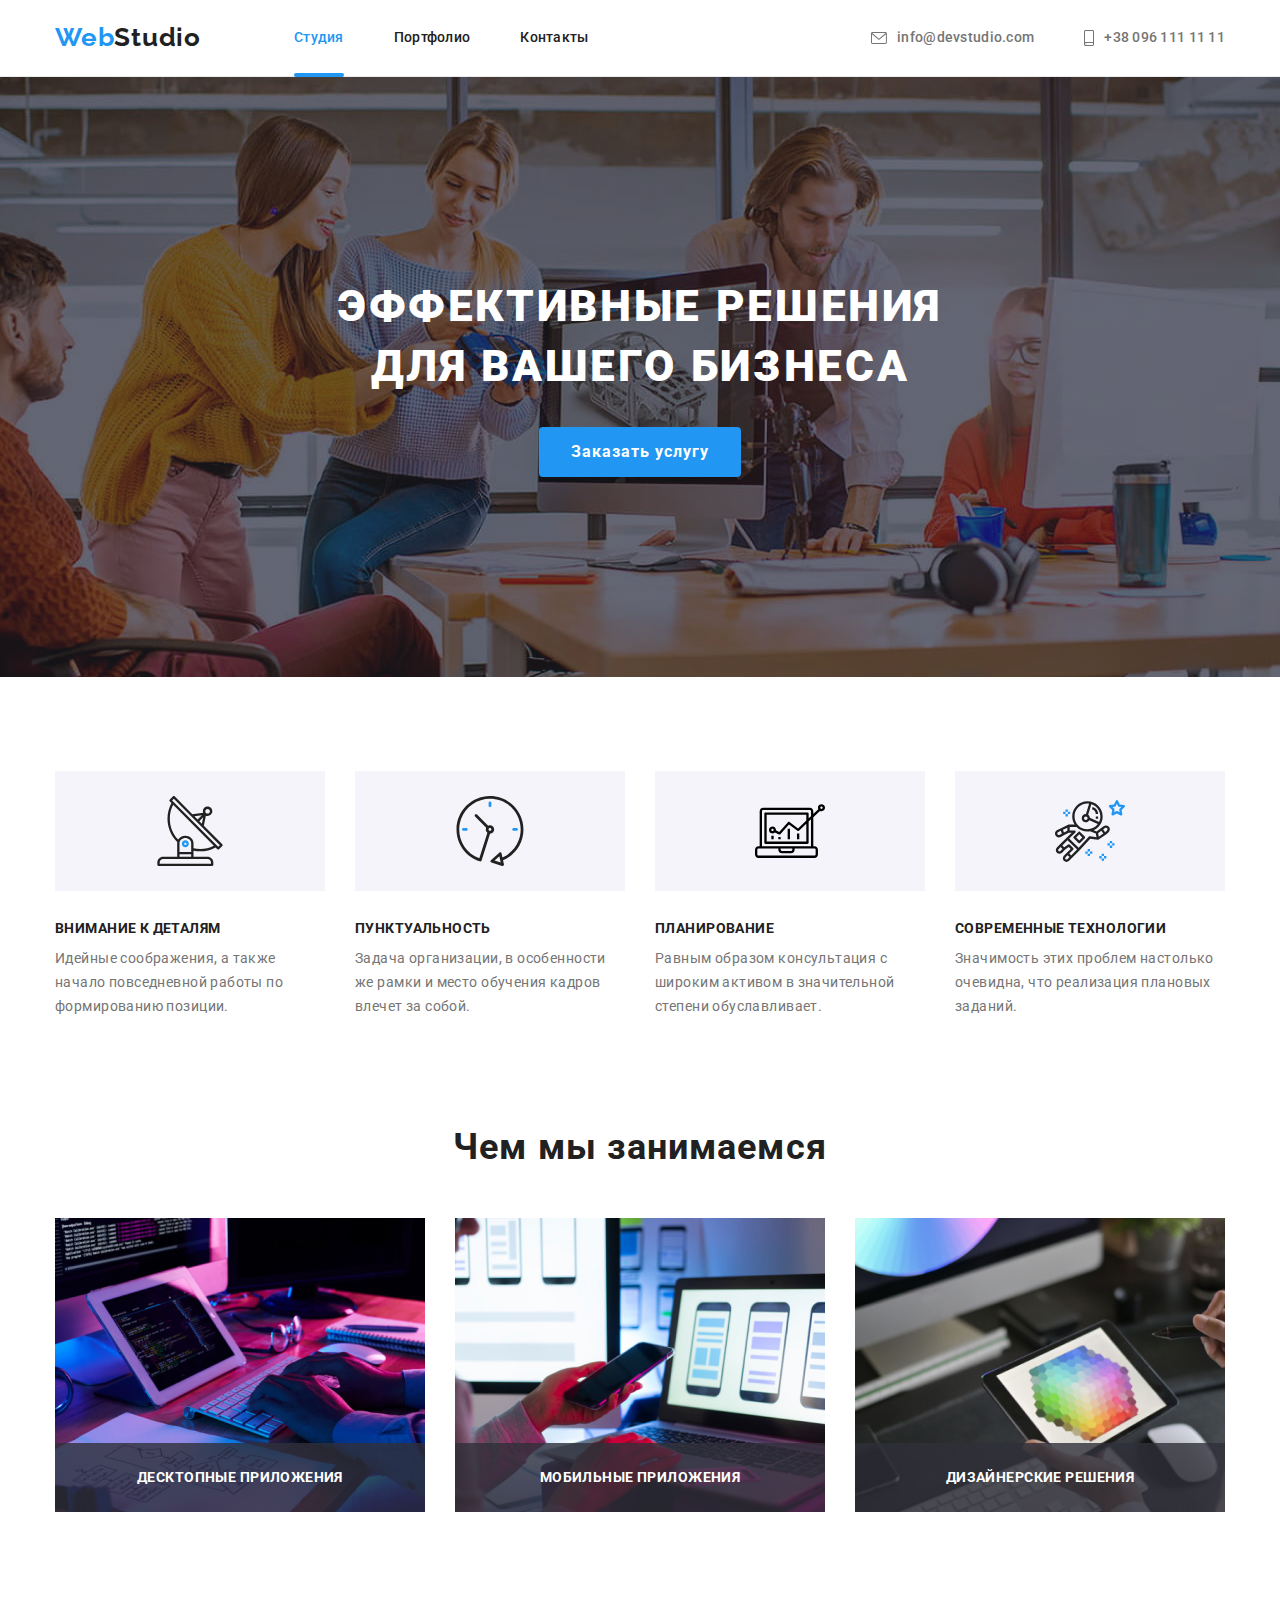
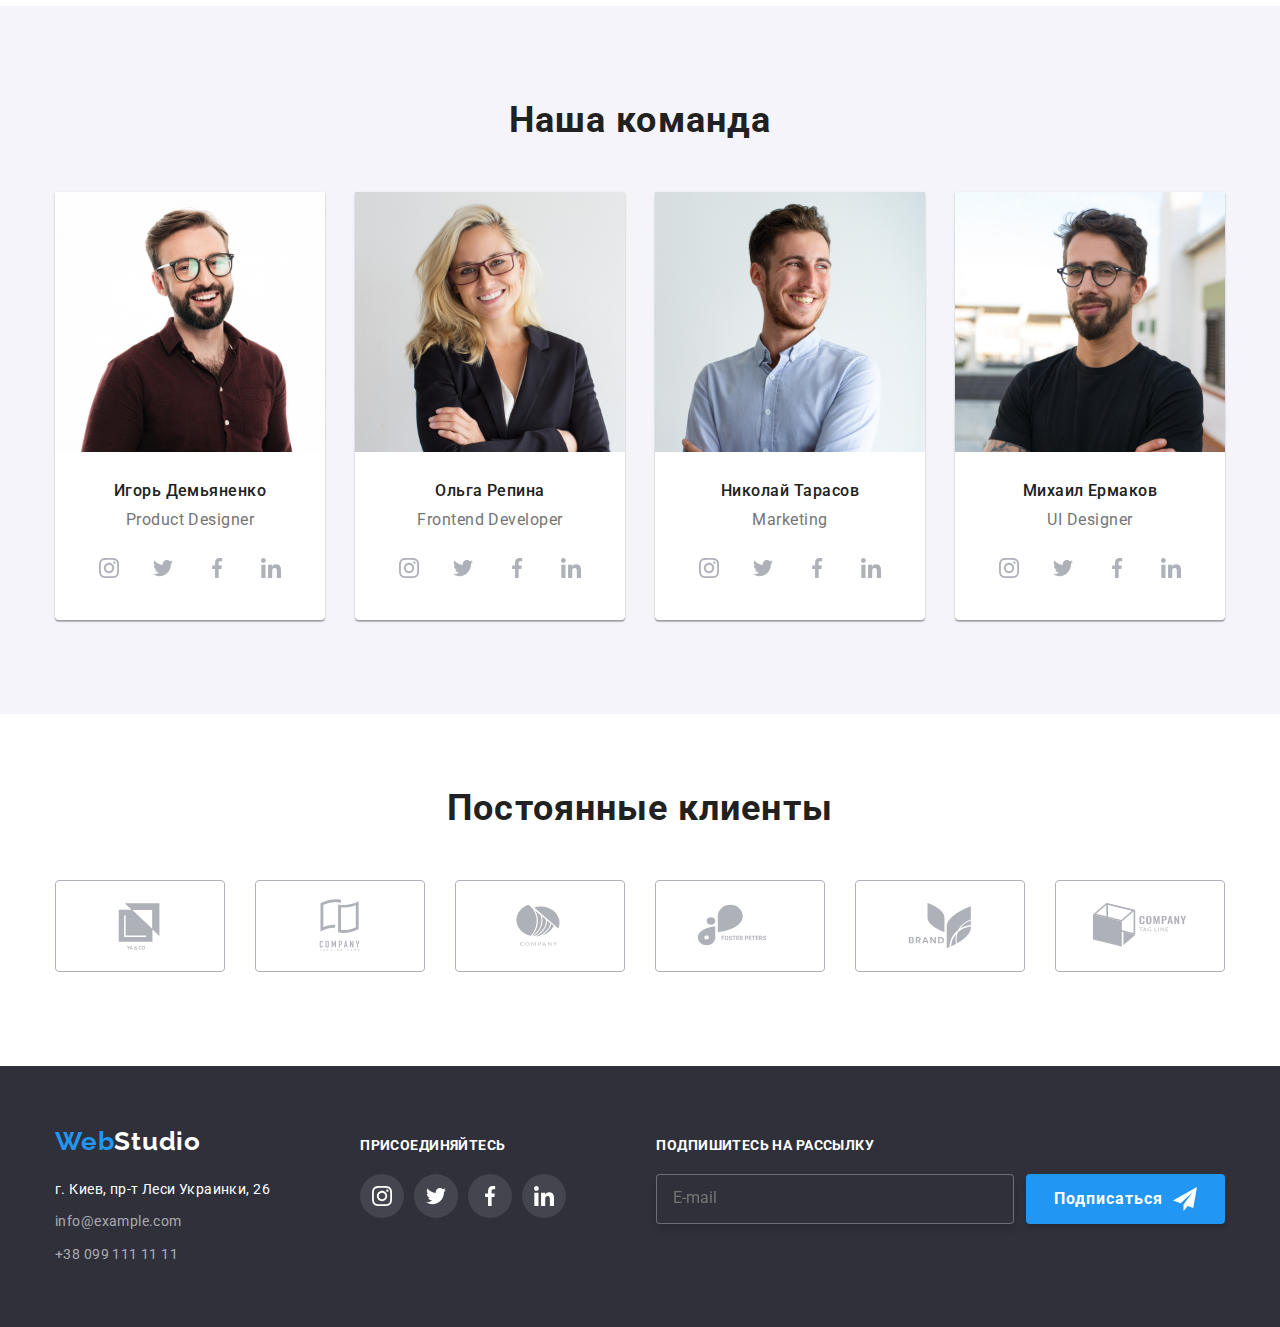
==== index.html @ f3e32fd8 "Change 1" ====
<!DOCTYPE html>
<html lang="ru">
  <head>
    <meta charset="UTF-8" />
    <meta http-equiv="X-UA-Compatible" content="IE=edge" />
    <meta name="viewport" content="width=device-width, initial-scale=1.0" />
    <title>Web Studio</title>
    <link
      href="https://fonts.googleapis.com/css2?family=Raleway:wght@700&family=Roboto:wght@400;500;700;900&display=swap"
      rel="stylesheet"
    />
    <link rel="preconnect" href="https://fonts.gstatic.com" crossorigin />
    <link
      rel="stylesheet"
      href="https://cdnjs.cloudflare.com/ajax/libs/modern-normalize/1.0.0/modern-normalize.min.css"
    />
    <link rel="stylesheet" href="./css/main.min.css" />
  </head>
  <body>
    <!--Шапка сайту-->
    <header class="header">
      <div class="container header__container">
        <nav class="header-nav">
          <a class="header-nav__logo" href="./index.html"
            ><span class="header-nav__accent">Web</span>Studio</a
          >
          <ul class="header-menu">
            <li class="header-menu__item">
              <a
                class="header-menu__link header-menu__link--current"
                href="./index.html"
                >Студия</a
              >
            </li>
            <li class="header-menu__item">
              <a class="header-menu__link" href="./portfolio.html">Портфолио</a>
            </li>
            <li class="header-menu__item">
              <a class="header-menu__link" href="">Контакты</a>
            </li>
          </ul>
        </nav>
        <ul class="header-contacts">
          <li class="headers-contacts__item">
            <a class="headers-contacts__link" href="mailto:info@devstudio.com">
              <svg class="headers-contacts__icon" width="16px" height="12px">
                <use href="./images/sprite.svg#icon-envelope"></use>
              </svg>
              info@devstudio.com
            </a>
          </li>
          <li class="headers-contacts__item">
            <a class="headers-contacts__link" href="tel:+380961111111">
              <svg class="headers-contacts__icon" width="10" height="16">
                <use href="./images/sprite.svg#icon-smartphone"></use>
              </svg>
              +38 096 111 11 11
            </a>
          </li>
        </ul>
      </div>
    </header>
    <!--Контентная часть сайту-->
    <main>
      <!--Hero-->
      <section class="section-hero">
        <div class="container">
          <h1 class="hero__title">
            Эффективные решения<br />
            для вашего бизнеса
          </h1>
          <button data-modal-open class="hero__button" type="button">
            Заказать услугу
          </button>
        </div>
      </section>
      <!--Особенности-->
      <section class="section features">
        <div class="container">
          <h2 class="features__title features__title--hidden">Особенности</h2>
          <ul class="features-list">
            <li class="features-list__item">
              <div class="container-wrapper">
                <svg class="container-wrapper__icon" width="70px" height="70px">
                  <use href="./images/sprite.svg#icon-antenna"></use>
                </svg>
              </div>
              <h3 class="features-list__title">Внимание к деталям</h3>
              <p class="features-list__description">
                Идейные соображения, а также начало повседневной работы по
                формированию позиции.
              </p>
            </li>
            <li class="features-list__item">
              <div class="container-wrapper">
                <svg class="container-wrapper__icon" width="70px" height="70px">
                  <use href="./images/sprite.svg#icon-clock"></use>
                </svg>
              </div>
              <h3 class="features-list__title">Пунктуальность</h3>
              <p class="features-list__description">
                Задача организации, в особенности же рамки и место обучения
                кадров влечет за собой.
              </p>
            </li>
            <li class="features-list__item">
              <div class="container-wrapper">
                <svg class="container-wrapper__icon" width="70px" height="70px">
                  <use href="./images/sprite.svg#icon-diagram"></use>
                </svg>
              </div>
              <h3 class="features-list__title">Планирование</h3>
              <p class="features-list__description">
                Равным образом консультация с широким активом в значительной
                степени обуславливает.
              </p>
            </li>
            <li class="features-list__item">
              <div class="container-wrapper">
                <svg class="container-wrapper__icon" width="70px" height="70px">
                  <use href="./images/sprite.svg#icon-astronaut"></use>
                </svg>
              </div>
              <h3 class="features-list__title">Современные технологии</h3>
              <p class="features-list__description">
                Значимость этих проблем настолько очевидна, что реализация
                плановых заданий.
              </p>
            </li>
          </ul>
        </div>
      </section>
      <!--Чем мы занимаемся-->
      <section class="section activity--section">
        <div class="container">
          <h2 class="activity__title">Чем мы занимаемся</h2>
          <ul class="activity-list">
            <li class="activity-list__item">
              <div class="activity-list__wrapper">
                <img
                  class="activity-list__thumb"
                  src="./images/box1.jpg"
                  alt="верстка сайту"
                  width="370"
                />
                <p class="activity-list__text">Десктопные приложения</p>
              </div>
            </li>
            <li class="activity-list__item">
              <div class="activity-list__wrapper">
                <img
                  class="activity-list__thumb"
                  src="./images/box2.jpg"
                  alt="адаптивність сайту"
                  width="370"
                />
                <p class="activity-list__text">Мобильные приложения</p>
              </div>
            </li>
            <li class="activity-list__item">
              <div class="activity-list__wrapper">
                <img
                  class="activity-list__thumb"
                  src="./images/box3.jpg"
                  alt="дизайн сайту"
                  width="370"
                />
                <p class="activity-list__text">Дизайнерские решения</p>
              </div>
            </li>
          </ul>
        </div>
      </section>
      <!--Наша команда-->
      <section class="section team">
        <div class="container">
          <h2 class="team__title">Наша команда</h2>
          <ul class="team-members-list">
            <li class="team-members-list__item">
              <img
                src="./images/employee1.jpg"
                alt="Перший працівник"
                width="270"
                class="team-members-list__pic"
              />
              <div class="team-members-information-block">
                <h3 class="team-members-information-block__name">
                  Игорь Демьяненко
                </h3>
                <p class="team-members-information-block__pos">
                  Product Designer
                </p>
                <ul class="team-members-social-net-list">
                  <li class="team-members-social-net-list__item">
                    <a class="team-members-social-net-list__link" href="#">
                      <svg class="team-members-social-net-list__icon">
                        <use href="./images/sprite.svg#icon-instagram"></use>
                      </svg>
                    </a>
                  </li>
                  <li class="team-members-social-net-list__item">
                    <a class="team-members-social-net-list__link" href="#">
                      <svg class="team-members-social-net-list__icon">
                        <use href="./images/sprite.svg#icon-twitter"></use>
                      </svg>
                    </a>
                  </li>
                  <li class="team-members-social-net-list__item">
                    <a class="team-members-social-net-list__link" href="#">
                      <svg class="team-members-social-net-list__icon">
                        <use href="./images/sprite.svg#icon-facebook"></use>
                      </svg>
                    </a>
                  </li>
                  <li class="team-members-social-net-list__item">
                    <a class="team-members-social-net-list__link" href="#">
                      <svg class="team-members-social-net-list__icon">
                        <use href="./images/sprite.svg#icon-linkedin"></use>
                      </svg>
                    </a>
                  </li>
                </ul>
              </div>
            </li>
            <li class="team-members-list__item">
              <img
                src="./images/employee2.jpg"
                alt="Другий працівник"
                width="270"
                class="team-members-list__pic"
              />
              <div class="team-members-information-block">
                <h3 class="team-members-information-block__name">
                  Ольга Репина
                </h3>
                <p class="team-members-information-block__pos">
                  Frontend Developer
                </p>
                <ul class="team-members-social-net-list">
                  <li class="team-members-social-net-list__item">
                    <a class="team-members-social-net-list__link" href="#">
                      <svg class="team-members-social-net-list__icon">
                        <use href="./images/sprite.svg#icon-instagram"></use>
                      </svg>
                    </a>
                  </li>
                  <li class="team-members-social-net-list__item">
                    <a class="team-members-social-net-list__link" href="#">
                      <svg class="team-members-social-net-list__icon">
                        <use href="./images/sprite.svg#icon-twitter"></use>
                      </svg>
                    </a>
                  </li>
                  <li class="team-members-social-net-list__item">
                    <a class="team-members-social-net-list__link" href="#">
                      <svg class="team-members-social-net-list__icon">
                        <use href="./images/sprite.svg#icon-facebook"></use>
                      </svg>
                    </a>
                  </li>
                  <li class="team-members-social-net-list__item">
                    <a class="team-members-social-net-list__link" href="#">
                      <svg class="team-members-social-net-list__icon">
                        <use href="./images/sprite.svg#icon-linkedin"></use>
                      </svg>
                    </a>
                  </li>
                </ul>
              </div>
            </li>
            <li class="team-members-list__item">
              <img
                src="./images/employee3.jpg"
                alt="Третій працівник"
                width="270"
                class="team-members-list__pic"
              />
              <div class="team-members-information-block">
                <h3 class="team-members-information-block__name">
                  Николай Тарасов
                </h3>
                <p class="team-members-information-block__pos">Marketing</p>
                <ul class="team-members-social-net-list">
                  <li class="team-members-social-net-list__item">
                    <a class="team-members-social-net-list__link" href="#">
                      <svg class="team-members-social-net-list__icon">
                        <use href="./images/sprite.svg#icon-instagram"></use>
                      </svg>
                    </a>
                  </li>
                  <li class="team-members-social-net-list__item">
                    <a class="team-members-social-net-list__link" href="#">
                      <svg class="team-members-social-net-list__icon">
                        <use href="./images/sprite.svg#icon-twitter"></use>
                      </svg>
                    </a>
                  </li>
                  <li class="team-members-social-net-list__item">
                    <a class="team-members-social-net-list__link" href="#">
                      <svg class="team-members-social-net-list__icon">
                        <use href="./images/sprite.svg#icon-facebook"></use>
                      </svg>
                    </a>
                  </li>
                  <li class="team-members-social-net-list__item">
                    <a class="team-members-social-net-list__link" href="#">
                      <svg class="team-members-social-net-list__icon">
                        <use href="./images/sprite.svg#icon-linkedin"></use>
                      </svg>
                    </a>
                  </li>
                </ul>
              </div>
            </li>
            <li class="team-members-list__item">
              <img
                src="./images/employee4.jpg"
                alt="Четвертий працівник"
                width="270"
                class="team-members-list__pic"
              />
              <div class="team-members-information-block">
                <h3 class="team-members-information-block__name">
                  Михаил Ермаков
                </h3>
                <p class="team-members-information-block__pos">UI Designer</p>
                <ul class="team-members-social-net-list">
                  <li class="team-members-social-net-list__item">
                    <a class="team-members-social-net-list__link" href="#">
                      <svg class="team-members-social-net-list__icon">
                        <use href="./images/sprite.svg#icon-instagram"></use>
                      </svg>
                    </a>
                  </li>
                  <li class="team-members-social-net-list__item">
                    <a class="team-members-social-net-list__link" href="#">
                      <svg class="team-members-social-net-list__icon">
                        <use href="./images/sprite.svg#icon-twitter"></use>
                      </svg>
                    </a>
                  </li>
                  <li class="team-members-social-net-list__item">
                    <a class="team-members-social-net-list__link" href="#">
                      <svg class="team-members-social-net-list__icon">
                        <use href="./images/sprite.svg#icon-facebook"></use>
                      </svg>
                    </a>
                  </li>
                  <li class="team-members-social-net-list__item">
                    <a class="team-members-social-net-list__link" href="#">
                      <svg class="team-members-social-net-list__icon">
                        <use href="./images/sprite.svg#icon-linkedin"></use>
                      </svg>
                    </a>
                  </li>
                </ul>
              </div>
            </li>
          </ul>
        </div>
      </section>
      <!-- Постоянные клиенты -->
      <section class="section clients">
        <div class="container">
          <h2 class="clients__title">Постоянные клиенты</h2>
          <ul class="clients-list">
            <li class="client-list__item">
              <a class="client-list__link" href="#">
                <svg class="client-list__icon" width="106px" height="60px">
                  <use href="./images/sprite.svg#icon-Logo-1"></use>
                </svg>
              </a>
            </li>
            <li class="client-list__item">
              <a class="client-list__link" href="#">
                <svg class="client-list__icon" width="106px" height="60px">
                  <use href="./images/sprite.svg#icon-Logo-2"></use>
                </svg>
              </a>
            </li>
            <li class="client-list__item">
              <a class="client-list__link" href="#">
                <svg class="client-list__icon" width="106px" height="60px">
                  <use href="./images/sprite.svg#icon-Logo-3"></use>
                </svg>
              </a>
            </li>
            <li class="client-list__item">
              <a class="client-list__link" href="#">
                <svg class="client-list__icon" width="106px" height="60px">
                  <use href="./images/sprite.svg#icon-Logo-4"></use>
                </svg>
              </a>
            </li>
            <li class="client-list__item">
              <a class="client-list__link" href="#">
                <svg class="client-list__icon" width="106px" height="60px">
                  <use href="./images/sprite.svg#icon-Logo-5"></use>
                </svg>
              </a>
            </li>
            <li class="client-list__item">
              <a class="client-list__link" href="#">
                <svg class="client-list__icon" width="106px" height="60px">
                  <use href="./images/sprite.svg#icon-Logo-6"></use>
                </svg>
              </a>
            </li>
          </ul>
        </div>
      </section>
    </main>
    <!-- Футер -->
    <footer class="footer">
      <div class="container footer-container">
        <div class="footer-contacts">
          <a class="footer-contacts__logo" href="./index.html"
            ><span class="footer-contacts__accent">Web</span>Studio</a
          >
          <address class="footer-contacts__adress">
            <a
              class="footer-contacts__link"
              href="https://www.google.com/maps/place/%D0%B1%D1%83%D0%BB%D1%8C%D0%B2%D0%B0%D1%80+%D0%9B%D0%B5%D1%81%D1%96+%D0%A3%D0%BA%D1%80%D0%B0%D1%97%D0%BD%D0%BA%D0%B8,+26,+%D0%9A%D0%B8%D1%97%D0%B2,+%D0%A3%D0%BA%D1%80%D0%B0%D1%97%D0%BD%D0%B0,+02000/@50.4262439,30.5374973,17.52z/data=!4m5!3m4!1s0x40d4cf0e033ecbe9:0x57a4dffefec77da0!8m2!3d50.4265807!4d30.5383858"
              target="_blank"
            >
              г. Киев, пр-т Леси Украинки, 26</a
            >
          </address>
          <ul class="footer-list">
            <li class="footer-list__item">
              <a class="footer-list__link" href="mailto:info@example.com"
                >info@example.com</a
              >
            </li>
            <li class="footer-list__item">
              <a class="footer-list__link" href="tel:+380991111111"
                >+38 099 111 11 11</a
              >
            </li>
          </ul>
        </div>
        <div class="footer-social-net-cont">
          <h2 class="footer-social-net-cont__title">Присоединяйтесь</h2>
          <ul class="footer-social-net-list">
            <li class="footer-social-net-list__item">
              <a class="footer-social-net-list__link" href="#">
                <svg class="footer-social-net-list__icon">
                  <use href="./images/sprite.svg#icon-instagram"></use>
                </svg>
              </a>
            </li>
            <li class="footer-social-net-list__item">
              <a class="footer-social-net-list__link" href="#">
                <svg class="footer-social-net-list__icon">
                  <use href="./images/sprite.svg#icon-twitter"></use>
                </svg>
              </a>
            </li>
            <li class="footer-social-net-list__item">
              <a class="footer-social-net-list__link" href="#">
                <svg class="footer-social-net-list__icon">
                  <use href="./images/sprite.svg#icon-facebook"></use>
                </svg>
              </a>
            </li>
            <li class="footer-social-net-list__item">
              <a class="footer-social-net-list__link" href="#">
                <svg class="footer-social-net-list__icon">
                  <use href="./images/sprite.svg#icon-linkedin"></use>
                </svg>
              </a>
            </li>
          </ul>
        </div>
        <div class="footer-form-container">
          <form name="newsletter-form" class="footer-form">
            <strong class="footer-title-email">Подпишитесь на рассылку</strong>
            <div class="input-submit-container">
              <input
                class="footer-form-input"
                id="email"
                type="email"
                name="mail"
                placeholder="E-mail"
              />
              <button type="submit" class="footer-form-button">
                Подписаться
                <svg class="footer-form-svg" width="24px" height="24px">
                  <use href="./images/sprite.svg#icon-send"></use>
                </svg>
              </button>
            </div>
          </form>
        </div>
      </div>
    </footer>
    <!-- MODAL -->
    <div data-modal class="backdrop-container backdrop-container--is-hidden">
      <div class="modal-container">
        <button data-modal-close class="modal-container__button">
          <svg class="modal-container__icon" width="18px" height="18px">
            <use href="./images/sprite.svg#icon-close-icon"></use>
          </svg>
        </button>
        <form class="modal-form" name="modal-form">
          <strong class="modal-form__title">
            Оставьте свои данные, мы вам перезвоним
          </strong>
          <div class="form-field">
            <label for="name" class="form-field__label">Имя</label>
            <input
              class="form-field__input"
              type="text"
              name="name"
              id="name"
            />
            <svg class="form-field__icon" width="18px" height="18px">
              <use href="./images/sprite.svg#icon-person-modal"></use>
            </svg>
          </div>
          <div class="form-field">
            <label for="tel" class="form-field__label">Телефон</label>
            <input
              class="form-field__input"
              type="tel"
              name="telephone"
              id="tel"
            />
            <svg class="form-field__icon" width="18px" height="18px">
              <use href="./images/sprite.svg#icon-phone-modal"></use>
            </svg>
          </div>
          <div class="form-field">
            <label for="mail" class="form-field__label">Почта</label>
            <input
              class="form-field__input"
              type="email"
              name="email"
              id="mail"
            />
            <svg class="form-field__icon" width="18px" height="18px">
              <use href="./images/sprite.svg#icon-email-modal"></use>
            </svg>
          </div>
          <div class="form-field">
            <label for="comment" class="form-field__label">Коментарий</label>
            <textarea
              name="comment"
              rows="5"
              placeholder="Введите текст"
              id="comment"
              class="form-field__textarea"
            ></textarea>
          </div>
          <div class="form-block">
            <label class="form-block__label">
              <input
                class="form-block_checkbox"
                type="checkbox"
                name="policy"
              />
              <svg class="form-block__icon" width="16px" height="15px">
                <use href="./images/sprite.svg#icon-check"></use>
              </svg>
              Соглашаюсь с рассылкой и принимаю&nbsp;
              <a class="form-block__link" href="#"> Условия договора</a>
            </label>
          </div>
          <button type="submit" class="modal-form__button">Отправить</button>
        </form>
      </div>
    </div>
    <script src="./js/modal.js"></script>
  </body>
</html>
---- css/main.min.css ----
html{-webkit-box-sizing:border-box;box-sizing:border-box}*,*::after,*::before{-webkit-box-sizing:inherit;box-sizing:inherit}h1,h2,h3,h4,h5,h6,p{margin-top:0}ul{list-style:none;padding-left:0;margin:0}a{text-decoration:none;color:inherit}img{display:block;max-width:100%;height:auto}address{font-style:normal}body{font-family:"Roboto","Verdana";color:#212121}.container{width:1200px;margin:0 auto;padding:0 15px}.header{border-bottom:1px solid #ececec}.header__container{display:-webkit-box;display:-ms-flexbox;display:flex;-webkit-box-pack:justify;-ms-flex-pack:justify;justify-content:space-between;-webkit-box-align:center;-ms-flex-align:center;align-items:center}.header-nav{display:-webkit-box;display:-ms-flexbox;display:flex;-webkit-box-align:center;-ms-flex-align:center;align-items:center}.header-nav__logo{text-decoration:none;font-family:"Raleway","Verdana";font-weight:700;font-size:26px;line-height:1.2;letter-spacing:.03em;color:#212121}.header-nav__accent{color:#2196f3}.header-menu{display:-webkit-box;display:-ms-flexbox;display:flex;gap:50px;margin-left:93px;list-style:none;font-weight:500;font-size:14px;line-height:1.14;letter-spacing:.02em}.header-menu__link{display:block;padding:30px 0;color:#212121;-webkit-transition:color 250ms cubic-bezier(0.4, 0, 0.2, 1);transition:color 250ms cubic-bezier(0.4, 0, 0.2, 1)}.header-menu__link:hover,.header-menu__link :focus{color:#2196f3}.header-menu__link:active{color:#0f4877}.header-menu__link--current{position:relative;color:#2196f3}.header-menu__link--current:after{content:"";position:absolute;bottom:-1px;left:0;height:4px;width:100%;border-radius:2px;background-color:#2196f3}.header-contacts{display:-webkit-box;display:-ms-flexbox;display:flex;-webkit-box-align:center;-ms-flex-align:center;align-items:center}.headers-contacts__item{margin-right:50px}.headers-contacts__item:last-child{margin-right:0}.headers-contacts__link{display:-webkit-box;display:-ms-flexbox;display:flex;-webkit-box-align:center;-ms-flex-align:center;align-items:center;text-decoration:none;font-weight:500;font-size:14px;line-height:1.14;letter-spacing:.02em;color:#757575;-webkit-transition:color 250ms cubic-bezier(0.4, 0, 0.2, 1);transition:color 250ms cubic-bezier(0.4, 0, 0.2, 1)}.headers-contacts__link:hover,.headers-contacts__link :focus{color:#2196f3;fill:#2196f3}.headers-contacts__link:active{color:#0f4877;fill:#0f4877}.headers-contacts__icon{margin-right:10px;fill:currentColor}.section-hero{max-width:1600px;height:600px;padding:200px 0;margin:0 auto;background-image:-webkit-gradient(linear, left top, right top, from(rgba(47, 48, 58, 0.4)), to(rgba(47, 48, 58, 0.4))),url(../images/hero-bgimg.jpg);background-image:linear-gradient(to right, rgba(47, 48, 58, 0.4), rgba(47, 48, 58, 0.4)),url(../images/hero-bgimg.jpg);background-color:#2f303a;background-size:cover;background-position:center;background-repeat:no-repeat}.hero__title{margin-bottom:30px;text-align:center;text-transform:uppercase;font-weight:900;font-size:44px;line-height:1.36;letter-spacing:.06em;color:#fff}.hero__button{display:block;margin:0 auto;padding:10px 32px 10px 32px;border:none;border-radius:4px;font-family:inherit;cursor:pointer;letter-spacing:.06em;font-weight:700;font-size:16px;line-height:1.875;background:#2196f3;color:#fff;-webkit-box-shadow:0px 4px 4px rgba(0,0,0,.15);box-shadow:0px 4px 4px rgba(0,0,0,.15);-webkit-transition:background-color 250ms cubic-bezier(0.4, 0, 0.2, 1),color 250ms cubic-bezier(0.4, 0, 0.2, 1);transition:background-color 250ms cubic-bezier(0.4, 0, 0.2, 1),color 250ms cubic-bezier(0.4, 0, 0.2, 1)}.hero__button:hover,.hero__button :focus{background-color:#188ce8}.hero__button:active{background-color:#0f4877}.section{padding:94px 0}.features__title--hidden{position:absolute;width:1px;height:1px;margin:-1px;border:0;padding:0;white-space:nowrap;-webkit-clip-path:inset(100%);clip-path:inset(100%);clip:rect(0 0 0 0);overflow:hidden}.features-list{display:-webkit-box;display:-ms-flexbox;display:flex;-webkit-box-pack:center;-ms-flex-pack:center;justify-content:center}.features-list__item{width:275px}.features-list__item+.features-list__item{margin-left:30px}.container-wrapper{display:-webkit-box;display:-ms-flexbox;display:flex;-webkit-box-pack:center;-ms-flex-pack:center;justify-content:center;-webkit-box-align:center;-ms-flex-align:center;align-items:center;width:270px;height:120px;margin-bottom:30px;background-color:#f5f4fa}.features-list__title{margin-bottom:10px;text-transform:uppercase;font-size:14px;line-height:1.14;letter-spacing:.03em}.features-list__description{font-size:14px;line-height:1.71;letter-spacing:.03em;color:#757575}.activity--section{padding-top:0}.activity__title{text-align:center;margin-bottom:50px;font-weight:700;font-size:36px;line-height:1.16;letter-spacing:.03em}.activity-list{display:-webkit-box;display:-ms-flexbox;display:flex;-webkit-box-pack:justify;-ms-flex-pack:justify;justify-content:space-between}.activity-list__wrapper{position:relative}.activity-list__text{position:absolute;bottom:0;width:100%;padding:27px 0 27px 0;margin:0;text-transform:uppercase;text-align:center;font-family:"Roboto",sans-serif;font-weight:700;font-size:14px;line-height:1.14;letter-spacing:.03em;color:#fff;background:rgba(47,48,58,.8)}.team{background-color:#f5f4fa}.team__title{margin-bottom:50px;text-align:center;font-weight:700;font-size:36px;line-height:1.16;letter-spacing:.03em;color:#212121}.team-members-list{display:-webkit-box;display:-ms-flexbox;display:flex;-webkit-box-pack:justify;-ms-flex-pack:justify;justify-content:space-between}.team-members-list__item{border-radius:0px 0px 4px 4px;background-color:#fff;-webkit-box-shadow:0px 1px 3px rgba(0,0,0,.12),0px 1px 1px rgba(0,0,0,.14),0px 2px 1px rgba(0,0,0,.2);box-shadow:0px 1px 3px rgba(0,0,0,.12),0px 1px 1px rgba(0,0,0,.14),0px 2px 1px rgba(0,0,0,.2)}.team-members-information-block{padding:30px 0 30px 0}.team-members-information-block__name{text-align:center;margin-bottom:10px;font-weight:500;font-size:16px;line-height:1.18;letter-spacing:.03em;color:#212121}.team-members-information-block__pos{margin-bottom:16px;text-align:center;font-size:16px;line-height:1.18;letter-spacing:.03em;color:#757575}.team-members-social-net-list{display:-webkit-box;display:-ms-flexbox;display:flex;-webkit-box-pack:center;-ms-flex-pack:center;justify-content:center;-webkit-box-align:center;-ms-flex-align:center;align-items:center}.team-members-social-net-list__item{margin-left:10px}.team-members-social-net-list__item:nth-child(1){margin-left:0}.team-members-social-net-list__item:nth-child(4){margin-right:0}.team-members-social-net-list__link{display:-webkit-box;display:-ms-flexbox;display:flex;-webkit-box-pack:center;-ms-flex-pack:center;justify-content:center;-webkit-box-align:center;-ms-flex-align:center;align-items:center;width:44px;height:44px;border-radius:50%;color:#afb1b8;-webkit-transition:color 250ms cubic-bezier(0.4, 0, 0.2, 1),background-color 250ms cubic-bezier(0.4, 0, 0.2, 1);transition:color 250ms cubic-bezier(0.4, 0, 0.2, 1),background-color 250ms cubic-bezier(0.4, 0, 0.2, 1)}.team-members-social-net-list__link:hover,.team-members-social-net-list__link :focus{background-color:#2196f3;color:#fff}.team-members-social-net-list__link:active{background-color:#0f4877;color:#cecece}.team-members-social-net-list__icon{width:20px;height:20px;fill:currentColor}.clients{padding:74px 0 94px 0;background-color:#fff}.clients__title{text-align:center;margin-bottom:50px;font-weight:700;font-size:36px;line-height:1.16;letter-spacing:.03em}.clients-list{display:-webkit-box;display:-ms-flexbox;display:flex;-webkit-box-pack:justify;-ms-flex-pack:justify;justify-content:space-between}.client-list__link{display:-webkit-box;display:-ms-flexbox;display:flex;-webkit-box-align:center;-ms-flex-align:center;align-items:center;-webkit-box-pack:center;-ms-flex-pack:center;justify-content:center;border:1px solid #afb1b8;border-radius:4px;width:170px;height:92px;color:#afb1b8;-webkit-transition:border-color 250ms cubic-bezier(0.4, 0, 0.2, 1),color 250ms cubic-bezier(0.4, 0, 0.2, 1);transition:border-color 250ms cubic-bezier(0.4, 0, 0.2, 1),color 250ms cubic-bezier(0.4, 0, 0.2, 1)}.client-list__link:hover,.client-list__link :focus{border-color:#2196f3;color:#2196f3}.client-list__link:active{border-color:#0f4877;color:#0f4877}.client-list__icon{fill:currentColor}.footer{padding:60px 0 60px 0;background-color:#2f303a}.footer-container{display:-webkit-box;display:-ms-flexbox;display:flex;-webkit-box-align:baseline;-ms-flex-align:baseline;align-items:baseline}.footer-contacts__logo{display:inline-block;margin-bottom:20px;text-decoration:none;font-family:"Raleway","Verdana";font-weight:700;font-size:26px;line-height:1.2;letter-spacing:.03em;color:#fff}.footer-contacts__accent{color:#2196f3}.footer-contacts__adress{margin-bottom:9px;font-style:unset;font-weight:400;font-size:14px;line-height:24px;letter-spacing:.03em}.footer-contacts__link{color:#fff;-webkit-transition:color 250ms cubic-bezier(0.4, 0, 0.2, 1);transition:color 250ms cubic-bezier(0.4, 0, 0.2, 1)}.footer-list{list-style:none;font-weight:400;font-size:14px;line-height:1.7;letter-spacing:.03em}.footer-list__item:not(:last-child){margin-bottom:9px}.footer-list__link{display:inline-block;text-decoration:none;color:rgba(255,255,255,.6);-webkit-transition:color 250ms cubic-bezier(0.4, 0, 0.2, 1);transition:color 250ms cubic-bezier(0.4, 0, 0.2, 1)}.footer-list__link:hover,.footer-list__link :focus{color:#2196f3}.footer-list__link:active{color:#0f4877}.footer-social-net-cont{margin-left:auto}.footer-social-net-cont__title{-ms-flex-item-align:end;align-self:flex-end;margin-bottom:20px;text-transform:uppercase;font-weight:700;font-size:14px;line-height:1.14;letter-spacing:.03em;color:#fff}.footer-social-net-list{display:-webkit-box;display:-ms-flexbox;display:flex}.footer-social-net-list__item{margin-left:10px}.footer-social-net-list__item:nth-child(1){margin-left:0}.footer-social-net-list__item:nth-child(4){margin-right:0}.footer-social-net-list__link{display:-webkit-box;display:-ms-flexbox;display:flex;-webkit-box-pack:center;-ms-flex-pack:center;justify-content:center;-webkit-box-align:center;-ms-flex-align:center;align-items:center;border-radius:50%;width:44px;height:44px;color:#fff;background-color:rgba(255,255,255,.1);-webkit-transition:background-color 250ms cubic-bezier(0.4, 0, 0.2, 1);transition:background-color 250ms cubic-bezier(0.4, 0, 0.2, 1)}.footer-social-net-list__link:hover,.footer-social-net-list__link :focus{background-color:#2196f3}.footer-social-net-list__link:active{background-color:#0f4877;fill:#cecece}.footer-social-net-list__icon{height:20px;width:20px;fill:currentColor}.footer-form-container{margin-left:auto}.footer-form{display:-webkit-box;display:-ms-flexbox;display:flex;-webkit-box-orient:vertical;-webkit-box-direction:normal;-ms-flex-direction:column;flex-direction:column}.input-submit-container{display:-webkit-box;display:-ms-flexbox;display:flex}.footer-form-input{min-width:358px;padding:0 0 0 16px;margin-right:12px;border:1px solid rgba(255,255,255,.3);border-radius:4px;-webkit-filter:drop-shadow(0px 4px 4px rgba(0, 0, 0, 0.15));filter:drop-shadow(0px 4px 4px rgba(0, 0, 0, 0.15));color:#fff;background-color:#2f303a}.footer-title-email{display:block;margin-bottom:20px;font-weight:700;font-size:14px;line-height:1.14;letter-spacing:.03em;text-transform:uppercase;color:#fff}.footer-form-button{display:-webkit-box;display:-ms-flexbox;display:flex;-webkit-box-align:center;-ms-flex-align:center;align-items:center;padding:10px 28px 10px 28px;-webkit-box-shadow:0px 4px 4px rgba(0,0,0,.15);box-shadow:0px 4px 4px rgba(0,0,0,.15);border:0;border-radius:4px;cursor:pointer;font-weight:700;font-size:16px;line-height:1.875;letter-spacing:.06em;color:#fff;background:#2196f3;-webkit-transition:background-color 250ms cubic-bezier(0.4, 0, 0.2, 1);transition:background-color 250ms cubic-bezier(0.4, 0, 0.2, 1)}.footer-form-button:hover,.footer-form-button :focus{background-color:#188ce8}.footer-form-button:active{background-color:#0f4877}.footer-form-svg{margin-left:10px;fill:currentColor}.template-container__title-hidden{display:none;text-align:center;font-weight:700;font-size:36px;line-height:1.16;letter-spacing:.03em;color:#212121}.filters-list{display:-webkit-box;display:-ms-flexbox;display:flex;-webkit-box-pack:center;-ms-flex-pack:center;justify-content:center;list-style:none;margin-bottom:50px}.filter-list__item{margin-left:8px}.filter-list__item:first-child{margin-left:0}.filter-list__button{padding:6px 22px;border:none;border-radius:4px;text-align:center;font-family:inherit;cursor:pointer;font-weight:500;font-size:16px;line-height:1.6;color:#212121;background:#f5f4fa;-webkit-transition:color 250ms cubic-bezier(0.4, 0, 0.2, 1),background-color 250ms cubic-bezier(0.4, 0, 0.2, 1),-webkit-box-shadow 250ms cubic-bezier(0.4, 0, 0.2, 1);transition:color 250ms cubic-bezier(0.4, 0, 0.2, 1),background-color 250ms cubic-bezier(0.4, 0, 0.2, 1),-webkit-box-shadow 250ms cubic-bezier(0.4, 0, 0.2, 1);transition:color 250ms cubic-bezier(0.4, 0, 0.2, 1),box-shadow 250ms cubic-bezier(0.4, 0, 0.2, 1),background-color 250ms cubic-bezier(0.4, 0, 0.2, 1);transition:color 250ms cubic-bezier(0.4, 0, 0.2, 1),box-shadow 250ms cubic-bezier(0.4, 0, 0.2, 1),background-color 250ms cubic-bezier(0.4, 0, 0.2, 1),-webkit-box-shadow 250ms cubic-bezier(0.4, 0, 0.2, 1)}.filter-list__button:hover,.filter-list__button :focus{background-color:#188ce8;color:#fff;-webkit-box-shadow:0px 3px 1px rgba(0,0,0,.1),0px 1px 2px rgba(0,0,0,.08),0px 2px 2px rgba(0,0,0,.12);box-shadow:0px 3px 1px rgba(0,0,0,.1),0px 1px 2px rgba(0,0,0,.08),0px 2px 2px rgba(0,0,0,.12)}.filter-list__button:active{background-color:#0f4877;color:#fff}.filter-list__current-button{background-color:#188ce8;color:#fff;-webkit-box-shadow:0px 3px 1px rgba(0,0,0,.1),0px 1px 2px rgba(0,0,0,.08),0px 2px 2px rgba(0,0,0,.12);box-shadow:0px 3px 1px rgba(0,0,0,.1),0px 1px 2px rgba(0,0,0,.08),0px 2px 2px rgba(0,0,0,.12)}.template-title{text-align:center;font-weight:700;font-size:36px;line-height:1.16;letter-spacing:.03em;color:#212121}.template-list{display:-webkit-box;display:-ms-flexbox;display:flex;-ms-flex-wrap:wrap;flex-wrap:wrap;margin-top:-30px;margin-left:-30px}.template-list__item{-ms-flex-preferred-size:calc(33.3333333333% - 30px);flex-basis:calc(33.3333333333% - 30px);margin-top:30px;margin-left:30px}.template-list__link{display:block;-webkit-transition:-webkit-box-shadow 250ms cubic-bezier(0.4, 0, 0.2, 1);transition:-webkit-box-shadow 250ms cubic-bezier(0.4, 0, 0.2, 1);transition:box-shadow 250ms cubic-bezier(0.4, 0, 0.2, 1);transition:box-shadow 250ms cubic-bezier(0.4, 0, 0.2, 1), -webkit-box-shadow 250ms cubic-bezier(0.4, 0, 0.2, 1)}.template-list__link:hover,.template-list__link :focus{-webkit-box-shadow:0px 1px 1px rgba(0,0,0,.12),0px 4px 4px rgba(0,0,0,.06),1px 4px 6px rgba(0,0,0,.16);box-shadow:0px 1px 1px rgba(0,0,0,.12),0px 4px 4px rgba(0,0,0,.06),1px 4px 6px rgba(0,0,0,.16)}.template-thumb-container{position:relative;overflow:hidden}.pop-up-container{position:absolute;bottom:0;top:100%;width:100%;height:auto;padding:63px 24px 63px 24px;opacity:1;background-color:rgba(33,150,243,.9);-webkit-transition:250ms cubic-bezier(0.4, 0, 0.2, 1);transition:250ms cubic-bezier(0.4, 0, 0.2, 1)}.pop-up-container__txt{font-weight:400;font-size:18px;line-height:1.55;letter-spacing:.03em;color:#fff}.template-list__link:hover .pop-up-container,.template-list__link:focus .pop-up-container{top:0;right:0;opacity:1}.thumb-description-container{padding:20px 24px 4px 24px;border:1px solid #eee;border-top-width:0;width:370px;background:#fff}.thumb-description-container__title{margin-bottom:4px;font-weight:700;font-size:18px;line-height:2;letter-spacing:.06em;color:#212121}.thumb-description-container__txt{margin-bottom:20px;font-weight:400;font-size:16px;line-height:1.8;letter-spacing:.03em;color:#757575}.backdrop-container{position:fixed;top:0;left:0;width:100%;height:100%;background:rgba(0,0,0,.2);opacity:1;-webkit-transition:opacity 250ms cubic-bezier(0.4, 0, 0.2, 1);transition:opacity 250ms cubic-bezier(0.4, 0, 0.2, 1)}.backdrop-container--is-hidden{opacity:0;pointer-events:none}.modal-container{position:absolute;top:50%;left:50%;min-width:528px;min-height:581px;-webkit-transform:translate(-50%, -50%) scale(1);transform:translate(-50%, -50%) scale(1);border-radius:4px;background-color:#fff;-webkit-box-shadow:0px 1px 3px rgba(0,0,0,.12),0px 1px 1px rgba(0,0,0,.14),0px 2px 1px rgba(0,0,0,.2);box-shadow:0px 1px 3px rgba(0,0,0,.12),0px 1px 1px rgba(0,0,0,.14),0px 2px 1px rgba(0,0,0,.2)}.modal-container__button{display:-webkit-box;display:-ms-flexbox;display:flex;-webkit-box-pack:center;-ms-flex-pack:center;justify-content:center;-webkit-box-align:center;-ms-flex-align:center;align-items:center;position:absolute;top:8px;right:8px;width:30px;height:30px;border:1px solid rgba(0,0,0,.1);border-radius:50%;cursor:pointer;background-color:#fff;-webkit-transition:opacity 250ms cubic-bezier(0.4, 0, 0.2, 1),color 250ms cubic-bezier(0.4, 0, 0.2, 1);transition:opacity 250ms cubic-bezier(0.4, 0, 0.2, 1),color 250ms cubic-bezier(0.4, 0, 0.2, 1)}.modal-container__button:hover,.modal-container__button :focus{color:#2196f3}.modal-container__button:active{color:#0f4877}.modal-container__icon{display:-webkit-box;display:-ms-flexbox;display:flex;-webkit-box-pack:center;-ms-flex-pack:center;justify-content:center;-webkit-box-align:center;-ms-flex-align:center;align-items:center;position:absolute;top:50%;left:50%;padding-top:1px;-webkit-transform:translate(-50%, -50%);transform:translate(-50%, -50%);fill:currentColor}.modal-form{padding:40px}.modal-form__title{display:block;text-align:center;font-size:20px;line-height:1.15;letter-spacing:.03em;color:#000;margin-bottom:12px}.form-field{position:relative;display:-webkit-box;display:-ms-flexbox;display:flex;-webkit-box-orient:vertical;-webkit-box-direction:normal;-ms-flex-direction:column;flex-direction:column;margin-bottom:10px}.form-field:nth-child(5){margin-bottom:20px}.form-field:focus-within>.form-field__icon{fill:#2196f3}.form-field__label{margin-bottom:4px;font-weight:400;font-size:12px;line-height:1.16;letter-spacing:.01em;color:#757575}.form-field__icon{display:inline-block;position:absolute;top:50%;left:12px;-webkit-transition:fill 250ms cubic-bezier(0.4, 0, 0.2, 1);transition:fill 250ms cubic-bezier(0.4, 0, 0.2, 1)}.form-field__input{height:40px;padding:0 0 0 42px;border:1px solid rgba(33,33,33,.2);border-radius:4px;-webkit-transition:border-color 250ms cubic-bezier(0.4, 0, 0.2, 1);transition:border-color 250ms cubic-bezier(0.4, 0, 0.2, 1)}.form-field__input:focus-within{border:1px solid #2196f3;outline-style:none}.form-field__textarea{resize:none;height:120px;padding:12px 16px 12px 16px;border:1px solid rgba(33,33,33,.2);border-radius:4px;-webkit-transition:border-color 250ms cubic-bezier(0.4, 0, 0.2, 1);transition:border-color 250ms cubic-bezier(0.4, 0, 0.2, 1);font-size:14px}.form-field__textarea:focus{border:1px solid #2196f3;outline-style:none}.form-field__textarea::-webkit-input-placeholder{letter-spacing:.01em;color:rgba(117,117,117,.5)}.form-field__textarea::-moz-placeholder{letter-spacing:.01em;color:rgba(117,117,117,.5)}.form-field__textarea:-ms-input-placeholder{letter-spacing:.01em;color:rgba(117,117,117,.5)}.form-field__textarea::-ms-input-placeholder{letter-spacing:.01em;color:rgba(117,117,117,.5)}.form-field__textarea::placeholder{letter-spacing:.01em;color:rgba(117,117,117,.5)}.form-block{display:-webkit-box;display:-ms-flexbox;display:flex;-webkit-box-pack:center;-ms-flex-pack:center;justify-content:center;margin-bottom:30px}.form-block__label{display:-webkit-box;display:-ms-flexbox;display:flex;-webkit-box-pack:center;-ms-flex-pack:center;justify-content:center;-webkit-box-align:center;-ms-flex-align:center;align-items:center;font-weight:400;font-size:14px;line-height:1.7;letter-spacing:.03em;color:#757575}.form-block_checkbox{appearance:none;-webkit-appearance:none;-moz-appearance:none}.form-block__icon{margin-right:7px;border:2px solid #212121;border-radius:2px;fill:#fff;-webkit-transition:background-color 250ms cubic-bezier(0.4, 0, 0.2, 1),border-color 250ms cubic-bezier(0.4, 0, 0.2, 1),border-origin 250ms cubic-bezier(0.4, 0, 0.2, 1),background-image 250ms cubic-bezier(0.4, 0, 0.2, 1);transition:background-color 250ms cubic-bezier(0.4, 0, 0.2, 1),border-color 250ms cubic-bezier(0.4, 0, 0.2, 1),border-origin 250ms cubic-bezier(0.4, 0, 0.2, 1),background-image 250ms cubic-bezier(0.4, 0, 0.2, 1)}.form-block_checkbox:checked+.form-block__icon{background-color:#2196f3;border:#2196f3;border-radius:2px;background-origin:border-box;background-position:center;background-size:contain}.form-block__link{display:inline-block;text-decoration:underline;-webkit-text-decoration-skip-ink:none;text-decoration-skip-ink:none;font-weight:400;font-size:14px;line-height:1.7;letter-spacing:.03em;color:#2196f3}.modal-form__button{display:-webkit-box;display:-ms-flexbox;display:flex;-webkit-box-pack:center;-ms-flex-pack:center;justify-content:center;border:0;border-radius:4px;padding:10px 55px 10px 55px;margin:0 auto;text-align:center;cursor:pointer;font-weight:700;font-size:16px;line-height:1.875;letter-spacing:.06em;color:#fff;background:#2196f3;-webkit-box-shadow:0px 4px 4px rgba(0,0,0,.15);box-shadow:0px 4px 4px rgba(0,0,0,.15);-webkit-transition:background-color 250ms cubic-bezier(0.4, 0, 0.2, 1),color 250ms cubic-bezier(0.4, 0, 0.2, 1);transition:background-color 250ms cubic-bezier(0.4, 0, 0.2, 1),color 250ms cubic-bezier(0.4, 0, 0.2, 1)}.modal-form__button:hover,.modal-form__button :focus{background-color:#188ce8}.modal-form__button:active{background-color:#0f4877}/*# sourceMappingURL=main.min.css.map */
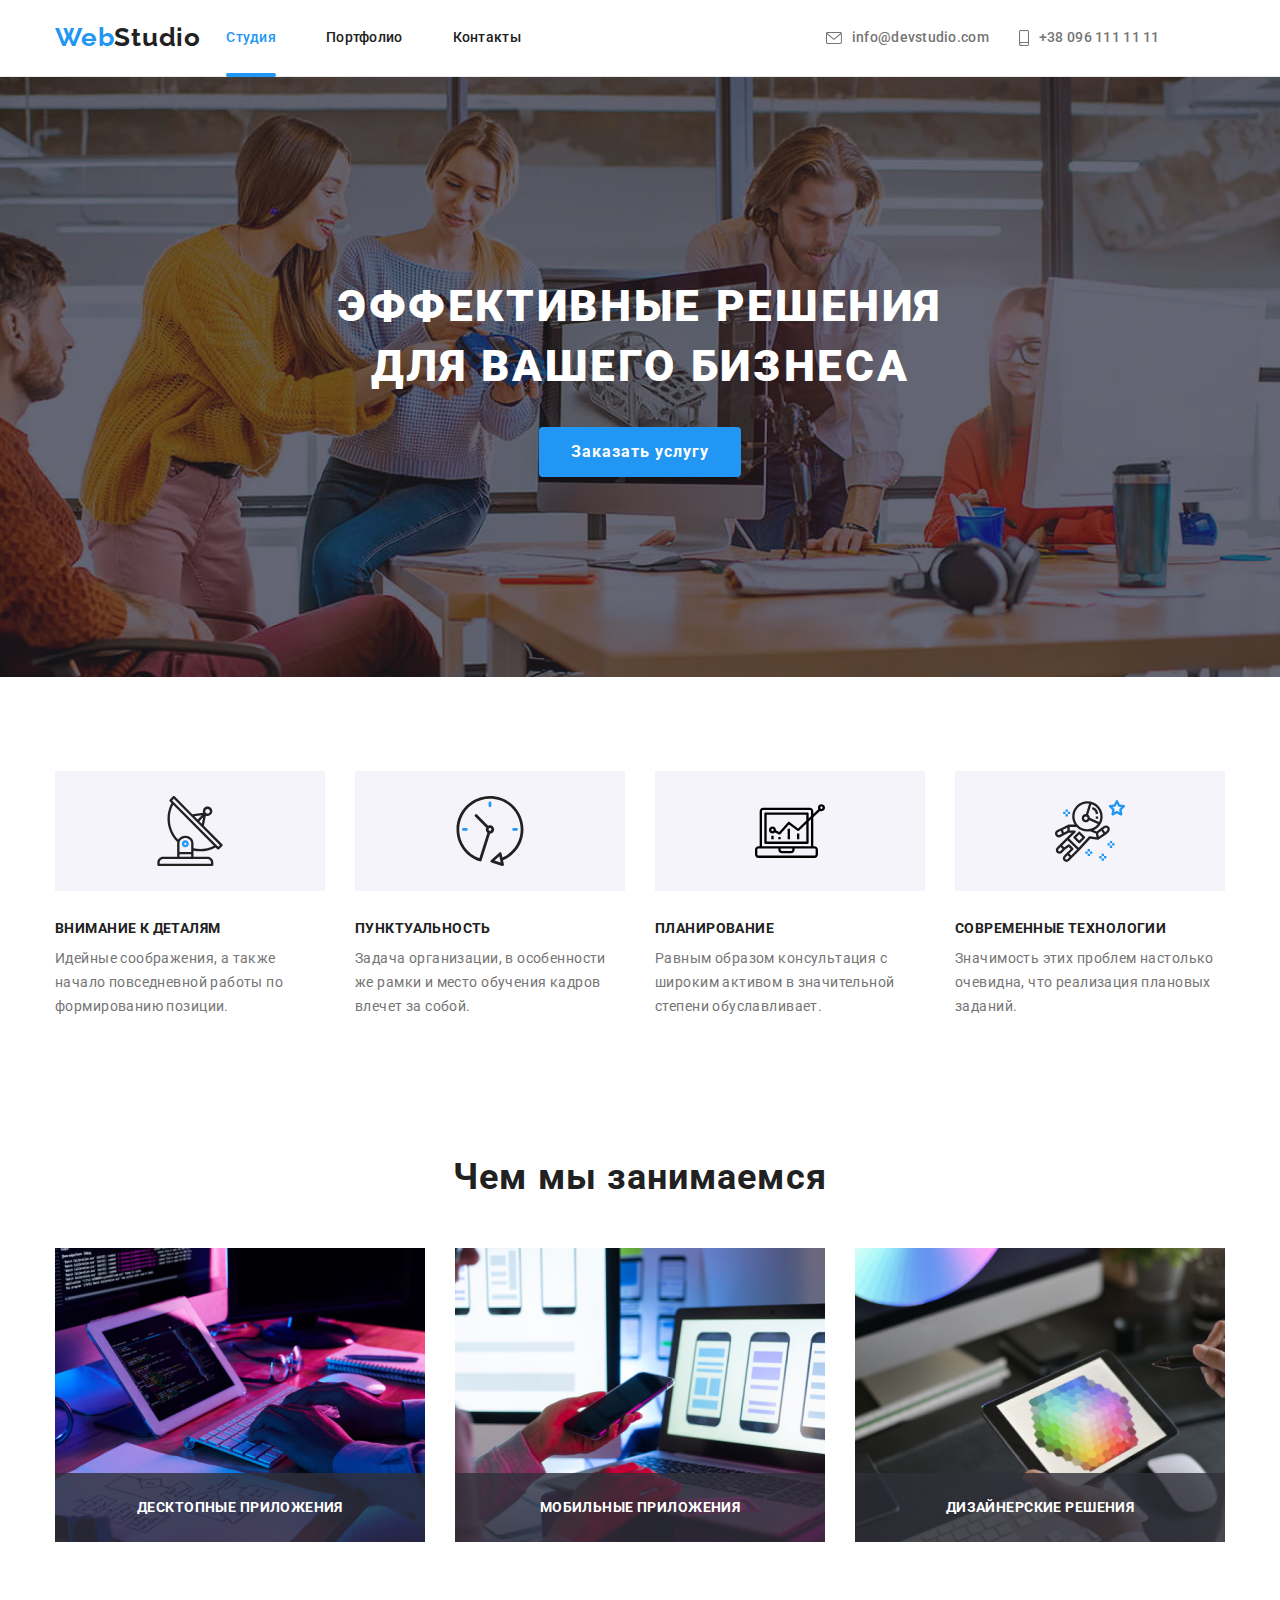
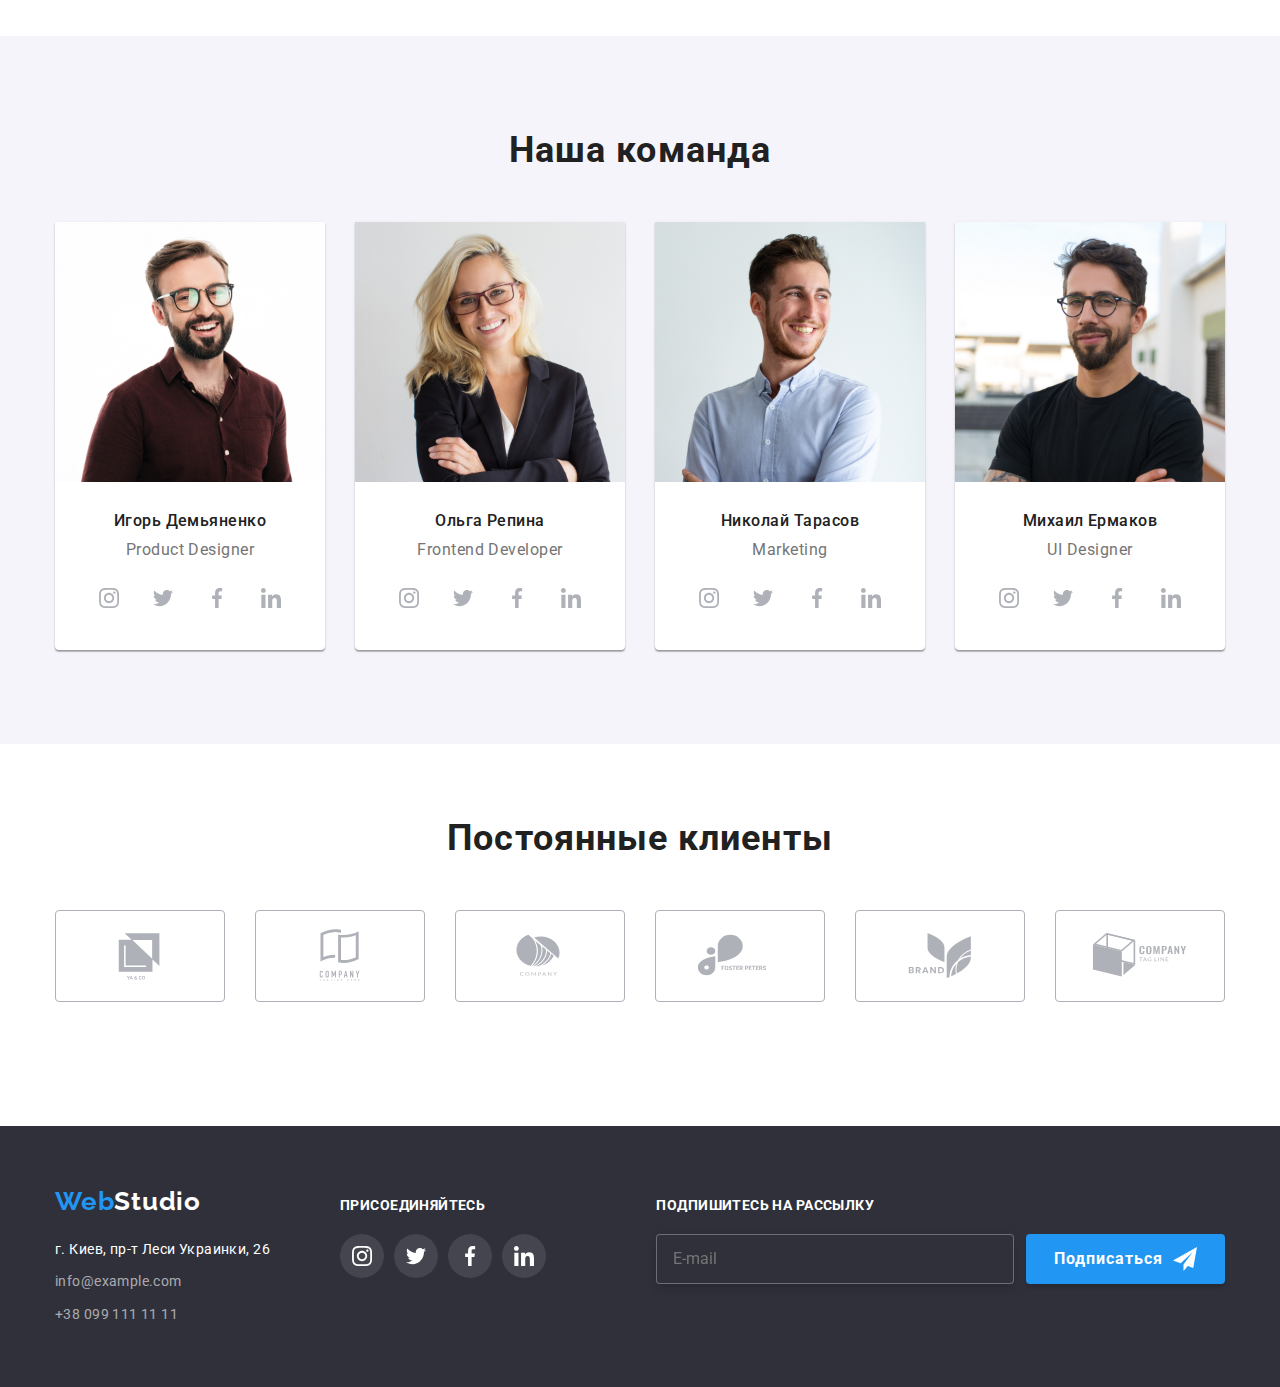
==== commit 62369683: "Change 9" ====
--- a/index.html
+++ b/index.html
@@ -20,47 +20,101 @@
     <!--Шапка сайту-->
     <header class="header">
       <div class="container header__container">
-        <nav class="header-nav">
-          <a class="header-nav__logo" href="./index.html"
-            ><span class="header-nav__accent">Web</span>Studio</a
-          >
-          <ul class="header-menu">
-            <li class="header-menu__item">
+        <a class="header-nav__logo" href="./index.html"
+          ><span class="header-nav__accent">Web</span>Studio</a
+        >
+        <div class="nav-cont">
+          <nav class="header-nav">
+            <ul class="header-menu">
+              <li class="header-menu__item">
+                <a
+                  class="header-menu__link header-menu__link--current"
+                  href="./index.html"
+                  >Студия</a
+                >
+              </li>
+              <li class="header-menu__item">
+                <a class="header-menu__link" href="./portfolio.html"
+                  >Портфолио</a
+                >
+              </li>
+              <li class="header-menu__item">
+                <a class="header-menu__link" href="">Контакты</a>
+              </li>
+            </ul>
+          </nav>
+          <ul class="header-contacts">
+            <li class="headers-contacts__item">
               <a
-                class="header-menu__link header-menu__link--current"
-                href="./index.html"
-                >Студия</a
+                class="headers-contacts__link"
+                href="mailto:info@devstudio.com"
               >
-            </li>
-            <li class="header-menu__item">
-              <a class="header-menu__link" href="./portfolio.html">Портфолио</a>
-            </li>
-            <li class="header-menu__item">
-              <a class="header-menu__link" href="">Контакты</a>
+                <svg class="headers-contacts__icon" width="16px" height="12px">
+                  <use href="./images/sprite.svg#icon-envelope"></use>
+                </svg>
+                info@devstudio.com
+              </a>
+            </li>
+            <li class="headers-contacts__item">
+              <a class="headers-contacts__link" href="tel:+380961111111">
+                <svg class="headers-contacts__icon" width="10" height="16">
+                  <use href="./images/sprite.svg#icon-smartphone"></use>
+                </svg>
+                +38 096 111 11 11
+              </a>
             </li>
           </ul>
-        </nav>
-        <ul class="header-contacts">
-          <li class="headers-contacts__item">
-            <a class="headers-contacts__link" href="mailto:info@devstudio.com">
-              <svg class="headers-contacts__icon" width="16px" height="12px">
-                <use href="./images/sprite.svg#icon-envelope"></use>
-              </svg>
-              info@devstudio.com
-            </a>
-          </li>
-          <li class="headers-contacts__item">
-            <a class="headers-contacts__link" href="tel:+380961111111">
-              <svg class="headers-contacts__icon" width="10" height="16">
-                <use href="./images/sprite.svg#icon-smartphone"></use>
-              </svg>
-              +38 096 111 11 11
-            </a>
-          </li>
-        </ul>
+        </div>
+        <!-- Menu burger-->
+        <div class="menu-burger">
+          <button class="menu-burger__close-button" type="button">
+            <svg class="menu-burger__close-icon" width="40" height="40">
+              <use href="./images/sprite.svg#icon-header-menu-close"></use>
+            </svg>
+          </button>
+          <nav class="menu-nav">
+            <ul class="menu-list">
+              <li class="menu-list__item">
+                <a
+                  class="menu-list__link menu-list__link--current"
+                  href="./index.html"
+                  >Студия</a
+                >
+              </li>
+              <li class="menu-list__item">
+                <a class="menu-list__link" href="./portfolio.html">Портфолио</a>
+              </li>
+              <li class="menu-list__item">
+                <a class="menu-list__link" href="#">Контакты</a>
+              </li>
+              <ul class="menu-contacts">
+                <li class="menu-contacts__item">
+                  <a href="tel:+380961111111"></a>
+                </li>
+                <li class="menu-contacts__item">
+                  <a href="mailto:info@devstudio.com"></a>
+                </li>
+              </ul>
+              <ul class="header-socials">
+                <li class="header-socials__item">
+                  <a class="header-socials__link" href="#">Instagram</a>
+                </li>
+                <li class="header-socials__item">
+                  <a class="header-socials__link" href="#">Twitter</a>
+                </li>
+                <li class="header-socials__item">
+                  <a class="header-socials__link" href="#">Facebook</a>
+                </li>
+                <li class="header-socials__item">
+                  <a class="header-socials__link" href="#">LinkedIn</a>
+                </li>
+              </ul>
+            </ul>
+          </nav>
+        </div>
       </div>
     </header>
-    <!--Контентная часть сайту-->
+    <!--Контента частина сайту-->
     <main>
       <!--Hero-->
       <section class="section-hero">
@@ -283,21 +337,33 @@
                 <ul class="team-members-social-net-list">
                   <li class="team-members-social-net-list__item">
                     <a class="team-members-social-net-list__link" href="#">
-                      <svg class="team-members-social-net-list__icon">
+                      <svg
+                        class="team-members-social-net-list__icon"
+                        width="44px"
+                        height="44px"
+                      >
                         <use href="./images/sprite.svg#icon-instagram"></use>
                       </svg>
                     </a>
                   </li>
                   <li class="team-members-social-net-list__item">
                     <a class="team-members-social-net-list__link" href="#">
-                      <svg class="team-members-social-net-list__icon">
+                      <svg
+                        class="team-members-social-net-list__icon"
+                        width="44px"
+                        height="44px"
+                      >
                         <use href="./images/sprite.svg#icon-twitter"></use>
                       </svg>
                     </a>
                   </li>
                   <li class="team-members-social-net-list__item">
                     <a class="team-members-social-net-list__link" href="#">
-                      <svg class="team-members-social-net-list__icon">
+                      <svg
+                        class="team-members-social-net-list__icon"
+                        width="44px"
+                        height="44px"
+                      >
                         <use href="./images/sprite.svg#icon-facebook"></use>
                       </svg>
                     </a>
@@ -413,64 +479,66 @@
     <!-- Футер -->
     <footer class="footer">
       <div class="container footer-container">
-        <div class="footer-contacts">
-          <a class="footer-contacts__logo" href="./index.html"
-            ><span class="footer-contacts__accent">Web</span>Studio</a
-          >
-          <address class="footer-contacts__adress">
-            <a
-              class="footer-contacts__link"
-              href="https://www.google.com/maps/place/%D0%B1%D1%83%D0%BB%D1%8C%D0%B2%D0%B0%D1%80+%D0%9B%D0%B5%D1%81%D1%96+%D0%A3%D0%BA%D1%80%D0%B0%D1%97%D0%BD%D0%BA%D0%B8,+26,+%D0%9A%D0%B8%D1%97%D0%B2,+%D0%A3%D0%BA%D1%80%D0%B0%D1%97%D0%BD%D0%B0,+02000/@50.4262439,30.5374973,17.52z/data=!4m5!3m4!1s0x40d4cf0e033ecbe9:0x57a4dffefec77da0!8m2!3d50.4265807!4d30.5383858"
-              target="_blank"
+        <div class="footer-contacts-social-cont">
+          <div class="footer-contacts">
+            <a class="footer-contacts__logo" href="./index.html"
+              ><span class="footer-contacts__accent">Web</span>Studio</a
             >
-              г. Киев, пр-т Леси Украинки, 26</a
-            >
-          </address>
-          <ul class="footer-list">
-            <li class="footer-list__item">
-              <a class="footer-list__link" href="mailto:info@example.com"
-                >info@example.com</a
+            <address class="footer-contacts__adress">
+              <a
+                class="footer-contacts__link"
+                href="https://www.google.com/maps/place/%D0%B1%D1%83%D0%BB%D1%8C%D0%B2%D0%B0%D1%80+%D0%9B%D0%B5%D1%81%D1%96+%D0%A3%D0%BA%D1%80%D0%B0%D1%97%D0%BD%D0%BA%D0%B8,+26,+%D0%9A%D0%B8%D1%97%D0%B2,+%D0%A3%D0%BA%D1%80%D0%B0%D1%97%D0%BD%D0%B0,+02000/@50.4262439,30.5374973,17.52z/data=!4m5!3m4!1s0x40d4cf0e033ecbe9:0x57a4dffefec77da0!8m2!3d50.4265807!4d30.5383858"
+                target="_blank"
               >
-            </li>
-            <li class="footer-list__item">
-              <a class="footer-list__link" href="tel:+380991111111"
-                >+38 099 111 11 11</a
+                г. Киев, пр-т Леси Украинки, 26</a
               >
-            </li>
-          </ul>
-        </div>
-        <div class="footer-social-net-cont">
-          <h2 class="footer-social-net-cont__title">Присоединяйтесь</h2>
-          <ul class="footer-social-net-list">
-            <li class="footer-social-net-list__item">
-              <a class="footer-social-net-list__link" href="#">
-                <svg class="footer-social-net-list__icon">
-                  <use href="./images/sprite.svg#icon-instagram"></use>
-                </svg>
-              </a>
-            </li>
-            <li class="footer-social-net-list__item">
-              <a class="footer-social-net-list__link" href="#">
-                <svg class="footer-social-net-list__icon">
-                  <use href="./images/sprite.svg#icon-twitter"></use>
-                </svg>
-              </a>
-            </li>
-            <li class="footer-social-net-list__item">
-              <a class="footer-social-net-list__link" href="#">
-                <svg class="footer-social-net-list__icon">
-                  <use href="./images/sprite.svg#icon-facebook"></use>
-                </svg>
-              </a>
-            </li>
-            <li class="footer-social-net-list__item">
-              <a class="footer-social-net-list__link" href="#">
-                <svg class="footer-social-net-list__icon">
-                  <use href="./images/sprite.svg#icon-linkedin"></use>
-                </svg>
-              </a>
-            </li>
-          </ul>
+            </address>
+            <ul class="footer-list">
+              <li class="footer-list__item">
+                <a class="footer-list__link" href="mailto:info@example.com"
+                  >info@example.com</a
+                >
+              </li>
+              <li class="footer-list__item">
+                <a class="footer-list__link" href="tel:+380991111111"
+                  >+38 099 111 11 11</a
+                >
+              </li>
+            </ul>
+          </div>
+          <div class="footer-social-net-cont">
+            <h2 class="footer-social-net-cont__title">Присоединяйтесь</h2>
+            <ul class="footer-social-net-list">
+              <li class="footer-social-net-list__item">
+                <a class="footer-social-net-list__link" href="#">
+                  <svg class="footer-social-net-list__icon">
+                    <use href="./images/sprite.svg#icon-instagram"></use>
+                  </svg>
+                </a>
+              </li>
+              <li class="footer-social-net-list__item">
+                <a class="footer-social-net-list__link" href="#">
+                  <svg class="footer-social-net-list__icon">
+                    <use href="./images/sprite.svg#icon-twitter"></use>
+                  </svg>
+                </a>
+              </li>
+              <li class="footer-social-net-list__item">
+                <a class="footer-social-net-list__link" href="#">
+                  <svg class="footer-social-net-list__icon">
+                    <use href="./images/sprite.svg#icon-facebook"></use>
+                  </svg>
+                </a>
+              </li>
+              <li class="footer-social-net-list__item">
+                <a class="footer-social-net-list__link" href="#">
+                  <svg class="footer-social-net-list__icon">
+                    <use href="./images/sprite.svg#icon-linkedin"></use>
+                  </svg>
+                </a>
+              </li>
+            </ul>
+          </div>
         </div>
         <div class="footer-form-container">
           <form name="newsletter-form" class="footer-form">
--- a/css/main.min.css
+++ b/css/main.min.css
@@ -1 +1 @@
-html{-webkit-box-sizing:border-box;box-sizing:border-box}*,*::after,*::before{-webkit-box-sizing:inherit;box-sizing:inherit}h1,h2,h3,h4,h5,h6,p{margin-top:0}ul{list-style:none;padding-left:0;margin:0}a{text-decoration:none;color:inherit}img{display:block;max-width:100%;height:auto}address{font-style:normal}body{font-family:"Roboto","Verdana";color:#212121}.container{width:1200px;margin:0 auto;padding:0 15px}.header{border-bottom:1px solid #ececec}.header__container{display:-webkit-box;display:-ms-flexbox;display:flex;-webkit-box-pack:justify;-ms-flex-pack:justify;justify-content:space-between;-webkit-box-align:center;-ms-flex-align:center;align-items:center}.header-nav{display:-webkit-box;display:-ms-flexbox;display:flex;-webkit-box-align:center;-ms-flex-align:center;align-items:center}.header-nav__logo{text-decoration:none;font-family:"Raleway","Verdana";font-weight:700;font-size:26px;line-height:1.2;letter-spacing:.03em;color:#212121}.header-nav__accent{color:#2196f3}.header-menu{display:-webkit-box;display:-ms-flexbox;display:flex;gap:50px;margin-left:93px;list-style:none;font-weight:500;font-size:14px;line-height:1.14;letter-spacing:.02em}.header-menu__link{display:block;padding:30px 0;color:#212121;-webkit-transition:color 250ms cubic-bezier(0.4, 0, 0.2, 1);transition:color 250ms cubic-bezier(0.4, 0, 0.2, 1)}.header-menu__link:hover,.header-menu__link :focus{color:#2196f3}.header-menu__link:active{color:#0f4877}.header-menu__link--current{position:relative;color:#2196f3}.header-menu__link--current:after{content:"";position:absolute;bottom:-1px;left:0;height:4px;width:100%;border-radius:2px;background-color:#2196f3}.header-contacts{display:-webkit-box;display:-ms-flexbox;display:flex;-webkit-box-align:center;-ms-flex-align:center;align-items:center}.headers-contacts__item{margin-right:50px}.headers-contacts__item:last-child{margin-right:0}.headers-contacts__link{display:-webkit-box;display:-ms-flexbox;display:flex;-webkit-box-align:center;-ms-flex-align:center;align-items:center;text-decoration:none;font-weight:500;font-size:14px;line-height:1.14;letter-spacing:.02em;color:#757575;-webkit-transition:color 250ms cubic-bezier(0.4, 0, 0.2, 1);transition:color 250ms cubic-bezier(0.4, 0, 0.2, 1)}.headers-contacts__link:hover,.headers-contacts__link :focus{color:#2196f3;fill:#2196f3}.headers-contacts__link:active{color:#0f4877;fill:#0f4877}.headers-contacts__icon{margin-right:10px;fill:currentColor}.section-hero{max-width:1600px;height:600px;padding:200px 0;margin:0 auto;background-image:-webkit-gradient(linear, left top, right top, from(rgba(47, 48, 58, 0.4)), to(rgba(47, 48, 58, 0.4))),url(../images/hero-bgimg.jpg);background-image:linear-gradient(to right, rgba(47, 48, 58, 0.4), rgba(47, 48, 58, 0.4)),url(../images/hero-bgimg.jpg);background-color:#2f303a;background-size:cover;background-position:center;background-repeat:no-repeat}.hero__title{margin-bottom:30px;text-align:center;text-transform:uppercase;font-weight:900;font-size:44px;line-height:1.36;letter-spacing:.06em;color:#fff}.hero__button{display:block;margin:0 auto;padding:10px 32px 10px 32px;border:none;border-radius:4px;font-family:inherit;cursor:pointer;letter-spacing:.06em;font-weight:700;font-size:16px;line-height:1.875;background:#2196f3;color:#fff;-webkit-box-shadow:0px 4px 4px rgba(0,0,0,.15);box-shadow:0px 4px 4px rgba(0,0,0,.15);-webkit-transition:background-color 250ms cubic-bezier(0.4, 0, 0.2, 1),color 250ms cubic-bezier(0.4, 0, 0.2, 1);transition:background-color 250ms cubic-bezier(0.4, 0, 0.2, 1),color 250ms cubic-bezier(0.4, 0, 0.2, 1)}.hero__button:hover,.hero__button :focus{background-color:#188ce8}.hero__button:active{background-color:#0f4877}.section{padding:94px 0}.features__title--hidden{position:absolute;width:1px;height:1px;margin:-1px;border:0;padding:0;white-space:nowrap;-webkit-clip-path:inset(100%);clip-path:inset(100%);clip:rect(0 0 0 0);overflow:hidden}.features-list{display:-webkit-box;display:-ms-flexbox;display:flex;-webkit-box-pack:center;-ms-flex-pack:center;justify-content:center}.features-list__item{width:275px}.features-list__item+.features-list__item{margin-left:30px}.container-wrapper{display:-webkit-box;display:-ms-flexbox;display:flex;-webkit-box-pack:center;-ms-flex-pack:center;justify-content:center;-webkit-box-align:center;-ms-flex-align:center;align-items:center;width:270px;height:120px;margin-bottom:30px;background-color:#f5f4fa}.features-list__title{margin-bottom:10px;text-transform:uppercase;font-size:14px;line-height:1.14;letter-spacing:.03em}.features-list__description{font-size:14px;line-height:1.71;letter-spacing:.03em;color:#757575}.activity--section{padding-top:0}.activity__title{text-align:center;margin-bottom:50px;font-weight:700;font-size:36px;line-height:1.16;letter-spacing:.03em}.activity-list{display:-webkit-box;display:-ms-flexbox;display:flex;-webkit-box-pack:justify;-ms-flex-pack:justify;justify-content:space-between}.activity-list__wrapper{position:relative}.activity-list__text{position:absolute;bottom:0;width:100%;padding:27px 0 27px 0;margin:0;text-transform:uppercase;text-align:center;font-family:"Roboto",sans-serif;font-weight:700;font-size:14px;line-height:1.14;letter-spacing:.03em;color:#fff;background:rgba(47,48,58,.8)}.team{background-color:#f5f4fa}.team__title{margin-bottom:50px;text-align:center;font-weight:700;font-size:36px;line-height:1.16;letter-spacing:.03em;color:#212121}.team-members-list{display:-webkit-box;display:-ms-flexbox;display:flex;-webkit-box-pack:justify;-ms-flex-pack:justify;justify-content:space-between}.team-members-list__item{border-radius:0px 0px 4px 4px;background-color:#fff;-webkit-box-shadow:0px 1px 3px rgba(0,0,0,.12),0px 1px 1px rgba(0,0,0,.14),0px 2px 1px rgba(0,0,0,.2);box-shadow:0px 1px 3px rgba(0,0,0,.12),0px 1px 1px rgba(0,0,0,.14),0px 2px 1px rgba(0,0,0,.2)}.team-members-information-block{padding:30px 0 30px 0}.team-members-information-block__name{text-align:center;margin-bottom:10px;font-weight:500;font-size:16px;line-height:1.18;letter-spacing:.03em;color:#212121}.team-members-information-block__pos{margin-bottom:16px;text-align:center;font-size:16px;line-height:1.18;letter-spacing:.03em;color:#757575}.team-members-social-net-list{display:-webkit-box;display:-ms-flexbox;display:flex;-webkit-box-pack:center;-ms-flex-pack:center;justify-content:center;-webkit-box-align:center;-ms-flex-align:center;align-items:center}.team-members-social-net-list__item{margin-left:10px}.team-members-social-net-list__item:nth-child(1){margin-left:0}.team-members-social-net-list__item:nth-child(4){margin-right:0}.team-members-social-net-list__link{display:-webkit-box;display:-ms-flexbox;display:flex;-webkit-box-pack:center;-ms-flex-pack:center;justify-content:center;-webkit-box-align:center;-ms-flex-align:center;align-items:center;width:44px;height:44px;border-radius:50%;color:#afb1b8;-webkit-transition:color 250ms cubic-bezier(0.4, 0, 0.2, 1),background-color 250ms cubic-bezier(0.4, 0, 0.2, 1);transition:color 250ms cubic-bezier(0.4, 0, 0.2, 1),background-color 250ms cubic-bezier(0.4, 0, 0.2, 1)}.team-members-social-net-list__link:hover,.team-members-social-net-list__link :focus{background-color:#2196f3;color:#fff}.team-members-social-net-list__link:active{background-color:#0f4877;color:#cecece}.team-members-social-net-list__icon{width:20px;height:20px;fill:currentColor}.clients{padding:74px 0 94px 0;background-color:#fff}.clients__title{text-align:center;margin-bottom:50px;font-weight:700;font-size:36px;line-height:1.16;letter-spacing:.03em}.clients-list{display:-webkit-box;display:-ms-flexbox;display:flex;-webkit-box-pack:justify;-ms-flex-pack:justify;justify-content:space-between}.client-list__link{display:-webkit-box;display:-ms-flexbox;display:flex;-webkit-box-align:center;-ms-flex-align:center;align-items:center;-webkit-box-pack:center;-ms-flex-pack:center;justify-content:center;border:1px solid #afb1b8;border-radius:4px;width:170px;height:92px;color:#afb1b8;-webkit-transition:border-color 250ms cubic-bezier(0.4, 0, 0.2, 1),color 250ms cubic-bezier(0.4, 0, 0.2, 1);transition:border-color 250ms cubic-bezier(0.4, 0, 0.2, 1),color 250ms cubic-bezier(0.4, 0, 0.2, 1)}.client-list__link:hover,.client-list__link :focus{border-color:#2196f3;color:#2196f3}.client-list__link:active{border-color:#0f4877;color:#0f4877}.client-list__icon{fill:currentColor}.footer{padding:60px 0 60px 0;background-color:#2f303a}.footer-container{display:-webkit-box;display:-ms-flexbox;display:flex;-webkit-box-align:baseline;-ms-flex-align:baseline;align-items:baseline}.footer-contacts__logo{display:inline-block;margin-bottom:20px;text-decoration:none;font-family:"Raleway","Verdana";font-weight:700;font-size:26px;line-height:1.2;letter-spacing:.03em;color:#fff}.footer-contacts__accent{color:#2196f3}.footer-contacts__adress{margin-bottom:9px;font-style:unset;font-weight:400;font-size:14px;line-height:24px;letter-spacing:.03em}.footer-contacts__link{color:#fff;-webkit-transition:color 250ms cubic-bezier(0.4, 0, 0.2, 1);transition:color 250ms cubic-bezier(0.4, 0, 0.2, 1)}.footer-list{list-style:none;font-weight:400;font-size:14px;line-height:1.7;letter-spacing:.03em}.footer-list__item:not(:last-child){margin-bottom:9px}.footer-list__link{display:inline-block;text-decoration:none;color:rgba(255,255,255,.6);-webkit-transition:color 250ms cubic-bezier(0.4, 0, 0.2, 1);transition:color 250ms cubic-bezier(0.4, 0, 0.2, 1)}.footer-list__link:hover,.footer-list__link :focus{color:#2196f3}.footer-list__link:active{color:#0f4877}.footer-social-net-cont{margin-left:auto}.footer-social-net-cont__title{-ms-flex-item-align:end;align-self:flex-end;margin-bottom:20px;text-transform:uppercase;font-weight:700;font-size:14px;line-height:1.14;letter-spacing:.03em;color:#fff}.footer-social-net-list{display:-webkit-box;display:-ms-flexbox;display:flex}.footer-social-net-list__item{margin-left:10px}.footer-social-net-list__item:nth-child(1){margin-left:0}.footer-social-net-list__item:nth-child(4){margin-right:0}.footer-social-net-list__link{display:-webkit-box;display:-ms-flexbox;display:flex;-webkit-box-pack:center;-ms-flex-pack:center;justify-content:center;-webkit-box-align:center;-ms-flex-align:center;align-items:center;border-radius:50%;width:44px;height:44px;color:#fff;background-color:rgba(255,255,255,.1);-webkit-transition:background-color 250ms cubic-bezier(0.4, 0, 0.2, 1);transition:background-color 250ms cubic-bezier(0.4, 0, 0.2, 1)}.footer-social-net-list__link:hover,.footer-social-net-list__link :focus{background-color:#2196f3}.footer-social-net-list__link:active{background-color:#0f4877;fill:#cecece}.footer-social-net-list__icon{height:20px;width:20px;fill:currentColor}.footer-form-container{margin-left:auto}.footer-form{display:-webkit-box;display:-ms-flexbox;display:flex;-webkit-box-orient:vertical;-webkit-box-direction:normal;-ms-flex-direction:column;flex-direction:column}.input-submit-container{display:-webkit-box;display:-ms-flexbox;display:flex}.footer-form-input{min-width:358px;padding:0 0 0 16px;margin-right:12px;border:1px solid rgba(255,255,255,.3);border-radius:4px;-webkit-filter:drop-shadow(0px 4px 4px rgba(0, 0, 0, 0.15));filter:drop-shadow(0px 4px 4px rgba(0, 0, 0, 0.15));color:#fff;background-color:#2f303a}.footer-title-email{display:block;margin-bottom:20px;font-weight:700;font-size:14px;line-height:1.14;letter-spacing:.03em;text-transform:uppercase;color:#fff}.footer-form-button{display:-webkit-box;display:-ms-flexbox;display:flex;-webkit-box-align:center;-ms-flex-align:center;align-items:center;padding:10px 28px 10px 28px;-webkit-box-shadow:0px 4px 4px rgba(0,0,0,.15);box-shadow:0px 4px 4px rgba(0,0,0,.15);border:0;border-radius:4px;cursor:pointer;font-weight:700;font-size:16px;line-height:1.875;letter-spacing:.06em;color:#fff;background:#2196f3;-webkit-transition:background-color 250ms cubic-bezier(0.4, 0, 0.2, 1);transition:background-color 250ms cubic-bezier(0.4, 0, 0.2, 1)}.footer-form-button:hover,.footer-form-button :focus{background-color:#188ce8}.footer-form-button:active{background-color:#0f4877}.footer-form-svg{margin-left:10px;fill:currentColor}.template-container__title-hidden{display:none;text-align:center;font-weight:700;font-size:36px;line-height:1.16;letter-spacing:.03em;color:#212121}.filters-list{display:-webkit-box;display:-ms-flexbox;display:flex;-webkit-box-pack:center;-ms-flex-pack:center;justify-content:center;list-style:none;margin-bottom:50px}.filter-list__item{margin-left:8px}.filter-list__item:first-child{margin-left:0}.filter-list__button{padding:6px 22px;border:none;border-radius:4px;text-align:center;font-family:inherit;cursor:pointer;font-weight:500;font-size:16px;line-height:1.6;color:#212121;background:#f5f4fa;-webkit-transition:color 250ms cubic-bezier(0.4, 0, 0.2, 1),background-color 250ms cubic-bezier(0.4, 0, 0.2, 1),-webkit-box-shadow 250ms cubic-bezier(0.4, 0, 0.2, 1);transition:color 250ms cubic-bezier(0.4, 0, 0.2, 1),background-color 250ms cubic-bezier(0.4, 0, 0.2, 1),-webkit-box-shadow 250ms cubic-bezier(0.4, 0, 0.2, 1);transition:color 250ms cubic-bezier(0.4, 0, 0.2, 1),box-shadow 250ms cubic-bezier(0.4, 0, 0.2, 1),background-color 250ms cubic-bezier(0.4, 0, 0.2, 1);transition:color 250ms cubic-bezier(0.4, 0, 0.2, 1),box-shadow 250ms cubic-bezier(0.4, 0, 0.2, 1),background-color 250ms cubic-bezier(0.4, 0, 0.2, 1),-webkit-box-shadow 250ms cubic-bezier(0.4, 0, 0.2, 1)}.filter-list__button:hover,.filter-list__button :focus{background-color:#188ce8;color:#fff;-webkit-box-shadow:0px 3px 1px rgba(0,0,0,.1),0px 1px 2px rgba(0,0,0,.08),0px 2px 2px rgba(0,0,0,.12);box-shadow:0px 3px 1px rgba(0,0,0,.1),0px 1px 2px rgba(0,0,0,.08),0px 2px 2px rgba(0,0,0,.12)}.filter-list__button:active{background-color:#0f4877;color:#fff}.filter-list__current-button{background-color:#188ce8;color:#fff;-webkit-box-shadow:0px 3px 1px rgba(0,0,0,.1),0px 1px 2px rgba(0,0,0,.08),0px 2px 2px rgba(0,0,0,.12);box-shadow:0px 3px 1px rgba(0,0,0,.1),0px 1px 2px rgba(0,0,0,.08),0px 2px 2px rgba(0,0,0,.12)}.template-title{text-align:center;font-weight:700;font-size:36px;line-height:1.16;letter-spacing:.03em;color:#212121}.template-list{display:-webkit-box;display:-ms-flexbox;display:flex;-ms-flex-wrap:wrap;flex-wrap:wrap;margin-top:-30px;margin-left:-30px}.template-list__item{-ms-flex-preferred-size:calc(33.3333333333% - 30px);flex-basis:calc(33.3333333333% - 30px);margin-top:30px;margin-left:30px}.template-list__link{display:block;-webkit-transition:-webkit-box-shadow 250ms cubic-bezier(0.4, 0, 0.2, 1);transition:-webkit-box-shadow 250ms cubic-bezier(0.4, 0, 0.2, 1);transition:box-shadow 250ms cubic-bezier(0.4, 0, 0.2, 1);transition:box-shadow 250ms cubic-bezier(0.4, 0, 0.2, 1), -webkit-box-shadow 250ms cubic-bezier(0.4, 0, 0.2, 1)}.template-list__link:hover,.template-list__link :focus{-webkit-box-shadow:0px 1px 1px rgba(0,0,0,.12),0px 4px 4px rgba(0,0,0,.06),1px 4px 6px rgba(0,0,0,.16);box-shadow:0px 1px 1px rgba(0,0,0,.12),0px 4px 4px rgba(0,0,0,.06),1px 4px 6px rgba(0,0,0,.16)}.template-thumb-container{position:relative;overflow:hidden}.pop-up-container{position:absolute;bottom:0;top:100%;width:100%;height:auto;padding:63px 24px 63px 24px;opacity:1;background-color:rgba(33,150,243,.9);-webkit-transition:250ms cubic-bezier(0.4, 0, 0.2, 1);transition:250ms cubic-bezier(0.4, 0, 0.2, 1)}.pop-up-container__txt{font-weight:400;font-size:18px;line-height:1.55;letter-spacing:.03em;color:#fff}.template-list__link:hover .pop-up-container,.template-list__link:focus .pop-up-container{top:0;right:0;opacity:1}.thumb-description-container{padding:20px 24px 4px 24px;border:1px solid #eee;border-top-width:0;width:370px;background:#fff}.thumb-description-container__title{margin-bottom:4px;font-weight:700;font-size:18px;line-height:2;letter-spacing:.06em;color:#212121}.thumb-description-container__txt{margin-bottom:20px;font-weight:400;font-size:16px;line-height:1.8;letter-spacing:.03em;color:#757575}.backdrop-container{position:fixed;top:0;left:0;width:100%;height:100%;background:rgba(0,0,0,.2);opacity:1;-webkit-transition:opacity 250ms cubic-bezier(0.4, 0, 0.2, 1);transition:opacity 250ms cubic-bezier(0.4, 0, 0.2, 1)}.backdrop-container--is-hidden{opacity:0;pointer-events:none}.modal-container{position:absolute;top:50%;left:50%;min-width:528px;min-height:581px;-webkit-transform:translate(-50%, -50%) scale(1);transform:translate(-50%, -50%) scale(1);border-radius:4px;background-color:#fff;-webkit-box-shadow:0px 1px 3px rgba(0,0,0,.12),0px 1px 1px rgba(0,0,0,.14),0px 2px 1px rgba(0,0,0,.2);box-shadow:0px 1px 3px rgba(0,0,0,.12),0px 1px 1px rgba(0,0,0,.14),0px 2px 1px rgba(0,0,0,.2)}.modal-container__button{display:-webkit-box;display:-ms-flexbox;display:flex;-webkit-box-pack:center;-ms-flex-pack:center;justify-content:center;-webkit-box-align:center;-ms-flex-align:center;align-items:center;position:absolute;top:8px;right:8px;width:30px;height:30px;border:1px solid rgba(0,0,0,.1);border-radius:50%;cursor:pointer;background-color:#fff;-webkit-transition:opacity 250ms cubic-bezier(0.4, 0, 0.2, 1),color 250ms cubic-bezier(0.4, 0, 0.2, 1);transition:opacity 250ms cubic-bezier(0.4, 0, 0.2, 1),color 250ms cubic-bezier(0.4, 0, 0.2, 1)}.modal-container__button:hover,.modal-container__button :focus{color:#2196f3}.modal-container__button:active{color:#0f4877}.modal-container__icon{display:-webkit-box;display:-ms-flexbox;display:flex;-webkit-box-pack:center;-ms-flex-pack:center;justify-content:center;-webkit-box-align:center;-ms-flex-align:center;align-items:center;position:absolute;top:50%;left:50%;padding-top:1px;-webkit-transform:translate(-50%, -50%);transform:translate(-50%, -50%);fill:currentColor}.modal-form{padding:40px}.modal-form__title{display:block;text-align:center;font-size:20px;line-height:1.15;letter-spacing:.03em;color:#000;margin-bottom:12px}.form-field{position:relative;display:-webkit-box;display:-ms-flexbox;display:flex;-webkit-box-orient:vertical;-webkit-box-direction:normal;-ms-flex-direction:column;flex-direction:column;margin-bottom:10px}.form-field:nth-child(5){margin-bottom:20px}.form-field:focus-within>.form-field__icon{fill:#2196f3}.form-field__label{margin-bottom:4px;font-weight:400;font-size:12px;line-height:1.16;letter-spacing:.01em;color:#757575}.form-field__icon{display:inline-block;position:absolute;top:50%;left:12px;-webkit-transition:fill 250ms cubic-bezier(0.4, 0, 0.2, 1);transition:fill 250ms cubic-bezier(0.4, 0, 0.2, 1)}.form-field__input{height:40px;padding:0 0 0 42px;border:1px solid rgba(33,33,33,.2);border-radius:4px;-webkit-transition:border-color 250ms cubic-bezier(0.4, 0, 0.2, 1);transition:border-color 250ms cubic-bezier(0.4, 0, 0.2, 1)}.form-field__input:focus-within{border:1px solid #2196f3;outline-style:none}.form-field__textarea{resize:none;height:120px;padding:12px 16px 12px 16px;border:1px solid rgba(33,33,33,.2);border-radius:4px;-webkit-transition:border-color 250ms cubic-bezier(0.4, 0, 0.2, 1);transition:border-color 250ms cubic-bezier(0.4, 0, 0.2, 1);font-size:14px}.form-field__textarea:focus{border:1px solid #2196f3;outline-style:none}.form-field__textarea::-webkit-input-placeholder{letter-spacing:.01em;color:rgba(117,117,117,.5)}.form-field__textarea::-moz-placeholder{letter-spacing:.01em;color:rgba(117,117,117,.5)}.form-field__textarea:-ms-input-placeholder{letter-spacing:.01em;color:rgba(117,117,117,.5)}.form-field__textarea::-ms-input-placeholder{letter-spacing:.01em;color:rgba(117,117,117,.5)}.form-field__textarea::placeholder{letter-spacing:.01em;color:rgba(117,117,117,.5)}.form-block{display:-webkit-box;display:-ms-flexbox;display:flex;-webkit-box-pack:center;-ms-flex-pack:center;justify-content:center;margin-bottom:30px}.form-block__label{display:-webkit-box;display:-ms-flexbox;display:flex;-webkit-box-pack:center;-ms-flex-pack:center;justify-content:center;-webkit-box-align:center;-ms-flex-align:center;align-items:center;font-weight:400;font-size:14px;line-height:1.7;letter-spacing:.03em;color:#757575}.form-block_checkbox{appearance:none;-webkit-appearance:none;-moz-appearance:none}.form-block__icon{margin-right:7px;border:2px solid #212121;border-radius:2px;fill:#fff;-webkit-transition:background-color 250ms cubic-bezier(0.4, 0, 0.2, 1),border-color 250ms cubic-bezier(0.4, 0, 0.2, 1),border-origin 250ms cubic-bezier(0.4, 0, 0.2, 1),background-image 250ms cubic-bezier(0.4, 0, 0.2, 1);transition:background-color 250ms cubic-bezier(0.4, 0, 0.2, 1),border-color 250ms cubic-bezier(0.4, 0, 0.2, 1),border-origin 250ms cubic-bezier(0.4, 0, 0.2, 1),background-image 250ms cubic-bezier(0.4, 0, 0.2, 1)}.form-block_checkbox:checked+.form-block__icon{background-color:#2196f3;border:#2196f3;border-radius:2px;background-origin:border-box;background-position:center;background-size:contain}.form-block__link{display:inline-block;text-decoration:underline;-webkit-text-decoration-skip-ink:none;text-decoration-skip-ink:none;font-weight:400;font-size:14px;line-height:1.7;letter-spacing:.03em;color:#2196f3}.modal-form__button{display:-webkit-box;display:-ms-flexbox;display:flex;-webkit-box-pack:center;-ms-flex-pack:center;justify-content:center;border:0;border-radius:4px;padding:10px 55px 10px 55px;margin:0 auto;text-align:center;cursor:pointer;font-weight:700;font-size:16px;line-height:1.875;letter-spacing:.06em;color:#fff;background:#2196f3;-webkit-box-shadow:0px 4px 4px rgba(0,0,0,.15);box-shadow:0px 4px 4px rgba(0,0,0,.15);-webkit-transition:background-color 250ms cubic-bezier(0.4, 0, 0.2, 1),color 250ms cubic-bezier(0.4, 0, 0.2, 1);transition:background-color 250ms cubic-bezier(0.4, 0, 0.2, 1),color 250ms cubic-bezier(0.4, 0, 0.2, 1)}.modal-form__button:hover,.modal-form__button :focus{background-color:#188ce8}.modal-form__button:active{background-color:#0f4877}/*# sourceMappingURL=main.min.css.map */+html{-webkit-box-sizing:border-box;box-sizing:border-box}*,*::after,*::before{-webkit-box-sizing:inherit;box-sizing:inherit}h1,h2,h3,h4,h5,h6,p{margin-top:0}ul{list-style:none;padding-left:0;margin:0}a{text-decoration:none;color:inherit}img{display:block;max-width:100%;height:auto}address{font-style:normal}body{font-family:"Roboto","Verdana";color:#212121}.container{max-width:480px;margin:0 auto;padding-left:15px;padding-right:15px}@media screen and (min-width: 480px){.container{min-width:480px;padding-left:15px;padding-right:15px}}@media screen and (min-width: 768px){.container{min-width:768px;padding-left:15px;padding-right:15px}}@media screen and (min-width: 1200px){.container{min-width:1200px;padding-left:15px;padding-right:15px}}.section{padding:60px 0}@media screen and (min-width: 768px){.section{padding:60px 0}}@media screen and (min-width: 1200px){.section{padding:94px 0}}@media screen and (min-width: 768px){.header{border-bottom:1px solid #ececec}}@media screen and (min-width: 1200px){.header{border-bottom:1px solid #ececec}}.header__container{display:-webkit-box;display:-ms-flexbox;display:flex;-webkit-box-pack:justify;-ms-flex-pack:justify;justify-content:space-between;-webkit-box-align:center;-ms-flex-align:center;align-items:center}@media screen and (min-width: 768px){.header__container{display:-webkit-box;display:-ms-flexbox;display:flex;-webkit-box-pack:justify;-ms-flex-pack:justify;justify-content:space-between;-webkit-box-align:center;-ms-flex-align:center;align-items:center;font-size:14px}}@media screen and (min-width: 1200px){.header__container{display:-webkit-box;display:-ms-flexbox;display:flex;-webkit-box-pack:justify;-ms-flex-pack:justify;justify-content:space-between;-webkit-box-align:center;-ms-flex-align:center;align-items:center}}.nav-cont{display:none}@media screen and (min-width: 768px){.nav-cont{display:-webkit-box;display:-ms-flexbox;display:flex}}@media screen and (min-width: 1200px){.nav-cont{display:-webkit-box;display:-ms-flexbox;display:flex;-webkit-box-pack:center;-ms-flex-pack:center;justify-content:center}}@media screen and (min-width: 768px){.header-nav{margin-right:84px}}@media screen and (min-width: 1200px){.header-nav{margin-right:305px}}.header-nav__logo{display:block;padding:16px 0 16px 0;text-decoration:none;font-family:"Raleway","Verdana";font-weight:700;font-size:24px;line-height:1.2;letter-spacing:.03em;color:#212121}@media screen and (min-width: 1200px){.header-nav__logo{font-size:26px}}.header-nav__accent{color:#2196f3}.header-menu{display:-webkit-box;display:-ms-flexbox;display:flex;gap:50px;list-style:none;font-weight:500;font-size:14px;line-height:1.14;letter-spacing:.02em}.header-menu__link{display:block;padding:30px 0;color:#212121;-webkit-transition:color 250ms cubic-bezier(0.4, 0, 0.2, 1);transition:color 250ms cubic-bezier(0.4, 0, 0.2, 1)}.header-menu__link:hover,.header-menu__link :focus{color:#2196f3}.header-menu__link:active{color:#0f4877}.header-menu__link--current{position:relative;color:#2196f3}.header-menu__link--current:after{content:"";position:absolute;bottom:-1px;left:0;height:4px;width:100%;border-radius:2px;background-color:#2196f3}.header-contacts{display:none}@media screen and (min-width: 768px){.header-contacts{display:-webkit-box;display:-ms-flexbox;display:flex;-webkit-box-pack:center;-ms-flex-pack:center;justify-content:center;-webkit-box-align:baseline;-ms-flex-align:baseline;align-items:baseline;-webkit-box-orient:vertical;-webkit-box-direction:normal;-ms-flex-direction:column;flex-direction:column}}@media screen and (min-width: 768px){.headers-contacts__item{margin-bottom:10px}.headers-contacts__item:last-child{margin-bottom:0}}@media screen and (min-width: 1200px){.header-contacts{display:-webkit-box;display:-ms-flexbox;display:flex;-webkit-box-orient:horizontal;-webkit-box-direction:normal;-ms-flex-direction:row;flex-direction:row;-webkit-box-pack:center;-ms-flex-pack:center;justify-content:center;-webkit-box-align:center;-ms-flex-align:center;align-items:center}}@media screen and (min-width: 1200px){.headers-contacts__item{margin-right:30px;margin-bottom:0}.headers-contacts__item:last-child{margin-right:0}}.headers-contacts__link{text-decoration:none;font-weight:500;font-size:12px;line-height:1.14;letter-spacing:.02em;color:#757575;-webkit-transition:color 250ms cubic-bezier(0.4, 0, 0.2, 1);transition:color 250ms cubic-bezier(0.4, 0, 0.2, 1)}.headers-contacts__link:hover,.headers-contacts__link :focus{color:#2196f3}.headers-contacts__link:active{color:#0f4877}@media screen and (min-width: 1200px){.headers-contacts__link{display:-webkit-box;display:-ms-flexbox;display:flex;-webkit-box-align:center;-ms-flex-align:center;align-items:center;font-size:14px}}.headers-contacts__icon{margin-right:10px;fill:currentColor}.menu-burger__close-button{display:-webkit-box;display:-ms-flexbox;display:flex;padding:0;border:none;background-color:rgba(255,255,255,0)}.menu-nav{display:none}.menu-burger__close-button:hover,.menu-burger__close-button:focus{color:#2196f3}.menu-burger__close-icon{fill:currentColor}.section-hero{max-width:1600px;height:600px;padding:200px 0;margin:0 auto;background-image:-webkit-gradient(linear, left top, right top, from(rgba(47, 48, 58, 0.4)), to(rgba(47, 48, 58, 0.4))),url(../images/hero-bgimg.jpg);background-image:linear-gradient(to right, rgba(47, 48, 58, 0.4), rgba(47, 48, 58, 0.4)),url(../images/hero-bgimg.jpg);background-color:#2f303a;background-size:cover;background-position:center;background-repeat:no-repeat}.hero__title{margin-bottom:30px;text-align:center;font-weight:900;font-size:26px;line-height:1.6;text-align:center;letter-spacing:.06em;text-transform:uppercase;color:#fff}@media screen and (min-width: 1200px){.hero__title{font-size:44px;line-height:1.36}}.hero__button{display:block;margin:0 auto;padding:10px 32px 10px 32px;border:none;border-radius:4px;font-family:inherit;cursor:pointer;letter-spacing:.06em;font-weight:700;font-size:16px;line-height:1.875;background:#2196f3;color:#fff;-webkit-box-shadow:0px 4px 4px rgba(0,0,0,.15);box-shadow:0px 4px 4px rgba(0,0,0,.15);-webkit-transition:background-color 250ms cubic-bezier(0.4, 0, 0.2, 1),color 250ms cubic-bezier(0.4, 0, 0.2, 1);transition:background-color 250ms cubic-bezier(0.4, 0, 0.2, 1),color 250ms cubic-bezier(0.4, 0, 0.2, 1)}.hero__button:hover,.hero__button :focus{background-color:#188ce8}.hero__button:active{background-color:#0f4877}.features__title--hidden{position:absolute;width:1px;height:1px;margin:-1px;border:0;padding:0;white-space:nowrap;-webkit-clip-path:inset(100%);clip-path:inset(100%);clip:rect(0 0 0 0);overflow:hidden}.features-list{display:block;margin:0 auto}@media screen and (min-width: 768px){.features-list{display:-webkit-box;display:-ms-flexbox;display:flex;-ms-flex-wrap:wrap;flex-wrap:wrap;gap:30px}}@media screen and (min-width: 1200px){.features-list{display:-webkit-box;display:-ms-flexbox;display:flex;-webkit-box-pack:justify;-ms-flex-pack:justify;justify-content:space-between}}.features-list__item{width:100%;margin-bottom:30px}.features-list__item:nth-child(4){margin-bottom:0}@media screen and (min-width: 768px){.features-list__item{width:354px}}@media screen and (min-width: 1200px){.features-list__item{width:270px}}.container-wrapper{display:-webkit-box;display:-ms-flexbox;display:flex;-webkit-box-pack:center;-ms-flex-pack:center;justify-content:center;-webkit-box-align:center;-ms-flex-align:center;align-items:center;height:120px;margin-bottom:30px;background-color:#f5f4fa}.features-list__title{text-align:center;margin-bottom:10px;text-transform:uppercase;font-size:14px;line-height:1.14;letter-spacing:.03em}@media screen and (min-width: 768px){.features-list__title{text-align:left}}@media screen and (min-width: 1200px){.features-list__title{text-align:left}}.features-list__description{font-size:14px;line-height:1.71;letter-spacing:.03em;color:#757575}.container-wrapper__icon{min-width:70px;min-height:70px}.activity--section{padding-top:0;display:none}@media screen and (min-width: 1200px){.activity--section{display:block}}.activity__title{text-align:center;margin-bottom:50px;font-weight:700;font-size:36px;line-height:1.16;letter-spacing:.03em}.activity-list{display:-webkit-box;display:-ms-flexbox;display:flex;-webkit-box-pack:justify;-ms-flex-pack:justify;justify-content:space-between}.activity-list__wrapper{position:relative}.activity-list__text{position:absolute;bottom:0;width:100%;padding:27px 0 27px 0;margin:0;text-transform:uppercase;text-align:center;font-family:"Roboto",sans-serif;font-weight:700;font-size:14px;line-height:1.14;letter-spacing:.03em;color:#fff;background:rgba(47,48,58,.8)}.team{background-color:#f5f4fa}.team__title{margin-bottom:50px;text-align:center;font-weight:700;font-size:36px;line-height:1.16;letter-spacing:.03em;color:#212121}.team-members-list{display:block}@media screen and (min-width: 768px){.team-members-list{display:-webkit-box;display:-ms-flexbox;display:flex;-webkit-box-pack:center;-ms-flex-pack:center;justify-content:center;-ms-flex-wrap:wrap;flex-wrap:wrap;gap:30px}}.team-members-list__item{border-radius:0px 0px 4px 4px;background-color:#fff;-webkit-box-shadow:0px 1px 3px rgba(0,0,0,.12),0px 1px 1px rgba(0,0,0,.14),0px 2px 1px rgba(0,0,0,.2);box-shadow:0px 1px 3px rgba(0,0,0,.12),0px 1px 1px rgba(0,0,0,.14),0px 2px 1px rgba(0,0,0,.2);margin-bottom:30px}@media screen and (min-width: 768px){.team-members-list__item{margin-bottom:0}}.team-members-list__item:nth-child(4){margin-bottom:0px}.team-members-information-block{padding:30px 0 30px 0}.team-members-list__pic{margin:0 auto}.team-members-information-block__name{text-align:center;margin-bottom:10px;font-weight:500;font-size:16px;line-height:1.18;letter-spacing:.03em;color:#212121}.team-members-information-block__pos{margin-bottom:16px;text-align:center;font-size:16px;line-height:1.18;letter-spacing:.03em;color:#757575}.team-members-social-net-list{display:-webkit-box;display:-ms-flexbox;display:flex;-webkit-box-pack:center;-ms-flex-pack:center;justify-content:center;-webkit-box-align:center;-ms-flex-align:center;align-items:center}.team-members-social-net-list__item{margin-left:10px}.team-members-social-net-list__item:nth-child(1){margin-left:0}.team-members-social-net-list__item:nth-child(4){margin-right:0}.team-members-social-net-list__link{display:-webkit-box;display:-ms-flexbox;display:flex;-webkit-box-pack:center;-ms-flex-pack:center;justify-content:center;-webkit-box-align:center;-ms-flex-align:center;align-items:center;width:44px;height:44px;border-radius:50%;color:#afb1b8;-webkit-transition:color 250ms cubic-bezier(0.4, 0, 0.2, 1),background-color 250ms cubic-bezier(0.4, 0, 0.2, 1);transition:color 250ms cubic-bezier(0.4, 0, 0.2, 1),background-color 250ms cubic-bezier(0.4, 0, 0.2, 1)}.team-members-social-net-list__link:hover,.team-members-social-net-list__link :focus{background-color:#2196f3;color:#fff}.team-members-social-net-list__link:active{background-color:#0f4877;color:#cecece}.team-members-social-net-list__icon{width:20px;height:20px;fill:currentColor}.clients{padding:60px 0;background-color:#fff}@media screen and (min-width: 1200px){.clients{padding:74px 0 94px 0}}.clients__title{text-align:center;margin-bottom:50px;font-weight:700;font-size:36px;line-height:1.16;letter-spacing:.03em}.clients-list{display:-webkit-box;display:-ms-flexbox;display:flex;-ms-flex-wrap:wrap;flex-wrap:wrap}.client-list__item{margin-right:30px;margin-bottom:30px}@media screen and (max-width: 479px){.client-list__item{width:calc((100% - 30px)/2)}.client-list__item:nth-child(even){margin-right:0}}@media screen and (min-width: 479px)and (max-width: 767px){.client-list__item{width:calc((100% - 30px)/2);margin-right:30px}.client-list__item:nth-child(even){margin-right:0}}@media screen and (min-width: 768px)and (max-width: 1199px){.client-list__item{width:226px}.client-list__item:nth-child(3){margin-right:-30px}.client-list__item:nth-child(6){margin-right:-30px}}@media screen and (min-width: 1199px){.client-list__item{width:170px}.client-list__item:nth-child(3){margin-right:30px}.client-list__item:nth-child(6){margin-right:0}}.client-list__link{display:-webkit-box;display:-ms-flexbox;display:flex;-webkit-box-align:center;-ms-flex-align:center;align-items:center;-webkit-box-pack:center;-ms-flex-pack:center;justify-content:center;height:92px;border:1px solid #afb1b8;border-radius:4px;color:#afb1b8;-webkit-transition:border-color 250ms cubic-bezier(0.4, 0, 0.2, 1),color 250ms cubic-bezier(0.4, 0, 0.2, 1);transition:border-color 250ms cubic-bezier(0.4, 0, 0.2, 1),color 250ms cubic-bezier(0.4, 0, 0.2, 1)}.client-list__link:hover,.client-list__link :focus{border-color:#2196f3;color:#2196f3}.client-list__link:active{border-color:#0f4877;color:#0f4877}.client-list__icon{fill:currentColor}.footer{padding:60px 0 60px 0;background-color:#2f303a}.footer-contacts{text-align:center;margin-bottom:60px}@media screen and (min-width: 1200px){.footer-container{display:-webkit-box;display:-ms-flexbox;display:flex;-webkit-box-align:baseline;-ms-flex-align:baseline;align-items:baseline;-webkit-box-pack:justify;-ms-flex-pack:justify;justify-content:space-between}}@media screen and (min-width: 1200px){.footer-contacts{text-align:left;margin-bottom:0}}@media screen and (min-width: 768px){.footer-contacts-social-cont{display:-webkit-box;display:-ms-flexbox;display:flex;-webkit-box-align:baseline;-ms-flex-align:baseline;align-items:baseline;-ms-flex-pack:distribute;justify-content:space-around}}@media screen and (min-width: 1200px){.footer-contacts-social-cont{display:-webkit-box;display:-ms-flexbox;display:flex}.footer-contacts-social-cont .footer-social-net-cont{margin-left:70px}}.footer-contacts__logo{display:inline-block;margin-bottom:20px;text-decoration:none;font-family:"Raleway","Verdana";font-weight:700;font-size:26px;line-height:1.2;letter-spacing:.03em;color:#fff}.footer-contacts__accent{color:#2196f3}.footer-contacts__adress{margin-bottom:9px;font-style:unset;font-weight:400;font-size:14px;line-height:24px;letter-spacing:.03em}.footer-contacts__link{color:#fff;-webkit-transition:color 250ms cubic-bezier(0.4, 0, 0.2, 1);transition:color 250ms cubic-bezier(0.4, 0, 0.2, 1)}.footer-list{list-style:none;font-weight:400;font-size:14px;line-height:1.7;letter-spacing:.03em}.footer-list__item:not(:last-child){margin-bottom:9px}.footer-list__link{display:inline-block;text-decoration:none;color:rgba(255,255,255,.6);-webkit-transition:color 250ms cubic-bezier(0.4, 0, 0.2, 1);transition:color 250ms cubic-bezier(0.4, 0, 0.2, 1)}.footer-list__link:hover,.footer-list__link :focus{color:#2196f3}.footer-list__link:active{color:#0f4877}.footer-social-net-cont{margin-bottom:60px}@media screen and (min-width: 1200px){.footer-social-net-cont{margin-bottom:0}}.footer-social-net-cont__title{text-align:center;margin-bottom:20px;text-transform:uppercase;font-weight:700;font-size:14px;line-height:1.14;letter-spacing:.03em;color:#fff}@media screen and (min-width: 1200px){.footer-social-net-cont__title{text-align:left}}.footer-social-net-list{display:-webkit-box;display:-ms-flexbox;display:flex;-webkit-box-pack:center;-ms-flex-pack:center;justify-content:center;-webkit-box-align:center;-ms-flex-align:center;align-items:center}.footer-social-net-list__item{margin-left:10px}.footer-social-net-list__item:nth-child(1){margin-left:0}.footer-social-net-list__item:nth-child(4){margin-right:0}.footer-social-net-list__link{display:-webkit-box;display:-ms-flexbox;display:flex;-webkit-box-pack:center;-ms-flex-pack:center;justify-content:center;-webkit-box-align:center;-ms-flex-align:center;align-items:center;border-radius:50%;width:44px;height:44px;color:#fff;background-color:rgba(255,255,255,.1);-webkit-transition:background-color 250ms cubic-bezier(0.4, 0, 0.2, 1);transition:background-color 250ms cubic-bezier(0.4, 0, 0.2, 1)}.footer-social-net-list__link:hover,.footer-social-net-list__link :focus{background-color:#2196f3}.footer-social-net-list__link:active{background-color:#0f4877;fill:#cecece}.footer-social-net-list__icon{height:20px;width:20px;fill:currentColor}.footer-form-container{margin-left:auto}@media screen and (min-width: 768px){.footer-form{display:-webkit-box;display:-ms-flexbox;display:flex;-webkit-box-pack:center;-ms-flex-pack:center;justify-content:center;-webkit-box-orient:vertical;-webkit-box-direction:normal;-ms-flex-direction:column;flex-direction:column}}@media screen and (min-width: 768px){.input-submit-container{display:-webkit-inline-box;display:-ms-inline-flexbox;display:inline-flex;-webkit-box-orient:vertical;-webkit-box-direction:normal;-ms-flex-direction:column;flex-direction:column}}@media screen and (min-width: 1200px){.input-submit-container{display:-webkit-box;display:-ms-flexbox;display:flex;-webkit-box-orient:horizontal;-webkit-box-direction:normal;-ms-flex-direction:row;flex-direction:row;-webkit-box-align:baseline;-ms-flex-align:baseline;align-items:baseline}}.footer-form-input{width:100%;height:50px;margin-bottom:20px;padding:0 0 0 16px;margin-right:12px;border:1px solid rgba(255,255,255,.3);border-radius:4px;-webkit-filter:drop-shadow(0px 4px 4px rgba(0, 0, 0, 0.15));filter:drop-shadow(0px 4px 4px rgba(0, 0, 0, 0.15));color:#fff;background-color:#2f303a}@media screen and (min-width: 768px){.footer-form-input{max-width:450px;margin:0 auto;margin-bottom:20px}}@media screen and (min-width: 1200px){.footer-form-input{width:358px;margin:0}}.footer-title-email{display:block;margin-bottom:20px;text-align:center;font-weight:700;font-size:14px;line-height:1.14;letter-spacing:.03em;text-transform:uppercase;color:#fff}@media screen and (min-width: 1200px){.footer-title-email{text-align:left}}.footer-form-button{display:block;margin:0 auto;padding:10px 28px 10px 28px;border:0;border-radius:4px;-webkit-box-shadow:0px 4px 4px rgba(0,0,0,.15);box-shadow:0px 4px 4px rgba(0,0,0,.15);cursor:pointer;font-weight:700;font-size:16px;line-height:1.875;letter-spacing:.06em;color:#fff;background:#2196f3;-webkit-transition:background-color 250ms cubic-bezier(0.4, 0, 0.2, 1);transition:background-color 250ms cubic-bezier(0.4, 0, 0.2, 1)}.footer-form-button:hover,.footer-form-button :focus{background-color:#188ce8}.footer-form-button:active{background-color:#0f4877}@media screen and (min-width: 1200px){.footer-form-button{display:-webkit-box;display:-ms-flexbox;display:flex;-webkit-box-align:center;-ms-flex-align:center;align-items:center;margin-left:12px}}.footer-form-svg{margin-left:10px;fill:currentColor}.template-container__title-hidden{display:none;text-align:center;font-weight:700;font-size:36px;line-height:1.16;letter-spacing:.03em;color:#212121}.filters-list{margin-bottom:50px}@media screen and (min-width: 768px){.filters-list{display:-webkit-box;display:-ms-flexbox;display:flex;-webkit-box-pack:center;-ms-flex-pack:center;justify-content:center}}@media screen and (min-width: 1200px){.filters-list{display:-webkit-box;display:-ms-flexbox;display:flex;-webkit-box-pack:center;-ms-flex-pack:center;justify-content:center}}.filter-list__item{display:inline-block;margin-left:8px;margin-bottom:15px}.filter-list__item:first-child{margin-left:0}.filter-list__item:nth-child(4){margin-left:0}@media screen and (min-width: 768px){.filter-list__item .filter-list__item{display:-webkit-box;display:-ms-flexbox;display:flex;-webkit-box-pack:center;-ms-flex-pack:center;justify-content:center;-webkit-box-align:center;-ms-flex-align:center;align-items:center;margin-left:8px}.filter-list__item .filter-list__item:first-child{margin-left:0}}.filter-list__button{padding:6px 22px;border:none;border-radius:4px;text-align:center;font-family:inherit;cursor:pointer;font-weight:500;font-size:16px;line-height:1.6;color:#212121;background:#f5f4fa;-webkit-transition:color 250ms cubic-bezier(0.4, 0, 0.2, 1),background-color 250ms cubic-bezier(0.4, 0, 0.2, 1),-webkit-box-shadow 250ms cubic-bezier(0.4, 0, 0.2, 1);transition:color 250ms cubic-bezier(0.4, 0, 0.2, 1),background-color 250ms cubic-bezier(0.4, 0, 0.2, 1),-webkit-box-shadow 250ms cubic-bezier(0.4, 0, 0.2, 1);transition:color 250ms cubic-bezier(0.4, 0, 0.2, 1),box-shadow 250ms cubic-bezier(0.4, 0, 0.2, 1),background-color 250ms cubic-bezier(0.4, 0, 0.2, 1);transition:color 250ms cubic-bezier(0.4, 0, 0.2, 1),box-shadow 250ms cubic-bezier(0.4, 0, 0.2, 1),background-color 250ms cubic-bezier(0.4, 0, 0.2, 1),-webkit-box-shadow 250ms cubic-bezier(0.4, 0, 0.2, 1)}.filter-list__button:hover,.filter-list__button :focus{background-color:#188ce8;color:#fff;-webkit-box-shadow:0px 3px 1px rgba(0,0,0,.1),0px 1px 2px rgba(0,0,0,.08),0px 2px 2px rgba(0,0,0,.12);box-shadow:0px 3px 1px rgba(0,0,0,.1),0px 1px 2px rgba(0,0,0,.08),0px 2px 2px rgba(0,0,0,.12)}.filter-list__button:active{background-color:#0f4877;color:#fff}.filter-list__current-button{background-color:#188ce8;color:#fff;-webkit-box-shadow:0px 3px 1px rgba(0,0,0,.1),0px 1px 2px rgba(0,0,0,.08),0px 2px 2px rgba(0,0,0,.12);box-shadow:0px 3px 1px rgba(0,0,0,.1),0px 1px 2px rgba(0,0,0,.08),0px 2px 2px rgba(0,0,0,.12)}.template-title{text-align:center;font-weight:700;font-size:36px;line-height:1.16;letter-spacing:.03em;color:#212121}.template-list{display:-webkit-box;display:-ms-flexbox;display:flex;-webkit-box-orient:vertical;-webkit-box-direction:normal;-ms-flex-direction:column;flex-direction:column;-webkit-box-align:center;-ms-flex-align:center;align-items:center}@media screen and (min-width: 768px){.template-list{display:-webkit-box;display:-ms-flexbox;display:flex;-webkit-box-orient:horizontal;-webkit-box-direction:normal;-ms-flex-direction:row;flex-direction:row;-ms-flex-wrap:wrap;flex-wrap:wrap;margin-top:-30px;margin-left:-30px}}@media screen and (min-width: 768px){.template-list{display:-webkit-box;display:-ms-flexbox;display:flex;-ms-flex-wrap:wrap;flex-wrap:wrap;margin:0 auto;margin-top:-30px;margin-left:-30px}}.template-list__item{width:100%;margin-bottom:30px}.template-list__item:nth-child(9){margin-bottom:0}@media screen and (min-width: 768px){.template-list__item{-ms-flex-preferred-size:calc(50% - 30px);flex-basis:calc(50% - 30px);margin-top:30px;margin-left:30px;margin-bottom:0}}@media screen and (min-width: 1200px){.template-list__item{-ms-flex-preferred-size:calc(33.3333333333% - 30px);flex-basis:calc(33.3333333333% - 30px);margin-top:30px;margin-left:30px}.template-list__item:nth-child(9){margin-bottom:30px}}.template-list__link{display:block;-webkit-transition:-webkit-box-shadow 250ms cubic-bezier(0.4, 0, 0.2, 1);transition:-webkit-box-shadow 250ms cubic-bezier(0.4, 0, 0.2, 1);transition:box-shadow 250ms cubic-bezier(0.4, 0, 0.2, 1);transition:box-shadow 250ms cubic-bezier(0.4, 0, 0.2, 1), -webkit-box-shadow 250ms cubic-bezier(0.4, 0, 0.2, 1)}.template-list__link:hover,.template-list__link :focus{-webkit-box-shadow:0px 1px 1px rgba(0,0,0,.12),0px 4px 4px rgba(0,0,0,.06),1px 4px 6px rgba(0,0,0,.16);box-shadow:0px 1px 1px rgba(0,0,0,.12),0px 4px 4px rgba(0,0,0,.06),1px 4px 6px rgba(0,0,0,.16)}.template-thumb-container{position:relative;overflow:hidden}.pop-up-container{position:absolute;bottom:0;top:100%;width:100%;height:auto;padding:63px 24px 63px 24px;opacity:1;background-color:rgba(33,150,243,.9);-webkit-transition:250ms cubic-bezier(0.4, 0, 0.2, 1);transition:250ms cubic-bezier(0.4, 0, 0.2, 1)}.pop-up-container__txt{font-weight:400;font-size:18px;line-height:1.55;letter-spacing:.03em;color:#fff}.template-list__link:hover .pop-up-container,.template-list__link:focus .pop-up-container{top:0;right:0;opacity:1}.thumb-description-container{padding:20px 0 4px 24px;border:1px solid #eee;border-top-width:0;background:#fff}.thumb-description-container__title{margin-bottom:4px;font-weight:700;font-size:18px;line-height:2;letter-spacing:.06em;color:#212121}.thumb-description-container__txt{margin-bottom:20px;font-weight:400;font-size:16px;line-height:1.8;color:#757575}.backdrop-container{position:fixed;top:0;left:0;width:100%;height:100%;background:rgba(0,0,0,.2);opacity:1;-webkit-transition:opacity 250ms cubic-bezier(0.4, 0, 0.2, 1);transition:opacity 250ms cubic-bezier(0.4, 0, 0.2, 1)}.backdrop-container--is-hidden{opacity:0;pointer-events:none}.modal-container{position:absolute;top:50%;left:50%;min-width:528px;min-height:581px;-webkit-transform:translate(-50%, -50%) scale(1);transform:translate(-50%, -50%) scale(1);border-radius:4px;background-color:#fff;-webkit-box-shadow:0px 1px 3px rgba(0,0,0,.12),0px 1px 1px rgba(0,0,0,.14),0px 2px 1px rgba(0,0,0,.2);box-shadow:0px 1px 3px rgba(0,0,0,.12),0px 1px 1px rgba(0,0,0,.14),0px 2px 1px rgba(0,0,0,.2)}.modal-container__button{display:-webkit-box;display:-ms-flexbox;display:flex;-webkit-box-pack:center;-ms-flex-pack:center;justify-content:center;-webkit-box-align:center;-ms-flex-align:center;align-items:center;position:absolute;top:8px;right:8px;width:30px;height:30px;border:1px solid rgba(0,0,0,.1);border-radius:50%;cursor:pointer;background-color:#fff;-webkit-transition:opacity 250ms cubic-bezier(0.4, 0, 0.2, 1),color 250ms cubic-bezier(0.4, 0, 0.2, 1);transition:opacity 250ms cubic-bezier(0.4, 0, 0.2, 1),color 250ms cubic-bezier(0.4, 0, 0.2, 1)}.modal-container__button:hover,.modal-container__button :focus{color:#2196f3}.modal-container__button:active{color:#0f4877}.modal-container__icon{display:-webkit-box;display:-ms-flexbox;display:flex;-webkit-box-pack:center;-ms-flex-pack:center;justify-content:center;-webkit-box-align:center;-ms-flex-align:center;align-items:center;position:absolute;top:50%;left:50%;padding-top:1px;-webkit-transform:translate(-50%, -50%);transform:translate(-50%, -50%);fill:currentColor}.modal-form{padding:40px}.modal-form__title{display:block;text-align:center;font-size:20px;line-height:1.15;letter-spacing:.03em;color:#000;margin-bottom:12px}.form-field{position:relative;display:-webkit-box;display:-ms-flexbox;display:flex;-webkit-box-orient:vertical;-webkit-box-direction:normal;-ms-flex-direction:column;flex-direction:column;margin-bottom:10px}.form-field:nth-child(5){margin-bottom:20px}.form-field:focus-within>.form-field__icon{fill:#2196f3}.form-field__label{margin-bottom:4px;font-weight:400;font-size:12px;line-height:1.16;letter-spacing:.01em;color:#757575}.form-field__icon{display:inline-block;position:absolute;top:50%;left:12px;-webkit-transition:fill 250ms cubic-bezier(0.4, 0, 0.2, 1);transition:fill 250ms cubic-bezier(0.4, 0, 0.2, 1)}.form-field__input{height:40px;padding:0 0 0 42px;border:1px solid rgba(33,33,33,.2);border-radius:4px;-webkit-transition:border-color 250ms cubic-bezier(0.4, 0, 0.2, 1);transition:border-color 250ms cubic-bezier(0.4, 0, 0.2, 1)}.form-field__input:focus-within{border:1px solid #2196f3;outline-style:none}.form-field__textarea{resize:none;height:120px;padding:12px 16px 12px 16px;border:1px solid rgba(33,33,33,.2);border-radius:4px;-webkit-transition:border-color 250ms cubic-bezier(0.4, 0, 0.2, 1);transition:border-color 250ms cubic-bezier(0.4, 0, 0.2, 1);font-size:14px}.form-field__textarea:focus{border:1px solid #2196f3;outline-style:none}.form-field__textarea::-webkit-input-placeholder{letter-spacing:.01em;color:rgba(117,117,117,.5)}.form-field__textarea::-moz-placeholder{letter-spacing:.01em;color:rgba(117,117,117,.5)}.form-field__textarea:-ms-input-placeholder{letter-spacing:.01em;color:rgba(117,117,117,.5)}.form-field__textarea::-ms-input-placeholder{letter-spacing:.01em;color:rgba(117,117,117,.5)}.form-field__textarea::placeholder{letter-spacing:.01em;color:rgba(117,117,117,.5)}.form-block{display:-webkit-box;display:-ms-flexbox;display:flex;-webkit-box-pack:center;-ms-flex-pack:center;justify-content:center;margin-bottom:30px}.form-block__label{display:-webkit-box;display:-ms-flexbox;display:flex;-webkit-box-pack:center;-ms-flex-pack:center;justify-content:center;-webkit-box-align:center;-ms-flex-align:center;align-items:center;font-weight:400;font-size:14px;line-height:1.7;letter-spacing:.03em;color:#757575}.form-block_checkbox{appearance:none;-webkit-appearance:none;-moz-appearance:none}.form-block__icon{margin-right:7px;border:2px solid #212121;border-radius:2px;fill:#fff;-webkit-transition:background-color 250ms cubic-bezier(0.4, 0, 0.2, 1),border-color 250ms cubic-bezier(0.4, 0, 0.2, 1),border-origin 250ms cubic-bezier(0.4, 0, 0.2, 1),background-image 250ms cubic-bezier(0.4, 0, 0.2, 1);transition:background-color 250ms cubic-bezier(0.4, 0, 0.2, 1),border-color 250ms cubic-bezier(0.4, 0, 0.2, 1),border-origin 250ms cubic-bezier(0.4, 0, 0.2, 1),background-image 250ms cubic-bezier(0.4, 0, 0.2, 1)}.form-block_checkbox:checked+.form-block__icon{background-color:#2196f3;border:#2196f3;border-radius:2px;background-origin:border-box;background-position:center;background-size:contain}.form-block__link{display:inline-block;text-decoration:underline;-webkit-text-decoration-skip-ink:none;text-decoration-skip-ink:none;font-weight:400;font-size:14px;line-height:1.7;letter-spacing:.03em;color:#2196f3}.modal-form__button{display:-webkit-box;display:-ms-flexbox;display:flex;-webkit-box-pack:center;-ms-flex-pack:center;justify-content:center;border:0;border-radius:4px;padding:10px 55px 10px 55px;margin:0 auto;text-align:center;cursor:pointer;font-weight:700;font-size:16px;line-height:1.875;letter-spacing:.06em;color:#fff;background:#2196f3;-webkit-box-shadow:0px 4px 4px rgba(0,0,0,.15);box-shadow:0px 4px 4px rgba(0,0,0,.15);-webkit-transition:background-color 250ms cubic-bezier(0.4, 0, 0.2, 1),color 250ms cubic-bezier(0.4, 0, 0.2, 1);transition:background-color 250ms cubic-bezier(0.4, 0, 0.2, 1),color 250ms cubic-bezier(0.4, 0, 0.2, 1)}.modal-form__button:hover,.modal-form__button :focus{background-color:#188ce8}.modal-form__button:active{background-color:#0f4877}/*# sourceMappingURL=main.min.css.map */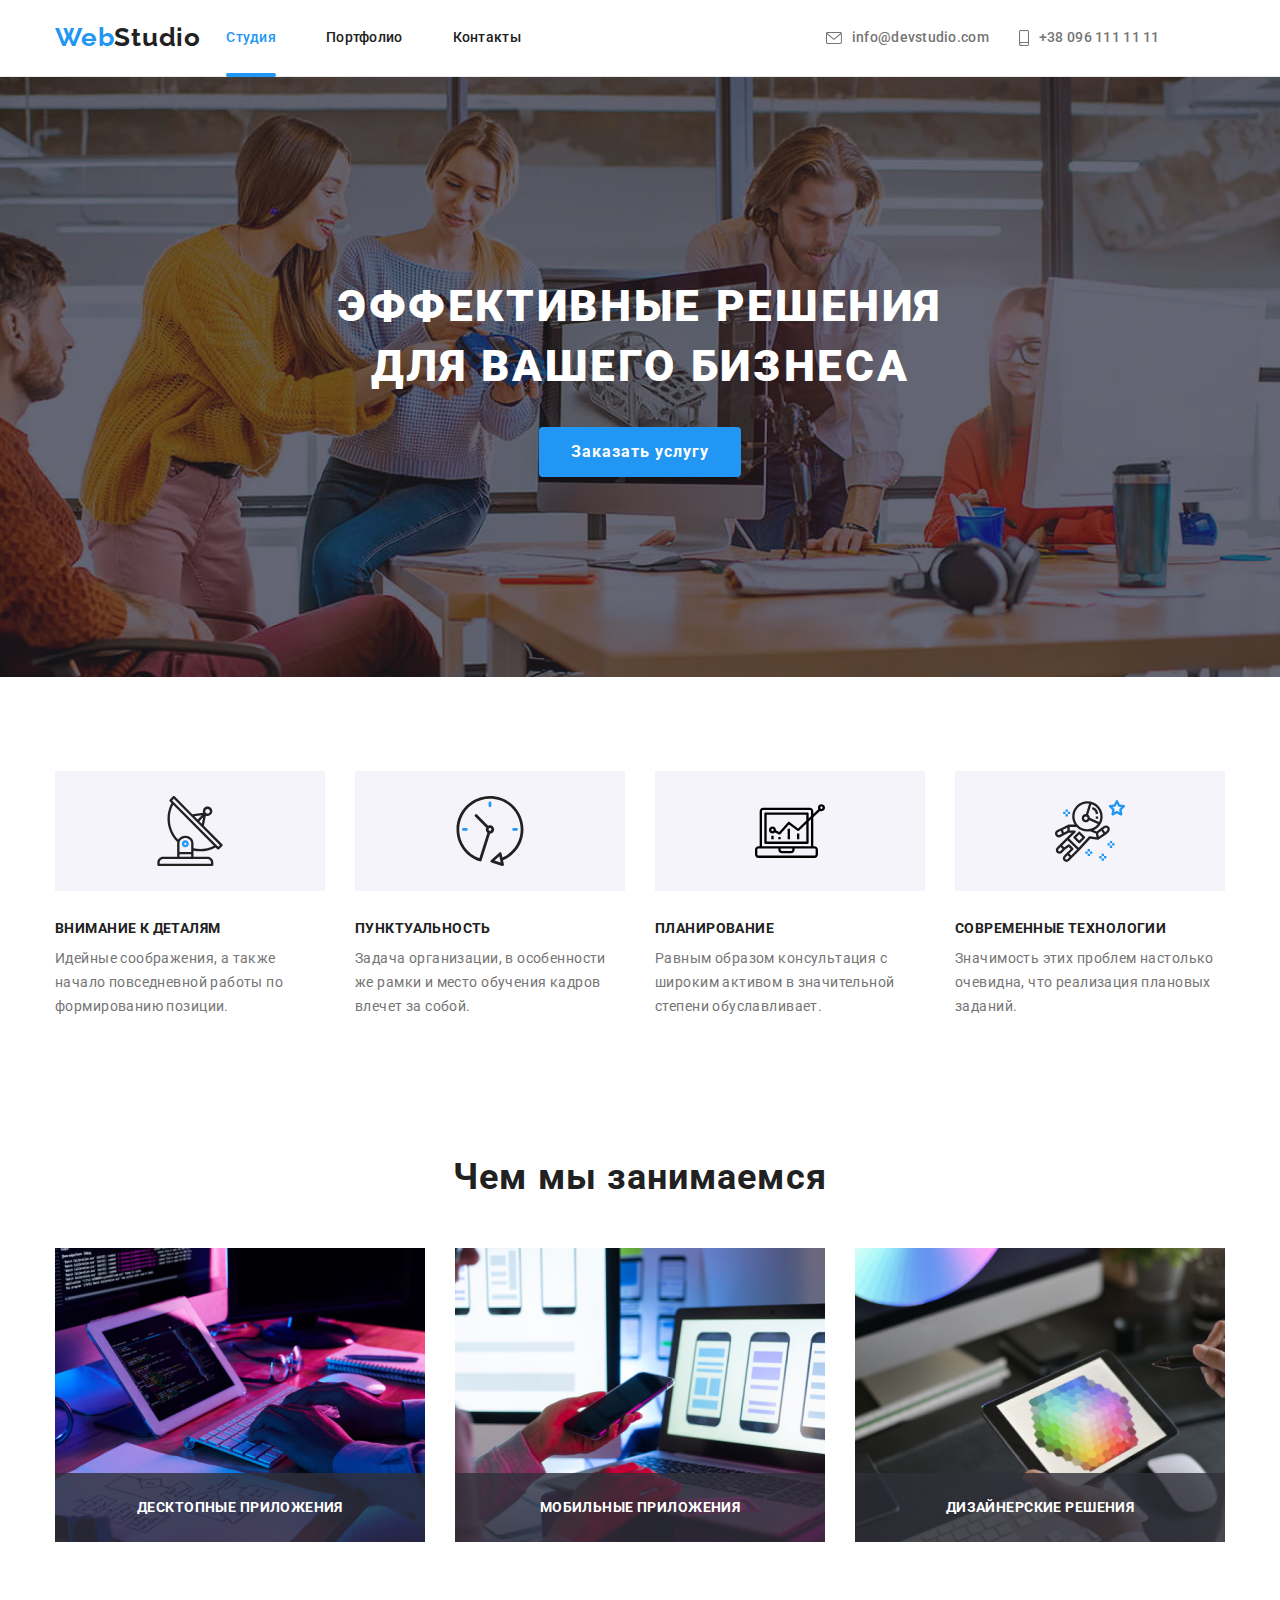
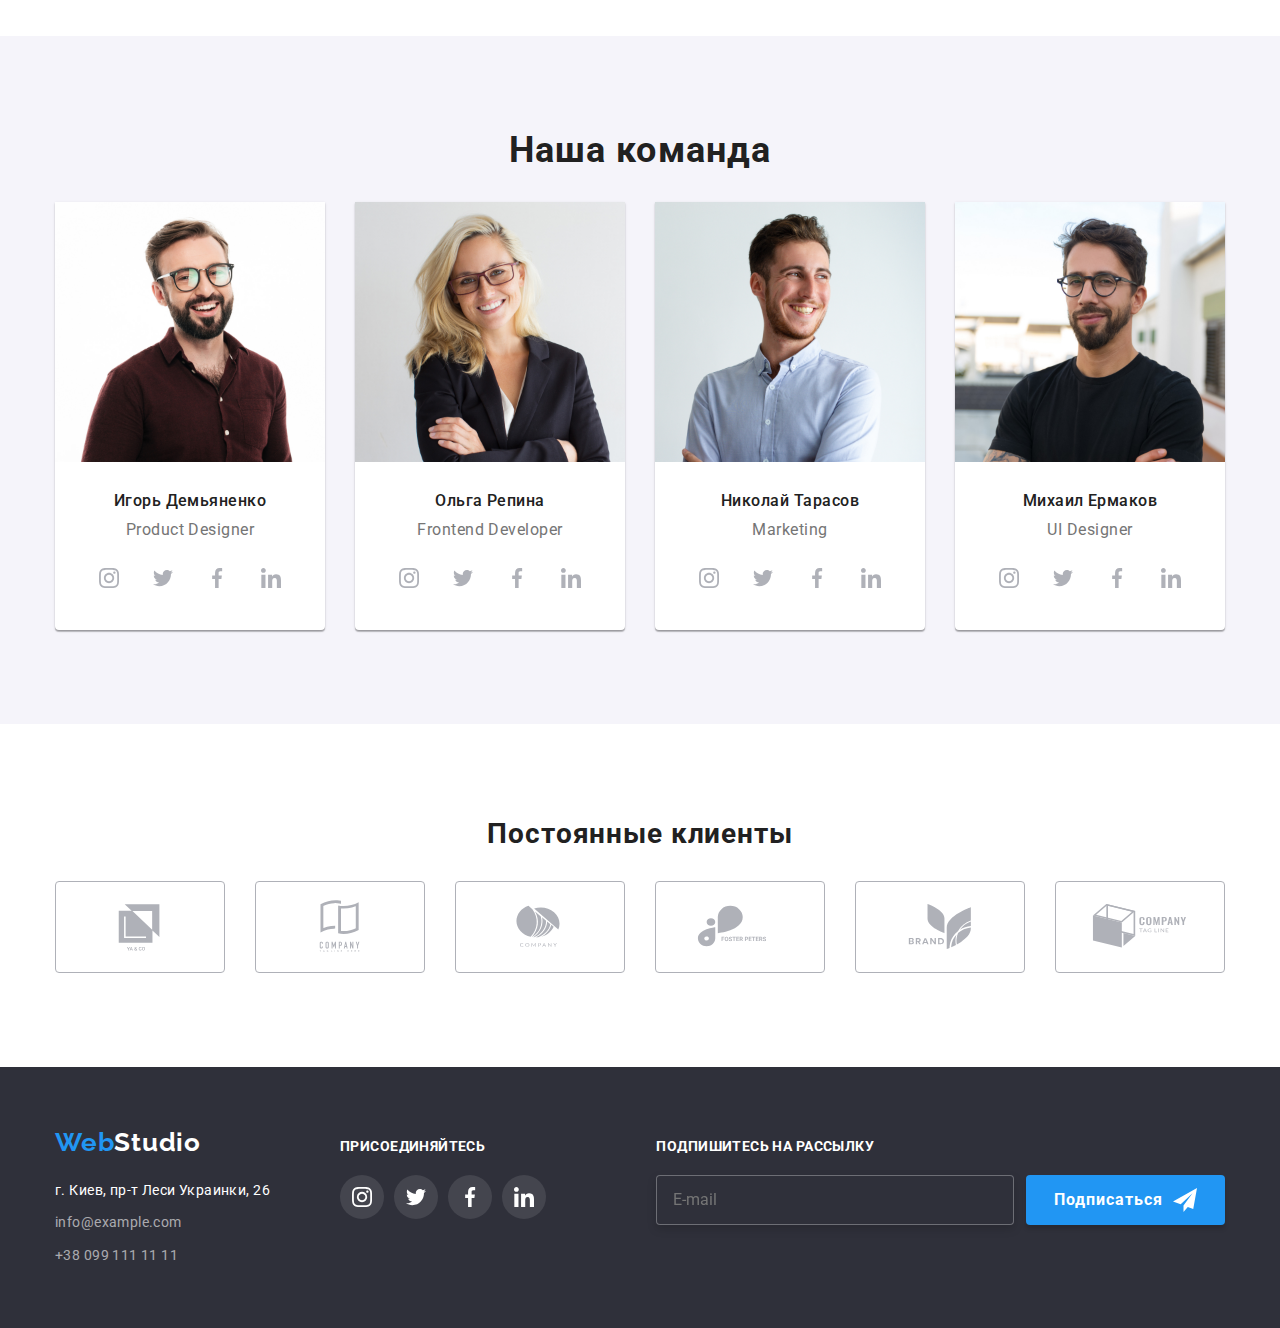
==== commit 62996d57: "Change 11" ====
--- a/index.html
+++ b/index.html
@@ -16,7 +16,7 @@
     />
     <link rel="stylesheet" href="./css/main.min.css" />
   </head>
-  <body>
+  <body class="body">
     <!--Шапка сайту-->
     <header class="header">
       <div class="container header__container">
@@ -65,52 +65,59 @@
             </li>
           </ul>
         </div>
+        <button
+          data-menu-button
+          class="menu-burger__button is-open"
+          type="button"
+          aria-expanded="false"
+        >
+          <svg class="menu-burger__svg" width="40" height="40">
+            <use
+              class="menu-burger__icon-menu"
+              href="./images/sprite.svg#icon-header-menu-close"
+            ></use>
+            <use
+              class="menu-burger__icon-cross"
+              href="./images/sprite.svg#icon-menu-burg-close"
+            ></use>
+          </svg>
+        </button>
         <!-- Menu burger-->
-        <div class="menu-burger">
-          <button class="menu-burger__close-button" type="button">
-            <svg class="menu-burger__close-icon" width="40" height="40">
-              <use href="./images/sprite.svg#icon-header-menu-close"></use>
-            </svg>
-          </button>
-          <nav class="menu-nav">
-            <ul class="menu-list">
-              <li class="menu-list__item">
-                <a
-                  class="menu-list__link menu-list__link--current"
-                  href="./index.html"
-                  >Студия</a
-                >
-              </li>
-              <li class="menu-list__item">
-                <a class="menu-list__link" href="./portfolio.html">Портфолио</a>
-              </li>
-              <li class="menu-list__item">
-                <a class="menu-list__link" href="#">Контакты</a>
-              </li>
-              <ul class="menu-contacts">
-                <li class="menu-contacts__item">
-                  <a href="tel:+380961111111"></a>
-                </li>
-                <li class="menu-contacts__item">
-                  <a href="mailto:info@devstudio.com"></a>
-                </li>
-              </ul>
-              <ul class="header-socials">
-                <li class="header-socials__item">
-                  <a class="header-socials__link" href="#">Instagram</a>
-                </li>
-                <li class="header-socials__item">
-                  <a class="header-socials__link" href="#">Twitter</a>
-                </li>
-                <li class="header-socials__item">
-                  <a class="header-socials__link" href="#">Facebook</a>
-                </li>
-                <li class="header-socials__item">
-                  <a class="header-socials__link" href="#">LinkedIn</a>
-                </li>
-              </ul>
-            </ul>
-          </nav>
+        <div data-menu class="menu-burger">
+          <ul class="menu-list">
+            <li class="menu-list__item">
+              <a class="menu-list__link" href="./index.html">Студия</a>
+            </li>
+            <li class="menu-list__item">
+              <a class="menu-list__link" href="./portfolio.html">Портфолио</a>
+            </li>
+
+            <li class="menu-list__item">
+              <a class="menu-list__link" href="#">Контакты</a>
+            </li>
+          </ul>
+          <ul class="menu-contacts">
+            <li class="menu-contacts__item">
+              <a href="tel:+380961111111">+38 096 111 11 11</a>
+            </li>
+            <li class="menu-contacts__item">
+              <a href="mailto:info@devstudio.com">info@devstudio.com</a>
+            </li>
+          </ul>
+          <ul class="header-socials">
+            <li class="header-socials__item">
+              <a class="header-socials__link" href="#">Instagram</a>
+            </li>
+            <li class="header-socials__item">
+              <a class="header-socials__link" href="#">Twitter</a>
+            </li>
+            <li class="header-socials__item">
+              <a class="header-socials__link" href="#">Facebook</a>
+            </li>
+            <li class="header-socials__item">
+              <a class="header-socials__link" href="#">LinkedIn</a>
+            </li>
+          </ul>
         </div>
       </div>
     </header>
@@ -639,5 +646,6 @@
       </div>
     </div>
     <script src="./js/modal.js"></script>
+    <script src="./js/mobile-menu.js"></script>
   </body>
 </html>
--- a/css/main.min.css
+++ b/css/main.min.css
@@ -1 +1 @@
-html{-webkit-box-sizing:border-box;box-sizing:border-box}*,*::after,*::before{-webkit-box-sizing:inherit;box-sizing:inherit}h1,h2,h3,h4,h5,h6,p{margin-top:0}ul{list-style:none;padding-left:0;margin:0}a{text-decoration:none;color:inherit}img{display:block;max-width:100%;height:auto}address{font-style:normal}body{font-family:"Roboto","Verdana";color:#212121}.container{max-width:480px;margin:0 auto;padding-left:15px;padding-right:15px}@media screen and (min-width: 480px){.container{min-width:480px;padding-left:15px;padding-right:15px}}@media screen and (min-width: 768px){.container{min-width:768px;padding-left:15px;padding-right:15px}}@media screen and (min-width: 1200px){.container{min-width:1200px;padding-left:15px;padding-right:15px}}.section{padding:60px 0}@media screen and (min-width: 768px){.section{padding:60px 0}}@media screen and (min-width: 1200px){.section{padding:94px 0}}@media screen and (min-width: 768px){.header{border-bottom:1px solid #ececec}}@media screen and (min-width: 1200px){.header{border-bottom:1px solid #ececec}}.header__container{display:-webkit-box;display:-ms-flexbox;display:flex;-webkit-box-pack:justify;-ms-flex-pack:justify;justify-content:space-between;-webkit-box-align:center;-ms-flex-align:center;align-items:center}@media screen and (min-width: 768px){.header__container{display:-webkit-box;display:-ms-flexbox;display:flex;-webkit-box-pack:justify;-ms-flex-pack:justify;justify-content:space-between;-webkit-box-align:center;-ms-flex-align:center;align-items:center;font-size:14px}}@media screen and (min-width: 1200px){.header__container{display:-webkit-box;display:-ms-flexbox;display:flex;-webkit-box-pack:justify;-ms-flex-pack:justify;justify-content:space-between;-webkit-box-align:center;-ms-flex-align:center;align-items:center}}.nav-cont{display:none}@media screen and (min-width: 768px){.nav-cont{display:-webkit-box;display:-ms-flexbox;display:flex}}@media screen and (min-width: 1200px){.nav-cont{display:-webkit-box;display:-ms-flexbox;display:flex;-webkit-box-pack:center;-ms-flex-pack:center;justify-content:center}}@media screen and (min-width: 768px){.header-nav{margin-right:84px}}@media screen and (min-width: 1200px){.header-nav{margin-right:305px}}.header-nav__logo{display:block;padding:16px 0 16px 0;text-decoration:none;font-family:"Raleway","Verdana";font-weight:700;font-size:24px;line-height:1.2;letter-spacing:.03em;color:#212121}@media screen and (min-width: 1200px){.header-nav__logo{font-size:26px}}.header-nav__accent{color:#2196f3}.header-menu{display:-webkit-box;display:-ms-flexbox;display:flex;gap:50px;list-style:none;font-weight:500;font-size:14px;line-height:1.14;letter-spacing:.02em}.header-menu__link{display:block;padding:30px 0;color:#212121;-webkit-transition:color 250ms cubic-bezier(0.4, 0, 0.2, 1);transition:color 250ms cubic-bezier(0.4, 0, 0.2, 1)}.header-menu__link:hover,.header-menu__link :focus{color:#2196f3}.header-menu__link:active{color:#0f4877}.header-menu__link--current{position:relative;color:#2196f3}.header-menu__link--current:after{content:"";position:absolute;bottom:-1px;left:0;height:4px;width:100%;border-radius:2px;background-color:#2196f3}.header-contacts{display:none}@media screen and (min-width: 768px){.header-contacts{display:-webkit-box;display:-ms-flexbox;display:flex;-webkit-box-pack:center;-ms-flex-pack:center;justify-content:center;-webkit-box-align:baseline;-ms-flex-align:baseline;align-items:baseline;-webkit-box-orient:vertical;-webkit-box-direction:normal;-ms-flex-direction:column;flex-direction:column}}@media screen and (min-width: 768px){.headers-contacts__item{margin-bottom:10px}.headers-contacts__item:last-child{margin-bottom:0}}@media screen and (min-width: 1200px){.header-contacts{display:-webkit-box;display:-ms-flexbox;display:flex;-webkit-box-orient:horizontal;-webkit-box-direction:normal;-ms-flex-direction:row;flex-direction:row;-webkit-box-pack:center;-ms-flex-pack:center;justify-content:center;-webkit-box-align:center;-ms-flex-align:center;align-items:center}}@media screen and (min-width: 1200px){.headers-contacts__item{margin-right:30px;margin-bottom:0}.headers-contacts__item:last-child{margin-right:0}}.headers-contacts__link{text-decoration:none;font-weight:500;font-size:12px;line-height:1.14;letter-spacing:.02em;color:#757575;-webkit-transition:color 250ms cubic-bezier(0.4, 0, 0.2, 1);transition:color 250ms cubic-bezier(0.4, 0, 0.2, 1)}.headers-contacts__link:hover,.headers-contacts__link :focus{color:#2196f3}.headers-contacts__link:active{color:#0f4877}@media screen and (min-width: 1200px){.headers-contacts__link{display:-webkit-box;display:-ms-flexbox;display:flex;-webkit-box-align:center;-ms-flex-align:center;align-items:center;font-size:14px}}.headers-contacts__icon{margin-right:10px;fill:currentColor}.menu-burger__close-button{display:-webkit-box;display:-ms-flexbox;display:flex;padding:0;border:none;background-color:rgba(255,255,255,0)}.menu-nav{display:none}.menu-burger__close-button:hover,.menu-burger__close-button:focus{color:#2196f3}.menu-burger__close-icon{fill:currentColor}.section-hero{max-width:1600px;height:600px;padding:200px 0;margin:0 auto;background-image:-webkit-gradient(linear, left top, right top, from(rgba(47, 48, 58, 0.4)), to(rgba(47, 48, 58, 0.4))),url(../images/hero-bgimg.jpg);background-image:linear-gradient(to right, rgba(47, 48, 58, 0.4), rgba(47, 48, 58, 0.4)),url(../images/hero-bgimg.jpg);background-color:#2f303a;background-size:cover;background-position:center;background-repeat:no-repeat}.hero__title{margin-bottom:30px;text-align:center;font-weight:900;font-size:26px;line-height:1.6;text-align:center;letter-spacing:.06em;text-transform:uppercase;color:#fff}@media screen and (min-width: 1200px){.hero__title{font-size:44px;line-height:1.36}}.hero__button{display:block;margin:0 auto;padding:10px 32px 10px 32px;border:none;border-radius:4px;font-family:inherit;cursor:pointer;letter-spacing:.06em;font-weight:700;font-size:16px;line-height:1.875;background:#2196f3;color:#fff;-webkit-box-shadow:0px 4px 4px rgba(0,0,0,.15);box-shadow:0px 4px 4px rgba(0,0,0,.15);-webkit-transition:background-color 250ms cubic-bezier(0.4, 0, 0.2, 1),color 250ms cubic-bezier(0.4, 0, 0.2, 1);transition:background-color 250ms cubic-bezier(0.4, 0, 0.2, 1),color 250ms cubic-bezier(0.4, 0, 0.2, 1)}.hero__button:hover,.hero__button :focus{background-color:#188ce8}.hero__button:active{background-color:#0f4877}.features__title--hidden{position:absolute;width:1px;height:1px;margin:-1px;border:0;padding:0;white-space:nowrap;-webkit-clip-path:inset(100%);clip-path:inset(100%);clip:rect(0 0 0 0);overflow:hidden}.features-list{display:block;margin:0 auto}@media screen and (min-width: 768px){.features-list{display:-webkit-box;display:-ms-flexbox;display:flex;-ms-flex-wrap:wrap;flex-wrap:wrap;gap:30px}}@media screen and (min-width: 1200px){.features-list{display:-webkit-box;display:-ms-flexbox;display:flex;-webkit-box-pack:justify;-ms-flex-pack:justify;justify-content:space-between}}.features-list__item{width:100%;margin-bottom:30px}.features-list__item:nth-child(4){margin-bottom:0}@media screen and (min-width: 768px){.features-list__item{width:354px}}@media screen and (min-width: 1200px){.features-list__item{width:270px}}.container-wrapper{display:-webkit-box;display:-ms-flexbox;display:flex;-webkit-box-pack:center;-ms-flex-pack:center;justify-content:center;-webkit-box-align:center;-ms-flex-align:center;align-items:center;height:120px;margin-bottom:30px;background-color:#f5f4fa}.features-list__title{text-align:center;margin-bottom:10px;text-transform:uppercase;font-size:14px;line-height:1.14;letter-spacing:.03em}@media screen and (min-width: 768px){.features-list__title{text-align:left}}@media screen and (min-width: 1200px){.features-list__title{text-align:left}}.features-list__description{font-size:14px;line-height:1.71;letter-spacing:.03em;color:#757575}.container-wrapper__icon{min-width:70px;min-height:70px}.activity--section{padding-top:0;display:none}@media screen and (min-width: 1200px){.activity--section{display:block}}.activity__title{text-align:center;margin-bottom:50px;font-weight:700;font-size:36px;line-height:1.16;letter-spacing:.03em}.activity-list{display:-webkit-box;display:-ms-flexbox;display:flex;-webkit-box-pack:justify;-ms-flex-pack:justify;justify-content:space-between}.activity-list__wrapper{position:relative}.activity-list__text{position:absolute;bottom:0;width:100%;padding:27px 0 27px 0;margin:0;text-transform:uppercase;text-align:center;font-family:"Roboto",sans-serif;font-weight:700;font-size:14px;line-height:1.14;letter-spacing:.03em;color:#fff;background:rgba(47,48,58,.8)}.team{background-color:#f5f4fa}.team__title{margin-bottom:50px;text-align:center;font-weight:700;font-size:36px;line-height:1.16;letter-spacing:.03em;color:#212121}.team-members-list{display:block}@media screen and (min-width: 768px){.team-members-list{display:-webkit-box;display:-ms-flexbox;display:flex;-webkit-box-pack:center;-ms-flex-pack:center;justify-content:center;-ms-flex-wrap:wrap;flex-wrap:wrap;gap:30px}}.team-members-list__item{border-radius:0px 0px 4px 4px;background-color:#fff;-webkit-box-shadow:0px 1px 3px rgba(0,0,0,.12),0px 1px 1px rgba(0,0,0,.14),0px 2px 1px rgba(0,0,0,.2);box-shadow:0px 1px 3px rgba(0,0,0,.12),0px 1px 1px rgba(0,0,0,.14),0px 2px 1px rgba(0,0,0,.2);margin-bottom:30px}@media screen and (min-width: 768px){.team-members-list__item{margin-bottom:0}}.team-members-list__item:nth-child(4){margin-bottom:0px}.team-members-information-block{padding:30px 0 30px 0}.team-members-list__pic{margin:0 auto}.team-members-information-block__name{text-align:center;margin-bottom:10px;font-weight:500;font-size:16px;line-height:1.18;letter-spacing:.03em;color:#212121}.team-members-information-block__pos{margin-bottom:16px;text-align:center;font-size:16px;line-height:1.18;letter-spacing:.03em;color:#757575}.team-members-social-net-list{display:-webkit-box;display:-ms-flexbox;display:flex;-webkit-box-pack:center;-ms-flex-pack:center;justify-content:center;-webkit-box-align:center;-ms-flex-align:center;align-items:center}.team-members-social-net-list__item{margin-left:10px}.team-members-social-net-list__item:nth-child(1){margin-left:0}.team-members-social-net-list__item:nth-child(4){margin-right:0}.team-members-social-net-list__link{display:-webkit-box;display:-ms-flexbox;display:flex;-webkit-box-pack:center;-ms-flex-pack:center;justify-content:center;-webkit-box-align:center;-ms-flex-align:center;align-items:center;width:44px;height:44px;border-radius:50%;color:#afb1b8;-webkit-transition:color 250ms cubic-bezier(0.4, 0, 0.2, 1),background-color 250ms cubic-bezier(0.4, 0, 0.2, 1);transition:color 250ms cubic-bezier(0.4, 0, 0.2, 1),background-color 250ms cubic-bezier(0.4, 0, 0.2, 1)}.team-members-social-net-list__link:hover,.team-members-social-net-list__link :focus{background-color:#2196f3;color:#fff}.team-members-social-net-list__link:active{background-color:#0f4877;color:#cecece}.team-members-social-net-list__icon{width:20px;height:20px;fill:currentColor}.clients{padding:60px 0;background-color:#fff}@media screen and (min-width: 1200px){.clients{padding:74px 0 94px 0}}.clients__title{text-align:center;margin-bottom:50px;font-weight:700;font-size:36px;line-height:1.16;letter-spacing:.03em}.clients-list{display:-webkit-box;display:-ms-flexbox;display:flex;-ms-flex-wrap:wrap;flex-wrap:wrap}.client-list__item{margin-right:30px;margin-bottom:30px}@media screen and (max-width: 479px){.client-list__item{width:calc((100% - 30px)/2)}.client-list__item:nth-child(even){margin-right:0}}@media screen and (min-width: 479px)and (max-width: 767px){.client-list__item{width:calc((100% - 30px)/2);margin-right:30px}.client-list__item:nth-child(even){margin-right:0}}@media screen and (min-width: 768px)and (max-width: 1199px){.client-list__item{width:226px}.client-list__item:nth-child(3){margin-right:-30px}.client-list__item:nth-child(6){margin-right:-30px}}@media screen and (min-width: 1199px){.client-list__item{width:170px}.client-list__item:nth-child(3){margin-right:30px}.client-list__item:nth-child(6){margin-right:0}}.client-list__link{display:-webkit-box;display:-ms-flexbox;display:flex;-webkit-box-align:center;-ms-flex-align:center;align-items:center;-webkit-box-pack:center;-ms-flex-pack:center;justify-content:center;height:92px;border:1px solid #afb1b8;border-radius:4px;color:#afb1b8;-webkit-transition:border-color 250ms cubic-bezier(0.4, 0, 0.2, 1),color 250ms cubic-bezier(0.4, 0, 0.2, 1);transition:border-color 250ms cubic-bezier(0.4, 0, 0.2, 1),color 250ms cubic-bezier(0.4, 0, 0.2, 1)}.client-list__link:hover,.client-list__link :focus{border-color:#2196f3;color:#2196f3}.client-list__link:active{border-color:#0f4877;color:#0f4877}.client-list__icon{fill:currentColor}.footer{padding:60px 0 60px 0;background-color:#2f303a}.footer-contacts{text-align:center;margin-bottom:60px}@media screen and (min-width: 1200px){.footer-container{display:-webkit-box;display:-ms-flexbox;display:flex;-webkit-box-align:baseline;-ms-flex-align:baseline;align-items:baseline;-webkit-box-pack:justify;-ms-flex-pack:justify;justify-content:space-between}}@media screen and (min-width: 1200px){.footer-contacts{text-align:left;margin-bottom:0}}@media screen and (min-width: 768px){.footer-contacts-social-cont{display:-webkit-box;display:-ms-flexbox;display:flex;-webkit-box-align:baseline;-ms-flex-align:baseline;align-items:baseline;-ms-flex-pack:distribute;justify-content:space-around}}@media screen and (min-width: 1200px){.footer-contacts-social-cont{display:-webkit-box;display:-ms-flexbox;display:flex}.footer-contacts-social-cont .footer-social-net-cont{margin-left:70px}}.footer-contacts__logo{display:inline-block;margin-bottom:20px;text-decoration:none;font-family:"Raleway","Verdana";font-weight:700;font-size:26px;line-height:1.2;letter-spacing:.03em;color:#fff}.footer-contacts__accent{color:#2196f3}.footer-contacts__adress{margin-bottom:9px;font-style:unset;font-weight:400;font-size:14px;line-height:24px;letter-spacing:.03em}.footer-contacts__link{color:#fff;-webkit-transition:color 250ms cubic-bezier(0.4, 0, 0.2, 1);transition:color 250ms cubic-bezier(0.4, 0, 0.2, 1)}.footer-list{list-style:none;font-weight:400;font-size:14px;line-height:1.7;letter-spacing:.03em}.footer-list__item:not(:last-child){margin-bottom:9px}.footer-list__link{display:inline-block;text-decoration:none;color:rgba(255,255,255,.6);-webkit-transition:color 250ms cubic-bezier(0.4, 0, 0.2, 1);transition:color 250ms cubic-bezier(0.4, 0, 0.2, 1)}.footer-list__link:hover,.footer-list__link :focus{color:#2196f3}.footer-list__link:active{color:#0f4877}.footer-social-net-cont{margin-bottom:60px}@media screen and (min-width: 1200px){.footer-social-net-cont{margin-bottom:0}}.footer-social-net-cont__title{text-align:center;margin-bottom:20px;text-transform:uppercase;font-weight:700;font-size:14px;line-height:1.14;letter-spacing:.03em;color:#fff}@media screen and (min-width: 1200px){.footer-social-net-cont__title{text-align:left}}.footer-social-net-list{display:-webkit-box;display:-ms-flexbox;display:flex;-webkit-box-pack:center;-ms-flex-pack:center;justify-content:center;-webkit-box-align:center;-ms-flex-align:center;align-items:center}.footer-social-net-list__item{margin-left:10px}.footer-social-net-list__item:nth-child(1){margin-left:0}.footer-social-net-list__item:nth-child(4){margin-right:0}.footer-social-net-list__link{display:-webkit-box;display:-ms-flexbox;display:flex;-webkit-box-pack:center;-ms-flex-pack:center;justify-content:center;-webkit-box-align:center;-ms-flex-align:center;align-items:center;border-radius:50%;width:44px;height:44px;color:#fff;background-color:rgba(255,255,255,.1);-webkit-transition:background-color 250ms cubic-bezier(0.4, 0, 0.2, 1);transition:background-color 250ms cubic-bezier(0.4, 0, 0.2, 1)}.footer-social-net-list__link:hover,.footer-social-net-list__link :focus{background-color:#2196f3}.footer-social-net-list__link:active{background-color:#0f4877;fill:#cecece}.footer-social-net-list__icon{height:20px;width:20px;fill:currentColor}.footer-form-container{margin-left:auto}@media screen and (min-width: 768px){.footer-form{display:-webkit-box;display:-ms-flexbox;display:flex;-webkit-box-pack:center;-ms-flex-pack:center;justify-content:center;-webkit-box-orient:vertical;-webkit-box-direction:normal;-ms-flex-direction:column;flex-direction:column}}@media screen and (min-width: 768px){.input-submit-container{display:-webkit-inline-box;display:-ms-inline-flexbox;display:inline-flex;-webkit-box-orient:vertical;-webkit-box-direction:normal;-ms-flex-direction:column;flex-direction:column}}@media screen and (min-width: 1200px){.input-submit-container{display:-webkit-box;display:-ms-flexbox;display:flex;-webkit-box-orient:horizontal;-webkit-box-direction:normal;-ms-flex-direction:row;flex-direction:row;-webkit-box-align:baseline;-ms-flex-align:baseline;align-items:baseline}}.footer-form-input{width:100%;height:50px;margin-bottom:20px;padding:0 0 0 16px;margin-right:12px;border:1px solid rgba(255,255,255,.3);border-radius:4px;-webkit-filter:drop-shadow(0px 4px 4px rgba(0, 0, 0, 0.15));filter:drop-shadow(0px 4px 4px rgba(0, 0, 0, 0.15));color:#fff;background-color:#2f303a}@media screen and (min-width: 768px){.footer-form-input{max-width:450px;margin:0 auto;margin-bottom:20px}}@media screen and (min-width: 1200px){.footer-form-input{width:358px;margin:0}}.footer-title-email{display:block;margin-bottom:20px;text-align:center;font-weight:700;font-size:14px;line-height:1.14;letter-spacing:.03em;text-transform:uppercase;color:#fff}@media screen and (min-width: 1200px){.footer-title-email{text-align:left}}.footer-form-button{display:block;margin:0 auto;padding:10px 28px 10px 28px;border:0;border-radius:4px;-webkit-box-shadow:0px 4px 4px rgba(0,0,0,.15);box-shadow:0px 4px 4px rgba(0,0,0,.15);cursor:pointer;font-weight:700;font-size:16px;line-height:1.875;letter-spacing:.06em;color:#fff;background:#2196f3;-webkit-transition:background-color 250ms cubic-bezier(0.4, 0, 0.2, 1);transition:background-color 250ms cubic-bezier(0.4, 0, 0.2, 1)}.footer-form-button:hover,.footer-form-button :focus{background-color:#188ce8}.footer-form-button:active{background-color:#0f4877}@media screen and (min-width: 1200px){.footer-form-button{display:-webkit-box;display:-ms-flexbox;display:flex;-webkit-box-align:center;-ms-flex-align:center;align-items:center;margin-left:12px}}.footer-form-svg{margin-left:10px;fill:currentColor}.template-container__title-hidden{display:none;text-align:center;font-weight:700;font-size:36px;line-height:1.16;letter-spacing:.03em;color:#212121}.filters-list{margin-bottom:50px}@media screen and (min-width: 768px){.filters-list{display:-webkit-box;display:-ms-flexbox;display:flex;-webkit-box-pack:center;-ms-flex-pack:center;justify-content:center}}@media screen and (min-width: 1200px){.filters-list{display:-webkit-box;display:-ms-flexbox;display:flex;-webkit-box-pack:center;-ms-flex-pack:center;justify-content:center}}.filter-list__item{display:inline-block;margin-left:8px;margin-bottom:15px}.filter-list__item:first-child{margin-left:0}.filter-list__item:nth-child(4){margin-left:0}@media screen and (min-width: 768px){.filter-list__item .filter-list__item{display:-webkit-box;display:-ms-flexbox;display:flex;-webkit-box-pack:center;-ms-flex-pack:center;justify-content:center;-webkit-box-align:center;-ms-flex-align:center;align-items:center;margin-left:8px}.filter-list__item .filter-list__item:first-child{margin-left:0}}.filter-list__button{padding:6px 22px;border:none;border-radius:4px;text-align:center;font-family:inherit;cursor:pointer;font-weight:500;font-size:16px;line-height:1.6;color:#212121;background:#f5f4fa;-webkit-transition:color 250ms cubic-bezier(0.4, 0, 0.2, 1),background-color 250ms cubic-bezier(0.4, 0, 0.2, 1),-webkit-box-shadow 250ms cubic-bezier(0.4, 0, 0.2, 1);transition:color 250ms cubic-bezier(0.4, 0, 0.2, 1),background-color 250ms cubic-bezier(0.4, 0, 0.2, 1),-webkit-box-shadow 250ms cubic-bezier(0.4, 0, 0.2, 1);transition:color 250ms cubic-bezier(0.4, 0, 0.2, 1),box-shadow 250ms cubic-bezier(0.4, 0, 0.2, 1),background-color 250ms cubic-bezier(0.4, 0, 0.2, 1);transition:color 250ms cubic-bezier(0.4, 0, 0.2, 1),box-shadow 250ms cubic-bezier(0.4, 0, 0.2, 1),background-color 250ms cubic-bezier(0.4, 0, 0.2, 1),-webkit-box-shadow 250ms cubic-bezier(0.4, 0, 0.2, 1)}.filter-list__button:hover,.filter-list__button :focus{background-color:#188ce8;color:#fff;-webkit-box-shadow:0px 3px 1px rgba(0,0,0,.1),0px 1px 2px rgba(0,0,0,.08),0px 2px 2px rgba(0,0,0,.12);box-shadow:0px 3px 1px rgba(0,0,0,.1),0px 1px 2px rgba(0,0,0,.08),0px 2px 2px rgba(0,0,0,.12)}.filter-list__button:active{background-color:#0f4877;color:#fff}.filter-list__current-button{background-color:#188ce8;color:#fff;-webkit-box-shadow:0px 3px 1px rgba(0,0,0,.1),0px 1px 2px rgba(0,0,0,.08),0px 2px 2px rgba(0,0,0,.12);box-shadow:0px 3px 1px rgba(0,0,0,.1),0px 1px 2px rgba(0,0,0,.08),0px 2px 2px rgba(0,0,0,.12)}.template-title{text-align:center;font-weight:700;font-size:36px;line-height:1.16;letter-spacing:.03em;color:#212121}.template-list{display:-webkit-box;display:-ms-flexbox;display:flex;-webkit-box-orient:vertical;-webkit-box-direction:normal;-ms-flex-direction:column;flex-direction:column;-webkit-box-align:center;-ms-flex-align:center;align-items:center}@media screen and (min-width: 768px){.template-list{display:-webkit-box;display:-ms-flexbox;display:flex;-webkit-box-orient:horizontal;-webkit-box-direction:normal;-ms-flex-direction:row;flex-direction:row;-ms-flex-wrap:wrap;flex-wrap:wrap;margin-top:-30px;margin-left:-30px}}@media screen and (min-width: 768px){.template-list{display:-webkit-box;display:-ms-flexbox;display:flex;-ms-flex-wrap:wrap;flex-wrap:wrap;margin:0 auto;margin-top:-30px;margin-left:-30px}}.template-list__item{width:100%;margin-bottom:30px}.template-list__item:nth-child(9){margin-bottom:0}@media screen and (min-width: 768px){.template-list__item{-ms-flex-preferred-size:calc(50% - 30px);flex-basis:calc(50% - 30px);margin-top:30px;margin-left:30px;margin-bottom:0}}@media screen and (min-width: 1200px){.template-list__item{-ms-flex-preferred-size:calc(33.3333333333% - 30px);flex-basis:calc(33.3333333333% - 30px);margin-top:30px;margin-left:30px}.template-list__item:nth-child(9){margin-bottom:30px}}.template-list__link{display:block;-webkit-transition:-webkit-box-shadow 250ms cubic-bezier(0.4, 0, 0.2, 1);transition:-webkit-box-shadow 250ms cubic-bezier(0.4, 0, 0.2, 1);transition:box-shadow 250ms cubic-bezier(0.4, 0, 0.2, 1);transition:box-shadow 250ms cubic-bezier(0.4, 0, 0.2, 1), -webkit-box-shadow 250ms cubic-bezier(0.4, 0, 0.2, 1)}.template-list__link:hover,.template-list__link :focus{-webkit-box-shadow:0px 1px 1px rgba(0,0,0,.12),0px 4px 4px rgba(0,0,0,.06),1px 4px 6px rgba(0,0,0,.16);box-shadow:0px 1px 1px rgba(0,0,0,.12),0px 4px 4px rgba(0,0,0,.06),1px 4px 6px rgba(0,0,0,.16)}.template-thumb-container{position:relative;overflow:hidden}.pop-up-container{position:absolute;bottom:0;top:100%;width:100%;height:auto;padding:63px 24px 63px 24px;opacity:1;background-color:rgba(33,150,243,.9);-webkit-transition:250ms cubic-bezier(0.4, 0, 0.2, 1);transition:250ms cubic-bezier(0.4, 0, 0.2, 1)}.pop-up-container__txt{font-weight:400;font-size:18px;line-height:1.55;letter-spacing:.03em;color:#fff}.template-list__link:hover .pop-up-container,.template-list__link:focus .pop-up-container{top:0;right:0;opacity:1}.thumb-description-container{padding:20px 0 4px 24px;border:1px solid #eee;border-top-width:0;background:#fff}.thumb-description-container__title{margin-bottom:4px;font-weight:700;font-size:18px;line-height:2;letter-spacing:.06em;color:#212121}.thumb-description-container__txt{margin-bottom:20px;font-weight:400;font-size:16px;line-height:1.8;color:#757575}.backdrop-container{position:fixed;top:0;left:0;width:100%;height:100%;background:rgba(0,0,0,.2);opacity:1;-webkit-transition:opacity 250ms cubic-bezier(0.4, 0, 0.2, 1);transition:opacity 250ms cubic-bezier(0.4, 0, 0.2, 1)}.backdrop-container--is-hidden{opacity:0;pointer-events:none}.modal-container{position:absolute;top:50%;left:50%;min-width:528px;min-height:581px;-webkit-transform:translate(-50%, -50%) scale(1);transform:translate(-50%, -50%) scale(1);border-radius:4px;background-color:#fff;-webkit-box-shadow:0px 1px 3px rgba(0,0,0,.12),0px 1px 1px rgba(0,0,0,.14),0px 2px 1px rgba(0,0,0,.2);box-shadow:0px 1px 3px rgba(0,0,0,.12),0px 1px 1px rgba(0,0,0,.14),0px 2px 1px rgba(0,0,0,.2)}.modal-container__button{display:-webkit-box;display:-ms-flexbox;display:flex;-webkit-box-pack:center;-ms-flex-pack:center;justify-content:center;-webkit-box-align:center;-ms-flex-align:center;align-items:center;position:absolute;top:8px;right:8px;width:30px;height:30px;border:1px solid rgba(0,0,0,.1);border-radius:50%;cursor:pointer;background-color:#fff;-webkit-transition:opacity 250ms cubic-bezier(0.4, 0, 0.2, 1),color 250ms cubic-bezier(0.4, 0, 0.2, 1);transition:opacity 250ms cubic-bezier(0.4, 0, 0.2, 1),color 250ms cubic-bezier(0.4, 0, 0.2, 1)}.modal-container__button:hover,.modal-container__button :focus{color:#2196f3}.modal-container__button:active{color:#0f4877}.modal-container__icon{display:-webkit-box;display:-ms-flexbox;display:flex;-webkit-box-pack:center;-ms-flex-pack:center;justify-content:center;-webkit-box-align:center;-ms-flex-align:center;align-items:center;position:absolute;top:50%;left:50%;padding-top:1px;-webkit-transform:translate(-50%, -50%);transform:translate(-50%, -50%);fill:currentColor}.modal-form{padding:40px}.modal-form__title{display:block;text-align:center;font-size:20px;line-height:1.15;letter-spacing:.03em;color:#000;margin-bottom:12px}.form-field{position:relative;display:-webkit-box;display:-ms-flexbox;display:flex;-webkit-box-orient:vertical;-webkit-box-direction:normal;-ms-flex-direction:column;flex-direction:column;margin-bottom:10px}.form-field:nth-child(5){margin-bottom:20px}.form-field:focus-within>.form-field__icon{fill:#2196f3}.form-field__label{margin-bottom:4px;font-weight:400;font-size:12px;line-height:1.16;letter-spacing:.01em;color:#757575}.form-field__icon{display:inline-block;position:absolute;top:50%;left:12px;-webkit-transition:fill 250ms cubic-bezier(0.4, 0, 0.2, 1);transition:fill 250ms cubic-bezier(0.4, 0, 0.2, 1)}.form-field__input{height:40px;padding:0 0 0 42px;border:1px solid rgba(33,33,33,.2);border-radius:4px;-webkit-transition:border-color 250ms cubic-bezier(0.4, 0, 0.2, 1);transition:border-color 250ms cubic-bezier(0.4, 0, 0.2, 1)}.form-field__input:focus-within{border:1px solid #2196f3;outline-style:none}.form-field__textarea{resize:none;height:120px;padding:12px 16px 12px 16px;border:1px solid rgba(33,33,33,.2);border-radius:4px;-webkit-transition:border-color 250ms cubic-bezier(0.4, 0, 0.2, 1);transition:border-color 250ms cubic-bezier(0.4, 0, 0.2, 1);font-size:14px}.form-field__textarea:focus{border:1px solid #2196f3;outline-style:none}.form-field__textarea::-webkit-input-placeholder{letter-spacing:.01em;color:rgba(117,117,117,.5)}.form-field__textarea::-moz-placeholder{letter-spacing:.01em;color:rgba(117,117,117,.5)}.form-field__textarea:-ms-input-placeholder{letter-spacing:.01em;color:rgba(117,117,117,.5)}.form-field__textarea::-ms-input-placeholder{letter-spacing:.01em;color:rgba(117,117,117,.5)}.form-field__textarea::placeholder{letter-spacing:.01em;color:rgba(117,117,117,.5)}.form-block{display:-webkit-box;display:-ms-flexbox;display:flex;-webkit-box-pack:center;-ms-flex-pack:center;justify-content:center;margin-bottom:30px}.form-block__label{display:-webkit-box;display:-ms-flexbox;display:flex;-webkit-box-pack:center;-ms-flex-pack:center;justify-content:center;-webkit-box-align:center;-ms-flex-align:center;align-items:center;font-weight:400;font-size:14px;line-height:1.7;letter-spacing:.03em;color:#757575}.form-block_checkbox{appearance:none;-webkit-appearance:none;-moz-appearance:none}.form-block__icon{margin-right:7px;border:2px solid #212121;border-radius:2px;fill:#fff;-webkit-transition:background-color 250ms cubic-bezier(0.4, 0, 0.2, 1),border-color 250ms cubic-bezier(0.4, 0, 0.2, 1),border-origin 250ms cubic-bezier(0.4, 0, 0.2, 1),background-image 250ms cubic-bezier(0.4, 0, 0.2, 1);transition:background-color 250ms cubic-bezier(0.4, 0, 0.2, 1),border-color 250ms cubic-bezier(0.4, 0, 0.2, 1),border-origin 250ms cubic-bezier(0.4, 0, 0.2, 1),background-image 250ms cubic-bezier(0.4, 0, 0.2, 1)}.form-block_checkbox:checked+.form-block__icon{background-color:#2196f3;border:#2196f3;border-radius:2px;background-origin:border-box;background-position:center;background-size:contain}.form-block__link{display:inline-block;text-decoration:underline;-webkit-text-decoration-skip-ink:none;text-decoration-skip-ink:none;font-weight:400;font-size:14px;line-height:1.7;letter-spacing:.03em;color:#2196f3}.modal-form__button{display:-webkit-box;display:-ms-flexbox;display:flex;-webkit-box-pack:center;-ms-flex-pack:center;justify-content:center;border:0;border-radius:4px;padding:10px 55px 10px 55px;margin:0 auto;text-align:center;cursor:pointer;font-weight:700;font-size:16px;line-height:1.875;letter-spacing:.06em;color:#fff;background:#2196f3;-webkit-box-shadow:0px 4px 4px rgba(0,0,0,.15);box-shadow:0px 4px 4px rgba(0,0,0,.15);-webkit-transition:background-color 250ms cubic-bezier(0.4, 0, 0.2, 1),color 250ms cubic-bezier(0.4, 0, 0.2, 1);transition:background-color 250ms cubic-bezier(0.4, 0, 0.2, 1),color 250ms cubic-bezier(0.4, 0, 0.2, 1)}.modal-form__button:hover,.modal-form__button :focus{background-color:#188ce8}.modal-form__button:active{background-color:#0f4877}/*# sourceMappingURL=main.min.css.map */+html{-webkit-box-sizing:border-box;box-sizing:border-box}*,*::after,*::before{-webkit-box-sizing:inherit;box-sizing:inherit}h1,h2,h3,h4,h5,h6,p{margin-top:0}ul{list-style:none;padding-left:0;margin:0}a{text-decoration:none;color:inherit}img{display:block;max-width:100%;height:auto}address{font-style:normal}body{font-family:"Roboto","Verdana";color:#212121}.container{max-width:480px;margin:0 auto;padding-left:15px;padding-right:15px}@media screen and (min-width: 480px){.container{min-width:480px;padding-left:15px;padding-right:15px}}@media screen and (min-width: 768px){.container{min-width:768px;padding-left:15px;padding-right:15px}}@media screen and (min-width: 1200px){.container{min-width:1200px;padding-left:15px;padding-right:15px}}.section{padding:60px 0}@media screen and (min-width: 768px){.section{padding:60px 0}}@media screen and (min-width: 1200px){.section{padding:94px 0}}@media screen and (min-width: 768px){.header{border-bottom:1px solid #ececec}}@media screen and (min-width: 1200px){.header{border-bottom:1px solid #ececec}}.header__container{display:-webkit-box;display:-ms-flexbox;display:flex;-webkit-box-pack:justify;-ms-flex-pack:justify;justify-content:space-between;-webkit-box-align:center;-ms-flex-align:center;align-items:center}@media screen and (min-width: 768px){.header__container{display:-webkit-box;display:-ms-flexbox;display:flex;-webkit-box-pack:justify;-ms-flex-pack:justify;justify-content:space-between;-webkit-box-align:center;-ms-flex-align:center;align-items:center;font-size:14px}}@media screen and (min-width: 1200px){.header__container{display:-webkit-box;display:-ms-flexbox;display:flex;-webkit-box-pack:justify;-ms-flex-pack:justify;justify-content:space-between;-webkit-box-align:center;-ms-flex-align:center;align-items:center}}.nav-cont{display:none}@media screen and (min-width: 768px){.nav-cont{display:-webkit-box;display:-ms-flexbox;display:flex}}@media screen and (min-width: 1200px){.nav-cont{display:-webkit-box;display:-ms-flexbox;display:flex;-webkit-box-pack:center;-ms-flex-pack:center;justify-content:center}}@media screen and (min-width: 768px){.header-nav{margin-right:84px}}@media screen and (min-width: 1200px){.header-nav{margin-right:305px}}.header-nav__logo{display:block;padding:16px 0 16px 0;text-decoration:none;font-family:"Raleway","Verdana";font-weight:700;font-size:24px;line-height:1.2;letter-spacing:.03em;color:#212121}@media screen and (min-width: 1200px){.header-nav__logo{font-size:26px}}.header-nav__accent{color:#2196f3}.header-menu{display:-webkit-box;display:-ms-flexbox;display:flex;gap:50px;list-style:none;font-weight:500;font-size:14px;line-height:1.14;letter-spacing:.02em}.header-menu__link{display:block;padding:30px 0;color:#212121;-webkit-transition:color 250ms cubic-bezier(0.4, 0, 0.2, 1);transition:color 250ms cubic-bezier(0.4, 0, 0.2, 1)}.header-menu__link:hover,.header-menu__link :focus{color:#2196f3}.header-menu__link:active{color:#0f4877}.header-menu__link--current{position:relative;color:#2196f3}.header-menu__link--current:after{content:"";position:absolute;bottom:-1px;left:0;height:4px;width:100%;border-radius:2px;background-color:#2196f3}.header-contacts{display:none}@media screen and (min-width: 768px){.header-contacts{display:-webkit-box;display:-ms-flexbox;display:flex;-webkit-box-pack:center;-ms-flex-pack:center;justify-content:center;-webkit-box-align:baseline;-ms-flex-align:baseline;align-items:baseline;-webkit-box-orient:vertical;-webkit-box-direction:normal;-ms-flex-direction:column;flex-direction:column}}@media screen and (min-width: 768px){.headers-contacts__item{margin-bottom:10px}.headers-contacts__item:last-child{margin-bottom:0}}@media screen and (min-width: 1200px){.header-contacts{display:-webkit-box;display:-ms-flexbox;display:flex;-webkit-box-orient:horizontal;-webkit-box-direction:normal;-ms-flex-direction:row;flex-direction:row;-webkit-box-pack:center;-ms-flex-pack:center;justify-content:center;-webkit-box-align:center;-ms-flex-align:center;align-items:center}}@media screen and (min-width: 1200px){.headers-contacts__item{margin-right:30px;margin-bottom:0}.headers-contacts__item:last-child{margin-right:0}}.headers-contacts__link{text-decoration:none;font-weight:500;font-size:12px;line-height:1.14;letter-spacing:.02em;color:#757575;-webkit-transition:color 250ms cubic-bezier(0.4, 0, 0.2, 1);transition:color 250ms cubic-bezier(0.4, 0, 0.2, 1)}.headers-contacts__link:hover,.headers-contacts__link :focus{color:#2196f3}.headers-contacts__link:active{color:#0f4877}@media screen and (min-width: 1200px){.headers-contacts__link{display:-webkit-box;display:-ms-flexbox;display:flex;-webkit-box-align:center;-ms-flex-align:center;align-items:center;font-size:14px}}.headers-contacts__icon{margin-right:10px;fill:currentColor}.section-hero{max-width:1600px;height:600px;padding:200px 0;margin:0 auto;background-image:-webkit-gradient(linear, left top, right top, from(rgba(47, 48, 58, 0.4)), to(rgba(47, 48, 58, 0.4))),url(../images/hero-bgimg.jpg);background-image:linear-gradient(to right, rgba(47, 48, 58, 0.4), rgba(47, 48, 58, 0.4)),url(../images/hero-bgimg.jpg);background-color:#2f303a;background-size:cover;background-position:center;background-repeat:no-repeat}.hero__title{margin-bottom:30px;text-align:center;font-weight:900;font-size:26px;line-height:1.6;text-align:center;letter-spacing:.06em;text-transform:uppercase;color:#fff}@media screen and (min-width: 1200px){.hero__title{font-size:44px;line-height:1.36}}.hero__button{display:block;margin:0 auto;padding:10px 32px 10px 32px;border:none;border-radius:4px;font-family:inherit;cursor:pointer;letter-spacing:.06em;font-weight:700;font-size:16px;line-height:1.875;background:#2196f3;color:#fff;-webkit-box-shadow:0px 4px 4px rgba(0,0,0,.15);box-shadow:0px 4px 4px rgba(0,0,0,.15);-webkit-transition:background-color 250ms cubic-bezier(0.4, 0, 0.2, 1),color 250ms cubic-bezier(0.4, 0, 0.2, 1);transition:background-color 250ms cubic-bezier(0.4, 0, 0.2, 1),color 250ms cubic-bezier(0.4, 0, 0.2, 1)}.hero__button:hover,.hero__button :focus{background-color:#188ce8}.hero__button:active{background-color:#0f4877}.features__title--hidden{position:absolute;width:1px;height:1px;margin:-1px;border:0;padding:0;white-space:nowrap;-webkit-clip-path:inset(100%);clip-path:inset(100%);clip:rect(0 0 0 0);overflow:hidden}.features-list{display:block;margin:0 auto}@media screen and (min-width: 768px){.features-list{display:-webkit-box;display:-ms-flexbox;display:flex;-ms-flex-wrap:wrap;flex-wrap:wrap;gap:30px}}@media screen and (min-width: 1200px){.features-list{display:-webkit-box;display:-ms-flexbox;display:flex;-webkit-box-pack:justify;-ms-flex-pack:justify;justify-content:space-between}}.features-list__item{width:100%;margin-bottom:30px}.features-list__item:nth-child(4){margin-bottom:0}@media screen and (min-width: 768px){.features-list__item{width:354px}}@media screen and (min-width: 1200px){.features-list__item{width:270px}}.container-wrapper{display:-webkit-box;display:-ms-flexbox;display:flex;-webkit-box-pack:center;-ms-flex-pack:center;justify-content:center;-webkit-box-align:center;-ms-flex-align:center;align-items:center;height:120px;margin-bottom:30px;background-color:#f5f4fa}.features-list__title{text-align:center;margin-bottom:10px;text-transform:uppercase;font-size:14px;line-height:1.14;letter-spacing:.03em}@media screen and (min-width: 768px){.features-list__title{text-align:left}}@media screen and (min-width: 1200px){.features-list__title{text-align:left}}.features-list__description{font-size:14px;line-height:1.71;letter-spacing:.03em;color:#757575}.container-wrapper__icon{min-width:70px;min-height:70px}.activity--section{display:block;padding-top:0}@media screen and (max-width: 1199px){.activity--section{display:none}}.activity__title{text-align:center;margin-bottom:50px;font-weight:700;font-size:36px;line-height:1.16;letter-spacing:.03em}.activity-list{display:-webkit-box;display:-ms-flexbox;display:flex;-webkit-box-pack:justify;-ms-flex-pack:justify;justify-content:space-between}.activity-list__wrapper{position:relative}.activity-list__text{position:absolute;bottom:0;width:100%;padding:27px 0 27px 0;margin:0;text-transform:uppercase;text-align:center;font-family:"Roboto",sans-serif;font-weight:700;font-size:14px;line-height:1.14;letter-spacing:.03em;color:#fff;background:rgba(47,48,58,.8)}.team{background-color:#f5f4fa}.team__title{margin-bottom:30px;text-align:center;font-weight:700;font-size:36px;line-height:1.16;letter-spacing:.03em;color:#212121}.team-members-list{display:block}@media screen and (min-width: 768px){.team-members-list{display:-webkit-box;display:-ms-flexbox;display:flex;-webkit-box-pack:center;-ms-flex-pack:center;justify-content:center;-ms-flex-wrap:wrap;flex-wrap:wrap;gap:30px}}@media screen and (min-width: 1200px){.team-members-list{display:-webkit-box;display:-ms-flexbox;display:flex;-webkit-box-pack:center;-ms-flex-pack:center;justify-content:center;-ms-flex-wrap:wrap;flex-wrap:wrap;gap:30px}}.team-members-list__item{border-radius:0px 0px 4px 4px;background-color:#fff;-webkit-box-shadow:0px 1px 3px rgba(0,0,0,.12),0px 1px 1px rgba(0,0,0,.14),0px 2px 1px rgba(0,0,0,.2);box-shadow:0px 1px 3px rgba(0,0,0,.12),0px 1px 1px rgba(0,0,0,.14),0px 2px 1px rgba(0,0,0,.2);margin-bottom:30px}@media screen and (min-width: 768px){.team-members-list__item{margin-bottom:0}}.team-members-list__item:nth-child(4){margin-bottom:0px}.team-members-information-block{padding:30px 0 30px 0}.team-members-list__pic{margin:0 auto}.team-members-information-block__name{text-align:center;margin-bottom:10px;font-weight:500;font-size:16px;line-height:1.18;letter-spacing:.03em;color:#212121}.team-members-information-block__pos{margin-bottom:16px;text-align:center;font-size:16px;line-height:1.18;letter-spacing:.03em;color:#757575}.team-members-social-net-list{display:-webkit-box;display:-ms-flexbox;display:flex;-webkit-box-pack:center;-ms-flex-pack:center;justify-content:center;-webkit-box-align:center;-ms-flex-align:center;align-items:center}.team-members-social-net-list__item{margin-left:10px}.team-members-social-net-list__item:nth-child(1){margin-left:0}.team-members-social-net-list__item:nth-child(4){margin-right:0}.team-members-social-net-list__link{display:-webkit-box;display:-ms-flexbox;display:flex;-webkit-box-pack:center;-ms-flex-pack:center;justify-content:center;-webkit-box-align:center;-ms-flex-align:center;align-items:center;width:44px;height:44px;border-radius:50%;color:#afb1b8;-webkit-transition:color 250ms cubic-bezier(0.4, 0, 0.2, 1),background-color 250ms cubic-bezier(0.4, 0, 0.2, 1);transition:color 250ms cubic-bezier(0.4, 0, 0.2, 1),background-color 250ms cubic-bezier(0.4, 0, 0.2, 1)}.team-members-social-net-list__link:hover,.team-members-social-net-list__link :focus{background-color:#2196f3;color:#fff}.team-members-social-net-list__link:active{background-color:#0f4877;color:#cecece}.team-members-social-net-list__icon{width:20px;height:20px;fill:currentColor}.clients{padding:60px 0;background-color:#fff}@media screen and (min-width: 1200px){.clients{padding:94px 0 94px 0}}.clients__title{text-align:center;margin-bottom:30px;font-weight:700;font-size:28px;line-height:1.17;letter-spacing:.03em}@media screen and (min-width: 1200px){.clients__title .clients__title{margin-bottom:50px;font-size:36px;line-height:1.16}}.clients-list{display:-webkit-box;display:-ms-flexbox;display:flex;-ms-flex-wrap:wrap;flex-wrap:wrap}.client-list__item{margin-right:30px}@media screen and (max-width: 479px){.client-list__item{width:calc((100% - 30px)/2);margin-bottom:30px}.client-list__item:nth-child(even){margin-right:0}}@media screen and (min-width: 480px)and (max-width: 767px){.client-list__item{width:calc((100% - 30px)/2);margin-bottom:30px}.client-list__item:nth-child(2n){margin-right:0}.client-list__item:nth-last-child(-n+2){margin-bottom:0}}@media screen and (min-width: 768px)and (max-width: 1199px){.client-list__item{width:calc((100% - 60px)/3);margin-bottom:30px}.client-list__item:nth-child(3){margin-right:-30px}.client-list__item:nth-child(6){margin-right:-30px}.client-list__item:nth-last-child(-n+3){margin-bottom:0}}@media screen and (min-width: 1199px){.client-list__item{width:170px;margin-bottom:0}.client-list__item:nth-child(6){margin-right:0}}.client-list__link{display:-webkit-box;display:-ms-flexbox;display:flex;-webkit-box-align:center;-ms-flex-align:center;align-items:center;-webkit-box-pack:center;-ms-flex-pack:center;justify-content:center;height:92px;border:1px solid #afb1b8;border-radius:4px;color:#afb1b8;-webkit-transition:border-color 250ms cubic-bezier(0.4, 0, 0.2, 1),color 250ms cubic-bezier(0.4, 0, 0.2, 1);transition:border-color 250ms cubic-bezier(0.4, 0, 0.2, 1),color 250ms cubic-bezier(0.4, 0, 0.2, 1)}.client-list__link:hover,.client-list__link :focus{border-color:#2196f3;color:#2196f3}.client-list__link:active{border-color:#0f4877;color:#0f4877}.client-list__icon{fill:currentColor}.footer{padding:60px 0 60px 0;background-color:#2f303a}.footer-contacts{text-align:center;margin-bottom:60px}@media screen and (min-width: 1200px){.footer-container{display:-webkit-box;display:-ms-flexbox;display:flex;-webkit-box-align:baseline;-ms-flex-align:baseline;align-items:baseline;-webkit-box-pack:justify;-ms-flex-pack:justify;justify-content:space-between}}@media screen and (min-width: 1200px){.footer-contacts{text-align:left;margin-bottom:0}}@media screen and (min-width: 768px){.footer-contacts-social-cont{display:-webkit-box;display:-ms-flexbox;display:flex;-webkit-box-align:baseline;-ms-flex-align:baseline;align-items:baseline;-ms-flex-pack:distribute;justify-content:space-around}}@media screen and (min-width: 1200px){.footer-contacts-social-cont{display:-webkit-box;display:-ms-flexbox;display:flex}.footer-contacts-social-cont .footer-social-net-cont{margin-left:70px}}.footer-contacts__logo{display:inline-block;margin-bottom:20px;text-decoration:none;font-family:"Raleway","Verdana";font-weight:700;font-size:26px;line-height:1.2;letter-spacing:.03em;color:#fff}.footer-contacts__accent{color:#2196f3}.footer-contacts__adress{margin-bottom:9px;font-style:unset;font-weight:400;font-size:14px;line-height:24px;letter-spacing:.03em}.footer-contacts__link{color:#fff;-webkit-transition:color 250ms cubic-bezier(0.4, 0, 0.2, 1);transition:color 250ms cubic-bezier(0.4, 0, 0.2, 1)}.footer-list{list-style:none;font-weight:400;font-size:14px;line-height:1.7;letter-spacing:.03em}.footer-list__item:not(:last-child){margin-bottom:9px}.footer-list__link{display:inline-block;text-decoration:none;color:rgba(255,255,255,.6);-webkit-transition:color 250ms cubic-bezier(0.4, 0, 0.2, 1);transition:color 250ms cubic-bezier(0.4, 0, 0.2, 1)}.footer-list__link:hover,.footer-list__link :focus{color:#2196f3}.footer-list__link:active{color:#0f4877}.footer-social-net-cont{margin-bottom:60px}@media screen and (min-width: 1200px){.footer-social-net-cont{margin-bottom:0}}.footer-social-net-cont__title{text-align:center;margin-bottom:20px;text-transform:uppercase;font-weight:700;font-size:14px;line-height:1.14;letter-spacing:.03em;color:#fff}@media screen and (min-width: 1200px){.footer-social-net-cont__title{text-align:left}}.footer-social-net-list{display:-webkit-box;display:-ms-flexbox;display:flex;-webkit-box-pack:center;-ms-flex-pack:center;justify-content:center;-webkit-box-align:center;-ms-flex-align:center;align-items:center}.footer-social-net-list__item{margin-left:10px}.footer-social-net-list__item:nth-child(1){margin-left:0}.footer-social-net-list__item:nth-child(4){margin-right:0}.footer-social-net-list__link{display:-webkit-box;display:-ms-flexbox;display:flex;-webkit-box-pack:center;-ms-flex-pack:center;justify-content:center;-webkit-box-align:center;-ms-flex-align:center;align-items:center;border-radius:50%;width:44px;height:44px;color:#fff;background-color:rgba(255,255,255,.1);-webkit-transition:background-color 250ms cubic-bezier(0.4, 0, 0.2, 1);transition:background-color 250ms cubic-bezier(0.4, 0, 0.2, 1)}.footer-social-net-list__link:hover,.footer-social-net-list__link :focus{background-color:#2196f3}.footer-social-net-list__link:active{background-color:#0f4877;fill:#cecece}.footer-social-net-list__icon{height:20px;width:20px;fill:currentColor}.footer-form-container{margin-left:auto}@media screen and (min-width: 768px){.footer-form{display:-webkit-box;display:-ms-flexbox;display:flex;-webkit-box-pack:center;-ms-flex-pack:center;justify-content:center;-webkit-box-orient:vertical;-webkit-box-direction:normal;-ms-flex-direction:column;flex-direction:column}}@media screen and (min-width: 768px){.input-submit-container{display:-webkit-inline-box;display:-ms-inline-flexbox;display:inline-flex;-webkit-box-orient:vertical;-webkit-box-direction:normal;-ms-flex-direction:column;flex-direction:column}}@media screen and (min-width: 1200px){.input-submit-container{display:-webkit-box;display:-ms-flexbox;display:flex;-webkit-box-orient:horizontal;-webkit-box-direction:normal;-ms-flex-direction:row;flex-direction:row;-webkit-box-align:baseline;-ms-flex-align:baseline;align-items:baseline}}.footer-form-input{width:100%;height:50px;margin-bottom:20px;padding:0 0 0 16px;margin-right:12px;border:1px solid rgba(255,255,255,.3);border-radius:4px;-webkit-filter:drop-shadow(0px 4px 4px rgba(0, 0, 0, 0.15));filter:drop-shadow(0px 4px 4px rgba(0, 0, 0, 0.15));color:#fff;background-color:#2f303a}@media screen and (min-width: 768px){.footer-form-input{max-width:450px;margin:0 auto;margin-bottom:20px}}@media screen and (min-width: 1200px){.footer-form-input{width:358px;margin:0}}.footer-title-email{display:block;margin-bottom:20px;text-align:center;font-weight:700;font-size:14px;line-height:1.14;letter-spacing:.03em;text-transform:uppercase;color:#fff}@media screen and (min-width: 1200px){.footer-title-email{text-align:left}}.footer-form-button{display:-webkit-box;display:-ms-flexbox;display:flex;-webkit-box-align:center;-ms-flex-align:center;align-items:center;margin:0 auto;padding:10px 28px 10px 28px;border:0;border-radius:4px;-webkit-box-shadow:0px 4px 4px rgba(0,0,0,.15);box-shadow:0px 4px 4px rgba(0,0,0,.15);cursor:pointer;font-weight:700;font-size:16px;line-height:1.875;letter-spacing:.06em;color:#fff;background:#2196f3;-webkit-transition:background-color 250ms cubic-bezier(0.4, 0, 0.2, 1);transition:background-color 250ms cubic-bezier(0.4, 0, 0.2, 1)}.footer-form-button:hover,.footer-form-button :focus{background-color:#188ce8}.footer-form-button:active{background-color:#0f4877}@media screen and (min-width: 1200px){.footer-form-button{display:-webkit-box;display:-ms-flexbox;display:flex;-webkit-box-align:center;-ms-flex-align:center;align-items:center;margin-left:12px}}.footer-form-svg{margin-left:10px;fill:currentColor}.template-container__title-hidden{display:none;text-align:center;font-weight:700;font-size:36px;line-height:1.16;letter-spacing:.03em;color:#212121}.filters-list{margin-bottom:50px}@media screen and (min-width: 768px){.filters-list{display:-webkit-box;display:-ms-flexbox;display:flex;-webkit-box-pack:center;-ms-flex-pack:center;justify-content:center}}@media screen and (min-width: 1200px){.filters-list{display:-webkit-box;display:-ms-flexbox;display:flex;-webkit-box-pack:center;-ms-flex-pack:center;justify-content:center}}.filter-list__item{display:inline-block;margin-left:8px;margin-bottom:15px}.filter-list__item:first-child{margin-left:0}.filter-list__item:nth-child(4){margin-left:0}@media screen and (min-width: 768px){.filter-list__item .filter-list__item{display:-webkit-box;display:-ms-flexbox;display:flex;-webkit-box-pack:center;-ms-flex-pack:center;justify-content:center;-webkit-box-align:center;-ms-flex-align:center;align-items:center;margin-left:8px}.filter-list__item .filter-list__item:first-child{margin-left:0}}.filter-list__button{padding:6px 22px;border:none;border-radius:4px;text-align:center;font-family:inherit;cursor:pointer;font-weight:500;font-size:16px;line-height:1.6;color:#212121;background:#f5f4fa;-webkit-transition:color 250ms cubic-bezier(0.4, 0, 0.2, 1),background-color 250ms cubic-bezier(0.4, 0, 0.2, 1),-webkit-box-shadow 250ms cubic-bezier(0.4, 0, 0.2, 1);transition:color 250ms cubic-bezier(0.4, 0, 0.2, 1),background-color 250ms cubic-bezier(0.4, 0, 0.2, 1),-webkit-box-shadow 250ms cubic-bezier(0.4, 0, 0.2, 1);transition:color 250ms cubic-bezier(0.4, 0, 0.2, 1),box-shadow 250ms cubic-bezier(0.4, 0, 0.2, 1),background-color 250ms cubic-bezier(0.4, 0, 0.2, 1);transition:color 250ms cubic-bezier(0.4, 0, 0.2, 1),box-shadow 250ms cubic-bezier(0.4, 0, 0.2, 1),background-color 250ms cubic-bezier(0.4, 0, 0.2, 1),-webkit-box-shadow 250ms cubic-bezier(0.4, 0, 0.2, 1)}.filter-list__button:hover,.filter-list__button :focus{background-color:#188ce8;color:#fff;-webkit-box-shadow:0px 3px 1px rgba(0,0,0,.1),0px 1px 2px rgba(0,0,0,.08),0px 2px 2px rgba(0,0,0,.12);box-shadow:0px 3px 1px rgba(0,0,0,.1),0px 1px 2px rgba(0,0,0,.08),0px 2px 2px rgba(0,0,0,.12)}.filter-list__button:active{background-color:#0f4877;color:#fff}.filter-list__current-button{background-color:#188ce8;color:#fff;-webkit-box-shadow:0px 3px 1px rgba(0,0,0,.1),0px 1px 2px rgba(0,0,0,.08),0px 2px 2px rgba(0,0,0,.12);box-shadow:0px 3px 1px rgba(0,0,0,.1),0px 1px 2px rgba(0,0,0,.08),0px 2px 2px rgba(0,0,0,.12)}.template-title{text-align:center;font-weight:700;font-size:36px;line-height:1.16;letter-spacing:.03em;color:#212121}.template-list{display:-webkit-box;display:-ms-flexbox;display:flex;-webkit-box-orient:vertical;-webkit-box-direction:normal;-ms-flex-direction:column;flex-direction:column;-webkit-box-align:center;-ms-flex-align:center;align-items:center}@media screen and (min-width: 768px){.template-list{display:-webkit-box;display:-ms-flexbox;display:flex;-webkit-box-orient:horizontal;-webkit-box-direction:normal;-ms-flex-direction:row;flex-direction:row;-ms-flex-wrap:wrap;flex-wrap:wrap;margin-top:-30px;margin-left:-30px}}@media screen and (min-width: 768px){.template-list{display:-webkit-box;display:-ms-flexbox;display:flex;-ms-flex-wrap:wrap;flex-wrap:wrap;margin:0 auto;margin-top:-30px;margin-left:-30px}}.template-list__item{width:100%;margin-bottom:30px}.template-list__item:nth-child(9){margin-bottom:0}@media screen and (min-width: 768px){.template-list__item{-ms-flex-preferred-size:calc(50% - 30px);flex-basis:calc(50% - 30px);margin-top:30px;margin-left:30px;margin-bottom:0}}@media screen and (min-width: 1200px){.template-list__item{-ms-flex-preferred-size:calc(33.3333333333% - 30px);flex-basis:calc(33.3333333333% - 30px);margin-top:30px;margin-left:30px}.template-list__item:nth-child(9){margin-bottom:30px}}.template-list__link{display:block;-webkit-transition:-webkit-box-shadow 250ms cubic-bezier(0.4, 0, 0.2, 1);transition:-webkit-box-shadow 250ms cubic-bezier(0.4, 0, 0.2, 1);transition:box-shadow 250ms cubic-bezier(0.4, 0, 0.2, 1);transition:box-shadow 250ms cubic-bezier(0.4, 0, 0.2, 1), -webkit-box-shadow 250ms cubic-bezier(0.4, 0, 0.2, 1)}.template-list__link:hover,.template-list__link :focus{-webkit-box-shadow:0px 1px 1px rgba(0,0,0,.12),0px 4px 4px rgba(0,0,0,.06),1px 4px 6px rgba(0,0,0,.16);box-shadow:0px 1px 1px rgba(0,0,0,.12),0px 4px 4px rgba(0,0,0,.06),1px 4px 6px rgba(0,0,0,.16)}.template-thumb-container{position:relative;overflow:hidden}.pop-up-container{position:absolute;bottom:0;top:100%;width:100%;height:auto;padding:63px 24px 63px 24px;opacity:1;background-color:rgba(33,150,243,.9);-webkit-transition:250ms cubic-bezier(0.4, 0, 0.2, 1);transition:250ms cubic-bezier(0.4, 0, 0.2, 1)}.pop-up-container__txt{font-weight:400;font-size:18px;line-height:1.55;letter-spacing:.03em;color:#fff}.template-list__link:hover .pop-up-container,.template-list__link:focus .pop-up-container{top:0;right:0;opacity:1}.thumb-description-container{padding:20px 0 4px 24px;border:1px solid #eee;border-top-width:0;background:#fff}.thumb-description-container__title{margin-bottom:4px;font-weight:700;font-size:18px;line-height:2;letter-spacing:.06em;color:#212121}.thumb-description-container__txt{margin-bottom:20px;font-weight:400;font-size:16px;line-height:1.8;color:#757575}.backdrop-container{position:fixed;top:0;left:0;width:100%;height:100%;background:rgba(0,0,0,.2);opacity:1;-webkit-transition:opacity 250ms cubic-bezier(0.4, 0, 0.2, 1);transition:opacity 250ms cubic-bezier(0.4, 0, 0.2, 1)}.backdrop-container--is-hidden{opacity:0;pointer-events:none}.modal-container{position:absolute;top:50%;left:50%;min-width:528px;min-height:581px;-webkit-transform:translate(-50%, -50%) scale(1);transform:translate(-50%, -50%) scale(1);border-radius:4px;background-color:#fff;-webkit-box-shadow:0px 1px 3px rgba(0,0,0,.12),0px 1px 1px rgba(0,0,0,.14),0px 2px 1px rgba(0,0,0,.2);box-shadow:0px 1px 3px rgba(0,0,0,.12),0px 1px 1px rgba(0,0,0,.14),0px 2px 1px rgba(0,0,0,.2)}.modal-container__button{display:-webkit-box;display:-ms-flexbox;display:flex;-webkit-box-pack:center;-ms-flex-pack:center;justify-content:center;-webkit-box-align:center;-ms-flex-align:center;align-items:center;position:absolute;top:8px;right:8px;width:30px;height:30px;border:1px solid rgba(0,0,0,.1);border-radius:50%;cursor:pointer;background-color:#fff;-webkit-transition:opacity 250ms cubic-bezier(0.4, 0, 0.2, 1),color 250ms cubic-bezier(0.4, 0, 0.2, 1);transition:opacity 250ms cubic-bezier(0.4, 0, 0.2, 1),color 250ms cubic-bezier(0.4, 0, 0.2, 1)}.modal-container__button:hover,.modal-container__button :focus{color:#2196f3}.modal-container__button:active{color:#0f4877}.modal-container__icon{display:-webkit-box;display:-ms-flexbox;display:flex;-webkit-box-pack:center;-ms-flex-pack:center;justify-content:center;-webkit-box-align:center;-ms-flex-align:center;align-items:center;position:absolute;top:50%;left:50%;padding-top:1px;-webkit-transform:translate(-50%, -50%);transform:translate(-50%, -50%);fill:currentColor}.modal-form{padding:40px}.modal-form__title{display:block;text-align:center;font-size:20px;line-height:1.15;letter-spacing:.03em;color:#000;margin-bottom:12px}.form-field{position:relative;display:-webkit-box;display:-ms-flexbox;display:flex;-webkit-box-orient:vertical;-webkit-box-direction:normal;-ms-flex-direction:column;flex-direction:column;margin-bottom:10px}.form-field:nth-child(5){margin-bottom:20px}.form-field:focus-within>.form-field__icon{fill:#2196f3}.form-field__label{margin-bottom:4px;font-weight:400;font-size:12px;line-height:1.16;letter-spacing:.01em;color:#757575}.form-field__icon{display:inline-block;position:absolute;top:50%;left:12px;-webkit-transition:fill 250ms cubic-bezier(0.4, 0, 0.2, 1);transition:fill 250ms cubic-bezier(0.4, 0, 0.2, 1)}.form-field__input{height:40px;padding:0 0 0 42px;border:1px solid rgba(33,33,33,.2);border-radius:4px;-webkit-transition:border-color 250ms cubic-bezier(0.4, 0, 0.2, 1);transition:border-color 250ms cubic-bezier(0.4, 0, 0.2, 1)}.form-field__input:focus-within{border:1px solid #2196f3;outline-style:none}.form-field__textarea{resize:none;height:120px;padding:12px 16px 12px 16px;border:1px solid rgba(33,33,33,.2);border-radius:4px;-webkit-transition:border-color 250ms cubic-bezier(0.4, 0, 0.2, 1);transition:border-color 250ms cubic-bezier(0.4, 0, 0.2, 1);font-size:14px}.form-field__textarea:focus{border:1px solid #2196f3;outline-style:none}.form-field__textarea::-webkit-input-placeholder{letter-spacing:.01em;color:rgba(117,117,117,.5)}.form-field__textarea::-moz-placeholder{letter-spacing:.01em;color:rgba(117,117,117,.5)}.form-field__textarea:-ms-input-placeholder{letter-spacing:.01em;color:rgba(117,117,117,.5)}.form-field__textarea::-ms-input-placeholder{letter-spacing:.01em;color:rgba(117,117,117,.5)}.form-field__textarea::placeholder{letter-spacing:.01em;color:rgba(117,117,117,.5)}.form-block{display:-webkit-box;display:-ms-flexbox;display:flex;-webkit-box-pack:center;-ms-flex-pack:center;justify-content:center;margin-bottom:30px}.form-block__label{display:-webkit-box;display:-ms-flexbox;display:flex;-webkit-box-pack:center;-ms-flex-pack:center;justify-content:center;-webkit-box-align:center;-ms-flex-align:center;align-items:center;font-weight:400;font-size:14px;line-height:1.7;letter-spacing:.03em;color:#757575}.form-block_checkbox{appearance:none;-webkit-appearance:none;-moz-appearance:none}.form-block__icon{margin-right:7px;border:2px solid #212121;border-radius:2px;fill:#fff;-webkit-transition:background-color 250ms cubic-bezier(0.4, 0, 0.2, 1),border-color 250ms cubic-bezier(0.4, 0, 0.2, 1),border-origin 250ms cubic-bezier(0.4, 0, 0.2, 1),background-image 250ms cubic-bezier(0.4, 0, 0.2, 1);transition:background-color 250ms cubic-bezier(0.4, 0, 0.2, 1),border-color 250ms cubic-bezier(0.4, 0, 0.2, 1),border-origin 250ms cubic-bezier(0.4, 0, 0.2, 1),background-image 250ms cubic-bezier(0.4, 0, 0.2, 1)}.form-block_checkbox:checked+.form-block__icon{background-color:#2196f3;border:#2196f3;border-radius:2px;background-origin:border-box;background-position:center;background-size:contain}.form-block__link{display:inline-block;text-decoration:underline;-webkit-text-decoration-skip-ink:none;text-decoration-skip-ink:none;font-weight:400;font-size:14px;line-height:1.7;letter-spacing:.03em;color:#2196f3}.modal-form__button{display:-webkit-box;display:-ms-flexbox;display:flex;-webkit-box-pack:center;-ms-flex-pack:center;justify-content:center;border:0;border-radius:4px;padding:10px 55px 10px 55px;margin:0 auto;text-align:center;cursor:pointer;font-weight:700;font-size:16px;line-height:1.875;letter-spacing:.06em;color:#fff;background:#2196f3;-webkit-box-shadow:0px 4px 4px rgba(0,0,0,.15);box-shadow:0px 4px 4px rgba(0,0,0,.15);-webkit-transition:background-color 250ms cubic-bezier(0.4, 0, 0.2, 1),color 250ms cubic-bezier(0.4, 0, 0.2, 1);transition:background-color 250ms cubic-bezier(0.4, 0, 0.2, 1),color 250ms cubic-bezier(0.4, 0, 0.2, 1)}.modal-form__button:hover,.modal-form__button :focus{background-color:#188ce8}.modal-form__button:active{background-color:#0f4877}.body.menu-burger-is-open{overflow-y:hidden}.body{overflow-y:scroll}.menu-burger__button{z-index:4;padding:0;border:none;background-color:rgba(0,0,0,0)}.menu-burger__button.is-open .menu-burger__icon-cross{display:none}.menu-burger__button .menu-burger__icon-cross{display:block}.menu-burger__button.is-open .menu-burger__icon-menu{display:block}.menu-burger__button .menu-burger__icon-menu{display:none}.menu-burger{display:none}.menu-burger.is-open{display:block;position:fixed;overflow-y:scroll;z-index:3;top:0;left:0;background-color:#fff;width:100%;height:100%;padding:48px 48px 48px 40px}.menu-list__item:not(:last-child){margin-bottom:32px}.menu-list__link{display:block;font-weight:500;font-size:40px;line-height:47px;letter-spacing:.02em}.menu-contacts{margin-top:302px}.menu-socials{display:-webkit-box;display:-ms-flexbox;display:flex;margin-top:64px}.menu-list__link--current{color:#2196f3}.menu-burger__close-icon{fill:currentColor}.menu-burger__close-button:hover,.menu-burger__close-button:focus{fill:#2196f3}/*# sourceMappingURL=main.min.css.map */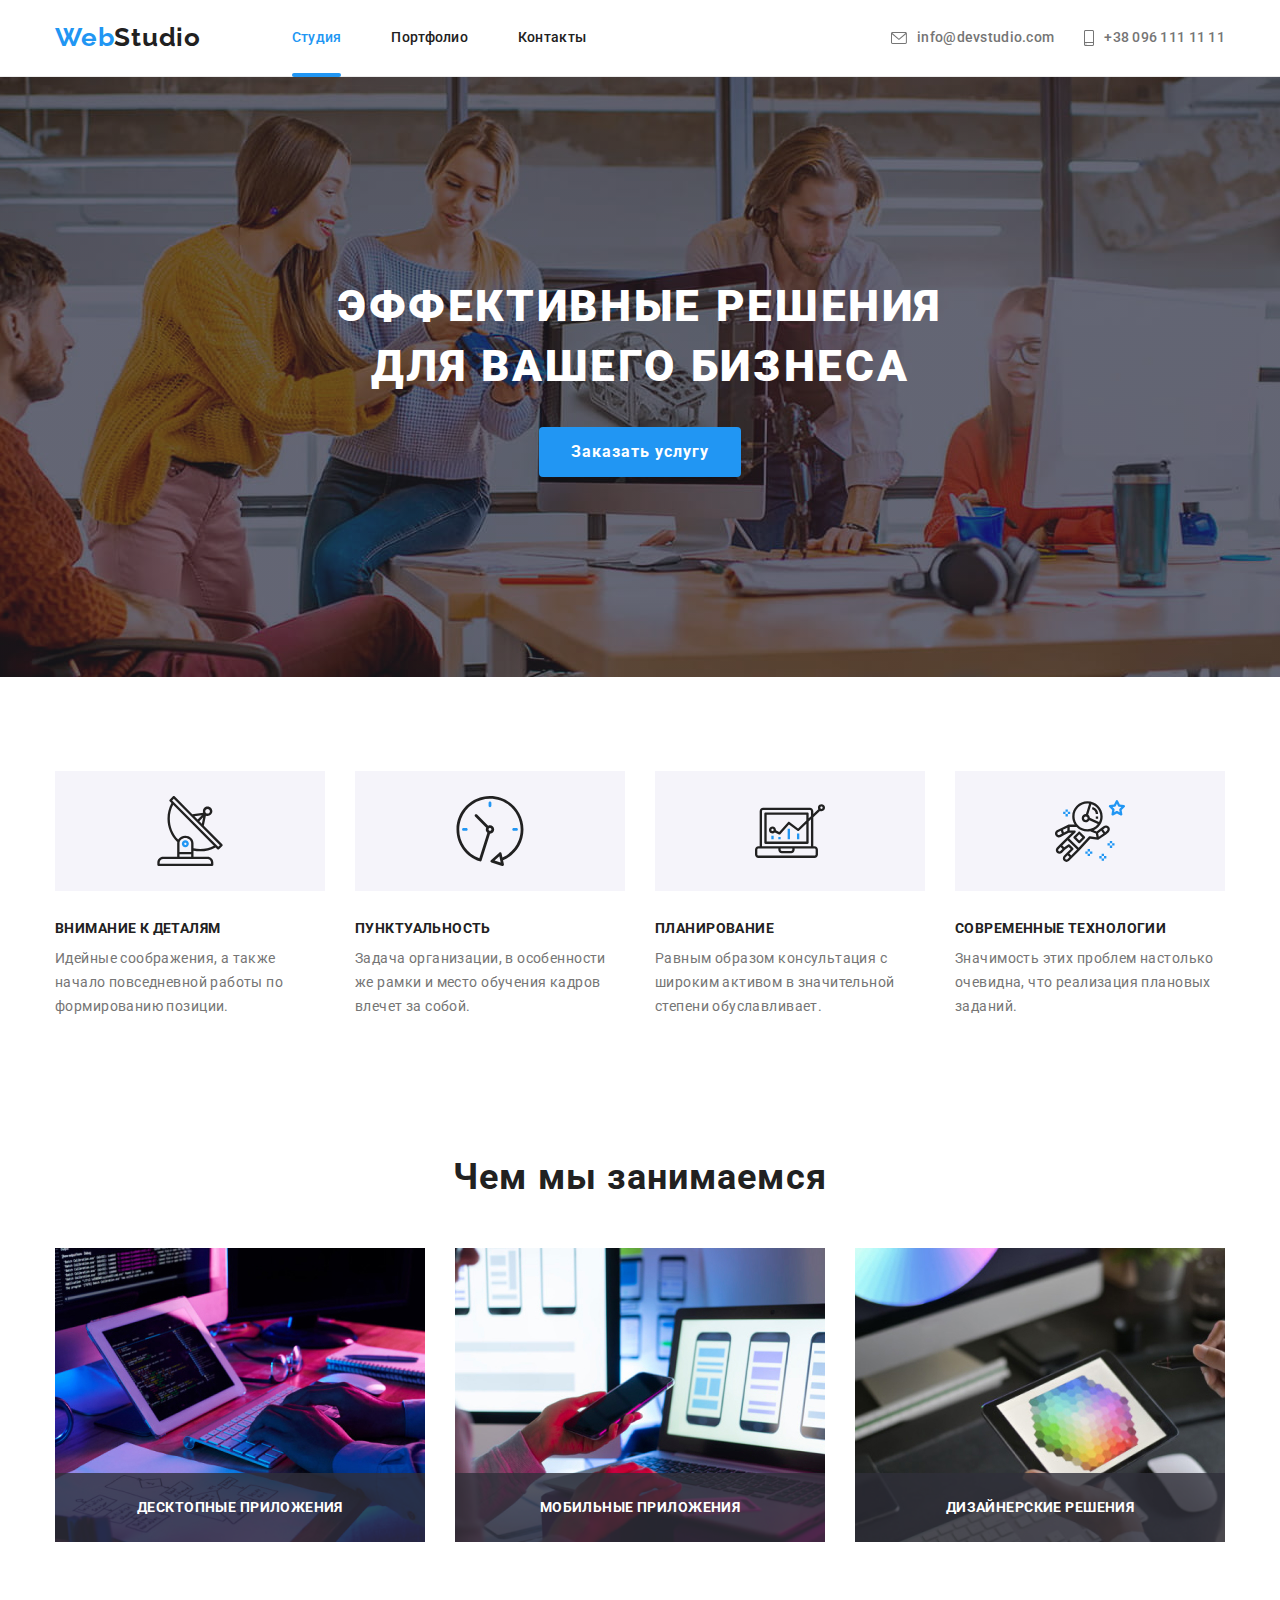
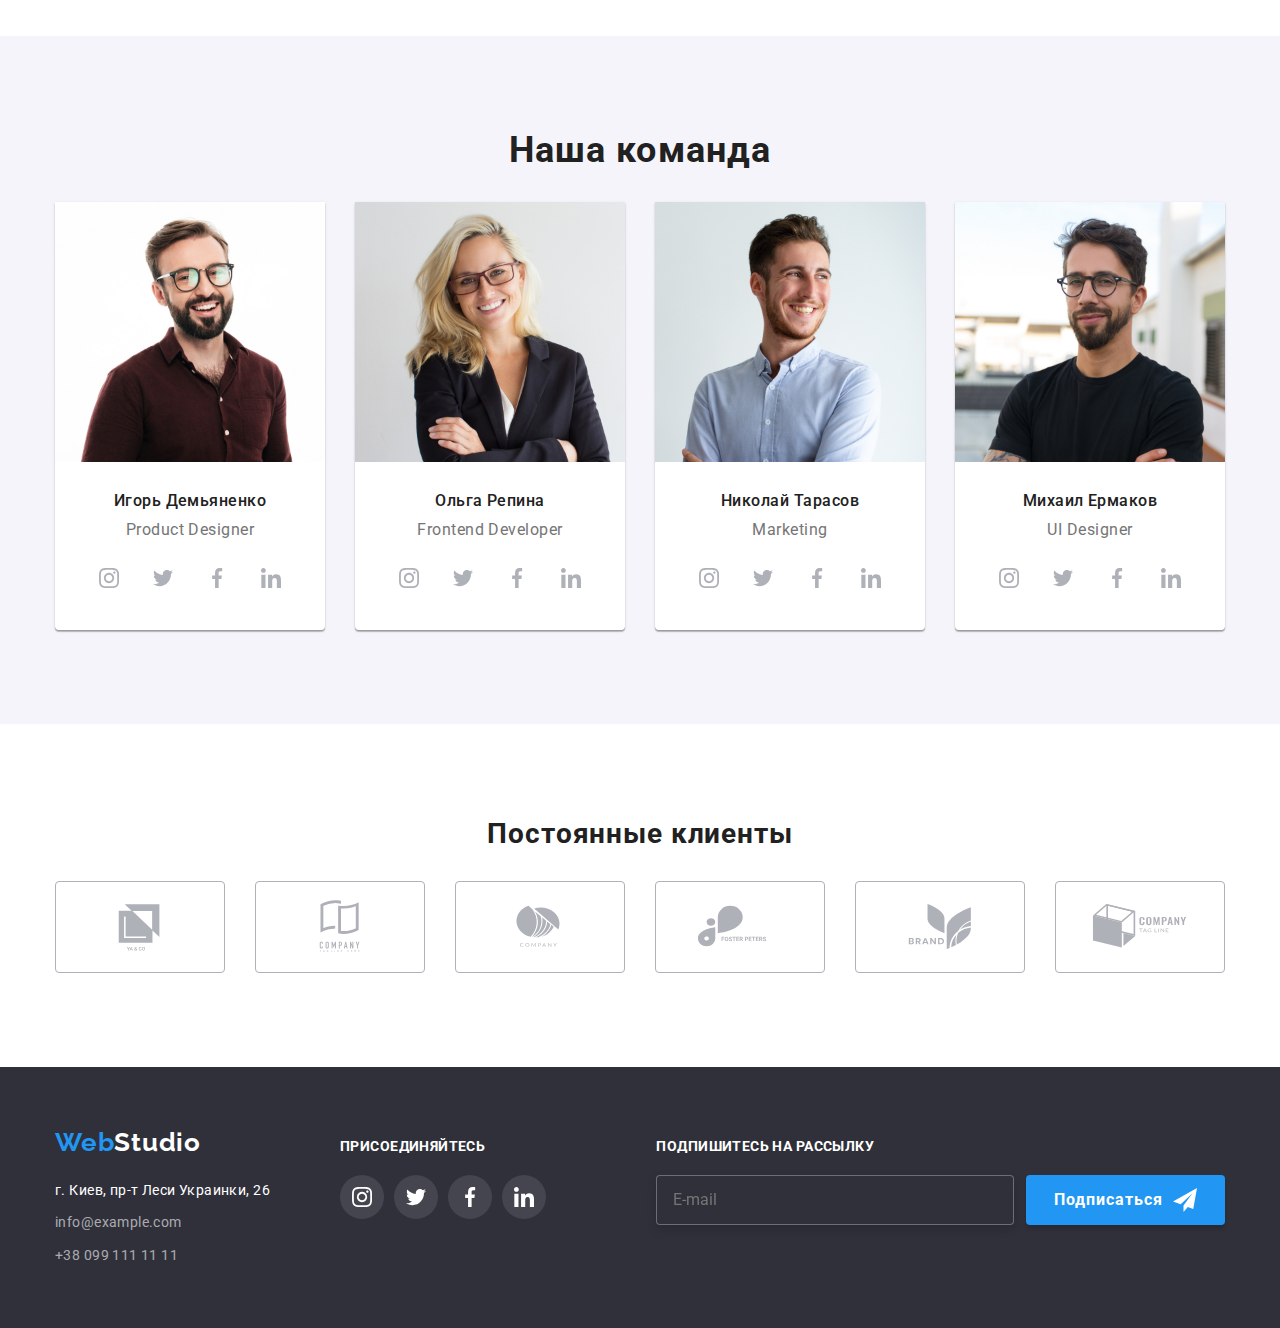
==== commit ab972683: "Change 14" ====
--- a/index.html
+++ b/index.html
@@ -13,6 +13,10 @@
     <link
       rel="stylesheet"
       href="https://cdnjs.cloudflare.com/ajax/libs/modern-normalize/1.0.0/modern-normalize.min.css"
+    />
+    <link
+      rel="stylesheet"
+      href="https://cdnjs.cloudflare.com/ajax/libs/animate.css/4.1.1/animate.min.css"
     />
     <link rel="stylesheet" href="./css/main.min.css" />
   </head>
@@ -67,55 +71,76 @@
         </div>
         <button
           data-menu-button
-          class="menu-burger__button is-open"
+          class="menu-button"
           type="button"
           aria-expanded="false"
         >
-          <svg class="menu-burger__svg" width="40" height="40">
+          <svg class="menu-button__icon" width="40" height="40">
             <use
               class="menu-burger__icon-menu"
               href="./images/sprite.svg#icon-header-menu-close"
-            ></use>
-            <use
-              class="menu-burger__icon-cross"
-              href="./images/sprite.svg#icon-menu-burg-close"
             ></use>
           </svg>
         </button>
         <!-- Menu burger-->
         <div data-menu class="menu-burger">
-          <ul class="menu-list">
-            <li class="menu-list__item">
-              <a class="menu-list__link" href="./index.html">Студия</a>
-            </li>
-            <li class="menu-list__item">
-              <a class="menu-list__link" href="./portfolio.html">Портфолио</a>
-            </li>
-
-            <li class="menu-list__item">
-              <a class="menu-list__link" href="#">Контакты</a>
-            </li>
-          </ul>
-          <ul class="menu-contacts">
-            <li class="menu-contacts__item">
-              <a href="tel:+380961111111">+38 096 111 11 11</a>
-            </li>
-            <li class="menu-contacts__item">
-              <a href="mailto:info@devstudio.com">info@devstudio.com</a>
-            </li>
-          </ul>
-          <ul class="header-socials">
-            <li class="header-socials__item">
-              <a class="header-socials__link" href="#">Instagram</a>
-            </li>
-            <li class="header-socials__item">
-              <a class="header-socials__link" href="#">Twitter</a>
-            </li>
-            <li class="header-socials__item">
-              <a class="header-socials__link" href="#">Facebook</a>
-            </li>
-            <li class="header-socials__item">
-              <a class="header-socials__link" href="#">LinkedIn</a>
+          <button
+            data-menu-close-button
+            type="button"
+            class="menu-burger__button"
+          >
+            <svg class="menu-burger__icon" width="40" height="40">
+              <use
+                class="menu-burger__icon-cross"
+                href="./images/sprite.svg#icon-menu-burg-close"
+              ></use>
+            </svg>
+          </button>
+          <ul class="menu-burger-list">
+            <li class="menu-burger-list__item">
+              <a
+                class="menu-burger-list__link menu-burger-list__link--current"
+                href="./index.html"
+                >Студия</a
+              >
+            </li>
+            <li class="menu-burger-list__item">
+              <a class="menu-burger-list__link" href="./portfolio.html"
+                >Портфолио</a
+              >
+            </li>
+            <li class="menu-burger-list__item">
+              <a class="menu-burger-list__link" href="#">Контакты</a>
+            </li>
+          </ul>
+          <ul class="menu-burger-contacts">
+            <li class="menu-burger-contacts__item">
+              <a
+                class="menu-burger-contacts__link-first"
+                href="tel:+380961111111"
+                >+38 096 111 11 11</a
+              >
+            </li>
+            <li class="menu-burger-contacts__item">
+              <a
+                class="menu-burger-contacts__link-second"
+                href="mailto:info@devstudio.com"
+                >info@devstudio.com</a
+              >
+            </li>
+          </ul>
+          <ul class="menu-burger-socials">
+            <li class="menu-burger-socials__item">
+              <a class="menu-burger-socials__link" href="#">Instagram</a>
+            </li>
+            <li class="menu-burger-socials__item">
+              <a class="menu-burger-socials__link" href="#">Twitter</a>
+            </li>
+            <li class="menu-burger-socials__item">
+              <a class="menu-burger-socials__link" href="#">Facebook</a>
+            </li>
+            <li class="menu-burger-socials__item">
+              <a class="menu-burger-socials__link" href="#">LinkedIn</a>
             </li>
           </ul>
         </div>
@@ -560,7 +585,11 @@
               />
               <button type="submit" class="footer-form-button">
                 Подписаться
-                <svg class="footer-form-svg" width="24px" height="24px">
+                <svg
+                  class="animate__animated animate__swing footer-form-svg"
+                  width="24px"
+                  height="24px"
+                >
                   <use href="./images/sprite.svg#icon-send"></use>
                 </svg>
               </button>
--- a/css/main.min.css
+++ b/css/main.min.css
@@ -1 +1 @@
-html{-webkit-box-sizing:border-box;box-sizing:border-box}*,*::after,*::before{-webkit-box-sizing:inherit;box-sizing:inherit}h1,h2,h3,h4,h5,h6,p{margin-top:0}ul{list-style:none;padding-left:0;margin:0}a{text-decoration:none;color:inherit}img{display:block;max-width:100%;height:auto}address{font-style:normal}body{font-family:"Roboto","Verdana";color:#212121}.container{max-width:480px;margin:0 auto;padding-left:15px;padding-right:15px}@media screen and (min-width: 480px){.container{min-width:480px;padding-left:15px;padding-right:15px}}@media screen and (min-width: 768px){.container{min-width:768px;padding-left:15px;padding-right:15px}}@media screen and (min-width: 1200px){.container{min-width:1200px;padding-left:15px;padding-right:15px}}.section{padding:60px 0}@media screen and (min-width: 768px){.section{padding:60px 0}}@media screen and (min-width: 1200px){.section{padding:94px 0}}@media screen and (min-width: 768px){.header{border-bottom:1px solid #ececec}}@media screen and (min-width: 1200px){.header{border-bottom:1px solid #ececec}}.header__container{display:-webkit-box;display:-ms-flexbox;display:flex;-webkit-box-pack:justify;-ms-flex-pack:justify;justify-content:space-between;-webkit-box-align:center;-ms-flex-align:center;align-items:center}@media screen and (min-width: 768px){.header__container{display:-webkit-box;display:-ms-flexbox;display:flex;-webkit-box-pack:justify;-ms-flex-pack:justify;justify-content:space-between;-webkit-box-align:center;-ms-flex-align:center;align-items:center;font-size:14px}}@media screen and (min-width: 1200px){.header__container{display:-webkit-box;display:-ms-flexbox;display:flex;-webkit-box-pack:justify;-ms-flex-pack:justify;justify-content:space-between;-webkit-box-align:center;-ms-flex-align:center;align-items:center}}.nav-cont{display:none}@media screen and (min-width: 768px){.nav-cont{display:-webkit-box;display:-ms-flexbox;display:flex}}@media screen and (min-width: 1200px){.nav-cont{display:-webkit-box;display:-ms-flexbox;display:flex;-webkit-box-pack:center;-ms-flex-pack:center;justify-content:center}}@media screen and (min-width: 768px){.header-nav{margin-right:84px}}@media screen and (min-width: 1200px){.header-nav{margin-right:305px}}.header-nav__logo{display:block;padding:16px 0 16px 0;text-decoration:none;font-family:"Raleway","Verdana";font-weight:700;font-size:24px;line-height:1.2;letter-spacing:.03em;color:#212121}@media screen and (min-width: 1200px){.header-nav__logo{font-size:26px}}.header-nav__accent{color:#2196f3}.header-menu{display:-webkit-box;display:-ms-flexbox;display:flex;gap:50px;list-style:none;font-weight:500;font-size:14px;line-height:1.14;letter-spacing:.02em}.header-menu__link{display:block;padding:30px 0;color:#212121;-webkit-transition:color 250ms cubic-bezier(0.4, 0, 0.2, 1);transition:color 250ms cubic-bezier(0.4, 0, 0.2, 1)}.header-menu__link:hover,.header-menu__link :focus{color:#2196f3}.header-menu__link:active{color:#0f4877}.header-menu__link--current{position:relative;color:#2196f3}.header-menu__link--current:after{content:"";position:absolute;bottom:-1px;left:0;height:4px;width:100%;border-radius:2px;background-color:#2196f3}.header-contacts{display:none}@media screen and (min-width: 768px){.header-contacts{display:-webkit-box;display:-ms-flexbox;display:flex;-webkit-box-pack:center;-ms-flex-pack:center;justify-content:center;-webkit-box-align:baseline;-ms-flex-align:baseline;align-items:baseline;-webkit-box-orient:vertical;-webkit-box-direction:normal;-ms-flex-direction:column;flex-direction:column}}@media screen and (min-width: 768px){.headers-contacts__item{margin-bottom:10px}.headers-contacts__item:last-child{margin-bottom:0}}@media screen and (min-width: 1200px){.header-contacts{display:-webkit-box;display:-ms-flexbox;display:flex;-webkit-box-orient:horizontal;-webkit-box-direction:normal;-ms-flex-direction:row;flex-direction:row;-webkit-box-pack:center;-ms-flex-pack:center;justify-content:center;-webkit-box-align:center;-ms-flex-align:center;align-items:center}}@media screen and (min-width: 1200px){.headers-contacts__item{margin-right:30px;margin-bottom:0}.headers-contacts__item:last-child{margin-right:0}}.headers-contacts__link{text-decoration:none;font-weight:500;font-size:12px;line-height:1.14;letter-spacing:.02em;color:#757575;-webkit-transition:color 250ms cubic-bezier(0.4, 0, 0.2, 1);transition:color 250ms cubic-bezier(0.4, 0, 0.2, 1)}.headers-contacts__link:hover,.headers-contacts__link :focus{color:#2196f3}.headers-contacts__link:active{color:#0f4877}@media screen and (min-width: 1200px){.headers-contacts__link{display:-webkit-box;display:-ms-flexbox;display:flex;-webkit-box-align:center;-ms-flex-align:center;align-items:center;font-size:14px}}.headers-contacts__icon{margin-right:10px;fill:currentColor}.section-hero{max-width:1600px;height:600px;padding:200px 0;margin:0 auto;background-image:-webkit-gradient(linear, left top, right top, from(rgba(47, 48, 58, 0.4)), to(rgba(47, 48, 58, 0.4))),url(../images/hero-bgimg.jpg);background-image:linear-gradient(to right, rgba(47, 48, 58, 0.4), rgba(47, 48, 58, 0.4)),url(../images/hero-bgimg.jpg);background-color:#2f303a;background-size:cover;background-position:center;background-repeat:no-repeat}.hero__title{margin-bottom:30px;text-align:center;font-weight:900;font-size:26px;line-height:1.6;text-align:center;letter-spacing:.06em;text-transform:uppercase;color:#fff}@media screen and (min-width: 1200px){.hero__title{font-size:44px;line-height:1.36}}.hero__button{display:block;margin:0 auto;padding:10px 32px 10px 32px;border:none;border-radius:4px;font-family:inherit;cursor:pointer;letter-spacing:.06em;font-weight:700;font-size:16px;line-height:1.875;background:#2196f3;color:#fff;-webkit-box-shadow:0px 4px 4px rgba(0,0,0,.15);box-shadow:0px 4px 4px rgba(0,0,0,.15);-webkit-transition:background-color 250ms cubic-bezier(0.4, 0, 0.2, 1),color 250ms cubic-bezier(0.4, 0, 0.2, 1);transition:background-color 250ms cubic-bezier(0.4, 0, 0.2, 1),color 250ms cubic-bezier(0.4, 0, 0.2, 1)}.hero__button:hover,.hero__button :focus{background-color:#188ce8}.hero__button:active{background-color:#0f4877}.features__title--hidden{position:absolute;width:1px;height:1px;margin:-1px;border:0;padding:0;white-space:nowrap;-webkit-clip-path:inset(100%);clip-path:inset(100%);clip:rect(0 0 0 0);overflow:hidden}.features-list{display:block;margin:0 auto}@media screen and (min-width: 768px){.features-list{display:-webkit-box;display:-ms-flexbox;display:flex;-ms-flex-wrap:wrap;flex-wrap:wrap;gap:30px}}@media screen and (min-width: 1200px){.features-list{display:-webkit-box;display:-ms-flexbox;display:flex;-webkit-box-pack:justify;-ms-flex-pack:justify;justify-content:space-between}}.features-list__item{width:100%;margin-bottom:30px}.features-list__item:nth-child(4){margin-bottom:0}@media screen and (min-width: 768px){.features-list__item{width:354px}}@media screen and (min-width: 1200px){.features-list__item{width:270px}}.container-wrapper{display:-webkit-box;display:-ms-flexbox;display:flex;-webkit-box-pack:center;-ms-flex-pack:center;justify-content:center;-webkit-box-align:center;-ms-flex-align:center;align-items:center;height:120px;margin-bottom:30px;background-color:#f5f4fa}.features-list__title{text-align:center;margin-bottom:10px;text-transform:uppercase;font-size:14px;line-height:1.14;letter-spacing:.03em}@media screen and (min-width: 768px){.features-list__title{text-align:left}}@media screen and (min-width: 1200px){.features-list__title{text-align:left}}.features-list__description{font-size:14px;line-height:1.71;letter-spacing:.03em;color:#757575}.container-wrapper__icon{min-width:70px;min-height:70px}.activity--section{display:block;padding-top:0}@media screen and (max-width: 1199px){.activity--section{display:none}}.activity__title{text-align:center;margin-bottom:50px;font-weight:700;font-size:36px;line-height:1.16;letter-spacing:.03em}.activity-list{display:-webkit-box;display:-ms-flexbox;display:flex;-webkit-box-pack:justify;-ms-flex-pack:justify;justify-content:space-between}.activity-list__wrapper{position:relative}.activity-list__text{position:absolute;bottom:0;width:100%;padding:27px 0 27px 0;margin:0;text-transform:uppercase;text-align:center;font-family:"Roboto",sans-serif;font-weight:700;font-size:14px;line-height:1.14;letter-spacing:.03em;color:#fff;background:rgba(47,48,58,.8)}.team{background-color:#f5f4fa}.team__title{margin-bottom:30px;text-align:center;font-weight:700;font-size:36px;line-height:1.16;letter-spacing:.03em;color:#212121}.team-members-list{display:block}@media screen and (min-width: 768px){.team-members-list{display:-webkit-box;display:-ms-flexbox;display:flex;-webkit-box-pack:center;-ms-flex-pack:center;justify-content:center;-ms-flex-wrap:wrap;flex-wrap:wrap;gap:30px}}@media screen and (min-width: 1200px){.team-members-list{display:-webkit-box;display:-ms-flexbox;display:flex;-webkit-box-pack:center;-ms-flex-pack:center;justify-content:center;-ms-flex-wrap:wrap;flex-wrap:wrap;gap:30px}}.team-members-list__item{border-radius:0px 0px 4px 4px;background-color:#fff;-webkit-box-shadow:0px 1px 3px rgba(0,0,0,.12),0px 1px 1px rgba(0,0,0,.14),0px 2px 1px rgba(0,0,0,.2);box-shadow:0px 1px 3px rgba(0,0,0,.12),0px 1px 1px rgba(0,0,0,.14),0px 2px 1px rgba(0,0,0,.2);margin-bottom:30px}@media screen and (min-width: 768px){.team-members-list__item{margin-bottom:0}}.team-members-list__item:nth-child(4){margin-bottom:0px}.team-members-information-block{padding:30px 0 30px 0}.team-members-list__pic{margin:0 auto}.team-members-information-block__name{text-align:center;margin-bottom:10px;font-weight:500;font-size:16px;line-height:1.18;letter-spacing:.03em;color:#212121}.team-members-information-block__pos{margin-bottom:16px;text-align:center;font-size:16px;line-height:1.18;letter-spacing:.03em;color:#757575}.team-members-social-net-list{display:-webkit-box;display:-ms-flexbox;display:flex;-webkit-box-pack:center;-ms-flex-pack:center;justify-content:center;-webkit-box-align:center;-ms-flex-align:center;align-items:center}.team-members-social-net-list__item{margin-left:10px}.team-members-social-net-list__item:nth-child(1){margin-left:0}.team-members-social-net-list__item:nth-child(4){margin-right:0}.team-members-social-net-list__link{display:-webkit-box;display:-ms-flexbox;display:flex;-webkit-box-pack:center;-ms-flex-pack:center;justify-content:center;-webkit-box-align:center;-ms-flex-align:center;align-items:center;width:44px;height:44px;border-radius:50%;color:#afb1b8;-webkit-transition:color 250ms cubic-bezier(0.4, 0, 0.2, 1),background-color 250ms cubic-bezier(0.4, 0, 0.2, 1);transition:color 250ms cubic-bezier(0.4, 0, 0.2, 1),background-color 250ms cubic-bezier(0.4, 0, 0.2, 1)}.team-members-social-net-list__link:hover,.team-members-social-net-list__link :focus{background-color:#2196f3;color:#fff}.team-members-social-net-list__link:active{background-color:#0f4877;color:#cecece}.team-members-social-net-list__icon{width:20px;height:20px;fill:currentColor}.clients{padding:60px 0;background-color:#fff}@media screen and (min-width: 1200px){.clients{padding:94px 0 94px 0}}.clients__title{text-align:center;margin-bottom:30px;font-weight:700;font-size:28px;line-height:1.17;letter-spacing:.03em}@media screen and (min-width: 1200px){.clients__title .clients__title{margin-bottom:50px;font-size:36px;line-height:1.16}}.clients-list{display:-webkit-box;display:-ms-flexbox;display:flex;-ms-flex-wrap:wrap;flex-wrap:wrap}.client-list__item{margin-right:30px}@media screen and (max-width: 479px){.client-list__item{width:calc((100% - 30px)/2);margin-bottom:30px}.client-list__item:nth-child(even){margin-right:0}}@media screen and (min-width: 480px)and (max-width: 767px){.client-list__item{width:calc((100% - 30px)/2);margin-bottom:30px}.client-list__item:nth-child(2n){margin-right:0}.client-list__item:nth-last-child(-n+2){margin-bottom:0}}@media screen and (min-width: 768px)and (max-width: 1199px){.client-list__item{width:calc((100% - 60px)/3);margin-bottom:30px}.client-list__item:nth-child(3){margin-right:-30px}.client-list__item:nth-child(6){margin-right:-30px}.client-list__item:nth-last-child(-n+3){margin-bottom:0}}@media screen and (min-width: 1199px){.client-list__item{width:170px;margin-bottom:0}.client-list__item:nth-child(6){margin-right:0}}.client-list__link{display:-webkit-box;display:-ms-flexbox;display:flex;-webkit-box-align:center;-ms-flex-align:center;align-items:center;-webkit-box-pack:center;-ms-flex-pack:center;justify-content:center;height:92px;border:1px solid #afb1b8;border-radius:4px;color:#afb1b8;-webkit-transition:border-color 250ms cubic-bezier(0.4, 0, 0.2, 1),color 250ms cubic-bezier(0.4, 0, 0.2, 1);transition:border-color 250ms cubic-bezier(0.4, 0, 0.2, 1),color 250ms cubic-bezier(0.4, 0, 0.2, 1)}.client-list__link:hover,.client-list__link :focus{border-color:#2196f3;color:#2196f3}.client-list__link:active{border-color:#0f4877;color:#0f4877}.client-list__icon{fill:currentColor}.footer{padding:60px 0 60px 0;background-color:#2f303a}.footer-contacts{text-align:center;margin-bottom:60px}@media screen and (min-width: 1200px){.footer-container{display:-webkit-box;display:-ms-flexbox;display:flex;-webkit-box-align:baseline;-ms-flex-align:baseline;align-items:baseline;-webkit-box-pack:justify;-ms-flex-pack:justify;justify-content:space-between}}@media screen and (min-width: 1200px){.footer-contacts{text-align:left;margin-bottom:0}}@media screen and (min-width: 768px){.footer-contacts-social-cont{display:-webkit-box;display:-ms-flexbox;display:flex;-webkit-box-align:baseline;-ms-flex-align:baseline;align-items:baseline;-ms-flex-pack:distribute;justify-content:space-around}}@media screen and (min-width: 1200px){.footer-contacts-social-cont{display:-webkit-box;display:-ms-flexbox;display:flex}.footer-contacts-social-cont .footer-social-net-cont{margin-left:70px}}.footer-contacts__logo{display:inline-block;margin-bottom:20px;text-decoration:none;font-family:"Raleway","Verdana";font-weight:700;font-size:26px;line-height:1.2;letter-spacing:.03em;color:#fff}.footer-contacts__accent{color:#2196f3}.footer-contacts__adress{margin-bottom:9px;font-style:unset;font-weight:400;font-size:14px;line-height:24px;letter-spacing:.03em}.footer-contacts__link{color:#fff;-webkit-transition:color 250ms cubic-bezier(0.4, 0, 0.2, 1);transition:color 250ms cubic-bezier(0.4, 0, 0.2, 1)}.footer-list{list-style:none;font-weight:400;font-size:14px;line-height:1.7;letter-spacing:.03em}.footer-list__item:not(:last-child){margin-bottom:9px}.footer-list__link{display:inline-block;text-decoration:none;color:rgba(255,255,255,.6);-webkit-transition:color 250ms cubic-bezier(0.4, 0, 0.2, 1);transition:color 250ms cubic-bezier(0.4, 0, 0.2, 1)}.footer-list__link:hover,.footer-list__link :focus{color:#2196f3}.footer-list__link:active{color:#0f4877}.footer-social-net-cont{margin-bottom:60px}@media screen and (min-width: 1200px){.footer-social-net-cont{margin-bottom:0}}.footer-social-net-cont__title{text-align:center;margin-bottom:20px;text-transform:uppercase;font-weight:700;font-size:14px;line-height:1.14;letter-spacing:.03em;color:#fff}@media screen and (min-width: 1200px){.footer-social-net-cont__title{text-align:left}}.footer-social-net-list{display:-webkit-box;display:-ms-flexbox;display:flex;-webkit-box-pack:center;-ms-flex-pack:center;justify-content:center;-webkit-box-align:center;-ms-flex-align:center;align-items:center}.footer-social-net-list__item{margin-left:10px}.footer-social-net-list__item:nth-child(1){margin-left:0}.footer-social-net-list__item:nth-child(4){margin-right:0}.footer-social-net-list__link{display:-webkit-box;display:-ms-flexbox;display:flex;-webkit-box-pack:center;-ms-flex-pack:center;justify-content:center;-webkit-box-align:center;-ms-flex-align:center;align-items:center;border-radius:50%;width:44px;height:44px;color:#fff;background-color:rgba(255,255,255,.1);-webkit-transition:background-color 250ms cubic-bezier(0.4, 0, 0.2, 1);transition:background-color 250ms cubic-bezier(0.4, 0, 0.2, 1)}.footer-social-net-list__link:hover,.footer-social-net-list__link :focus{background-color:#2196f3}.footer-social-net-list__link:active{background-color:#0f4877;fill:#cecece}.footer-social-net-list__icon{height:20px;width:20px;fill:currentColor}.footer-form-container{margin-left:auto}@media screen and (min-width: 768px){.footer-form{display:-webkit-box;display:-ms-flexbox;display:flex;-webkit-box-pack:center;-ms-flex-pack:center;justify-content:center;-webkit-box-orient:vertical;-webkit-box-direction:normal;-ms-flex-direction:column;flex-direction:column}}@media screen and (min-width: 768px){.input-submit-container{display:-webkit-inline-box;display:-ms-inline-flexbox;display:inline-flex;-webkit-box-orient:vertical;-webkit-box-direction:normal;-ms-flex-direction:column;flex-direction:column}}@media screen and (min-width: 1200px){.input-submit-container{display:-webkit-box;display:-ms-flexbox;display:flex;-webkit-box-orient:horizontal;-webkit-box-direction:normal;-ms-flex-direction:row;flex-direction:row;-webkit-box-align:baseline;-ms-flex-align:baseline;align-items:baseline}}.footer-form-input{width:100%;height:50px;margin-bottom:20px;padding:0 0 0 16px;margin-right:12px;border:1px solid rgba(255,255,255,.3);border-radius:4px;-webkit-filter:drop-shadow(0px 4px 4px rgba(0, 0, 0, 0.15));filter:drop-shadow(0px 4px 4px rgba(0, 0, 0, 0.15));color:#fff;background-color:#2f303a}@media screen and (min-width: 768px){.footer-form-input{max-width:450px;margin:0 auto;margin-bottom:20px}}@media screen and (min-width: 1200px){.footer-form-input{width:358px;margin:0}}.footer-title-email{display:block;margin-bottom:20px;text-align:center;font-weight:700;font-size:14px;line-height:1.14;letter-spacing:.03em;text-transform:uppercase;color:#fff}@media screen and (min-width: 1200px){.footer-title-email{text-align:left}}.footer-form-button{display:-webkit-box;display:-ms-flexbox;display:flex;-webkit-box-align:center;-ms-flex-align:center;align-items:center;margin:0 auto;padding:10px 28px 10px 28px;border:0;border-radius:4px;-webkit-box-shadow:0px 4px 4px rgba(0,0,0,.15);box-shadow:0px 4px 4px rgba(0,0,0,.15);cursor:pointer;font-weight:700;font-size:16px;line-height:1.875;letter-spacing:.06em;color:#fff;background:#2196f3;-webkit-transition:background-color 250ms cubic-bezier(0.4, 0, 0.2, 1);transition:background-color 250ms cubic-bezier(0.4, 0, 0.2, 1)}.footer-form-button:hover,.footer-form-button :focus{background-color:#188ce8}.footer-form-button:active{background-color:#0f4877}@media screen and (min-width: 1200px){.footer-form-button{display:-webkit-box;display:-ms-flexbox;display:flex;-webkit-box-align:center;-ms-flex-align:center;align-items:center;margin-left:12px}}.footer-form-svg{margin-left:10px;fill:currentColor}.template-container__title-hidden{display:none;text-align:center;font-weight:700;font-size:36px;line-height:1.16;letter-spacing:.03em;color:#212121}.filters-list{margin-bottom:50px}@media screen and (min-width: 768px){.filters-list{display:-webkit-box;display:-ms-flexbox;display:flex;-webkit-box-pack:center;-ms-flex-pack:center;justify-content:center}}@media screen and (min-width: 1200px){.filters-list{display:-webkit-box;display:-ms-flexbox;display:flex;-webkit-box-pack:center;-ms-flex-pack:center;justify-content:center}}.filter-list__item{display:inline-block;margin-left:8px;margin-bottom:15px}.filter-list__item:first-child{margin-left:0}.filter-list__item:nth-child(4){margin-left:0}@media screen and (min-width: 768px){.filter-list__item .filter-list__item{display:-webkit-box;display:-ms-flexbox;display:flex;-webkit-box-pack:center;-ms-flex-pack:center;justify-content:center;-webkit-box-align:center;-ms-flex-align:center;align-items:center;margin-left:8px}.filter-list__item .filter-list__item:first-child{margin-left:0}}.filter-list__button{padding:6px 22px;border:none;border-radius:4px;text-align:center;font-family:inherit;cursor:pointer;font-weight:500;font-size:16px;line-height:1.6;color:#212121;background:#f5f4fa;-webkit-transition:color 250ms cubic-bezier(0.4, 0, 0.2, 1),background-color 250ms cubic-bezier(0.4, 0, 0.2, 1),-webkit-box-shadow 250ms cubic-bezier(0.4, 0, 0.2, 1);transition:color 250ms cubic-bezier(0.4, 0, 0.2, 1),background-color 250ms cubic-bezier(0.4, 0, 0.2, 1),-webkit-box-shadow 250ms cubic-bezier(0.4, 0, 0.2, 1);transition:color 250ms cubic-bezier(0.4, 0, 0.2, 1),box-shadow 250ms cubic-bezier(0.4, 0, 0.2, 1),background-color 250ms cubic-bezier(0.4, 0, 0.2, 1);transition:color 250ms cubic-bezier(0.4, 0, 0.2, 1),box-shadow 250ms cubic-bezier(0.4, 0, 0.2, 1),background-color 250ms cubic-bezier(0.4, 0, 0.2, 1),-webkit-box-shadow 250ms cubic-bezier(0.4, 0, 0.2, 1)}.filter-list__button:hover,.filter-list__button :focus{background-color:#188ce8;color:#fff;-webkit-box-shadow:0px 3px 1px rgba(0,0,0,.1),0px 1px 2px rgba(0,0,0,.08),0px 2px 2px rgba(0,0,0,.12);box-shadow:0px 3px 1px rgba(0,0,0,.1),0px 1px 2px rgba(0,0,0,.08),0px 2px 2px rgba(0,0,0,.12)}.filter-list__button:active{background-color:#0f4877;color:#fff}.filter-list__current-button{background-color:#188ce8;color:#fff;-webkit-box-shadow:0px 3px 1px rgba(0,0,0,.1),0px 1px 2px rgba(0,0,0,.08),0px 2px 2px rgba(0,0,0,.12);box-shadow:0px 3px 1px rgba(0,0,0,.1),0px 1px 2px rgba(0,0,0,.08),0px 2px 2px rgba(0,0,0,.12)}.template-title{text-align:center;font-weight:700;font-size:36px;line-height:1.16;letter-spacing:.03em;color:#212121}.template-list{display:-webkit-box;display:-ms-flexbox;display:flex;-webkit-box-orient:vertical;-webkit-box-direction:normal;-ms-flex-direction:column;flex-direction:column;-webkit-box-align:center;-ms-flex-align:center;align-items:center}@media screen and (min-width: 768px){.template-list{display:-webkit-box;display:-ms-flexbox;display:flex;-webkit-box-orient:horizontal;-webkit-box-direction:normal;-ms-flex-direction:row;flex-direction:row;-ms-flex-wrap:wrap;flex-wrap:wrap;margin-top:-30px;margin-left:-30px}}@media screen and (min-width: 768px){.template-list{display:-webkit-box;display:-ms-flexbox;display:flex;-ms-flex-wrap:wrap;flex-wrap:wrap;margin:0 auto;margin-top:-30px;margin-left:-30px}}.template-list__item{width:100%;margin-bottom:30px}.template-list__item:nth-child(9){margin-bottom:0}@media screen and (min-width: 768px){.template-list__item{-ms-flex-preferred-size:calc(50% - 30px);flex-basis:calc(50% - 30px);margin-top:30px;margin-left:30px;margin-bottom:0}}@media screen and (min-width: 1200px){.template-list__item{-ms-flex-preferred-size:calc(33.3333333333% - 30px);flex-basis:calc(33.3333333333% - 30px);margin-top:30px;margin-left:30px}.template-list__item:nth-child(9){margin-bottom:30px}}.template-list__link{display:block;-webkit-transition:-webkit-box-shadow 250ms cubic-bezier(0.4, 0, 0.2, 1);transition:-webkit-box-shadow 250ms cubic-bezier(0.4, 0, 0.2, 1);transition:box-shadow 250ms cubic-bezier(0.4, 0, 0.2, 1);transition:box-shadow 250ms cubic-bezier(0.4, 0, 0.2, 1), -webkit-box-shadow 250ms cubic-bezier(0.4, 0, 0.2, 1)}.template-list__link:hover,.template-list__link :focus{-webkit-box-shadow:0px 1px 1px rgba(0,0,0,.12),0px 4px 4px rgba(0,0,0,.06),1px 4px 6px rgba(0,0,0,.16);box-shadow:0px 1px 1px rgba(0,0,0,.12),0px 4px 4px rgba(0,0,0,.06),1px 4px 6px rgba(0,0,0,.16)}.template-thumb-container{position:relative;overflow:hidden}.pop-up-container{position:absolute;bottom:0;top:100%;width:100%;height:auto;padding:63px 24px 63px 24px;opacity:1;background-color:rgba(33,150,243,.9);-webkit-transition:250ms cubic-bezier(0.4, 0, 0.2, 1);transition:250ms cubic-bezier(0.4, 0, 0.2, 1)}.pop-up-container__txt{font-weight:400;font-size:18px;line-height:1.55;letter-spacing:.03em;color:#fff}.template-list__link:hover .pop-up-container,.template-list__link:focus .pop-up-container{top:0;right:0;opacity:1}.thumb-description-container{padding:20px 0 4px 24px;border:1px solid #eee;border-top-width:0;background:#fff}.thumb-description-container__title{margin-bottom:4px;font-weight:700;font-size:18px;line-height:2;letter-spacing:.06em;color:#212121}.thumb-description-container__txt{margin-bottom:20px;font-weight:400;font-size:16px;line-height:1.8;color:#757575}.backdrop-container{position:fixed;top:0;left:0;width:100%;height:100%;background:rgba(0,0,0,.2);opacity:1;-webkit-transition:opacity 250ms cubic-bezier(0.4, 0, 0.2, 1);transition:opacity 250ms cubic-bezier(0.4, 0, 0.2, 1)}.backdrop-container--is-hidden{opacity:0;pointer-events:none}.modal-container{position:absolute;top:50%;left:50%;min-width:528px;min-height:581px;-webkit-transform:translate(-50%, -50%) scale(1);transform:translate(-50%, -50%) scale(1);border-radius:4px;background-color:#fff;-webkit-box-shadow:0px 1px 3px rgba(0,0,0,.12),0px 1px 1px rgba(0,0,0,.14),0px 2px 1px rgba(0,0,0,.2);box-shadow:0px 1px 3px rgba(0,0,0,.12),0px 1px 1px rgba(0,0,0,.14),0px 2px 1px rgba(0,0,0,.2)}.modal-container__button{display:-webkit-box;display:-ms-flexbox;display:flex;-webkit-box-pack:center;-ms-flex-pack:center;justify-content:center;-webkit-box-align:center;-ms-flex-align:center;align-items:center;position:absolute;top:8px;right:8px;width:30px;height:30px;border:1px solid rgba(0,0,0,.1);border-radius:50%;cursor:pointer;background-color:#fff;-webkit-transition:opacity 250ms cubic-bezier(0.4, 0, 0.2, 1),color 250ms cubic-bezier(0.4, 0, 0.2, 1);transition:opacity 250ms cubic-bezier(0.4, 0, 0.2, 1),color 250ms cubic-bezier(0.4, 0, 0.2, 1)}.modal-container__button:hover,.modal-container__button :focus{color:#2196f3}.modal-container__button:active{color:#0f4877}.modal-container__icon{display:-webkit-box;display:-ms-flexbox;display:flex;-webkit-box-pack:center;-ms-flex-pack:center;justify-content:center;-webkit-box-align:center;-ms-flex-align:center;align-items:center;position:absolute;top:50%;left:50%;padding-top:1px;-webkit-transform:translate(-50%, -50%);transform:translate(-50%, -50%);fill:currentColor}.modal-form{padding:40px}.modal-form__title{display:block;text-align:center;font-size:20px;line-height:1.15;letter-spacing:.03em;color:#000;margin-bottom:12px}.form-field{position:relative;display:-webkit-box;display:-ms-flexbox;display:flex;-webkit-box-orient:vertical;-webkit-box-direction:normal;-ms-flex-direction:column;flex-direction:column;margin-bottom:10px}.form-field:nth-child(5){margin-bottom:20px}.form-field:focus-within>.form-field__icon{fill:#2196f3}.form-field__label{margin-bottom:4px;font-weight:400;font-size:12px;line-height:1.16;letter-spacing:.01em;color:#757575}.form-field__icon{display:inline-block;position:absolute;top:50%;left:12px;-webkit-transition:fill 250ms cubic-bezier(0.4, 0, 0.2, 1);transition:fill 250ms cubic-bezier(0.4, 0, 0.2, 1)}.form-field__input{height:40px;padding:0 0 0 42px;border:1px solid rgba(33,33,33,.2);border-radius:4px;-webkit-transition:border-color 250ms cubic-bezier(0.4, 0, 0.2, 1);transition:border-color 250ms cubic-bezier(0.4, 0, 0.2, 1)}.form-field__input:focus-within{border:1px solid #2196f3;outline-style:none}.form-field__textarea{resize:none;height:120px;padding:12px 16px 12px 16px;border:1px solid rgba(33,33,33,.2);border-radius:4px;-webkit-transition:border-color 250ms cubic-bezier(0.4, 0, 0.2, 1);transition:border-color 250ms cubic-bezier(0.4, 0, 0.2, 1);font-size:14px}.form-field__textarea:focus{border:1px solid #2196f3;outline-style:none}.form-field__textarea::-webkit-input-placeholder{letter-spacing:.01em;color:rgba(117,117,117,.5)}.form-field__textarea::-moz-placeholder{letter-spacing:.01em;color:rgba(117,117,117,.5)}.form-field__textarea:-ms-input-placeholder{letter-spacing:.01em;color:rgba(117,117,117,.5)}.form-field__textarea::-ms-input-placeholder{letter-spacing:.01em;color:rgba(117,117,117,.5)}.form-field__textarea::placeholder{letter-spacing:.01em;color:rgba(117,117,117,.5)}.form-block{display:-webkit-box;display:-ms-flexbox;display:flex;-webkit-box-pack:center;-ms-flex-pack:center;justify-content:center;margin-bottom:30px}.form-block__label{display:-webkit-box;display:-ms-flexbox;display:flex;-webkit-box-pack:center;-ms-flex-pack:center;justify-content:center;-webkit-box-align:center;-ms-flex-align:center;align-items:center;font-weight:400;font-size:14px;line-height:1.7;letter-spacing:.03em;color:#757575}.form-block_checkbox{appearance:none;-webkit-appearance:none;-moz-appearance:none}.form-block__icon{margin-right:7px;border:2px solid #212121;border-radius:2px;fill:#fff;-webkit-transition:background-color 250ms cubic-bezier(0.4, 0, 0.2, 1),border-color 250ms cubic-bezier(0.4, 0, 0.2, 1),border-origin 250ms cubic-bezier(0.4, 0, 0.2, 1),background-image 250ms cubic-bezier(0.4, 0, 0.2, 1);transition:background-color 250ms cubic-bezier(0.4, 0, 0.2, 1),border-color 250ms cubic-bezier(0.4, 0, 0.2, 1),border-origin 250ms cubic-bezier(0.4, 0, 0.2, 1),background-image 250ms cubic-bezier(0.4, 0, 0.2, 1)}.form-block_checkbox:checked+.form-block__icon{background-color:#2196f3;border:#2196f3;border-radius:2px;background-origin:border-box;background-position:center;background-size:contain}.form-block__link{display:inline-block;text-decoration:underline;-webkit-text-decoration-skip-ink:none;text-decoration-skip-ink:none;font-weight:400;font-size:14px;line-height:1.7;letter-spacing:.03em;color:#2196f3}.modal-form__button{display:-webkit-box;display:-ms-flexbox;display:flex;-webkit-box-pack:center;-ms-flex-pack:center;justify-content:center;border:0;border-radius:4px;padding:10px 55px 10px 55px;margin:0 auto;text-align:center;cursor:pointer;font-weight:700;font-size:16px;line-height:1.875;letter-spacing:.06em;color:#fff;background:#2196f3;-webkit-box-shadow:0px 4px 4px rgba(0,0,0,.15);box-shadow:0px 4px 4px rgba(0,0,0,.15);-webkit-transition:background-color 250ms cubic-bezier(0.4, 0, 0.2, 1),color 250ms cubic-bezier(0.4, 0, 0.2, 1);transition:background-color 250ms cubic-bezier(0.4, 0, 0.2, 1),color 250ms cubic-bezier(0.4, 0, 0.2, 1)}.modal-form__button:hover,.modal-form__button :focus{background-color:#188ce8}.modal-form__button:active{background-color:#0f4877}.body.menu-burger-is-open{overflow-y:hidden}.body{overflow-y:scroll}.menu-burger__button{z-index:4;padding:0;border:none;background-color:rgba(0,0,0,0)}.menu-burger__button.is-open .menu-burger__icon-cross{display:none}.menu-burger__button .menu-burger__icon-cross{display:block}.menu-burger__button.is-open .menu-burger__icon-menu{display:block}.menu-burger__button .menu-burger__icon-menu{display:none}.menu-burger{display:none}.menu-burger.is-open{display:block;position:fixed;overflow-y:scroll;z-index:3;top:0;left:0;background-color:#fff;width:100%;height:100%;padding:48px 48px 48px 40px}.menu-list__item:not(:last-child){margin-bottom:32px}.menu-list__link{display:block;font-weight:500;font-size:40px;line-height:47px;letter-spacing:.02em}.menu-contacts{margin-top:302px}.menu-socials{display:-webkit-box;display:-ms-flexbox;display:flex;margin-top:64px}.menu-list__link--current{color:#2196f3}.menu-burger__close-icon{fill:currentColor}.menu-burger__close-button:hover,.menu-burger__close-button:focus{fill:#2196f3}/*# sourceMappingURL=main.min.css.map */+html{-webkit-box-sizing:border-box;box-sizing:border-box}*,*::after,*::before{-webkit-box-sizing:inherit;box-sizing:inherit}h1,h2,h3,h4,h5,h6,p{margin-top:0}ul{list-style:none;padding-left:0;margin:0}a{text-decoration:none;color:inherit}img{display:block;max-width:100%;height:auto}address{font-style:normal}body{font-family:"Roboto","Verdana";color:#212121}.container{max-width:480px;margin:0 auto;padding-left:15px;padding-right:15px}@media screen and (min-width: 480px){.container{min-width:480px;padding-left:15px;padding-right:15px}}@media screen and (min-width: 768px){.container{min-width:768px;padding-left:15px;padding-right:15px}}@media screen and (min-width: 1200px){.container{min-width:1200px;padding-left:15px;padding-right:15px}}.section{padding:60px 0}@media screen and (min-width: 768px){.section{padding:60px 0}}@media screen and (min-width: 1200px){.section{padding:94px 0}}.header{border-bottom:1px solid #ececec}@media screen and (min-width: 768px){.header{border-bottom:1px solid #ececec}}@media screen and (min-width: 1200px){.header{border-bottom:1px solid #ececec}}.header__container{display:-webkit-box;display:-ms-flexbox;display:flex;-webkit-box-pack:justify;-ms-flex-pack:justify;justify-content:space-between;-webkit-box-align:center;-ms-flex-align:center;align-items:center}@media screen and (min-width: 768px){.header__container{display:-webkit-box;display:-ms-flexbox;display:flex;-webkit-box-pack:justify;-ms-flex-pack:justify;justify-content:space-between;-webkit-box-align:center;-ms-flex-align:center;align-items:center;font-size:14px}}@media screen and (min-width: 1200px){.header__container{display:-webkit-box;display:-ms-flexbox;display:flex;-webkit-box-pack:justify;-ms-flex-pack:justify;justify-content:space-between;-webkit-box-align:center;-ms-flex-align:center;align-items:center}}.nav-cont{display:none}@media screen and (min-width: 768px){.nav-cont{display:-webkit-box;display:-ms-flexbox;display:flex}}@media screen and (min-width: 1200px){.nav-cont{display:-webkit-box;display:-ms-flexbox;display:flex;-webkit-box-pack:center;-ms-flex-pack:center;justify-content:center}}@media screen and (min-width: 768px){.header-nav{margin-right:84px}}@media screen and (min-width: 1200px){.header-nav{margin-right:305px}}.header-nav__logo{display:block;padding:16px 0 16px 0;text-decoration:none;font-family:"Raleway","Verdana";font-weight:700;font-size:24px;line-height:1.2;letter-spacing:.03em;color:#212121}@media screen and (min-width: 1200px){.header-nav__logo{font-size:26px}}.header-nav__accent{color:#2196f3}.header-menu{display:-webkit-box;display:-ms-flexbox;display:flex;gap:50px;list-style:none;font-weight:500;font-size:14px;line-height:1.14;letter-spacing:.02em}.header-menu__link{display:block;padding:30px 0;color:#212121;-webkit-transition:color 250ms cubic-bezier(0.4, 0, 0.2, 1);transition:color 250ms cubic-bezier(0.4, 0, 0.2, 1)}.header-menu__link:hover,.header-menu__link :focus{color:#2196f3}.header-menu__link:active{color:#0f4877}.header-menu__link--current{position:relative;color:#2196f3}.header-menu__link--current:after{content:"";position:absolute;bottom:-1px;left:0;height:4px;width:100%;border-radius:2px;background-color:#2196f3}.header-contacts{display:none}@media screen and (min-width: 768px){.header-contacts{display:-webkit-box;display:-ms-flexbox;display:flex;-webkit-box-pack:center;-ms-flex-pack:center;justify-content:center;-webkit-box-align:baseline;-ms-flex-align:baseline;align-items:baseline;-webkit-box-orient:vertical;-webkit-box-direction:normal;-ms-flex-direction:column;flex-direction:column}}@media screen and (min-width: 768px){.headers-contacts__item{margin-bottom:10px}.headers-contacts__item:last-child{margin-bottom:0}}@media screen and (min-width: 1200px){.header-contacts{display:-webkit-box;display:-ms-flexbox;display:flex;-webkit-box-orient:horizontal;-webkit-box-direction:normal;-ms-flex-direction:row;flex-direction:row;-webkit-box-pack:center;-ms-flex-pack:center;justify-content:center;-webkit-box-align:center;-ms-flex-align:center;align-items:center}}@media screen and (min-width: 1200px){.headers-contacts__item{margin-right:30px;margin-bottom:0}.headers-contacts__item:last-child{margin-right:0}}.headers-contacts__link{text-decoration:none;font-weight:500;font-size:12px;line-height:1.14;letter-spacing:.02em;color:#757575;-webkit-transition:color 250ms cubic-bezier(0.4, 0, 0.2, 1);transition:color 250ms cubic-bezier(0.4, 0, 0.2, 1)}.headers-contacts__link:hover,.headers-contacts__link :focus{color:#2196f3}.headers-contacts__link:active{color:#0f4877}@media screen and (min-width: 1200px){.headers-contacts__link{display:-webkit-box;display:-ms-flexbox;display:flex;-webkit-box-align:center;-ms-flex-align:center;align-items:center;font-size:14px}}.headers-contacts__icon{margin-right:10px;fill:currentColor}.section-hero{max-width:1600px;height:600px;padding:200px 0;margin:0 auto;background-image:-webkit-gradient(linear, left top, right top, from(rgba(47, 48, 58, 0.4)), to(rgba(47, 48, 58, 0.4))),url(../images/hero-bgimg.jpg);background-image:linear-gradient(to right, rgba(47, 48, 58, 0.4), rgba(47, 48, 58, 0.4)),url(../images/hero-bgimg.jpg);background-color:#2f303a;background-size:cover;background-position:center;background-repeat:no-repeat}.hero__title{margin-bottom:30px;text-align:center;font-weight:900;font-size:26px;line-height:1.6;text-align:center;letter-spacing:.06em;text-transform:uppercase;color:#fff}@media screen and (min-width: 1200px){.hero__title{font-size:44px;line-height:1.36}}.hero__button{display:block;margin:0 auto;padding:10px 32px 10px 32px;border:none;border-radius:4px;font-family:inherit;cursor:pointer;letter-spacing:.06em;font-weight:700;font-size:16px;line-height:1.875;background:#2196f3;color:#fff;-webkit-box-shadow:0px 4px 4px rgba(0,0,0,.15);box-shadow:0px 4px 4px rgba(0,0,0,.15);-webkit-transition:background-color 250ms cubic-bezier(0.4, 0, 0.2, 1),color 250ms cubic-bezier(0.4, 0, 0.2, 1);transition:background-color 250ms cubic-bezier(0.4, 0, 0.2, 1),color 250ms cubic-bezier(0.4, 0, 0.2, 1)}.hero__button:hover,.hero__button :focus{background-color:#188ce8}.hero__button:active{background-color:#0f4877}.features__title--hidden{position:absolute;width:1px;height:1px;margin:-1px;border:0;padding:0;white-space:nowrap;-webkit-clip-path:inset(100%);clip-path:inset(100%);clip:rect(0 0 0 0);overflow:hidden}.features-list{display:block;margin:0 auto}@media screen and (min-width: 768px){.features-list{display:-webkit-box;display:-ms-flexbox;display:flex;-ms-flex-wrap:wrap;flex-wrap:wrap;gap:30px}}@media screen and (min-width: 1200px){.features-list{display:-webkit-box;display:-ms-flexbox;display:flex;-webkit-box-pack:justify;-ms-flex-pack:justify;justify-content:space-between}}.features-list__item{width:100%;margin-bottom:30px}.features-list__item:nth-child(4){margin-bottom:0}@media screen and (min-width: 768px){.features-list__item{width:354px}}@media screen and (min-width: 1200px){.features-list__item{width:270px}}.container-wrapper{display:-webkit-box;display:-ms-flexbox;display:flex;-webkit-box-pack:center;-ms-flex-pack:center;justify-content:center;-webkit-box-align:center;-ms-flex-align:center;align-items:center;height:120px;margin-bottom:30px;background-color:#f5f4fa}.features-list__title{text-align:center;margin-bottom:10px;text-transform:uppercase;font-size:14px;line-height:1.14;letter-spacing:.03em}@media screen and (min-width: 768px){.features-list__title{text-align:left}}@media screen and (min-width: 1200px){.features-list__title{text-align:left}}.features-list__description{font-size:14px;line-height:1.71;letter-spacing:.03em;color:#757575}.container-wrapper__icon{min-width:70px;min-height:70px}.activity--section{display:block;padding-top:0}@media screen and (max-width: 1199px){.activity--section{display:none}}.activity__title{text-align:center;margin-bottom:50px;font-weight:700;font-size:36px;line-height:1.16;letter-spacing:.03em}.activity-list{display:-webkit-box;display:-ms-flexbox;display:flex;-webkit-box-pack:justify;-ms-flex-pack:justify;justify-content:space-between}.activity-list__wrapper{position:relative}.activity-list__text{position:absolute;bottom:0;width:100%;padding:27px 0 27px 0;margin:0;text-transform:uppercase;text-align:center;font-family:"Roboto",sans-serif;font-weight:700;font-size:14px;line-height:1.14;letter-spacing:.03em;color:#fff;background:rgba(47,48,58,.8)}.team{background-color:#f5f4fa}.team__title{margin-bottom:30px;text-align:center;font-weight:700;font-size:36px;line-height:1.16;letter-spacing:.03em;color:#212121}.team-members-list{display:block}@media screen and (min-width: 768px){.team-members-list{display:-webkit-box;display:-ms-flexbox;display:flex;-webkit-box-pack:center;-ms-flex-pack:center;justify-content:center;-ms-flex-wrap:wrap;flex-wrap:wrap;gap:30px}}@media screen and (min-width: 1200px){.team-members-list{display:-webkit-box;display:-ms-flexbox;display:flex;-webkit-box-pack:center;-ms-flex-pack:center;justify-content:center;-ms-flex-wrap:wrap;flex-wrap:wrap;gap:30px}}.team-members-list__item{border-radius:0px 0px 4px 4px;background-color:#fff;-webkit-box-shadow:0px 1px 3px rgba(0,0,0,.12),0px 1px 1px rgba(0,0,0,.14),0px 2px 1px rgba(0,0,0,.2);box-shadow:0px 1px 3px rgba(0,0,0,.12),0px 1px 1px rgba(0,0,0,.14),0px 2px 1px rgba(0,0,0,.2);margin-bottom:30px}@media screen and (min-width: 768px){.team-members-list__item{margin-bottom:0}}.team-members-list__item:nth-child(4){margin-bottom:0px}.team-members-information-block{padding:30px 0 30px 0}.team-members-list__pic{margin:0 auto}.team-members-information-block__name{text-align:center;margin-bottom:10px;font-weight:500;font-size:16px;line-height:1.18;letter-spacing:.03em;color:#212121}.team-members-information-block__pos{margin-bottom:16px;text-align:center;font-size:16px;line-height:1.18;letter-spacing:.03em;color:#757575}.team-members-social-net-list{display:-webkit-box;display:-ms-flexbox;display:flex;-webkit-box-pack:center;-ms-flex-pack:center;justify-content:center;-webkit-box-align:center;-ms-flex-align:center;align-items:center}.team-members-social-net-list__item{margin-left:10px}.team-members-social-net-list__item:nth-child(1){margin-left:0}.team-members-social-net-list__item:nth-child(4){margin-right:0}.team-members-social-net-list__link{display:-webkit-box;display:-ms-flexbox;display:flex;-webkit-box-pack:center;-ms-flex-pack:center;justify-content:center;-webkit-box-align:center;-ms-flex-align:center;align-items:center;width:44px;height:44px;border-radius:50%;color:#afb1b8;-webkit-transition:color 250ms cubic-bezier(0.4, 0, 0.2, 1),background-color 250ms cubic-bezier(0.4, 0, 0.2, 1);transition:color 250ms cubic-bezier(0.4, 0, 0.2, 1),background-color 250ms cubic-bezier(0.4, 0, 0.2, 1)}.team-members-social-net-list__link:hover,.team-members-social-net-list__link :focus{background-color:#2196f3;color:#fff}.team-members-social-net-list__link:active{background-color:#0f4877;color:#cecece}.team-members-social-net-list__icon{width:20px;height:20px;fill:currentColor}.clients{padding:60px 0;background-color:#fff}@media screen and (min-width: 1200px){.clients{padding:94px 0 94px 0}}.clients__title{text-align:center;margin-bottom:30px;font-weight:700;font-size:28px;line-height:1.17;letter-spacing:.03em}@media screen and (min-width: 1200px){.clients__title .clients__title{margin-bottom:50px;font-size:36px;line-height:1.16}}.clients-list{display:-webkit-box;display:-ms-flexbox;display:flex;-ms-flex-wrap:wrap;flex-wrap:wrap}.client-list__item{margin-right:30px}@media screen and (max-width: 479px){.client-list__item{width:calc((100% - 30px)/2);margin-bottom:30px}.client-list__item:nth-child(even){margin-right:0}}@media screen and (min-width: 480px)and (max-width: 767px){.client-list__item{width:calc((100% - 30px)/2);margin-bottom:30px}.client-list__item:nth-child(2n){margin-right:0}.client-list__item:nth-last-child(-n+2){margin-bottom:0}}@media screen and (min-width: 768px)and (max-width: 1199px){.client-list__item{width:calc((100% - 60px)/3);margin-bottom:30px}.client-list__item:nth-child(3){margin-right:-30px}.client-list__item:nth-child(6){margin-right:-30px}.client-list__item:nth-last-child(-n+3){margin-bottom:0}}@media screen and (min-width: 1199px){.client-list__item{width:170px;margin-bottom:0}.client-list__item:nth-child(6){margin-right:0}}.client-list__link{display:-webkit-box;display:-ms-flexbox;display:flex;-webkit-box-align:center;-ms-flex-align:center;align-items:center;-webkit-box-pack:center;-ms-flex-pack:center;justify-content:center;height:92px;border:1px solid #afb1b8;border-radius:4px;color:#afb1b8;-webkit-transition:border-color 250ms cubic-bezier(0.4, 0, 0.2, 1),color 250ms cubic-bezier(0.4, 0, 0.2, 1);transition:border-color 250ms cubic-bezier(0.4, 0, 0.2, 1),color 250ms cubic-bezier(0.4, 0, 0.2, 1)}.client-list__link:hover,.client-list__link :focus{border-color:#2196f3;color:#2196f3}.client-list__link:active{border-color:#0f4877;color:#0f4877}.client-list__icon{fill:currentColor}.footer{padding:60px 0 60px 0;background-color:#2f303a}.footer-contacts{text-align:center;margin-bottom:60px}@media screen and (min-width: 1200px){.footer-container{display:-webkit-box;display:-ms-flexbox;display:flex;-webkit-box-align:baseline;-ms-flex-align:baseline;align-items:baseline;-webkit-box-pack:justify;-ms-flex-pack:justify;justify-content:space-between}}@media screen and (min-width: 1200px){.footer-contacts{text-align:left;margin-bottom:0}}@media screen and (min-width: 768px){.footer-contacts-social-cont{display:-webkit-box;display:-ms-flexbox;display:flex;-webkit-box-align:baseline;-ms-flex-align:baseline;align-items:baseline;-ms-flex-pack:distribute;justify-content:space-around}}@media screen and (min-width: 1200px){.footer-contacts-social-cont{display:-webkit-box;display:-ms-flexbox;display:flex}.footer-contacts-social-cont .footer-social-net-cont{margin-left:70px}}.footer-contacts__logo{display:inline-block;margin-bottom:20px;text-decoration:none;font-family:"Raleway","Verdana";font-weight:700;font-size:26px;line-height:1.2;letter-spacing:.03em;color:#fff}.footer-contacts__accent{color:#2196f3}.footer-contacts__adress{margin-bottom:9px;font-style:unset;font-weight:400;font-size:14px;line-height:24px;letter-spacing:.03em}.footer-contacts__link{color:#fff;-webkit-transition:color 250ms cubic-bezier(0.4, 0, 0.2, 1);transition:color 250ms cubic-bezier(0.4, 0, 0.2, 1)}.footer-list{list-style:none;font-weight:400;font-size:14px;line-height:1.7;letter-spacing:.03em}.footer-list__item:not(:last-child){margin-bottom:9px}.footer-list__link{display:inline-block;text-decoration:none;color:rgba(255,255,255,.6);-webkit-transition:color 250ms cubic-bezier(0.4, 0, 0.2, 1);transition:color 250ms cubic-bezier(0.4, 0, 0.2, 1)}.footer-list__link:hover,.footer-list__link :focus{color:#2196f3}.footer-list__link:active{color:#0f4877}.footer-social-net-cont{margin-bottom:60px}@media screen and (min-width: 1200px){.footer-social-net-cont{margin-bottom:0}}.footer-social-net-cont__title{text-align:center;margin-bottom:20px;text-transform:uppercase;font-weight:700;font-size:14px;line-height:1.14;letter-spacing:.03em;color:#fff}@media screen and (min-width: 1200px){.footer-social-net-cont__title{text-align:left}}.footer-social-net-list{display:-webkit-box;display:-ms-flexbox;display:flex;-webkit-box-pack:center;-ms-flex-pack:center;justify-content:center;-webkit-box-align:center;-ms-flex-align:center;align-items:center}.footer-social-net-list__item{margin-left:10px}.footer-social-net-list__item:nth-child(1){margin-left:0}.footer-social-net-list__item:nth-child(4){margin-right:0}.footer-social-net-list__link{display:-webkit-box;display:-ms-flexbox;display:flex;-webkit-box-pack:center;-ms-flex-pack:center;justify-content:center;-webkit-box-align:center;-ms-flex-align:center;align-items:center;border-radius:50%;width:44px;height:44px;color:#fff;background-color:rgba(255,255,255,.1);-webkit-transition:background-color 250ms cubic-bezier(0.4, 0, 0.2, 1);transition:background-color 250ms cubic-bezier(0.4, 0, 0.2, 1)}.footer-social-net-list__link:hover,.footer-social-net-list__link :focus{background-color:#2196f3}.footer-social-net-list__link:active{background-color:#0f4877;fill:#cecece}.footer-social-net-list__icon{height:20px;width:20px;fill:currentColor}.footer-form-container{margin-left:auto}@media screen and (min-width: 768px){.footer-form{display:-webkit-box;display:-ms-flexbox;display:flex;-webkit-box-pack:center;-ms-flex-pack:center;justify-content:center;-webkit-box-orient:vertical;-webkit-box-direction:normal;-ms-flex-direction:column;flex-direction:column}}@media screen and (min-width: 768px){.input-submit-container{display:-webkit-inline-box;display:-ms-inline-flexbox;display:inline-flex;-webkit-box-orient:vertical;-webkit-box-direction:normal;-ms-flex-direction:column;flex-direction:column}}@media screen and (min-width: 1200px){.input-submit-container{display:-webkit-box;display:-ms-flexbox;display:flex;-webkit-box-orient:horizontal;-webkit-box-direction:normal;-ms-flex-direction:row;flex-direction:row;-webkit-box-align:baseline;-ms-flex-align:baseline;align-items:baseline}}.footer-form-input{width:100%;height:50px;margin-bottom:20px;padding:0 0 0 16px;margin-right:12px;border:1px solid rgba(255,255,255,.3);border-radius:4px;-webkit-filter:drop-shadow(0px 4px 4px rgba(0, 0, 0, 0.15));filter:drop-shadow(0px 4px 4px rgba(0, 0, 0, 0.15));color:#fff;background-color:#2f303a}@media screen and (min-width: 768px){.footer-form-input{max-width:450px;margin:0 auto;margin-bottom:20px}}@media screen and (min-width: 1200px){.footer-form-input{width:358px;margin:0}}.footer-title-email{display:block;margin-bottom:20px;text-align:center;font-weight:700;font-size:14px;line-height:1.14;letter-spacing:.03em;text-transform:uppercase;color:#fff}@media screen and (min-width: 1200px){.footer-title-email{text-align:left}}.footer-form-button{display:-webkit-box;display:-ms-flexbox;display:flex;-webkit-box-align:center;-ms-flex-align:center;align-items:center;margin:0 auto;padding:10px 28px 10px 28px;border:0;border-radius:4px;-webkit-box-shadow:0px 4px 4px rgba(0,0,0,.15);box-shadow:0px 4px 4px rgba(0,0,0,.15);cursor:pointer;font-weight:700;font-size:16px;line-height:1.875;letter-spacing:.06em;color:#fff;background:#2196f3;-webkit-transition:background-color 250ms cubic-bezier(0.4, 0, 0.2, 1);transition:background-color 250ms cubic-bezier(0.4, 0, 0.2, 1)}.footer-form-button:hover,.footer-form-button :focus{background-color:#188ce8}.footer-form-button:active{background-color:#0f4877}@media screen and (min-width: 1200px){.footer-form-button{display:-webkit-box;display:-ms-flexbox;display:flex;-webkit-box-align:center;-ms-flex-align:center;align-items:center;margin-left:12px}}.footer-form-svg{margin-left:10px;fill:currentColor}.template-container__title-hidden{display:none;text-align:center;font-weight:700;font-size:36px;line-height:1.16;letter-spacing:.03em;color:#212121}.filters-list{margin-bottom:50px}@media screen and (min-width: 768px){.filters-list{display:-webkit-box;display:-ms-flexbox;display:flex;-webkit-box-pack:center;-ms-flex-pack:center;justify-content:center}}@media screen and (min-width: 1200px){.filters-list{display:-webkit-box;display:-ms-flexbox;display:flex;-webkit-box-pack:center;-ms-flex-pack:center;justify-content:center}}.filter-list__item{display:inline-block;margin-left:8px;margin-bottom:15px}.filter-list__item:first-child{margin-left:0}.filter-list__item:nth-child(4){margin-left:0}@media screen and (min-width: 768px){.filter-list__item .filter-list__item{display:-webkit-box;display:-ms-flexbox;display:flex;-webkit-box-pack:center;-ms-flex-pack:center;justify-content:center;-webkit-box-align:center;-ms-flex-align:center;align-items:center;margin-left:8px}.filter-list__item .filter-list__item:first-child{margin-left:0}}.filter-list__button{padding:6px 22px;border:none;border-radius:4px;text-align:center;font-family:inherit;cursor:pointer;font-weight:500;font-size:16px;line-height:1.6;color:#212121;background:#f5f4fa;-webkit-transition:color 250ms cubic-bezier(0.4, 0, 0.2, 1),background-color 250ms cubic-bezier(0.4, 0, 0.2, 1),-webkit-box-shadow 250ms cubic-bezier(0.4, 0, 0.2, 1);transition:color 250ms cubic-bezier(0.4, 0, 0.2, 1),background-color 250ms cubic-bezier(0.4, 0, 0.2, 1),-webkit-box-shadow 250ms cubic-bezier(0.4, 0, 0.2, 1);transition:color 250ms cubic-bezier(0.4, 0, 0.2, 1),box-shadow 250ms cubic-bezier(0.4, 0, 0.2, 1),background-color 250ms cubic-bezier(0.4, 0, 0.2, 1);transition:color 250ms cubic-bezier(0.4, 0, 0.2, 1),box-shadow 250ms cubic-bezier(0.4, 0, 0.2, 1),background-color 250ms cubic-bezier(0.4, 0, 0.2, 1),-webkit-box-shadow 250ms cubic-bezier(0.4, 0, 0.2, 1)}.filter-list__button:hover,.filter-list__button :focus{background-color:#188ce8;color:#fff;-webkit-box-shadow:0px 3px 1px rgba(0,0,0,.1),0px 1px 2px rgba(0,0,0,.08),0px 2px 2px rgba(0,0,0,.12);box-shadow:0px 3px 1px rgba(0,0,0,.1),0px 1px 2px rgba(0,0,0,.08),0px 2px 2px rgba(0,0,0,.12)}.filter-list__button:active{background-color:#0f4877;color:#fff}.filter-list__current-button{background-color:#188ce8;color:#fff;-webkit-box-shadow:0px 3px 1px rgba(0,0,0,.1),0px 1px 2px rgba(0,0,0,.08),0px 2px 2px rgba(0,0,0,.12);box-shadow:0px 3px 1px rgba(0,0,0,.1),0px 1px 2px rgba(0,0,0,.08),0px 2px 2px rgba(0,0,0,.12)}.template-title{text-align:center;font-weight:700;font-size:36px;line-height:1.16;letter-spacing:.03em;color:#212121}.template-list{display:-webkit-box;display:-ms-flexbox;display:flex;-webkit-box-orient:vertical;-webkit-box-direction:normal;-ms-flex-direction:column;flex-direction:column;-webkit-box-align:center;-ms-flex-align:center;align-items:center}@media screen and (min-width: 768px){.template-list{display:-webkit-box;display:-ms-flexbox;display:flex;-webkit-box-orient:horizontal;-webkit-box-direction:normal;-ms-flex-direction:row;flex-direction:row;-ms-flex-wrap:wrap;flex-wrap:wrap;margin-top:-30px;margin-left:-30px}}@media screen and (min-width: 768px){.template-list{display:-webkit-box;display:-ms-flexbox;display:flex;-ms-flex-wrap:wrap;flex-wrap:wrap;margin:0 auto;margin-top:-30px;margin-left:-30px}}.template-list__item{width:100%;margin-bottom:30px}.template-list__item:nth-child(9){margin-bottom:0}@media screen and (min-width: 768px){.template-list__item{-ms-flex-preferred-size:calc(50% - 30px);flex-basis:calc(50% - 30px);margin-top:30px;margin-left:30px;margin-bottom:0}}@media screen and (min-width: 1200px){.template-list__item{-ms-flex-preferred-size:calc(33.3333333333% - 30px);flex-basis:calc(33.3333333333% - 30px);margin-top:30px;margin-left:30px}.template-list__item:nth-child(9){margin-bottom:30px}}.template-list__link{display:block;-webkit-transition:-webkit-box-shadow 250ms cubic-bezier(0.4, 0, 0.2, 1);transition:-webkit-box-shadow 250ms cubic-bezier(0.4, 0, 0.2, 1);transition:box-shadow 250ms cubic-bezier(0.4, 0, 0.2, 1);transition:box-shadow 250ms cubic-bezier(0.4, 0, 0.2, 1), -webkit-box-shadow 250ms cubic-bezier(0.4, 0, 0.2, 1)}.template-list__link:hover,.template-list__link :focus{-webkit-box-shadow:0px 1px 1px rgba(0,0,0,.12),0px 4px 4px rgba(0,0,0,.06),1px 4px 6px rgba(0,0,0,.16);box-shadow:0px 1px 1px rgba(0,0,0,.12),0px 4px 4px rgba(0,0,0,.06),1px 4px 6px rgba(0,0,0,.16)}.template-thumb-container{position:relative;overflow:hidden}.pop-up-container{position:absolute;bottom:0;top:100%;width:100%;height:auto;padding:63px 24px 63px 24px;opacity:1;background-color:rgba(33,150,243,.9);-webkit-transition:250ms cubic-bezier(0.4, 0, 0.2, 1);transition:250ms cubic-bezier(0.4, 0, 0.2, 1)}.pop-up-container__txt{font-weight:400;font-size:18px;line-height:1.55;letter-spacing:.03em;color:#fff}.template-list__link:hover .pop-up-container,.template-list__link:focus .pop-up-container{top:0;right:0;opacity:1}.thumb-description-container{padding:20px 0 4px 24px;border:1px solid #eee;border-top-width:0;background:#fff}.thumb-description-container__title{margin-bottom:4px;font-weight:700;font-size:18px;line-height:2;letter-spacing:.06em;color:#212121}.thumb-description-container__txt{margin-bottom:20px;font-weight:400;font-size:16px;line-height:1.8;color:#757575}.backdrop-container{position:fixed;top:0;left:0;width:100%;height:100%;background:rgba(0,0,0,.2);opacity:1;-webkit-transition:opacity 250ms cubic-bezier(0.4, 0, 0.2, 1);transition:opacity 250ms cubic-bezier(0.4, 0, 0.2, 1)}@media screen and (min-width: 1200px){.backdrop-container{position:fixed;top:0;left:0;width:100%;height:100%;background:rgba(0,0,0,.2);opacity:1;-webkit-transition:opacity 250ms cubic-bezier(0.4, 0, 0.2, 1);transition:opacity 250ms cubic-bezier(0.4, 0, 0.2, 1)}}@media screen and (min-width: 1200px){.backdrop-container{position:fixed;top:0;left:0;width:100%;height:100%;background:rgba(0,0,0,.2);opacity:1;-webkit-transition:opacity 250ms cubic-bezier(0.4, 0, 0.2, 1);transition:opacity 250ms cubic-bezier(0.4, 0, 0.2, 1)}}.backdrop-container--is-hidden{opacity:0;pointer-events:none}.modal-container{position:relative;max-width:450px;max-height:610px;background-color:#fff;margin:0 auto;border-radius:4px;-webkit-box-shadow:0px 1px 3px rgba(0,0,0,.12),0px 1px 1px rgba(0,0,0,.14),0px 2px 1px rgba(0,0,0,.2);box-shadow:0px 1px 3px rgba(0,0,0,.12),0px 1px 1px rgba(0,0,0,.14),0px 2px 1px rgba(0,0,0,.2)}@media screen and (min-width: 1200px){.modal-container{position:absolute;top:50%;left:50%;min-width:528px;min-height:581px;-webkit-transform:translate(-50%, -50%) scale(1);transform:translate(-50%, -50%) scale(1);border-radius:4px;background-color:#fff;-webkit-box-shadow:0px 1px 3px rgba(0,0,0,.12),0px 1px 1px rgba(0,0,0,.14),0px 2px 1px rgba(0,0,0,.2);box-shadow:0px 1px 3px rgba(0,0,0,.12),0px 1px 1px rgba(0,0,0,.14),0px 2px 1px rgba(0,0,0,.2)}}.modal-container__button{position:absolute;top:8px;right:8px;width:30px;height:30px;border:1px solid rgba(0,0,0,.1);border-radius:50%;background-color:#fff}@media screen and (min-width: 1200px){.modal-container__button{display:-webkit-box;display:-ms-flexbox;display:flex;-webkit-box-pack:center;-ms-flex-pack:center;justify-content:center;-webkit-box-align:center;-ms-flex-align:center;align-items:center;height:30px;border:1px solid rgba(0,0,0,.1);border-radius:50%;cursor:pointer;background-color:#fff;-webkit-transition:opacity 250ms cubic-bezier(0.4, 0, 0.2, 1),color 250ms cubic-bezier(0.4, 0, 0.2, 1);transition:opacity 250ms cubic-bezier(0.4, 0, 0.2, 1),color 250ms cubic-bezier(0.4, 0, 0.2, 1)}.modal-container__button:hover,.modal-container__button :focus{color:#2196f3}.modal-container__button:active{color:#0f4877}}.modal-container__icon{position:absolute;top:5px;right:5px;fill:currentColor}.modal-form{padding:40px}.modal-form__title{display:block;text-align:center;font-size:20px;line-height:1.15;letter-spacing:.03em;color:#000;margin-bottom:12px}.form-field{position:relative;display:-webkit-box;display:-ms-flexbox;display:flex;-webkit-box-orient:vertical;-webkit-box-direction:normal;-ms-flex-direction:column;flex-direction:column;margin-bottom:10px}.form-field:nth-child(5){margin-bottom:20px}.form-field:focus-within>.form-field__icon{fill:#2196f3}.form-field__label{margin-bottom:4px;font-weight:400;font-size:12px;line-height:1.16;letter-spacing:.01em;color:#757575}.form-field__icon{display:inline-block;position:absolute;top:50%;left:12px;-webkit-transition:fill 250ms cubic-bezier(0.4, 0, 0.2, 1);transition:fill 250ms cubic-bezier(0.4, 0, 0.2, 1)}.form-field__input{height:40px;padding:0 0 0 42px;border:1px solid rgba(33,33,33,.2);border-radius:4px;-webkit-transition:border-color 250ms cubic-bezier(0.4, 0, 0.2, 1);transition:border-color 250ms cubic-bezier(0.4, 0, 0.2, 1)}.form-field__input:focus-within{border:1px solid #2196f3;outline-style:none}.form-field__textarea{resize:none;height:120px;padding:12px 16px 12px 16px;border:1px solid rgba(33,33,33,.2);border-radius:4px;-webkit-transition:border-color 250ms cubic-bezier(0.4, 0, 0.2, 1);transition:border-color 250ms cubic-bezier(0.4, 0, 0.2, 1);font-size:14px}.form-field__textarea:focus{border:1px solid #2196f3;outline-style:none}.form-field__textarea::-webkit-input-placeholder{letter-spacing:.01em;color:rgba(117,117,117,.5)}.form-field__textarea::-moz-placeholder{letter-spacing:.01em;color:rgba(117,117,117,.5)}.form-field__textarea:-ms-input-placeholder{letter-spacing:.01em;color:rgba(117,117,117,.5)}.form-field__textarea::-ms-input-placeholder{letter-spacing:.01em;color:rgba(117,117,117,.5)}.form-field__textarea::placeholder{letter-spacing:.01em;color:rgba(117,117,117,.5)}.form-block{display:-webkit-box;display:-ms-flexbox;display:flex;-webkit-box-pack:center;-ms-flex-pack:center;justify-content:center;margin-bottom:30px}.form-block__label{display:-webkit-box;display:-ms-flexbox;display:flex;-webkit-box-pack:center;-ms-flex-pack:center;justify-content:center;-webkit-box-align:center;-ms-flex-align:center;align-items:center;font-weight:400;font-size:12px;line-height:1.16;letter-spacing:.03em;color:#757575}@media screen and (min-width: 1200px){.form-block__label{display:-webkit-box;display:-ms-flexbox;display:flex;-webkit-box-pack:center;-ms-flex-pack:center;justify-content:center;-webkit-box-align:center;-ms-flex-align:center;align-items:center;font-weight:400;font-size:14px;line-height:1.7;letter-spacing:.03em;color:#757575}}.form-block_checkbox{appearance:none;-webkit-appearance:none;-moz-appearance:none}.form-block__icon{width:16px;height:15px;margin-right:7px;outline:2px solid #212121;outline-offset:-2px;border-radius:2px;fill:#fff;-webkit-transition:background-color 250ms cubic-bezier(0.4, 0, 0.2, 1),outline-color 250ms cubic-bezier(0.4, 0, 0.2, 1),background-image 250ms cubic-bezier(0.4, 0, 0.2, 1);transition:background-color 250ms cubic-bezier(0.4, 0, 0.2, 1),outline-color 250ms cubic-bezier(0.4, 0, 0.2, 1),background-image 250ms cubic-bezier(0.4, 0, 0.2, 1)}.form-block_checkbox:checked+.form-block__icon{background-color:#2196f3;outline:#2196f3;border-radius:2px;background-origin:border-box;background-position:center;background-size:contain}.form-block__link{display:inline-block;text-decoration:underline;-webkit-text-decoration-skip-ink:none;text-decoration-skip-ink:none;font-weight:400;font-size:12px;line-height:1.16;letter-spacing:.03em;color:#2196f3}@media screen and (min-width: 1200px){.form-block__link{display:inline-block;text-decoration:underline;-webkit-text-decoration-skip-ink:none;text-decoration-skip-ink:none;font-weight:400;font-size:14px;line-height:1.7;letter-spacing:.03em;color:#2196f3}}.modal-form__button{display:-webkit-box;display:-ms-flexbox;display:flex;-webkit-box-pack:center;-ms-flex-pack:center;justify-content:center;border:0;border-radius:4px;padding:10px 55px 10px 55px;margin:0 auto;text-align:center;cursor:pointer;font-weight:700;font-size:16px;line-height:1.875;letter-spacing:.06em;color:#fff;background:#2196f3;-webkit-box-shadow:0px 4px 4px rgba(0,0,0,.15);box-shadow:0px 4px 4px rgba(0,0,0,.15);-webkit-transition:background-color 250ms cubic-bezier(0.4, 0, 0.2, 1),color 250ms cubic-bezier(0.4, 0, 0.2, 1);transition:background-color 250ms cubic-bezier(0.4, 0, 0.2, 1),color 250ms cubic-bezier(0.4, 0, 0.2, 1)}.modal-form__button:hover,.modal-form__button :focus{background-color:#188ce8}.modal-form__button:active{background-color:#0f4877}.body.menu-burger-is-open{overflow-y:hidden}.body{overflow-y:scroll}.menu-button{padding:0;border:none;background-color:rgba(0,0,0,0)}.menu-button:hover,.menu-button:focus{color:#2196f3}.menu-button__icon{fill:currentColor}.menu-button:hover,.menu-button:focus{color:#2196f3}@media screen and (min-width: 480px)and (max-width: 767px){.menu-button{padding:0;border:none;background-color:rgba(0,0,0,0);display:-webkit-inline-box;display:-ms-inline-flexbox;display:inline-flex}}@media screen and (min-width: 768px){.menu-button{display:none}}.menu-burger__button:hover,.menu-burger__button:focus{color:#2196f3}.menu-burger{position:relative;display:none}.menu-burger.is-open{display:block;position:fixed;overflow-y:scroll;z-index:3;top:0;left:0;background-color:#fff;width:100%;height:100%;padding:48px 48px 48px 40px}.menu-burger__button{position:absolute;top:10px;right:15px;padding:0;border:none;background-color:rgba(0,0,0,0)}.menu-burger__icon{fill:currentColor}.menu-burger-list{display:-webkit-box;display:-ms-flexbox;display:flex;-webkit-box-orient:vertical;-webkit-box-direction:normal;-ms-flex-direction:column;flex-direction:column}.menu-burger-list__item:not(:last-child){margin-bottom:32px}.menu-burger-list__link{display:inline-block;font-weight:500;font-size:40px;line-height:47px;letter-spacing:.02em}.menu-burger-list__link:hover,.menu-burger-list__link:focus{color:#2196f3}.menu-burger-list__link--current{color:#2196f3}.menu-burger-contacts{margin-top:302px}.menu-burger-contacts__item{margin-bottom:32px}.menu-burger-contacts__link-first{display:inline-block;font-weight:500;font-size:34px;line-height:1.17;letter-spacing:.02em;color:#2196f3}.menu-burger-contacts__link-first:focus{color:#2196f3}.menu-burger-contacts__link-second{display:inline-block;font-weight:500;font-size:24px;line-height:1.16;letter-spacing:.02em;color:#757575}.menu-burger-contacts__link-second:hover,.menu-burger-contacts__link-second:focus{color:#2196f3}.menu-burger-socials{display:-webkit-box;display:-ms-flexbox;display:flex;margin-top:64px}.menu-burger-socials__item{padding:0 10px}.menu-burger-socials__item:not(:last-child){border-right:1px solid rgba(33,33,33,.2)}.menu-burger-socials__item:nth-child(1){padding-left:0}.menu-burger-socials__item:nth-child(4){padding-right:0}.menu-burger-socials__link{display:inline-block;font-weight:500;font-size:18px;line-height:22px;letter-spacing:.02em;color:#2196f3}.menu-burger__close-icon{fill:currentColor}.menu-burger__close-button:hover,.menu-burger__close-button:focus{fill:#2196f3}/*# sourceMappingURL=main.min.css.map */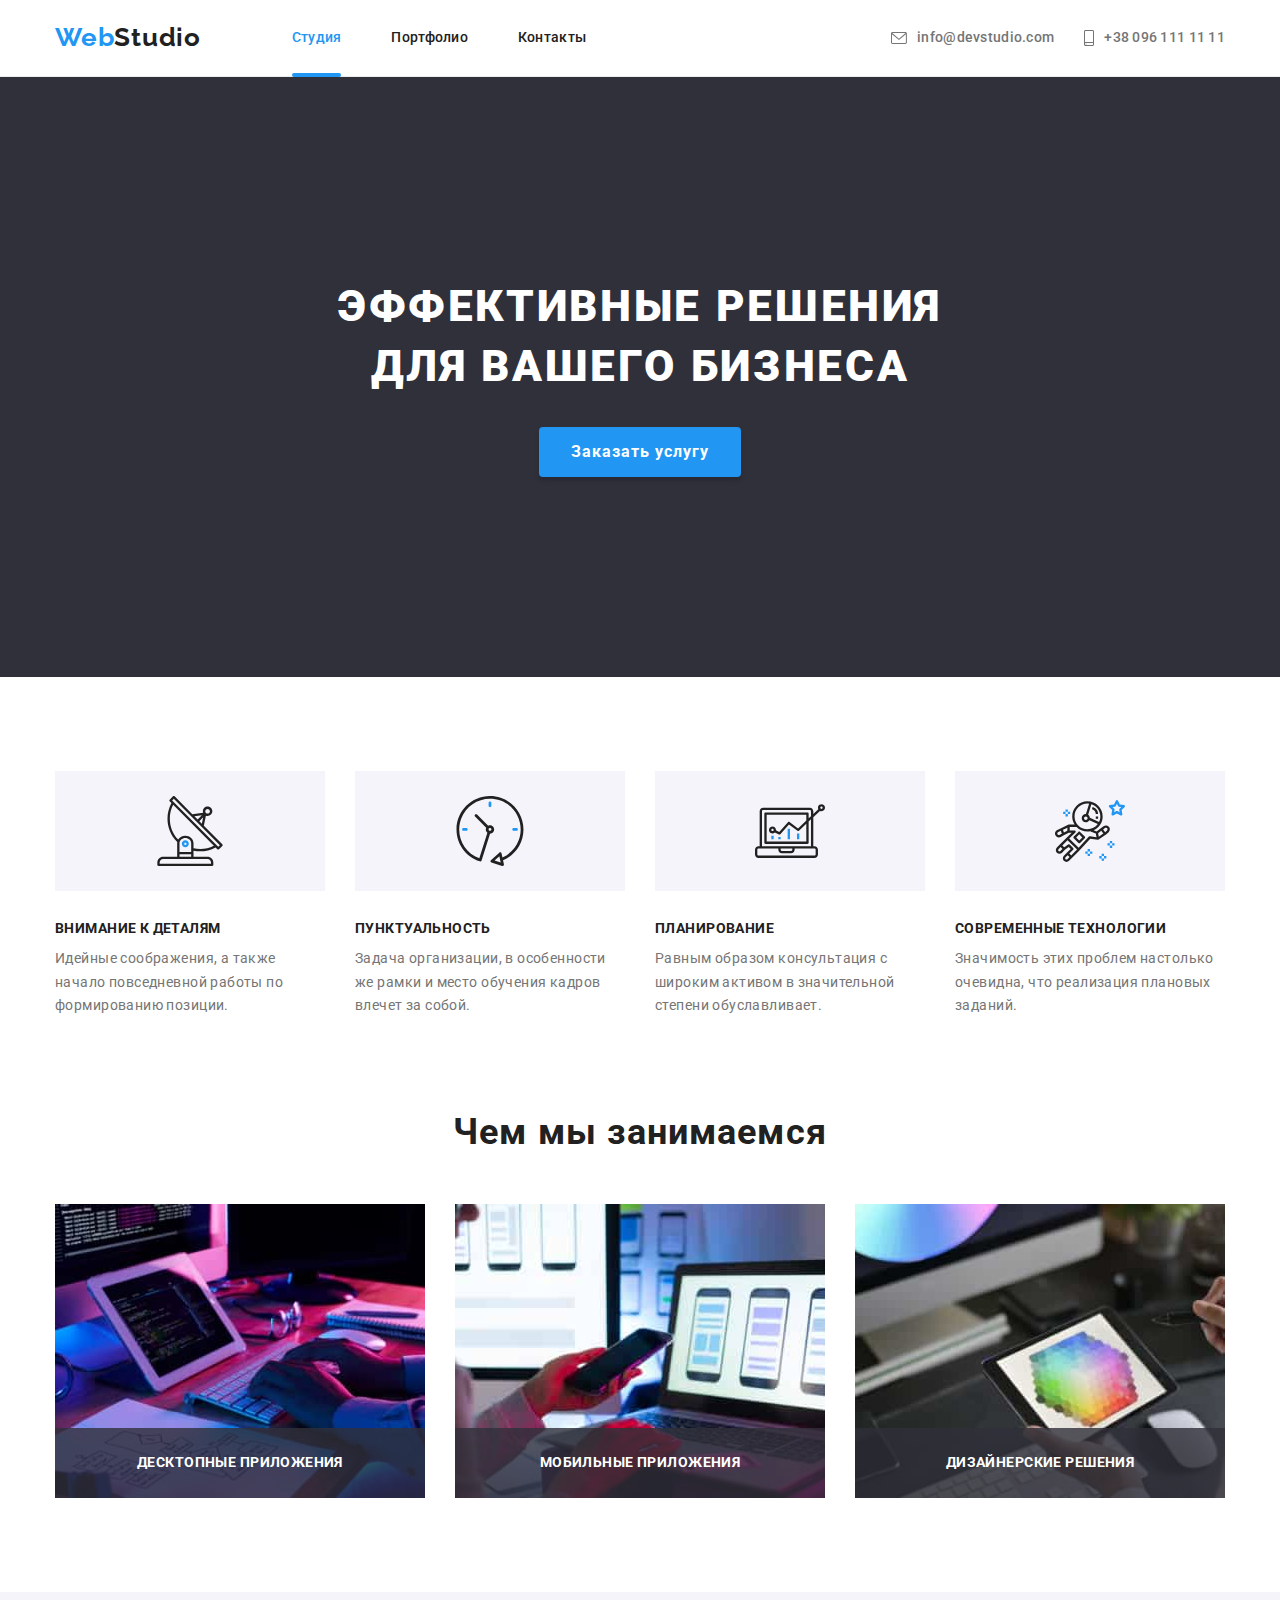
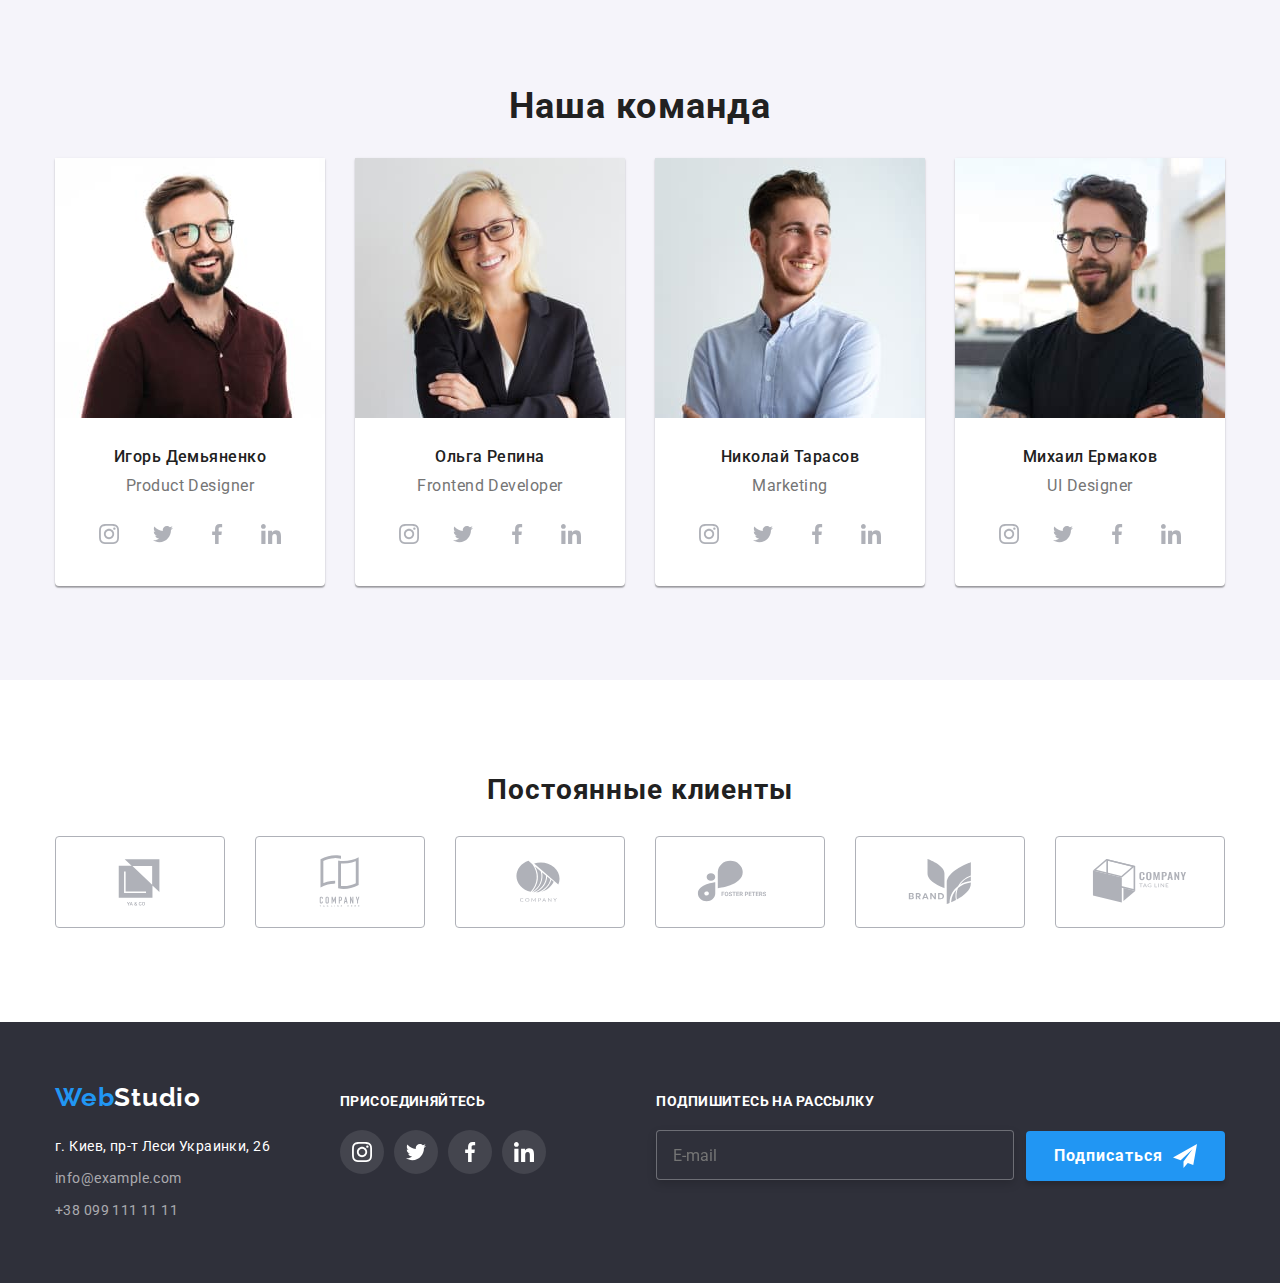
==== commit 803712ac: "Change 17" ====
--- a/index.html
+++ b/index.html
@@ -43,7 +43,7 @@
                 >
               </li>
               <li class="header-menu__item">
-                <a class="header-menu__link" href="">Контакты</a>
+                <a class="header-menu__link" href="#">Контакты</a>
               </li>
             </ul>
           </nav>
@@ -223,34 +223,58 @@
           <ul class="activity-list">
             <li class="activity-list__item">
               <div class="activity-list__wrapper">
-                <img
-                  class="activity-list__thumb"
-                  src="./images/box1.jpg"
-                  alt="верстка сайту"
-                  width="370"
-                />
+                <picture>
+                  <source
+                    srcset="
+                      ./images/box/box1@1x.jpg 1x,
+                      ./images/box/box1@2x.jpg 2x
+                    "
+                  />
+                  <img
+                    class="activity-list__thumb"
+                    src="./images/box1@1x.jpg"
+                    alt="верстка сайту"
+                    width="370"
+                  />
+                </picture>
                 <p class="activity-list__text">Десктопные приложения</p>
               </div>
             </li>
             <li class="activity-list__item">
               <div class="activity-list__wrapper">
-                <img
-                  class="activity-list__thumb"
-                  src="./images/box2.jpg"
-                  alt="адаптивність сайту"
-                  width="370"
-                />
+                <picture>
+                  <source
+                    srcset="
+                      ./images/box/box2@1x.jpg 1x,
+                      ./images/box/box2@2x.jpg 2x
+                    "
+                  />
+                  <img
+                    class="activity-list__thumb"
+                    src="./images/box2@1x.jpg"
+                    alt="верстка сайту"
+                    width="370"
+                  />
+                </picture>
                 <p class="activity-list__text">Мобильные приложения</p>
               </div>
             </li>
             <li class="activity-list__item">
               <div class="activity-list__wrapper">
-                <img
-                  class="activity-list__thumb"
-                  src="./images/box3.jpg"
-                  alt="дизайн сайту"
-                  width="370"
-                />
+                <picture>
+                  <source
+                    srcset="
+                      ./images/box/box3@1x.jpg 1x,
+                      ./images/box/box3@2x.jpg 2x
+                    "
+                  />
+                  <img
+                    class="activity-list__thumb"
+                    src="./images/box3@1x.jpg"
+                    alt="верстка сайту"
+                    width="370"
+                  />
+                </picture>
                 <p class="activity-list__text">Дизайнерские решения</p>
               </div>
             </li>
@@ -263,12 +287,36 @@
           <h2 class="team__title">Наша команда</h2>
           <ul class="team-members-list">
             <li class="team-members-list__item">
-              <img
-                src="./images/employee1.jpg"
-                alt="Перший працівник"
-                width="270"
-                class="team-members-list__pic"
-              />
+              <picture>
+                <source
+                  srcset="
+                    ./images/team/employee1/wrkr1-mob@1x.jpg  1x,
+                    ./images/team/employee1/wrkr1-mob@1x.webp 1x,
+                    ./images/team/employee1/wrkr1-mob@2x.jpg  2x,
+                    ./images/team/employee1/wrkr1-mob@2x.webp 2x
+                  "
+                  media="(max-width: 767px)"
+                />
+                <source
+                  srcset="
+                    ./images/team/employee1/wrkr1-desktp@1x.jpg 1x,
+                    ./images/team/employee1/wrkr1-desktp@2x.jpg 2x
+                  "
+                  media="(min-width: 1200px)"
+                />
+                <source
+                  srcset="
+                    ./images/team/employee1/wrkr1-tablt@1x.jpg 1x,
+                    ./images/team/employee1/wrkr1-tablt@2x.jpg 2x
+                  "
+                  media="(min-width: 768px)"
+                />
+                <img
+                  class="activity-list__thumb"
+                  src="./images/team/employee1/wrkr1-desktp@1x.jpg"
+                  alt="Перший працівник"
+                />
+              </picture>
               <div class="team-members-information-block">
                 <h3 class="team-members-information-block__name">
                   Игорь Демьяненко
@@ -276,31 +324,63 @@
                 <p class="team-members-information-block__pos">
                   Product Designer
                 </p>
-                <ul class="team-members-social-net-list">
-                  <li class="team-members-social-net-list__item">
-                    <a class="team-members-social-net-list__link" href="#">
-                      <svg class="team-members-social-net-list__icon">
+                <ul class="team-social-list">
+                  <li class="team-social-list__item">
+                    <a
+                      class="team-social-list__link"
+                      href="#"
+                      aria-label="Instagram"
+                    >
+                      <svg
+                        class="team-social-list__icon"
+                        width="44px"
+                        height="44px"
+                      >
                         <use href="./images/sprite.svg#icon-instagram"></use>
                       </svg>
                     </a>
                   </li>
-                  <li class="team-members-social-net-list__item">
-                    <a class="team-members-social-net-list__link" href="#">
-                      <svg class="team-members-social-net-list__icon">
+                  <li class="team-social-list__item">
+                    <a
+                      class="team-social-list__link"
+                      href="#"
+                      aria-label="Twitter"
+                    >
+                      <svg
+                        class="team-social-list__icon"
+                        width="44px"
+                        height="44px"
+                      >
                         <use href="./images/sprite.svg#icon-twitter"></use>
                       </svg>
                     </a>
                   </li>
-                  <li class="team-members-social-net-list__item">
-                    <a class="team-members-social-net-list__link" href="#">
-                      <svg class="team-members-social-net-list__icon">
+                  <li class="team-social-list__item">
+                    <a
+                      class="team-social-list__link"
+                      href="#"
+                      aria-label="Facebook"
+                    >
+                      <svg
+                        class="team-social-list__icon"
+                        width="44px"
+                        height="44px"
+                      >
                         <use href="./images/sprite.svg#icon-facebook"></use>
                       </svg>
                     </a>
                   </li>
-                  <li class="team-members-social-net-list__item">
-                    <a class="team-members-social-net-list__link" href="#">
-                      <svg class="team-members-social-net-list__icon">
+                  <li class="team-social-list__item">
+                    <a
+                      class="team-social-list__link"
+                      href="#"
+                      aria-label="LinkedIn"
+                    >
+                      <svg
+                        class="team-social-list__icon"
+                        width="44px"
+                        height="44px"
+                      >
                         <use href="./images/sprite.svg#icon-linkedin"></use>
                       </svg>
                     </a>
@@ -309,12 +389,34 @@
               </div>
             </li>
             <li class="team-members-list__item">
-              <img
-                src="./images/employee2.jpg"
-                alt="Другий працівник"
-                width="270"
-                class="team-members-list__pic"
-              />
+              <picture>
+                <source
+                  srcset="
+                    ./images/team/employee2/wrkr2-mob@1x.jpg 1x,
+                    ./images/team/employee2/wrkr2-mob@2x.jpg 2x
+                  "
+                  media="(max-width: 767px)"
+                />
+                <source
+                  srcset="
+                    ./images/team/employee2/wrkr2-desktp@1x.jpg 1x,
+                    ./images/team/employee2/wrkr2-desktp@2x.jpg 2x
+                  "
+                  media="(min-width: 1200px)"
+                />
+                <source
+                  srcset="
+                    ./images/team/employee2/wrkr2-tablt@1x.jpg 1x,
+                    ./images/team/employee2/wrkr2-tablt@2x.jpg 2x
+                  "
+                  media="(min-width: 768px)"
+                />
+                <img
+                  class="activity-list__thumb"
+                  src="./images/team/employee2/wrkr2-desktp@1x.jpg"
+                  alt="Другий"
+                />
+              </picture>
               <div class="team-members-information-block">
                 <h3 class="team-members-information-block__name">
                   Ольга Репина
@@ -322,31 +424,63 @@
                 <p class="team-members-information-block__pos">
                   Frontend Developer
                 </p>
-                <ul class="team-members-social-net-list">
-                  <li class="team-members-social-net-list__item">
-                    <a class="team-members-social-net-list__link" href="#">
-                      <svg class="team-members-social-net-list__icon">
+                <ul class="team-social-list">
+                  <li class="team-social-list__item">
+                    <a
+                      class="team-social-list__link"
+                      href="#"
+                      aria-label="Instagram"
+                    >
+                      <svg
+                        class="team-social-list__icon"
+                        width="44px"
+                        height="44px"
+                      >
                         <use href="./images/sprite.svg#icon-instagram"></use>
                       </svg>
                     </a>
                   </li>
-                  <li class="team-members-social-net-list__item">
-                    <a class="team-members-social-net-list__link" href="#">
-                      <svg class="team-members-social-net-list__icon">
+                  <li class="team-social-list__item">
+                    <a
+                      class="team-social-list__link"
+                      href="#"
+                      aria-label="Twitter"
+                    >
+                      <svg
+                        class="team-social-list__icon"
+                        width="44px"
+                        height="44px"
+                      >
                         <use href="./images/sprite.svg#icon-twitter"></use>
                       </svg>
                     </a>
                   </li>
-                  <li class="team-members-social-net-list__item">
-                    <a class="team-members-social-net-list__link" href="#">
-                      <svg class="team-members-social-net-list__icon">
+                  <li class="team-social-list__item">
+                    <a
+                      class="team-social-list__link"
+                      href="#"
+                      aria-label="Facebook"
+                    >
+                      <svg
+                        class="team-social-list__icon"
+                        width="44px"
+                        height="44px"
+                      >
                         <use href="./images/sprite.svg#icon-facebook"></use>
                       </svg>
                     </a>
                   </li>
-                  <li class="team-members-social-net-list__item">
-                    <a class="team-members-social-net-list__link" href="#">
-                      <svg class="team-members-social-net-list__icon">
+                  <li class="team-social-list__item">
+                    <a
+                      class="team-social-list__link"
+                      href="#"
+                      aria-label="LinkedIn"
+                    >
+                      <svg
+                        class="team-social-list__icon"
+                        width="44px"
+                        height="44px"
+                      >
                         <use href="./images/sprite.svg#icon-linkedin"></use>
                       </svg>
                     </a>
@@ -355,22 +489,48 @@
               </div>
             </li>
             <li class="team-members-list__item">
-              <img
-                src="./images/employee3.jpg"
-                alt="Третій працівник"
-                width="270"
-                class="team-members-list__pic"
-              />
+              <picture>
+                <source
+                  srcset="
+                    ./images/team/employee3/wrkr3-mob@1x.jpg 1x,
+                    ./images/team/employee3/wrkr3-mob@2x.jpg 2x
+                  "
+                  media="(max-width: 767px)"
+                />
+                <source
+                  srcset="
+                    ./images/team/employee3/wrkr3-tablt@1x.jpg 1x,
+                    ./images/team/employee3/wrkr3-tablt@2x.jpg 2x
+                  "
+                  media="(max-width: 1199px)"
+                />
+                <source
+                  srcset="
+                    ./images/team/employee3/wrkr3-desktp@1x.jpg 1x,
+                    ./images/team/employee3/wrkr3-desktp@2x.jpg 2x
+                  "
+                  media="(min-width: 1200px)"
+                />
+                <img
+                  class="activity-list__thumb"
+                  src="./images/team/employee3/wrkr3-desktp@1x.jpg"
+                  alt="Третій працівник"
+                />
+              </picture>
               <div class="team-members-information-block">
                 <h3 class="team-members-information-block__name">
                   Николай Тарасов
                 </h3>
                 <p class="team-members-information-block__pos">Marketing</p>
-                <ul class="team-members-social-net-list">
-                  <li class="team-members-social-net-list__item">
-                    <a class="team-members-social-net-list__link" href="#">
-                      <svg
-                        class="team-members-social-net-list__icon"
+                <ul class="team-social-list">
+                  <li class="team-social-list__item">
+                    <a
+                      class="team-social-list__link"
+                      href="#"
+                      aria-label="Instagram"
+                    >
+                      <svg
+                        class="team-social-list__icon"
                         width="44px"
                         height="44px"
                       >
@@ -378,10 +538,14 @@
                       </svg>
                     </a>
                   </li>
-                  <li class="team-members-social-net-list__item">
-                    <a class="team-members-social-net-list__link" href="#">
-                      <svg
-                        class="team-members-social-net-list__icon"
+                  <li class="team-social-list__item">
+                    <a
+                      class="team-social-list__link"
+                      href="#"
+                      aria-label="Twitter"
+                    >
+                      <svg
+                        class="team-social-list__icon"
                         width="44px"
                         height="44px"
                       >
@@ -389,10 +553,14 @@
                       </svg>
                     </a>
                   </li>
-                  <li class="team-members-social-net-list__item">
-                    <a class="team-members-social-net-list__link" href="#">
-                      <svg
-                        class="team-members-social-net-list__icon"
+                  <li class="team-social-list__item">
+                    <a
+                      class="team-social-list__link"
+                      href="#"
+                      aria-label="Facebook"
+                    >
+                      <svg
+                        class="team-social-list__icon"
                         width="44px"
                         height="44px"
                       >
@@ -400,9 +568,17 @@
                       </svg>
                     </a>
                   </li>
-                  <li class="team-members-social-net-list__item">
-                    <a class="team-members-social-net-list__link" href="#">
-                      <svg class="team-members-social-net-list__icon">
+                  <li class="team-social-list__item">
+                    <a
+                      class="team-social-list__link"
+                      href="#"
+                      aria-label="LinkedIn"
+                    >
+                      <svg
+                        class="team-social-list__icon"
+                        width="44px"
+                        height="44px"
+                      >
                         <use href="./images/sprite.svg#icon-linkedin"></use>
                       </svg>
                     </a>
@@ -411,42 +587,96 @@
               </div>
             </li>
             <li class="team-members-list__item">
-              <img
-                src="./images/employee4.jpg"
-                alt="Четвертий працівник"
-                width="270"
-                class="team-members-list__pic"
-              />
+              <picture>
+                <source
+                  srcset="
+                    ./images/team/employee4/wrkr4-mob@1x.jpg 1x,
+                    ./images/team/employee4/wrkr4-mob@2x.jpg 2x
+                  "
+                  media="(max-width: 767px)"
+                />
+                <source
+                  srcset="
+                    ./images/team/employee4/wrkr4-tablt@1x.jpg 1x,
+                    ./images/team/employee4/wrkr4-tablt@2x.jpg 2x
+                  "
+                  media="(max-width: 1199px)"
+                />
+                <source
+                  srcset="
+                    ./images/team/employee4/wrkr4-desktp@1x.jpg 1x,
+                    ./images/team/employee4/wrkr4-desktp@2x.jpg 2x
+                  "
+                  media="(min-width: 1200px)"
+                />
+                <img
+                  class="activity-list__thumb"
+                  src="./images/team/employee4/wrkr4-desktp@1x.jpg"
+                  alt="Четвертий працівник"
+                />
+              </picture>
               <div class="team-members-information-block">
                 <h3 class="team-members-information-block__name">
                   Михаил Ермаков
                 </h3>
                 <p class="team-members-information-block__pos">UI Designer</p>
-                <ul class="team-members-social-net-list">
-                  <li class="team-members-social-net-list__item">
-                    <a class="team-members-social-net-list__link" href="#">
-                      <svg class="team-members-social-net-list__icon">
+                <ul class="team-social-list">
+                  <li class="team-social-list__item">
+                    <a
+                      class="team-social-list__link"
+                      href="#"
+                      aria-label="Instagram"
+                    >
+                      <svg
+                        class="team-social-list__icon"
+                        width="44px"
+                        height="44px"
+                      >
                         <use href="./images/sprite.svg#icon-instagram"></use>
                       </svg>
                     </a>
                   </li>
-                  <li class="team-members-social-net-list__item">
-                    <a class="team-members-social-net-list__link" href="#">
-                      <svg class="team-members-social-net-list__icon">
+                  <li class="team-social-list__item">
+                    <a
+                      class="team-social-list__link"
+                      href="#"
+                      aria-label="Twitter"
+                    >
+                      <svg
+                        class="team-social-list__icon"
+                        width="44px"
+                        height="44px"
+                      >
                         <use href="./images/sprite.svg#icon-twitter"></use>
                       </svg>
                     </a>
                   </li>
-                  <li class="team-members-social-net-list__item">
-                    <a class="team-members-social-net-list__link" href="#">
-                      <svg class="team-members-social-net-list__icon">
+                  <li class="team-social-list__item">
+                    <a
+                      class="team-social-list__link"
+                      href="#"
+                      aria-label="Facebook"
+                    >
+                      <svg
+                        class="team-social-list__icon"
+                        width="44px"
+                        height="44px"
+                      >
                         <use href="./images/sprite.svg#icon-facebook"></use>
                       </svg>
                     </a>
                   </li>
-                  <li class="team-members-social-net-list__item">
-                    <a class="team-members-social-net-list__link" href="#">
-                      <svg class="team-members-social-net-list__icon">
+                  <li class="team-social-list__item">
+                    <a
+                      class="team-social-list__link"
+                      href="#"
+                      aria-label="LinkedIn"
+                    >
+                      <svg
+                        class="team-social-list__icon"
+                        width="44px"
+                        height="44px"
+                      >
                         <use href="./images/sprite.svg#icon-linkedin"></use>
                       </svg>
                     </a>
@@ -463,42 +693,42 @@
           <h2 class="clients__title">Постоянные клиенты</h2>
           <ul class="clients-list">
             <li class="client-list__item">
-              <a class="client-list__link" href="#">
+              <a class="client-list__link" href="#" aria-label="First-Client">
                 <svg class="client-list__icon" width="106px" height="60px">
                   <use href="./images/sprite.svg#icon-Logo-1"></use>
                 </svg>
               </a>
             </li>
             <li class="client-list__item">
-              <a class="client-list__link" href="#">
+              <a class="client-list__link" href="#" aria-label="Second-Client">
                 <svg class="client-list__icon" width="106px" height="60px">
                   <use href="./images/sprite.svg#icon-Logo-2"></use>
                 </svg>
               </a>
             </li>
             <li class="client-list__item">
-              <a class="client-list__link" href="#">
+              <a class="client-list__link" href="#" aria-label="Third-Client">
                 <svg class="client-list__icon" width="106px" height="60px">
                   <use href="./images/sprite.svg#icon-Logo-3"></use>
                 </svg>
               </a>
             </li>
             <li class="client-list__item">
-              <a class="client-list__link" href="#">
+              <a class="client-list__link" href="#" aria-label="Fourth-Client">
                 <svg class="client-list__icon" width="106px" height="60px">
                   <use href="./images/sprite.svg#icon-Logo-4"></use>
                 </svg>
               </a>
             </li>
             <li class="client-list__item">
-              <a class="client-list__link" href="#">
+              <a class="client-list__link" href="#" aria-label="Fifth-Client">
                 <svg class="client-list__icon" width="106px" height="60px">
                   <use href="./images/sprite.svg#icon-Logo-5"></use>
                 </svg>
               </a>
             </li>
             <li class="client-list__item">
-              <a class="client-list__link" href="#">
+              <a class="client-list__link" href="#" aria-label="Sixth-Client">
                 <svg class="client-list__icon" width="106px" height="60px">
                   <use href="./images/sprite.svg#icon-Logo-6"></use>
                 </svg>
@@ -540,31 +770,47 @@
           </div>
           <div class="footer-social-net-cont">
             <h2 class="footer-social-net-cont__title">Присоединяйтесь</h2>
-            <ul class="footer-social-net-list">
-              <li class="footer-social-net-list__item">
-                <a class="footer-social-net-list__link" href="#">
-                  <svg class="footer-social-net-list__icon">
+            <ul class="footer-social-list">
+              <li class="footer-social-list__item">
+                <a
+                  class="footer-social-list__link"
+                  href="#"
+                  aria-label="Instagram"
+                >
+                  <svg class="footer-social-list__icon">
                     <use href="./images/sprite.svg#icon-instagram"></use>
                   </svg>
                 </a>
               </li>
-              <li class="footer-social-net-list__item">
-                <a class="footer-social-net-list__link" href="#">
-                  <svg class="footer-social-net-list__icon">
+              <li class="footer-social-list__item">
+                <a
+                  class="footer-social-list__link"
+                  href="#"
+                  aria-label="Twitter"
+                >
+                  <svg class="footer-social-list__icon">
                     <use href="./images/sprite.svg#icon-twitter"></use>
                   </svg>
                 </a>
               </li>
-              <li class="footer-social-net-list__item">
-                <a class="footer-social-net-list__link" href="#">
-                  <svg class="footer-social-net-list__icon">
+              <li class="footer-social-list__item">
+                <a
+                  class="footer-social-list__link"
+                  href="#"
+                  aria-label="Facebook"
+                >
+                  <svg class="footer-social-list__icon">
                     <use href="./images/sprite.svg#icon-facebook"></use>
                   </svg>
                 </a>
               </li>
-              <li class="footer-social-net-list__item">
-                <a class="footer-social-net-list__link" href="#">
-                  <svg class="footer-social-net-list__icon">
+              <li class="footer-social-list__item">
+                <a
+                  class="footer-social-list__link"
+                  href="#"
+                  aria-label="LinkedIn"
+                >
+                  <svg class="footer-social-list__icon">
                     <use href="./images/sprite.svg#icon-linkedin"></use>
                   </svg>
                 </a>
@@ -601,7 +847,12 @@
     <!-- MODAL -->
     <div data-modal class="backdrop-container backdrop-container--is-hidden">
       <div class="modal-container">
-        <button data-modal-close class="modal-container__button">
+        <button
+          type="button"
+          data-modal-close
+          class="modal-container__button"
+          aria-label="button-close-modal"
+        >
           <svg class="modal-container__icon" width="18px" height="18px">
             <use href="./images/sprite.svg#icon-close-icon"></use>
           </svg>
--- a/css/main.min.css
+++ b/css/main.min.css
@@ -1 +1 @@
-html{-webkit-box-sizing:border-box;box-sizing:border-box}*,*::after,*::before{-webkit-box-sizing:inherit;box-sizing:inherit}h1,h2,h3,h4,h5,h6,p{margin-top:0}ul{list-style:none;padding-left:0;margin:0}a{text-decoration:none;color:inherit}img{display:block;max-width:100%;height:auto}address{font-style:normal}body{font-family:"Roboto","Verdana";color:#212121}.container{max-width:480px;margin:0 auto;padding-left:15px;padding-right:15px}@media screen and (min-width: 480px){.container{min-width:480px;padding-left:15px;padding-right:15px}}@media screen and (min-width: 768px){.container{min-width:768px;padding-left:15px;padding-right:15px}}@media screen and (min-width: 1200px){.container{min-width:1200px;padding-left:15px;padding-right:15px}}.section{padding:60px 0}@media screen and (min-width: 768px){.section{padding:60px 0}}@media screen and (min-width: 1200px){.section{padding:94px 0}}.header{border-bottom:1px solid #ececec}@media screen and (min-width: 768px){.header{border-bottom:1px solid #ececec}}@media screen and (min-width: 1200px){.header{border-bottom:1px solid #ececec}}.header__container{display:-webkit-box;display:-ms-flexbox;display:flex;-webkit-box-pack:justify;-ms-flex-pack:justify;justify-content:space-between;-webkit-box-align:center;-ms-flex-align:center;align-items:center}@media screen and (min-width: 768px){.header__container{display:-webkit-box;display:-ms-flexbox;display:flex;-webkit-box-pack:justify;-ms-flex-pack:justify;justify-content:space-between;-webkit-box-align:center;-ms-flex-align:center;align-items:center;font-size:14px}}@media screen and (min-width: 1200px){.header__container{display:-webkit-box;display:-ms-flexbox;display:flex;-webkit-box-pack:justify;-ms-flex-pack:justify;justify-content:space-between;-webkit-box-align:center;-ms-flex-align:center;align-items:center}}.nav-cont{display:none}@media screen and (min-width: 768px){.nav-cont{display:-webkit-box;display:-ms-flexbox;display:flex}}@media screen and (min-width: 1200px){.nav-cont{display:-webkit-box;display:-ms-flexbox;display:flex;-webkit-box-pack:center;-ms-flex-pack:center;justify-content:center}}@media screen and (min-width: 768px){.header-nav{margin-right:84px}}@media screen and (min-width: 1200px){.header-nav{margin-right:305px}}.header-nav__logo{display:block;padding:16px 0 16px 0;text-decoration:none;font-family:"Raleway","Verdana";font-weight:700;font-size:24px;line-height:1.2;letter-spacing:.03em;color:#212121}@media screen and (min-width: 1200px){.header-nav__logo{font-size:26px}}.header-nav__accent{color:#2196f3}.header-menu{display:-webkit-box;display:-ms-flexbox;display:flex;gap:50px;list-style:none;font-weight:500;font-size:14px;line-height:1.14;letter-spacing:.02em}.header-menu__link{display:block;padding:30px 0;color:#212121;-webkit-transition:color 250ms cubic-bezier(0.4, 0, 0.2, 1);transition:color 250ms cubic-bezier(0.4, 0, 0.2, 1)}.header-menu__link:hover,.header-menu__link :focus{color:#2196f3}.header-menu__link:active{color:#0f4877}.header-menu__link--current{position:relative;color:#2196f3}.header-menu__link--current:after{content:"";position:absolute;bottom:-1px;left:0;height:4px;width:100%;border-radius:2px;background-color:#2196f3}.header-contacts{display:none}@media screen and (min-width: 768px){.header-contacts{display:-webkit-box;display:-ms-flexbox;display:flex;-webkit-box-pack:center;-ms-flex-pack:center;justify-content:center;-webkit-box-align:baseline;-ms-flex-align:baseline;align-items:baseline;-webkit-box-orient:vertical;-webkit-box-direction:normal;-ms-flex-direction:column;flex-direction:column}}@media screen and (min-width: 768px){.headers-contacts__item{margin-bottom:10px}.headers-contacts__item:last-child{margin-bottom:0}}@media screen and (min-width: 1200px){.header-contacts{display:-webkit-box;display:-ms-flexbox;display:flex;-webkit-box-orient:horizontal;-webkit-box-direction:normal;-ms-flex-direction:row;flex-direction:row;-webkit-box-pack:center;-ms-flex-pack:center;justify-content:center;-webkit-box-align:center;-ms-flex-align:center;align-items:center}}@media screen and (min-width: 1200px){.headers-contacts__item{margin-right:30px;margin-bottom:0}.headers-contacts__item:last-child{margin-right:0}}.headers-contacts__link{text-decoration:none;font-weight:500;font-size:12px;line-height:1.14;letter-spacing:.02em;color:#757575;-webkit-transition:color 250ms cubic-bezier(0.4, 0, 0.2, 1);transition:color 250ms cubic-bezier(0.4, 0, 0.2, 1)}.headers-contacts__link:hover,.headers-contacts__link :focus{color:#2196f3}.headers-contacts__link:active{color:#0f4877}@media screen and (min-width: 1200px){.headers-contacts__link{display:-webkit-box;display:-ms-flexbox;display:flex;-webkit-box-align:center;-ms-flex-align:center;align-items:center;font-size:14px}}.headers-contacts__icon{margin-right:10px;fill:currentColor}.section-hero{max-width:1600px;height:600px;padding:200px 0;margin:0 auto;background-image:-webkit-gradient(linear, left top, right top, from(rgba(47, 48, 58, 0.4)), to(rgba(47, 48, 58, 0.4))),url(../images/hero-bgimg.jpg);background-image:linear-gradient(to right, rgba(47, 48, 58, 0.4), rgba(47, 48, 58, 0.4)),url(../images/hero-bgimg.jpg);background-color:#2f303a;background-size:cover;background-position:center;background-repeat:no-repeat}.hero__title{margin-bottom:30px;text-align:center;font-weight:900;font-size:26px;line-height:1.6;text-align:center;letter-spacing:.06em;text-transform:uppercase;color:#fff}@media screen and (min-width: 1200px){.hero__title{font-size:44px;line-height:1.36}}.hero__button{display:block;margin:0 auto;padding:10px 32px 10px 32px;border:none;border-radius:4px;font-family:inherit;cursor:pointer;letter-spacing:.06em;font-weight:700;font-size:16px;line-height:1.875;background:#2196f3;color:#fff;-webkit-box-shadow:0px 4px 4px rgba(0,0,0,.15);box-shadow:0px 4px 4px rgba(0,0,0,.15);-webkit-transition:background-color 250ms cubic-bezier(0.4, 0, 0.2, 1),color 250ms cubic-bezier(0.4, 0, 0.2, 1);transition:background-color 250ms cubic-bezier(0.4, 0, 0.2, 1),color 250ms cubic-bezier(0.4, 0, 0.2, 1)}.hero__button:hover,.hero__button :focus{background-color:#188ce8}.hero__button:active{background-color:#0f4877}.features__title--hidden{position:absolute;width:1px;height:1px;margin:-1px;border:0;padding:0;white-space:nowrap;-webkit-clip-path:inset(100%);clip-path:inset(100%);clip:rect(0 0 0 0);overflow:hidden}.features-list{display:block;margin:0 auto}@media screen and (min-width: 768px){.features-list{display:-webkit-box;display:-ms-flexbox;display:flex;-ms-flex-wrap:wrap;flex-wrap:wrap;gap:30px}}@media screen and (min-width: 1200px){.features-list{display:-webkit-box;display:-ms-flexbox;display:flex;-webkit-box-pack:justify;-ms-flex-pack:justify;justify-content:space-between}}.features-list__item{width:100%;margin-bottom:30px}.features-list__item:nth-child(4){margin-bottom:0}@media screen and (min-width: 768px){.features-list__item{width:354px}}@media screen and (min-width: 1200px){.features-list__item{width:270px}}.container-wrapper{display:-webkit-box;display:-ms-flexbox;display:flex;-webkit-box-pack:center;-ms-flex-pack:center;justify-content:center;-webkit-box-align:center;-ms-flex-align:center;align-items:center;height:120px;margin-bottom:30px;background-color:#f5f4fa}.features-list__title{text-align:center;margin-bottom:10px;text-transform:uppercase;font-size:14px;line-height:1.14;letter-spacing:.03em}@media screen and (min-width: 768px){.features-list__title{text-align:left}}@media screen and (min-width: 1200px){.features-list__title{text-align:left}}.features-list__description{font-size:14px;line-height:1.71;letter-spacing:.03em;color:#757575}.container-wrapper__icon{min-width:70px;min-height:70px}.activity--section{display:block;padding-top:0}@media screen and (max-width: 1199px){.activity--section{display:none}}.activity__title{text-align:center;margin-bottom:50px;font-weight:700;font-size:36px;line-height:1.16;letter-spacing:.03em}.activity-list{display:-webkit-box;display:-ms-flexbox;display:flex;-webkit-box-pack:justify;-ms-flex-pack:justify;justify-content:space-between}.activity-list__wrapper{position:relative}.activity-list__text{position:absolute;bottom:0;width:100%;padding:27px 0 27px 0;margin:0;text-transform:uppercase;text-align:center;font-family:"Roboto",sans-serif;font-weight:700;font-size:14px;line-height:1.14;letter-spacing:.03em;color:#fff;background:rgba(47,48,58,.8)}.team{background-color:#f5f4fa}.team__title{margin-bottom:30px;text-align:center;font-weight:700;font-size:36px;line-height:1.16;letter-spacing:.03em;color:#212121}.team-members-list{display:block}@media screen and (min-width: 768px){.team-members-list{display:-webkit-box;display:-ms-flexbox;display:flex;-webkit-box-pack:center;-ms-flex-pack:center;justify-content:center;-ms-flex-wrap:wrap;flex-wrap:wrap;gap:30px}}@media screen and (min-width: 1200px){.team-members-list{display:-webkit-box;display:-ms-flexbox;display:flex;-webkit-box-pack:center;-ms-flex-pack:center;justify-content:center;-ms-flex-wrap:wrap;flex-wrap:wrap;gap:30px}}.team-members-list__item{border-radius:0px 0px 4px 4px;background-color:#fff;-webkit-box-shadow:0px 1px 3px rgba(0,0,0,.12),0px 1px 1px rgba(0,0,0,.14),0px 2px 1px rgba(0,0,0,.2);box-shadow:0px 1px 3px rgba(0,0,0,.12),0px 1px 1px rgba(0,0,0,.14),0px 2px 1px rgba(0,0,0,.2);margin-bottom:30px}@media screen and (min-width: 768px){.team-members-list__item{margin-bottom:0}}.team-members-list__item:nth-child(4){margin-bottom:0px}.team-members-information-block{padding:30px 0 30px 0}.team-members-list__pic{margin:0 auto}.team-members-information-block__name{text-align:center;margin-bottom:10px;font-weight:500;font-size:16px;line-height:1.18;letter-spacing:.03em;color:#212121}.team-members-information-block__pos{margin-bottom:16px;text-align:center;font-size:16px;line-height:1.18;letter-spacing:.03em;color:#757575}.team-members-social-net-list{display:-webkit-box;display:-ms-flexbox;display:flex;-webkit-box-pack:center;-ms-flex-pack:center;justify-content:center;-webkit-box-align:center;-ms-flex-align:center;align-items:center}.team-members-social-net-list__item{margin-left:10px}.team-members-social-net-list__item:nth-child(1){margin-left:0}.team-members-social-net-list__item:nth-child(4){margin-right:0}.team-members-social-net-list__link{display:-webkit-box;display:-ms-flexbox;display:flex;-webkit-box-pack:center;-ms-flex-pack:center;justify-content:center;-webkit-box-align:center;-ms-flex-align:center;align-items:center;width:44px;height:44px;border-radius:50%;color:#afb1b8;-webkit-transition:color 250ms cubic-bezier(0.4, 0, 0.2, 1),background-color 250ms cubic-bezier(0.4, 0, 0.2, 1);transition:color 250ms cubic-bezier(0.4, 0, 0.2, 1),background-color 250ms cubic-bezier(0.4, 0, 0.2, 1)}.team-members-social-net-list__link:hover,.team-members-social-net-list__link :focus{background-color:#2196f3;color:#fff}.team-members-social-net-list__link:active{background-color:#0f4877;color:#cecece}.team-members-social-net-list__icon{width:20px;height:20px;fill:currentColor}.clients{padding:60px 0;background-color:#fff}@media screen and (min-width: 1200px){.clients{padding:94px 0 94px 0}}.clients__title{text-align:center;margin-bottom:30px;font-weight:700;font-size:28px;line-height:1.17;letter-spacing:.03em}@media screen and (min-width: 1200px){.clients__title .clients__title{margin-bottom:50px;font-size:36px;line-height:1.16}}.clients-list{display:-webkit-box;display:-ms-flexbox;display:flex;-ms-flex-wrap:wrap;flex-wrap:wrap}.client-list__item{margin-right:30px}@media screen and (max-width: 479px){.client-list__item{width:calc((100% - 30px)/2);margin-bottom:30px}.client-list__item:nth-child(even){margin-right:0}}@media screen and (min-width: 480px)and (max-width: 767px){.client-list__item{width:calc((100% - 30px)/2);margin-bottom:30px}.client-list__item:nth-child(2n){margin-right:0}.client-list__item:nth-last-child(-n+2){margin-bottom:0}}@media screen and (min-width: 768px)and (max-width: 1199px){.client-list__item{width:calc((100% - 60px)/3);margin-bottom:30px}.client-list__item:nth-child(3){margin-right:-30px}.client-list__item:nth-child(6){margin-right:-30px}.client-list__item:nth-last-child(-n+3){margin-bottom:0}}@media screen and (min-width: 1199px){.client-list__item{width:170px;margin-bottom:0}.client-list__item:nth-child(6){margin-right:0}}.client-list__link{display:-webkit-box;display:-ms-flexbox;display:flex;-webkit-box-align:center;-ms-flex-align:center;align-items:center;-webkit-box-pack:center;-ms-flex-pack:center;justify-content:center;height:92px;border:1px solid #afb1b8;border-radius:4px;color:#afb1b8;-webkit-transition:border-color 250ms cubic-bezier(0.4, 0, 0.2, 1),color 250ms cubic-bezier(0.4, 0, 0.2, 1);transition:border-color 250ms cubic-bezier(0.4, 0, 0.2, 1),color 250ms cubic-bezier(0.4, 0, 0.2, 1)}.client-list__link:hover,.client-list__link :focus{border-color:#2196f3;color:#2196f3}.client-list__link:active{border-color:#0f4877;color:#0f4877}.client-list__icon{fill:currentColor}.footer{padding:60px 0 60px 0;background-color:#2f303a}.footer-contacts{text-align:center;margin-bottom:60px}@media screen and (min-width: 1200px){.footer-container{display:-webkit-box;display:-ms-flexbox;display:flex;-webkit-box-align:baseline;-ms-flex-align:baseline;align-items:baseline;-webkit-box-pack:justify;-ms-flex-pack:justify;justify-content:space-between}}@media screen and (min-width: 1200px){.footer-contacts{text-align:left;margin-bottom:0}}@media screen and (min-width: 768px){.footer-contacts-social-cont{display:-webkit-box;display:-ms-flexbox;display:flex;-webkit-box-align:baseline;-ms-flex-align:baseline;align-items:baseline;-ms-flex-pack:distribute;justify-content:space-around}}@media screen and (min-width: 1200px){.footer-contacts-social-cont{display:-webkit-box;display:-ms-flexbox;display:flex}.footer-contacts-social-cont .footer-social-net-cont{margin-left:70px}}.footer-contacts__logo{display:inline-block;margin-bottom:20px;text-decoration:none;font-family:"Raleway","Verdana";font-weight:700;font-size:26px;line-height:1.2;letter-spacing:.03em;color:#fff}.footer-contacts__accent{color:#2196f3}.footer-contacts__adress{margin-bottom:9px;font-style:unset;font-weight:400;font-size:14px;line-height:24px;letter-spacing:.03em}.footer-contacts__link{color:#fff;-webkit-transition:color 250ms cubic-bezier(0.4, 0, 0.2, 1);transition:color 250ms cubic-bezier(0.4, 0, 0.2, 1)}.footer-list{list-style:none;font-weight:400;font-size:14px;line-height:1.7;letter-spacing:.03em}.footer-list__item:not(:last-child){margin-bottom:9px}.footer-list__link{display:inline-block;text-decoration:none;color:rgba(255,255,255,.6);-webkit-transition:color 250ms cubic-bezier(0.4, 0, 0.2, 1);transition:color 250ms cubic-bezier(0.4, 0, 0.2, 1)}.footer-list__link:hover,.footer-list__link :focus{color:#2196f3}.footer-list__link:active{color:#0f4877}.footer-social-net-cont{margin-bottom:60px}@media screen and (min-width: 1200px){.footer-social-net-cont{margin-bottom:0}}.footer-social-net-cont__title{text-align:center;margin-bottom:20px;text-transform:uppercase;font-weight:700;font-size:14px;line-height:1.14;letter-spacing:.03em;color:#fff}@media screen and (min-width: 1200px){.footer-social-net-cont__title{text-align:left}}.footer-social-net-list{display:-webkit-box;display:-ms-flexbox;display:flex;-webkit-box-pack:center;-ms-flex-pack:center;justify-content:center;-webkit-box-align:center;-ms-flex-align:center;align-items:center}.footer-social-net-list__item{margin-left:10px}.footer-social-net-list__item:nth-child(1){margin-left:0}.footer-social-net-list__item:nth-child(4){margin-right:0}.footer-social-net-list__link{display:-webkit-box;display:-ms-flexbox;display:flex;-webkit-box-pack:center;-ms-flex-pack:center;justify-content:center;-webkit-box-align:center;-ms-flex-align:center;align-items:center;border-radius:50%;width:44px;height:44px;color:#fff;background-color:rgba(255,255,255,.1);-webkit-transition:background-color 250ms cubic-bezier(0.4, 0, 0.2, 1);transition:background-color 250ms cubic-bezier(0.4, 0, 0.2, 1)}.footer-social-net-list__link:hover,.footer-social-net-list__link :focus{background-color:#2196f3}.footer-social-net-list__link:active{background-color:#0f4877;fill:#cecece}.footer-social-net-list__icon{height:20px;width:20px;fill:currentColor}.footer-form-container{margin-left:auto}@media screen and (min-width: 768px){.footer-form{display:-webkit-box;display:-ms-flexbox;display:flex;-webkit-box-pack:center;-ms-flex-pack:center;justify-content:center;-webkit-box-orient:vertical;-webkit-box-direction:normal;-ms-flex-direction:column;flex-direction:column}}@media screen and (min-width: 768px){.input-submit-container{display:-webkit-inline-box;display:-ms-inline-flexbox;display:inline-flex;-webkit-box-orient:vertical;-webkit-box-direction:normal;-ms-flex-direction:column;flex-direction:column}}@media screen and (min-width: 1200px){.input-submit-container{display:-webkit-box;display:-ms-flexbox;display:flex;-webkit-box-orient:horizontal;-webkit-box-direction:normal;-ms-flex-direction:row;flex-direction:row;-webkit-box-align:baseline;-ms-flex-align:baseline;align-items:baseline}}.footer-form-input{width:100%;height:50px;margin-bottom:20px;padding:0 0 0 16px;margin-right:12px;border:1px solid rgba(255,255,255,.3);border-radius:4px;-webkit-filter:drop-shadow(0px 4px 4px rgba(0, 0, 0, 0.15));filter:drop-shadow(0px 4px 4px rgba(0, 0, 0, 0.15));color:#fff;background-color:#2f303a}@media screen and (min-width: 768px){.footer-form-input{max-width:450px;margin:0 auto;margin-bottom:20px}}@media screen and (min-width: 1200px){.footer-form-input{width:358px;margin:0}}.footer-title-email{display:block;margin-bottom:20px;text-align:center;font-weight:700;font-size:14px;line-height:1.14;letter-spacing:.03em;text-transform:uppercase;color:#fff}@media screen and (min-width: 1200px){.footer-title-email{text-align:left}}.footer-form-button{display:-webkit-box;display:-ms-flexbox;display:flex;-webkit-box-align:center;-ms-flex-align:center;align-items:center;margin:0 auto;padding:10px 28px 10px 28px;border:0;border-radius:4px;-webkit-box-shadow:0px 4px 4px rgba(0,0,0,.15);box-shadow:0px 4px 4px rgba(0,0,0,.15);cursor:pointer;font-weight:700;font-size:16px;line-height:1.875;letter-spacing:.06em;color:#fff;background:#2196f3;-webkit-transition:background-color 250ms cubic-bezier(0.4, 0, 0.2, 1);transition:background-color 250ms cubic-bezier(0.4, 0, 0.2, 1)}.footer-form-button:hover,.footer-form-button :focus{background-color:#188ce8}.footer-form-button:active{background-color:#0f4877}@media screen and (min-width: 1200px){.footer-form-button{display:-webkit-box;display:-ms-flexbox;display:flex;-webkit-box-align:center;-ms-flex-align:center;align-items:center;margin-left:12px}}.footer-form-svg{margin-left:10px;fill:currentColor}.template-container__title-hidden{display:none;text-align:center;font-weight:700;font-size:36px;line-height:1.16;letter-spacing:.03em;color:#212121}.filters-list{margin-bottom:50px}@media screen and (min-width: 768px){.filters-list{display:-webkit-box;display:-ms-flexbox;display:flex;-webkit-box-pack:center;-ms-flex-pack:center;justify-content:center}}@media screen and (min-width: 1200px){.filters-list{display:-webkit-box;display:-ms-flexbox;display:flex;-webkit-box-pack:center;-ms-flex-pack:center;justify-content:center}}.filter-list__item{display:inline-block;margin-left:8px;margin-bottom:15px}.filter-list__item:first-child{margin-left:0}.filter-list__item:nth-child(4){margin-left:0}@media screen and (min-width: 768px){.filter-list__item .filter-list__item{display:-webkit-box;display:-ms-flexbox;display:flex;-webkit-box-pack:center;-ms-flex-pack:center;justify-content:center;-webkit-box-align:center;-ms-flex-align:center;align-items:center;margin-left:8px}.filter-list__item .filter-list__item:first-child{margin-left:0}}.filter-list__button{padding:6px 22px;border:none;border-radius:4px;text-align:center;font-family:inherit;cursor:pointer;font-weight:500;font-size:16px;line-height:1.6;color:#212121;background:#f5f4fa;-webkit-transition:color 250ms cubic-bezier(0.4, 0, 0.2, 1),background-color 250ms cubic-bezier(0.4, 0, 0.2, 1),-webkit-box-shadow 250ms cubic-bezier(0.4, 0, 0.2, 1);transition:color 250ms cubic-bezier(0.4, 0, 0.2, 1),background-color 250ms cubic-bezier(0.4, 0, 0.2, 1),-webkit-box-shadow 250ms cubic-bezier(0.4, 0, 0.2, 1);transition:color 250ms cubic-bezier(0.4, 0, 0.2, 1),box-shadow 250ms cubic-bezier(0.4, 0, 0.2, 1),background-color 250ms cubic-bezier(0.4, 0, 0.2, 1);transition:color 250ms cubic-bezier(0.4, 0, 0.2, 1),box-shadow 250ms cubic-bezier(0.4, 0, 0.2, 1),background-color 250ms cubic-bezier(0.4, 0, 0.2, 1),-webkit-box-shadow 250ms cubic-bezier(0.4, 0, 0.2, 1)}.filter-list__button:hover,.filter-list__button :focus{background-color:#188ce8;color:#fff;-webkit-box-shadow:0px 3px 1px rgba(0,0,0,.1),0px 1px 2px rgba(0,0,0,.08),0px 2px 2px rgba(0,0,0,.12);box-shadow:0px 3px 1px rgba(0,0,0,.1),0px 1px 2px rgba(0,0,0,.08),0px 2px 2px rgba(0,0,0,.12)}.filter-list__button:active{background-color:#0f4877;color:#fff}.filter-list__current-button{background-color:#188ce8;color:#fff;-webkit-box-shadow:0px 3px 1px rgba(0,0,0,.1),0px 1px 2px rgba(0,0,0,.08),0px 2px 2px rgba(0,0,0,.12);box-shadow:0px 3px 1px rgba(0,0,0,.1),0px 1px 2px rgba(0,0,0,.08),0px 2px 2px rgba(0,0,0,.12)}.template-title{text-align:center;font-weight:700;font-size:36px;line-height:1.16;letter-spacing:.03em;color:#212121}.template-list{display:-webkit-box;display:-ms-flexbox;display:flex;-webkit-box-orient:vertical;-webkit-box-direction:normal;-ms-flex-direction:column;flex-direction:column;-webkit-box-align:center;-ms-flex-align:center;align-items:center}@media screen and (min-width: 768px){.template-list{display:-webkit-box;display:-ms-flexbox;display:flex;-webkit-box-orient:horizontal;-webkit-box-direction:normal;-ms-flex-direction:row;flex-direction:row;-ms-flex-wrap:wrap;flex-wrap:wrap;margin-top:-30px;margin-left:-30px}}@media screen and (min-width: 768px){.template-list{display:-webkit-box;display:-ms-flexbox;display:flex;-ms-flex-wrap:wrap;flex-wrap:wrap;margin:0 auto;margin-top:-30px;margin-left:-30px}}.template-list__item{width:100%;margin-bottom:30px}.template-list__item:nth-child(9){margin-bottom:0}@media screen and (min-width: 768px){.template-list__item{-ms-flex-preferred-size:calc(50% - 30px);flex-basis:calc(50% - 30px);margin-top:30px;margin-left:30px;margin-bottom:0}}@media screen and (min-width: 1200px){.template-list__item{-ms-flex-preferred-size:calc(33.3333333333% - 30px);flex-basis:calc(33.3333333333% - 30px);margin-top:30px;margin-left:30px}.template-list__item:nth-child(9){margin-bottom:30px}}.template-list__link{display:block;-webkit-transition:-webkit-box-shadow 250ms cubic-bezier(0.4, 0, 0.2, 1);transition:-webkit-box-shadow 250ms cubic-bezier(0.4, 0, 0.2, 1);transition:box-shadow 250ms cubic-bezier(0.4, 0, 0.2, 1);transition:box-shadow 250ms cubic-bezier(0.4, 0, 0.2, 1), -webkit-box-shadow 250ms cubic-bezier(0.4, 0, 0.2, 1)}.template-list__link:hover,.template-list__link :focus{-webkit-box-shadow:0px 1px 1px rgba(0,0,0,.12),0px 4px 4px rgba(0,0,0,.06),1px 4px 6px rgba(0,0,0,.16);box-shadow:0px 1px 1px rgba(0,0,0,.12),0px 4px 4px rgba(0,0,0,.06),1px 4px 6px rgba(0,0,0,.16)}.template-thumb-container{position:relative;overflow:hidden}.pop-up-container{position:absolute;bottom:0;top:100%;width:100%;height:auto;padding:63px 24px 63px 24px;opacity:1;background-color:rgba(33,150,243,.9);-webkit-transition:250ms cubic-bezier(0.4, 0, 0.2, 1);transition:250ms cubic-bezier(0.4, 0, 0.2, 1)}.pop-up-container__txt{font-weight:400;font-size:18px;line-height:1.55;letter-spacing:.03em;color:#fff}.template-list__link:hover .pop-up-container,.template-list__link:focus .pop-up-container{top:0;right:0;opacity:1}.thumb-description-container{padding:20px 0 4px 24px;border:1px solid #eee;border-top-width:0;background:#fff}.thumb-description-container__title{margin-bottom:4px;font-weight:700;font-size:18px;line-height:2;letter-spacing:.06em;color:#212121}.thumb-description-container__txt{margin-bottom:20px;font-weight:400;font-size:16px;line-height:1.8;color:#757575}.backdrop-container{position:fixed;top:0;left:0;width:100%;height:100%;background:rgba(0,0,0,.2);opacity:1;-webkit-transition:opacity 250ms cubic-bezier(0.4, 0, 0.2, 1);transition:opacity 250ms cubic-bezier(0.4, 0, 0.2, 1)}@media screen and (min-width: 1200px){.backdrop-container{position:fixed;top:0;left:0;width:100%;height:100%;background:rgba(0,0,0,.2);opacity:1;-webkit-transition:opacity 250ms cubic-bezier(0.4, 0, 0.2, 1);transition:opacity 250ms cubic-bezier(0.4, 0, 0.2, 1)}}@media screen and (min-width: 1200px){.backdrop-container{position:fixed;top:0;left:0;width:100%;height:100%;background:rgba(0,0,0,.2);opacity:1;-webkit-transition:opacity 250ms cubic-bezier(0.4, 0, 0.2, 1);transition:opacity 250ms cubic-bezier(0.4, 0, 0.2, 1)}}.backdrop-container--is-hidden{opacity:0;pointer-events:none}.modal-container{position:relative;max-width:450px;max-height:610px;background-color:#fff;margin:0 auto;border-radius:4px;-webkit-box-shadow:0px 1px 3px rgba(0,0,0,.12),0px 1px 1px rgba(0,0,0,.14),0px 2px 1px rgba(0,0,0,.2);box-shadow:0px 1px 3px rgba(0,0,0,.12),0px 1px 1px rgba(0,0,0,.14),0px 2px 1px rgba(0,0,0,.2)}@media screen and (min-width: 1200px){.modal-container{position:absolute;top:50%;left:50%;min-width:528px;min-height:581px;-webkit-transform:translate(-50%, -50%) scale(1);transform:translate(-50%, -50%) scale(1);border-radius:4px;background-color:#fff;-webkit-box-shadow:0px 1px 3px rgba(0,0,0,.12),0px 1px 1px rgba(0,0,0,.14),0px 2px 1px rgba(0,0,0,.2);box-shadow:0px 1px 3px rgba(0,0,0,.12),0px 1px 1px rgba(0,0,0,.14),0px 2px 1px rgba(0,0,0,.2)}}.modal-container__button{position:absolute;top:8px;right:8px;width:30px;height:30px;border:1px solid rgba(0,0,0,.1);border-radius:50%;background-color:#fff}@media screen and (min-width: 1200px){.modal-container__button{display:-webkit-box;display:-ms-flexbox;display:flex;-webkit-box-pack:center;-ms-flex-pack:center;justify-content:center;-webkit-box-align:center;-ms-flex-align:center;align-items:center;height:30px;border:1px solid rgba(0,0,0,.1);border-radius:50%;cursor:pointer;background-color:#fff;-webkit-transition:opacity 250ms cubic-bezier(0.4, 0, 0.2, 1),color 250ms cubic-bezier(0.4, 0, 0.2, 1);transition:opacity 250ms cubic-bezier(0.4, 0, 0.2, 1),color 250ms cubic-bezier(0.4, 0, 0.2, 1)}.modal-container__button:hover,.modal-container__button :focus{color:#2196f3}.modal-container__button:active{color:#0f4877}}.modal-container__icon{position:absolute;top:5px;right:5px;fill:currentColor}.modal-form{padding:40px}.modal-form__title{display:block;text-align:center;font-size:20px;line-height:1.15;letter-spacing:.03em;color:#000;margin-bottom:12px}.form-field{position:relative;display:-webkit-box;display:-ms-flexbox;display:flex;-webkit-box-orient:vertical;-webkit-box-direction:normal;-ms-flex-direction:column;flex-direction:column;margin-bottom:10px}.form-field:nth-child(5){margin-bottom:20px}.form-field:focus-within>.form-field__icon{fill:#2196f3}.form-field__label{margin-bottom:4px;font-weight:400;font-size:12px;line-height:1.16;letter-spacing:.01em;color:#757575}.form-field__icon{display:inline-block;position:absolute;top:50%;left:12px;-webkit-transition:fill 250ms cubic-bezier(0.4, 0, 0.2, 1);transition:fill 250ms cubic-bezier(0.4, 0, 0.2, 1)}.form-field__input{height:40px;padding:0 0 0 42px;border:1px solid rgba(33,33,33,.2);border-radius:4px;-webkit-transition:border-color 250ms cubic-bezier(0.4, 0, 0.2, 1);transition:border-color 250ms cubic-bezier(0.4, 0, 0.2, 1)}.form-field__input:focus-within{border:1px solid #2196f3;outline-style:none}.form-field__textarea{resize:none;height:120px;padding:12px 16px 12px 16px;border:1px solid rgba(33,33,33,.2);border-radius:4px;-webkit-transition:border-color 250ms cubic-bezier(0.4, 0, 0.2, 1);transition:border-color 250ms cubic-bezier(0.4, 0, 0.2, 1);font-size:14px}.form-field__textarea:focus{border:1px solid #2196f3;outline-style:none}.form-field__textarea::-webkit-input-placeholder{letter-spacing:.01em;color:rgba(117,117,117,.5)}.form-field__textarea::-moz-placeholder{letter-spacing:.01em;color:rgba(117,117,117,.5)}.form-field__textarea:-ms-input-placeholder{letter-spacing:.01em;color:rgba(117,117,117,.5)}.form-field__textarea::-ms-input-placeholder{letter-spacing:.01em;color:rgba(117,117,117,.5)}.form-field__textarea::placeholder{letter-spacing:.01em;color:rgba(117,117,117,.5)}.form-block{display:-webkit-box;display:-ms-flexbox;display:flex;-webkit-box-pack:center;-ms-flex-pack:center;justify-content:center;margin-bottom:30px}.form-block__label{display:-webkit-box;display:-ms-flexbox;display:flex;-webkit-box-pack:center;-ms-flex-pack:center;justify-content:center;-webkit-box-align:center;-ms-flex-align:center;align-items:center;font-weight:400;font-size:12px;line-height:1.16;letter-spacing:.03em;color:#757575}@media screen and (min-width: 1200px){.form-block__label{display:-webkit-box;display:-ms-flexbox;display:flex;-webkit-box-pack:center;-ms-flex-pack:center;justify-content:center;-webkit-box-align:center;-ms-flex-align:center;align-items:center;font-weight:400;font-size:14px;line-height:1.7;letter-spacing:.03em;color:#757575}}.form-block_checkbox{appearance:none;-webkit-appearance:none;-moz-appearance:none}.form-block__icon{width:16px;height:15px;margin-right:7px;outline:2px solid #212121;outline-offset:-2px;border-radius:2px;fill:#fff;-webkit-transition:background-color 250ms cubic-bezier(0.4, 0, 0.2, 1),outline-color 250ms cubic-bezier(0.4, 0, 0.2, 1),background-image 250ms cubic-bezier(0.4, 0, 0.2, 1);transition:background-color 250ms cubic-bezier(0.4, 0, 0.2, 1),outline-color 250ms cubic-bezier(0.4, 0, 0.2, 1),background-image 250ms cubic-bezier(0.4, 0, 0.2, 1)}.form-block_checkbox:checked+.form-block__icon{background-color:#2196f3;outline:#2196f3;border-radius:2px;background-origin:border-box;background-position:center;background-size:contain}.form-block__link{display:inline-block;text-decoration:underline;-webkit-text-decoration-skip-ink:none;text-decoration-skip-ink:none;font-weight:400;font-size:12px;line-height:1.16;letter-spacing:.03em;color:#2196f3}@media screen and (min-width: 1200px){.form-block__link{display:inline-block;text-decoration:underline;-webkit-text-decoration-skip-ink:none;text-decoration-skip-ink:none;font-weight:400;font-size:14px;line-height:1.7;letter-spacing:.03em;color:#2196f3}}.modal-form__button{display:-webkit-box;display:-ms-flexbox;display:flex;-webkit-box-pack:center;-ms-flex-pack:center;justify-content:center;border:0;border-radius:4px;padding:10px 55px 10px 55px;margin:0 auto;text-align:center;cursor:pointer;font-weight:700;font-size:16px;line-height:1.875;letter-spacing:.06em;color:#fff;background:#2196f3;-webkit-box-shadow:0px 4px 4px rgba(0,0,0,.15);box-shadow:0px 4px 4px rgba(0,0,0,.15);-webkit-transition:background-color 250ms cubic-bezier(0.4, 0, 0.2, 1),color 250ms cubic-bezier(0.4, 0, 0.2, 1);transition:background-color 250ms cubic-bezier(0.4, 0, 0.2, 1),color 250ms cubic-bezier(0.4, 0, 0.2, 1)}.modal-form__button:hover,.modal-form__button :focus{background-color:#188ce8}.modal-form__button:active{background-color:#0f4877}.body.menu-burger-is-open{overflow-y:hidden}.body{overflow-y:scroll}.menu-button{padding:0;border:none;background-color:rgba(0,0,0,0)}.menu-button:hover,.menu-button:focus{color:#2196f3}.menu-button__icon{fill:currentColor}.menu-button:hover,.menu-button:focus{color:#2196f3}@media screen and (min-width: 480px)and (max-width: 767px){.menu-button{padding:0;border:none;background-color:rgba(0,0,0,0);display:-webkit-inline-box;display:-ms-inline-flexbox;display:inline-flex}}@media screen and (min-width: 768px){.menu-button{display:none}}.menu-burger__button:hover,.menu-burger__button:focus{color:#2196f3}.menu-burger{position:relative;display:none}.menu-burger.is-open{display:block;position:fixed;overflow-y:scroll;z-index:3;top:0;left:0;background-color:#fff;width:100%;height:100%;padding:48px 48px 48px 40px}.menu-burger__button{position:absolute;top:10px;right:15px;padding:0;border:none;background-color:rgba(0,0,0,0)}.menu-burger__icon{fill:currentColor}.menu-burger-list{display:-webkit-box;display:-ms-flexbox;display:flex;-webkit-box-orient:vertical;-webkit-box-direction:normal;-ms-flex-direction:column;flex-direction:column}.menu-burger-list__item:not(:last-child){margin-bottom:32px}.menu-burger-list__link{display:inline-block;font-weight:500;font-size:40px;line-height:47px;letter-spacing:.02em}.menu-burger-list__link:hover,.menu-burger-list__link:focus{color:#2196f3}.menu-burger-list__link--current{color:#2196f3}.menu-burger-contacts{margin-top:302px}.menu-burger-contacts__item{margin-bottom:32px}.menu-burger-contacts__link-first{display:inline-block;font-weight:500;font-size:34px;line-height:1.17;letter-spacing:.02em;color:#2196f3}.menu-burger-contacts__link-first:focus{color:#2196f3}.menu-burger-contacts__link-second{display:inline-block;font-weight:500;font-size:24px;line-height:1.16;letter-spacing:.02em;color:#757575}.menu-burger-contacts__link-second:hover,.menu-burger-contacts__link-second:focus{color:#2196f3}.menu-burger-socials{display:-webkit-box;display:-ms-flexbox;display:flex;margin-top:64px}.menu-burger-socials__item{padding:0 10px}.menu-burger-socials__item:not(:last-child){border-right:1px solid rgba(33,33,33,.2)}.menu-burger-socials__item:nth-child(1){padding-left:0}.menu-burger-socials__item:nth-child(4){padding-right:0}.menu-burger-socials__link{display:inline-block;font-weight:500;font-size:18px;line-height:22px;letter-spacing:.02em;color:#2196f3}.menu-burger__close-icon{fill:currentColor}.menu-burger__close-button:hover,.menu-burger__close-button:focus{fill:#2196f3}/*# sourceMappingURL=main.min.css.map */+html{-webkit-box-sizing:border-box;box-sizing:border-box}*,*::after,*::before{-webkit-box-sizing:inherit;box-sizing:inherit}h1,h2,h3,h4,h5,h6,p{margin-top:0}ul{list-style:none;padding-left:0;margin:0}a{text-decoration:none;color:inherit}img{display:block;max-width:100%;height:auto}address{font-style:normal}body{font-family:"Roboto","Verdana";color:#212121}.container{max-width:480px;margin:0 auto;padding-left:15px;padding-right:15px}@media screen and (min-width: 480px){.container{min-width:480px;padding-left:15px;padding-right:15px}}@media screen and (min-width: 768px){.container{min-width:768px;padding-left:15px;padding-right:15px}}@media screen and (min-width: 1200px){.container{min-width:1200px;padding-left:15px;padding-right:15px}}.section{padding:60px 0}@media screen and (min-width: 768px){.section{padding:60px 0}}@media screen and (min-width: 1200px){.section{padding:94px 0}}.header{border-bottom:1px solid #ececec}@media screen and (min-width: 768px){.header{border-bottom:1px solid #ececec}}@media screen and (min-width: 1200px){.header{border-bottom:1px solid #ececec}}.header__container{display:-webkit-box;display:-ms-flexbox;display:flex;-webkit-box-pack:justify;-ms-flex-pack:justify;justify-content:space-between;-webkit-box-align:center;-ms-flex-align:center;align-items:center}@media screen and (min-width: 768px){.header__container{display:-webkit-box;display:-ms-flexbox;display:flex;-webkit-box-pack:justify;-ms-flex-pack:justify;justify-content:space-between;-webkit-box-align:center;-ms-flex-align:center;align-items:center;font-size:14px}}@media screen and (min-width: 1200px){.header__container{display:-webkit-box;display:-ms-flexbox;display:flex;-webkit-box-pack:justify;-ms-flex-pack:justify;justify-content:space-between;-webkit-box-align:center;-ms-flex-align:center;align-items:center}}.nav-cont{display:none}@media screen and (min-width: 768px){.nav-cont{display:-webkit-box;display:-ms-flexbox;display:flex}}@media screen and (min-width: 1200px){.nav-cont{display:-webkit-box;display:-ms-flexbox;display:flex;-webkit-box-pack:center;-ms-flex-pack:center;justify-content:center}}@media screen and (min-width: 768px){.header-nav{margin-right:84px}}@media screen and (min-width: 1200px){.header-nav{margin-right:305px}}.header-nav__logo{display:block;padding:16px 0 16px 0;text-decoration:none;font-family:"Raleway","Verdana";font-weight:700;font-size:24px;line-height:1.2;letter-spacing:.03em;color:#212121}@media screen and (min-width: 1200px){.header-nav__logo{font-size:26px}}.header-nav__accent{color:#2196f3}.header-menu{display:-webkit-box;display:-ms-flexbox;display:flex;gap:50px;list-style:none;font-weight:500;font-size:14px;line-height:1.14;letter-spacing:.02em}.header-menu__link{display:block;padding:30px 0;color:#212121;-webkit-transition:color 250ms cubic-bezier(0.4, 0, 0.2, 1);transition:color 250ms cubic-bezier(0.4, 0, 0.2, 1)}.header-menu__link:hover,.header-menu__link :focus{color:#2196f3}.header-menu__link:active{color:#0f4877}.header-menu__link--current{position:relative;color:#2196f3}.header-menu__link--current:after{content:"";position:absolute;bottom:-1px;left:0;height:4px;width:100%;border-radius:2px;background-color:#2196f3}.header-contacts{display:none}@media screen and (min-width: 768px){.header-contacts{display:-webkit-box;display:-ms-flexbox;display:flex;-webkit-box-pack:center;-ms-flex-pack:center;justify-content:center;-webkit-box-align:baseline;-ms-flex-align:baseline;align-items:baseline;-webkit-box-orient:vertical;-webkit-box-direction:normal;-ms-flex-direction:column;flex-direction:column}}@media screen and (min-width: 768px){.headers-contacts__item{margin-bottom:10px}.headers-contacts__item:last-child{margin-bottom:0}}@media screen and (min-width: 1200px){.header-contacts{display:-webkit-box;display:-ms-flexbox;display:flex;-webkit-box-orient:horizontal;-webkit-box-direction:normal;-ms-flex-direction:row;flex-direction:row;-webkit-box-pack:center;-ms-flex-pack:center;justify-content:center;-webkit-box-align:center;-ms-flex-align:center;align-items:center}}@media screen and (min-width: 1200px){.headers-contacts__item{margin-right:30px;margin-bottom:0}.headers-contacts__item:last-child{margin-right:0}}.headers-contacts__link{text-decoration:none;font-weight:500;font-size:12px;line-height:1.14;letter-spacing:.02em;color:#757575;-webkit-transition:color 250ms cubic-bezier(0.4, 0, 0.2, 1);transition:color 250ms cubic-bezier(0.4, 0, 0.2, 1)}.headers-contacts__link:hover,.headers-contacts__link :focus{color:#2196f3}.headers-contacts__link:active{color:#0f4877}@media screen and (min-width: 1200px){.headers-contacts__link{display:-webkit-box;display:-ms-flexbox;display:flex;-webkit-box-align:center;-ms-flex-align:center;align-items:center;font-size:14px}}.headers-contacts__icon{margin-right:10px;fill:currentColor}.section-hero{max-width:1600px;max-height:400px;padding:118px 0;margin-left:auto;margin-right:auto;background-image:-webkit-gradient(linear, left top, right top, from(rgba(47, 48, 58, 0.4)), to(rgba(47, 48, 58, 0.4))),url(../images/hero/hero-mob@1x.jpg);background-image:linear-gradient(to right, rgba(47, 48, 58, 0.4), rgba(47, 48, 58, 0.4)),url(../images/hero/hero-mob@1x.jpg);background-color:#2f303a;background-size:cover;background-position:center;background-repeat:no-repeat}@media screen and (-webkit-min-device-pixel-ratio: 2),screen and (min-resolution: 2dppx),screen and (min-resolution: 192dpi),screen and (min-device-pixel-ratio: 2){.section-hero{background-image:-webkit-gradient(linear, left top, right top, from(rgba(47, 48, 58, 0.4)), to(rgba(47, 48, 58, 0.4))),url(../images/hero/hero-mob@2x.jpg);background-image:linear-gradient(to right, rgba(47, 48, 58, 0.4), rgba(47, 48, 58, 0.4)),url(../images/hero/hero-mob@2x.jpg)}}@media screen and (min-width: 768px){.section-hero{background-image:-webkit-gradient(linear, left top, right top, from(rgba(47, 48, 58, 0.4)), to(rgba(47, 48, 58, 0.4))),url(../images/hero/hero-tablet@1x.jpg);background-image:linear-gradient(to right, rgba(47, 48, 58, 0.4), rgba(47, 48, 58, 0.4)),url(../images/hero/hero-tablet@1x.jpg);background-color:#2f303a;background-size:cover;background-position:center;background-repeat:no-repeat}}@media screen and (min-width: 768px)and (-webkit-min-device-pixel-ratio: 2),screen and (min-width: 768px)and (min-resolution: 2dppx),screen and (min-width: 768px)and (min-resolution: 192dpi),screen and (min-width: 768px)and (min-device-pixel-ratio: 2){.section-hero{background-image:-webkit-gradient(linear, left top, right top, from(rgba(47, 48, 58, 0.4)), to(rgba(47, 48, 58, 0.4))),url(../images/hero/hero-tablet@2x.jpg);background-image:linear-gradient(to right, rgba(47, 48, 58, 0.4), rgba(47, 48, 58, 0.4)),url(../images/hero/hero-tablet@2x.jpg)}}@media screen and (min-width: 1200px){.section-hero{max-height:600px;padding:200px 0;background-image:-webkit-gradient(linear, left top, right top, from(rgba(47, 48, 58, 0.4)), to(rgba(47, 48, 58, 0.4))),url(../images/hero/hero-desktop@1x.jpg);background-image:linear-gradient(to right, rgba(47, 48, 58, 0.4), rgba(47, 48, 58, 0.4)),url(../images/hero/hero-desktop@1x.jpg);background-color:#2f303a;background-size:cover;background-position:center;background-repeat:no-repeat}}@media screen and (min-width: 1200px)and (-webkit-min-device-pixel-ratio: 2),screen and (min-width: 1200px)and (min-resolution: 2dppx),screen and (min-width: 1200px)and (min-resolution: 192dpi),screen and (min-width: 1200px)and (min-device-pixel-ratio: 2){.section-hero{background-image:-webkit-gradient(linear, left top, right top, from(rgba(47, 48, 58, 0.4)), to(rgba(47, 48, 58, 0.4))),url(../images/hero/hero-desktop@2x.jpg);background-image:linear-gradient(to right, rgba(47, 48, 58, 0.4), rgba(47, 48, 58, 0.4)),url(../images/hero/hero-desktop@2x.jpg)}}.hero__title{margin-bottom:30px;text-align:center;font-weight:900;font-size:26px;line-height:1.6;text-align:center;letter-spacing:.06em;text-transform:uppercase;color:#fff}@media screen and (min-width: 1200px){.hero__title{font-size:44px;line-height:1.36}}.hero__button{display:block;margin:0 auto;padding:10px 32px 10px 32px;border:none;border-radius:4px;font-family:inherit;cursor:pointer;letter-spacing:.06em;font-weight:700;font-size:16px;line-height:1.875;background:#2196f3;color:#fff;-webkit-box-shadow:0px 4px 4px rgba(0,0,0,.15);box-shadow:0px 4px 4px rgba(0,0,0,.15);-webkit-transition:background-color 250ms cubic-bezier(0.4, 0, 0.2, 1),color 250ms cubic-bezier(0.4, 0, 0.2, 1);transition:background-color 250ms cubic-bezier(0.4, 0, 0.2, 1),color 250ms cubic-bezier(0.4, 0, 0.2, 1)}.hero__button:hover,.hero__button :focus{background-color:#188ce8}.hero__button:active{background-color:#0f4877}.features__title--hidden{position:absolute;width:1px;height:1px;margin:-1px;border:0;padding:0;white-space:nowrap;-webkit-clip-path:inset(100%);clip-path:inset(100%);clip:rect(0 0 0 0);overflow:hidden}.features-list{display:block;margin:0 auto}@media screen and (min-width: 768px){.features-list{display:-webkit-box;display:-ms-flexbox;display:flex;-ms-flex-wrap:wrap;flex-wrap:wrap;gap:30px}}@media screen and (min-width: 1200px){.features-list{display:-webkit-box;display:-ms-flexbox;display:flex;-webkit-box-pack:justify;-ms-flex-pack:justify;justify-content:space-between}}.features-list__item{width:100%;margin-bottom:30px}.features-list__item:nth-child(4){margin-bottom:0}@media screen and (min-width: 768px){.features-list__item{width:354px;margin-bottom:0}}@media screen and (min-width: 1200px){.features-list__item{width:270px;margin-bottom:0}}.container-wrapper{display:-webkit-box;display:-ms-flexbox;display:flex;-webkit-box-pack:center;-ms-flex-pack:center;justify-content:center;-webkit-box-align:center;-ms-flex-align:center;align-items:center;height:120px;margin-bottom:30px;background-color:#f5f4fa}.features-list__title{text-align:center;margin-bottom:10px;text-transform:uppercase;font-size:14px;line-height:1.14;letter-spacing:.03em}@media screen and (min-width: 768px){.features-list__title{text-align:left}}@media screen and (min-width: 1200px){.features-list__title{text-align:left}}.features-list__description{font-size:14px;line-height:1.71;letter-spacing:.03em;color:#757575;margin-bottom:0}.container-wrapper__icon{min-width:70px;min-height:70px}.activity--section{display:block;padding-top:0}@media screen and (max-width: 1199px){.activity--section{display:none}}.activity__title{text-align:center;margin-bottom:50px;font-weight:700;font-size:36px;line-height:1.16;letter-spacing:.03em}.activity-list{display:-webkit-box;display:-ms-flexbox;display:flex;-webkit-box-pack:justify;-ms-flex-pack:justify;justify-content:space-between}.activity-list__wrapper{position:relative}.activity-list__text{position:absolute;bottom:0;width:100%;padding:27px 0 27px 0;margin:0;text-transform:uppercase;text-align:center;font-family:"Roboto",sans-serif;font-weight:700;font-size:14px;line-height:1.14;letter-spacing:.03em;color:#fff;background:rgba(47,48,58,.8)}.team{background-color:#f5f4fa}.team__title{margin-bottom:30px;text-align:center;font-weight:700;font-size:36px;line-height:1.16;letter-spacing:.03em;color:#212121}.team-members-list{display:block}@media screen and (min-width: 768px){.team-members-list{display:-webkit-box;display:-ms-flexbox;display:flex;-webkit-box-pack:center;-ms-flex-pack:center;justify-content:center;-ms-flex-wrap:wrap;flex-wrap:wrap;gap:30px}}@media screen and (min-width: 1200px){.team-members-list{display:-webkit-box;display:-ms-flexbox;display:flex;-webkit-box-pack:center;-ms-flex-pack:center;justify-content:center;-ms-flex-wrap:wrap;flex-wrap:wrap;gap:30px}}.team-members-list__item{border-radius:0px 0px 4px 4px;background-color:#fff;-webkit-box-shadow:0px 1px 3px rgba(0,0,0,.12),0px 1px 1px rgba(0,0,0,.14),0px 2px 1px rgba(0,0,0,.2);box-shadow:0px 1px 3px rgba(0,0,0,.12),0px 1px 1px rgba(0,0,0,.14),0px 2px 1px rgba(0,0,0,.2);margin-bottom:30px}@media screen and (min-width: 768px){.team-members-list__item{margin-bottom:0}}.team-members-list__item:nth-child(4){margin-bottom:0px}.team-members-information-block{padding:30px 0 30px 0}.team-members-list__pic{margin:0 auto}.team-members-information-block__name{text-align:center;margin-bottom:10px;font-weight:500;font-size:16px;line-height:1.18;letter-spacing:.03em;color:#212121}.team-members-information-block__pos{margin-bottom:16px;text-align:center;font-size:16px;line-height:1.18;letter-spacing:.03em;color:#757575}.team-social-list{display:-webkit-box;display:-ms-flexbox;display:flex;-webkit-box-pack:center;-ms-flex-pack:center;justify-content:center;-webkit-box-align:center;-ms-flex-align:center;align-items:center}.team-social-list__item{margin-left:10px}.team-social-list__item:nth-child(1){margin-left:0}.team-social-list__item:nth-child(4){margin-right:0}.team-social-list__link{display:-webkit-box;display:-ms-flexbox;display:flex;-webkit-box-pack:center;-ms-flex-pack:center;justify-content:center;-webkit-box-align:center;-ms-flex-align:center;align-items:center;width:44px;height:44px;border-radius:50%;color:#afb1b8;-webkit-transition:color 250ms cubic-bezier(0.4, 0, 0.2, 1),background-color 250ms cubic-bezier(0.4, 0, 0.2, 1);transition:color 250ms cubic-bezier(0.4, 0, 0.2, 1),background-color 250ms cubic-bezier(0.4, 0, 0.2, 1)}.team-social-list__link:hover,.team-social-list__link :focus{background-color:#2196f3;color:#fff}.team-social-list__link:active{background-color:#0f4877;color:#cecece}.team-social-list__icon{width:20px;height:20px;fill:currentColor}.clients{padding:60px 0;background-color:#fff}@media screen and (min-width: 1200px){.clients{padding:94px 0 94px 0}}.clients__title{text-align:center;margin-bottom:30px;font-weight:700;font-size:28px;line-height:1.17;letter-spacing:.03em}@media screen and (min-width: 1200px){.clients__title .clients__title{margin-bottom:50px;font-size:36px;line-height:1.16}}.clients-list{display:-webkit-box;display:-ms-flexbox;display:flex;-ms-flex-wrap:wrap;flex-wrap:wrap}.client-list__item{margin-right:30px}@media screen and (max-width: 479px){.client-list__item{width:calc((100% - 30px)/2);margin-bottom:30px}.client-list__item:nth-child(even){margin-right:0}}@media screen and (min-width: 480px)and (max-width: 767px){.client-list__item{width:calc((100% - 30px)/2);margin-bottom:30px}.client-list__item:nth-child(2n){margin-right:0}.client-list__item:nth-last-child(-n+2){margin-bottom:0}}@media screen and (min-width: 768px)and (max-width: 1199px){.client-list__item{width:calc((100% - 60px)/3);margin-bottom:30px}.client-list__item:nth-child(3){margin-right:-30px}.client-list__item:nth-child(6){margin-right:-30px}.client-list__item:nth-last-child(-n+3){margin-bottom:0}}@media screen and (min-width: 1199px){.client-list__item{width:170px;margin-bottom:0}.client-list__item:nth-child(6){margin-right:0}}.client-list__link{display:-webkit-box;display:-ms-flexbox;display:flex;-webkit-box-align:center;-ms-flex-align:center;align-items:center;-webkit-box-pack:center;-ms-flex-pack:center;justify-content:center;height:92px;border:1px solid #afb1b8;border-radius:4px;color:#afb1b8;-webkit-transition:border-color 250ms cubic-bezier(0.4, 0, 0.2, 1),color 250ms cubic-bezier(0.4, 0, 0.2, 1);transition:border-color 250ms cubic-bezier(0.4, 0, 0.2, 1),color 250ms cubic-bezier(0.4, 0, 0.2, 1)}.client-list__link:hover,.client-list__link :focus{border-color:#2196f3;color:#2196f3}.client-list__link:active{border-color:#0f4877;color:#0f4877}.client-list__icon{fill:currentColor}.footer{padding:60px 0 60px 0;background-color:#2f303a}.footer-contacts{text-align:center;margin-bottom:60px}@media screen and (min-width: 1200px){.footer-container{display:-webkit-box;display:-ms-flexbox;display:flex;-webkit-box-align:baseline;-ms-flex-align:baseline;align-items:baseline;-webkit-box-pack:justify;-ms-flex-pack:justify;justify-content:space-between}}@media screen and (min-width: 1200px){.footer-contacts{text-align:left;margin-bottom:0}}@media screen and (min-width: 768px){.footer-contacts-social-cont{display:-webkit-box;display:-ms-flexbox;display:flex;-webkit-box-align:baseline;-ms-flex-align:baseline;align-items:baseline;-ms-flex-pack:distribute;justify-content:space-around}}@media screen and (min-width: 1200px){.footer-contacts-social-cont{display:-webkit-box;display:-ms-flexbox;display:flex}.footer-contacts-social-cont .footer-social-net-cont{margin-left:70px}}.footer-contacts__logo{display:inline-block;margin-bottom:20px;text-decoration:none;font-family:"Raleway","Verdana";font-weight:700;font-size:26px;line-height:1.2;letter-spacing:.03em;color:#fff}.footer-contacts__accent{color:#2196f3}.footer-contacts__adress{margin-bottom:9px;font-style:unset;font-weight:400;font-size:14px;line-height:24px;letter-spacing:.03em}.footer-contacts__link{color:#fff;-webkit-transition:color 250ms cubic-bezier(0.4, 0, 0.2, 1);transition:color 250ms cubic-bezier(0.4, 0, 0.2, 1)}.footer-list{list-style:none;font-weight:400;font-size:14px;line-height:1.7;letter-spacing:.03em}.footer-list__item:not(:last-child){margin-bottom:9px}.footer-list__link{display:inline-block;text-decoration:none;color:rgba(255,255,255,.6);-webkit-transition:color 250ms cubic-bezier(0.4, 0, 0.2, 1);transition:color 250ms cubic-bezier(0.4, 0, 0.2, 1)}.footer-list__link:hover,.footer-list__link :focus{color:#2196f3}.footer-list__link:active{color:#0f4877}.footer-social-net-cont{margin-bottom:60px}@media screen and (min-width: 1200px){.footer-social-net-cont{margin-bottom:0}}.footer-social-net-cont__title{text-align:center;margin-bottom:20px;text-transform:uppercase;font-weight:700;font-size:14px;line-height:1.14;letter-spacing:.03em;color:#fff}@media screen and (min-width: 1200px){.footer-social-net-cont__title{text-align:left}}.footer-social-list{display:-webkit-box;display:-ms-flexbox;display:flex;-webkit-box-pack:center;-ms-flex-pack:center;justify-content:center;-webkit-box-align:center;-ms-flex-align:center;align-items:center}.footer-social-list__item{margin-left:10px}.footer-social-list__item:nth-child(1){margin-left:0}.footer-social-list__item:nth-child(4){margin-right:0}.footer-social-list__link{display:-webkit-box;display:-ms-flexbox;display:flex;-webkit-box-pack:center;-ms-flex-pack:center;justify-content:center;-webkit-box-align:center;-ms-flex-align:center;align-items:center;border-radius:50%;width:44px;height:44px;color:#fff;background-color:rgba(255,255,255,.1);-webkit-transition:background-color 250ms cubic-bezier(0.4, 0, 0.2, 1);transition:background-color 250ms cubic-bezier(0.4, 0, 0.2, 1)}.footer-social-list__link:hover,.footer-social-list__link :focus{background-color:#2196f3}.footer-social-list__link:active{background-color:#0f4877;fill:#cecece}.footer-social-list__icon{height:20px;width:20px;fill:currentColor}.footer-form-container{margin-left:auto}@media screen and (min-width: 768px){.footer-form{display:-webkit-box;display:-ms-flexbox;display:flex;-webkit-box-pack:center;-ms-flex-pack:center;justify-content:center;-webkit-box-orient:vertical;-webkit-box-direction:normal;-ms-flex-direction:column;flex-direction:column}}@media screen and (min-width: 768px){.input-submit-container{display:-webkit-inline-box;display:-ms-inline-flexbox;display:inline-flex;-webkit-box-orient:vertical;-webkit-box-direction:normal;-ms-flex-direction:column;flex-direction:column}}@media screen and (min-width: 1200px){.input-submit-container{display:-webkit-box;display:-ms-flexbox;display:flex;-webkit-box-orient:horizontal;-webkit-box-direction:normal;-ms-flex-direction:row;flex-direction:row;-webkit-box-align:baseline;-ms-flex-align:baseline;align-items:baseline}}.footer-form-input{width:100%;height:50px;margin-bottom:20px;padding:0 0 0 16px;margin-right:12px;border:1px solid rgba(255,255,255,.3);border-radius:4px;-webkit-filter:drop-shadow(0px 4px 4px rgba(0, 0, 0, 0.15));filter:drop-shadow(0px 4px 4px rgba(0, 0, 0, 0.15));color:#fff;background-color:#2f303a}@media screen and (min-width: 768px){.footer-form-input{max-width:450px;margin:0 auto;margin-bottom:20px}}@media screen and (min-width: 1200px){.footer-form-input{width:358px;margin:0}}.footer-title-email{display:block;margin-bottom:20px;text-align:center;font-weight:700;font-size:14px;line-height:1.14;letter-spacing:.03em;text-transform:uppercase;color:#fff}@media screen and (min-width: 1200px){.footer-title-email{text-align:left}}.footer-form-button{display:-webkit-box;display:-ms-flexbox;display:flex;-webkit-box-align:center;-ms-flex-align:center;align-items:center;margin:0 auto;padding:10px 28px 10px 28px;border:0;border-radius:4px;-webkit-box-shadow:0px 4px 4px rgba(0,0,0,.15);box-shadow:0px 4px 4px rgba(0,0,0,.15);cursor:pointer;font-weight:700;font-size:16px;line-height:1.875;letter-spacing:.06em;color:#fff;background:#2196f3;-webkit-transition:background-color 250ms cubic-bezier(0.4, 0, 0.2, 1);transition:background-color 250ms cubic-bezier(0.4, 0, 0.2, 1)}.footer-form-button:hover,.footer-form-button :focus{background-color:#188ce8}.footer-form-button:active{background-color:#0f4877}@media screen and (min-width: 1200px){.footer-form-button{display:-webkit-box;display:-ms-flexbox;display:flex;-webkit-box-align:center;-ms-flex-align:center;align-items:center;margin-left:12px}}.footer-form-svg{margin-left:10px;fill:currentColor}.template-container__title-hidden{display:none;text-align:center;font-weight:700;font-size:36px;line-height:1.16;letter-spacing:.03em;color:#212121}.filters-list{margin-bottom:50px}@media screen and (min-width: 768px){.filters-list{display:-webkit-box;display:-ms-flexbox;display:flex;-webkit-box-pack:center;-ms-flex-pack:center;justify-content:center}}@media screen and (min-width: 1200px){.filters-list{display:-webkit-box;display:-ms-flexbox;display:flex;-webkit-box-pack:center;-ms-flex-pack:center;justify-content:center}}.filter-list__item{display:inline-block;margin-left:8px;margin-bottom:15px}.filter-list__item:first-child{margin-left:0}.filter-list__item:nth-child(4){margin-left:0}@media screen and (min-width: 768px){.filter-list__item .filter-list__item{display:-webkit-box;display:-ms-flexbox;display:flex;-webkit-box-pack:center;-ms-flex-pack:center;justify-content:center;-webkit-box-align:center;-ms-flex-align:center;align-items:center;margin-left:8px}.filter-list__item .filter-list__item:first-child{margin-left:0}}.filter-list__button{padding:6px 22px;border:none;border-radius:4px;text-align:center;font-family:inherit;cursor:pointer;font-weight:500;font-size:16px;line-height:1.6;color:#212121;background:#f5f4fa;-webkit-transition:color 250ms cubic-bezier(0.4, 0, 0.2, 1),background-color 250ms cubic-bezier(0.4, 0, 0.2, 1),-webkit-box-shadow 250ms cubic-bezier(0.4, 0, 0.2, 1);transition:color 250ms cubic-bezier(0.4, 0, 0.2, 1),background-color 250ms cubic-bezier(0.4, 0, 0.2, 1),-webkit-box-shadow 250ms cubic-bezier(0.4, 0, 0.2, 1);transition:color 250ms cubic-bezier(0.4, 0, 0.2, 1),box-shadow 250ms cubic-bezier(0.4, 0, 0.2, 1),background-color 250ms cubic-bezier(0.4, 0, 0.2, 1);transition:color 250ms cubic-bezier(0.4, 0, 0.2, 1),box-shadow 250ms cubic-bezier(0.4, 0, 0.2, 1),background-color 250ms cubic-bezier(0.4, 0, 0.2, 1),-webkit-box-shadow 250ms cubic-bezier(0.4, 0, 0.2, 1)}.filter-list__button:hover,.filter-list__button :focus{background-color:#188ce8;color:#fff;-webkit-box-shadow:0px 3px 1px rgba(0,0,0,.1),0px 1px 2px rgba(0,0,0,.08),0px 2px 2px rgba(0,0,0,.12);box-shadow:0px 3px 1px rgba(0,0,0,.1),0px 1px 2px rgba(0,0,0,.08),0px 2px 2px rgba(0,0,0,.12)}.filter-list__button:active{background-color:#0f4877;color:#fff}.filter-list__current-button{background-color:#188ce8;color:#fff;-webkit-box-shadow:0px 3px 1px rgba(0,0,0,.1),0px 1px 2px rgba(0,0,0,.08),0px 2px 2px rgba(0,0,0,.12);box-shadow:0px 3px 1px rgba(0,0,0,.1),0px 1px 2px rgba(0,0,0,.08),0px 2px 2px rgba(0,0,0,.12)}.template-title{text-align:center;font-weight:700;font-size:36px;line-height:1.16;letter-spacing:.03em;color:#212121}.template-list{display:-webkit-box;display:-ms-flexbox;display:flex;-webkit-box-orient:vertical;-webkit-box-direction:normal;-ms-flex-direction:column;flex-direction:column;-webkit-box-align:center;-ms-flex-align:center;align-items:center}@media screen and (min-width: 768px){.template-list{display:-webkit-box;display:-ms-flexbox;display:flex;-webkit-box-orient:horizontal;-webkit-box-direction:normal;-ms-flex-direction:row;flex-direction:row;-ms-flex-wrap:wrap;flex-wrap:wrap;margin-top:-30px;margin-left:-30px}}@media screen and (min-width: 768px){.template-list{display:-webkit-box;display:-ms-flexbox;display:flex;-ms-flex-wrap:wrap;flex-wrap:wrap;margin:0 auto;margin-top:-30px;margin-left:-30px}}.template-list__item{width:100%;margin-bottom:30px}.template-list__item:nth-child(9){margin-bottom:0}@media screen and (min-width: 768px){.template-list__item{-ms-flex-preferred-size:calc(50% - 30px);flex-basis:calc(50% - 30px);margin-top:30px;margin-left:30px;margin-bottom:0}}@media screen and (min-width: 1200px){.template-list__item{-ms-flex-preferred-size:calc(33.3333333333% - 30px);flex-basis:calc(33.3333333333% - 30px);margin-top:30px;margin-left:30px}.template-list__item:nth-child(9){margin-bottom:30px}}.template-list__link{display:block;-webkit-transition:-webkit-box-shadow 250ms cubic-bezier(0.4, 0, 0.2, 1);transition:-webkit-box-shadow 250ms cubic-bezier(0.4, 0, 0.2, 1);transition:box-shadow 250ms cubic-bezier(0.4, 0, 0.2, 1);transition:box-shadow 250ms cubic-bezier(0.4, 0, 0.2, 1), -webkit-box-shadow 250ms cubic-bezier(0.4, 0, 0.2, 1)}.template-list__link:hover,.template-list__link :focus{-webkit-box-shadow:0px 1px 1px rgba(0,0,0,.12),0px 4px 4px rgba(0,0,0,.06),1px 4px 6px rgba(0,0,0,.16);box-shadow:0px 1px 1px rgba(0,0,0,.12),0px 4px 4px rgba(0,0,0,.06),1px 4px 6px rgba(0,0,0,.16)}.template-thumb-container{position:relative;overflow:hidden}.pop-up-container{position:absolute;bottom:0;top:100%;width:100%;height:auto;padding:63px 24px 63px 24px;opacity:1;background-color:rgba(33,150,243,.9);-webkit-transition:250ms cubic-bezier(0.4, 0, 0.2, 1);transition:250ms cubic-bezier(0.4, 0, 0.2, 1)}.pop-up-container__txt{font-weight:400;font-size:18px;line-height:1.55;letter-spacing:.03em;color:#fff}.template-list__link:hover .pop-up-container,.template-list__link:focus .pop-up-container{top:0;right:0;opacity:1}.thumb-description-container{padding:20px 0 4px 24px;border:1px solid #eee;border-top-width:0;background:#fff}.thumb-description-container__title{margin-bottom:4px;font-weight:700;font-size:18px;line-height:2;letter-spacing:.06em;color:#212121}.thumb-description-container__txt{margin-bottom:20px;font-weight:400;font-size:16px;line-height:1.8;color:#757575}.backdrop-container{position:fixed;top:0;left:0;width:100%;height:100%;padding:94px 15px 94px 15px;background:rgba(0,0,0,.2);opacity:1;-webkit-transition:opacity 250ms cubic-bezier(0.4, 0, 0.2, 1);transition:opacity 250ms cubic-bezier(0.4, 0, 0.2, 1)}@media screen and (min-width: 768px){.backdrop-container{position:fixed;top:0;left:0;width:100%;height:100%;background:rgba(0,0,0,.2);opacity:1;-webkit-transition:opacity 250ms cubic-bezier(0.4, 0, 0.2, 1);transition:opacity 250ms cubic-bezier(0.4, 0, 0.2, 1)}}@media screen and (min-width: 1200px){.backdrop-container{position:fixed;top:0;left:0;width:100%;height:100%;background:rgba(0,0,0,.2);opacity:1;-webkit-transition:opacity 250ms cubic-bezier(0.4, 0, 0.2, 1);transition:opacity 250ms cubic-bezier(0.4, 0, 0.2, 1)}}.backdrop-container--is-hidden{opacity:0;pointer-events:none}.modal-container{position:relative;max-width:450px;max-height:610px;background-color:#fff;margin:0 auto;border-radius:4px;-webkit-box-shadow:0px 1px 3px rgba(0,0,0,.12),0px 1px 1px rgba(0,0,0,.14),0px 2px 1px rgba(0,0,0,.2);box-shadow:0px 1px 3px rgba(0,0,0,.12),0px 1px 1px rgba(0,0,0,.14),0px 2px 1px rgba(0,0,0,.2)}@media screen and (min-width: 480px)and (max-width: 1199px){.modal-container{max-width:450px;max-height:610px}}@media screen and (min-width: 1200px){.modal-container{position:absolute;top:50%;left:50%;min-width:528px;min-height:581px;-webkit-transform:translate(-50%, -50%);transform:translate(-50%, -50%);border-radius:4px;background-color:#fff;-webkit-box-shadow:0px 1px 3px rgba(0,0,0,.12),0px 1px 1px rgba(0,0,0,.14),0px 2px 1px rgba(0,0,0,.2);box-shadow:0px 1px 3px rgba(0,0,0,.12),0px 1px 1px rgba(0,0,0,.14),0px 2px 1px rgba(0,0,0,.2)}}.modal-container__button{position:absolute;top:8px;right:8px;width:30px;height:30px;border:1px solid rgba(0,0,0,.1);border-radius:50%;background-color:#fff}.modal-container__button:hover,.modal-container__button :focus{color:#2196f3}.modal-container__button:active{color:#0f4877}@media screen and (min-width: 768px){.modal-container__button{display:-webkit-box;display:-ms-flexbox;display:flex;-webkit-box-pack:center;-ms-flex-pack:center;justify-content:center;-webkit-box-align:center;-ms-flex-align:center;align-items:center;height:30px;border:1px solid rgba(0,0,0,.1);border-radius:50%;cursor:pointer;background-color:#fff;-webkit-transition:opacity 250ms cubic-bezier(0.4, 0, 0.2, 1),color 250ms cubic-bezier(0.4, 0, 0.2, 1);transition:opacity 250ms cubic-bezier(0.4, 0, 0.2, 1),color 250ms cubic-bezier(0.4, 0, 0.2, 1)}.modal-container__button:hover,.modal-container__button :focus{color:#2196f3}.modal-container__button:active{color:#0f4877}}@media screen and (min-width: 1200px){.modal-container__button{display:-webkit-box;display:-ms-flexbox;display:flex;-webkit-box-pack:center;-ms-flex-pack:center;justify-content:center;-webkit-box-align:center;-ms-flex-align:center;align-items:center;height:30px;border:1px solid rgba(0,0,0,.1);border-radius:50%;cursor:pointer;background-color:#fff;-webkit-transition:opacity 250ms cubic-bezier(0.4, 0, 0.2, 1),color 250ms cubic-bezier(0.4, 0, 0.2, 1);transition:opacity 250ms cubic-bezier(0.4, 0, 0.2, 1),color 250ms cubic-bezier(0.4, 0, 0.2, 1)}.modal-container__button:hover,.modal-container__button :focus{color:#2196f3}.modal-container__button:active{color:#0f4877}}.modal-container__icon{position:absolute;top:19%;right:19%;fill:currentColor}@media screen and (min-width: 768px){.modal-container__icon{top:19%;right:18%}}@media screen and (min-width: 1200px){.modal-container__icon{top:20%;right:18%}}.modal-form{padding:40px}.modal-form__title{display:block;text-align:center;font-size:20px;line-height:1.15;letter-spacing:.03em;color:#000;margin-bottom:12px}.form-field{position:relative;display:-webkit-box;display:-ms-flexbox;display:flex;-webkit-box-orient:vertical;-webkit-box-direction:normal;-ms-flex-direction:column;flex-direction:column;margin-bottom:10px}.form-field:nth-child(5){margin-bottom:20px}.form-field:focus-within>.form-field__icon{fill:#2196f3}.form-field__label{margin-bottom:4px;font-weight:400;font-size:12px;line-height:1.16;letter-spacing:.01em;color:#757575}.form-field__icon{display:inline-block;position:absolute;top:50%;left:12px;-webkit-transition:fill 250ms cubic-bezier(0.4, 0, 0.2, 1);transition:fill 250ms cubic-bezier(0.4, 0, 0.2, 1)}.form-field__input{height:40px;padding:0 0 0 42px;border:1px solid rgba(33,33,33,.2);border-radius:4px;-webkit-transition:border-color 250ms cubic-bezier(0.4, 0, 0.2, 1);transition:border-color 250ms cubic-bezier(0.4, 0, 0.2, 1)}.form-field__input:focus-within{border:1px solid #2196f3;outline-style:none}.form-field__textarea{resize:none;height:120px;padding:12px 16px 12px 16px;border:1px solid rgba(33,33,33,.2);border-radius:4px;-webkit-transition:border-color 250ms cubic-bezier(0.4, 0, 0.2, 1);transition:border-color 250ms cubic-bezier(0.4, 0, 0.2, 1);font-size:14px}.form-field__textarea:focus{border:1px solid #2196f3;outline-style:none}.form-field__textarea::-webkit-input-placeholder{letter-spacing:.01em;color:rgba(117,117,117,.5)}.form-field__textarea::-moz-placeholder{letter-spacing:.01em;color:rgba(117,117,117,.5)}.form-field__textarea:-ms-input-placeholder{letter-spacing:.01em;color:rgba(117,117,117,.5)}.form-field__textarea::-ms-input-placeholder{letter-spacing:.01em;color:rgba(117,117,117,.5)}.form-field__textarea::placeholder{letter-spacing:.01em;color:rgba(117,117,117,.5)}.form-block{display:-webkit-box;display:-ms-flexbox;display:flex;-webkit-box-pack:center;-ms-flex-pack:center;justify-content:center;margin-bottom:30px}.form-block__label{display:-webkit-box;display:-ms-flexbox;display:flex;-webkit-box-pack:center;-ms-flex-pack:center;justify-content:center;-webkit-box-align:center;-ms-flex-align:center;align-items:center;font-weight:400;font-size:12px;line-height:1.16;letter-spacing:.03em;color:#757575}@media screen and (min-width: 1200px){.form-block__label{display:-webkit-box;display:-ms-flexbox;display:flex;-webkit-box-pack:center;-ms-flex-pack:center;justify-content:center;-webkit-box-align:center;-ms-flex-align:center;align-items:center;font-weight:400;font-size:14px;line-height:1.7;letter-spacing:.03em;color:#757575}}.form-block_checkbox{appearance:none;-webkit-appearance:none;-moz-appearance:none}.form-block__icon{width:16px;height:15px;margin-right:7px;outline:2px solid #212121;outline-offset:-2px;border-radius:2px;fill:#fff;-webkit-transition:background-color 250ms cubic-bezier(0.4, 0, 0.2, 1),outline-color 250ms cubic-bezier(0.4, 0, 0.2, 1),background-image 250ms cubic-bezier(0.4, 0, 0.2, 1);transition:background-color 250ms cubic-bezier(0.4, 0, 0.2, 1),outline-color 250ms cubic-bezier(0.4, 0, 0.2, 1),background-image 250ms cubic-bezier(0.4, 0, 0.2, 1)}.form-block_checkbox:checked+.form-block__icon{background-color:#2196f3;outline:#2196f3;border-radius:2px;background-origin:border-box;background-position:center;background-size:contain}.form-block__link{display:inline-block;text-decoration:underline;-webkit-text-decoration-skip-ink:none;text-decoration-skip-ink:none;font-weight:400;font-size:12px;line-height:1.16;letter-spacing:.03em;color:#2196f3}@media screen and (min-width: 1200px){.form-block__link{display:inline-block;text-decoration:underline;-webkit-text-decoration-skip-ink:none;text-decoration-skip-ink:none;font-weight:400;font-size:14px;line-height:1.7;letter-spacing:.03em;color:#2196f3}}.modal-form__button{display:-webkit-box;display:-ms-flexbox;display:flex;-webkit-box-pack:center;-ms-flex-pack:center;justify-content:center;border:0;border-radius:4px;padding:10px 55px 10px 55px;margin:0 auto;text-align:center;cursor:pointer;font-weight:700;font-size:16px;line-height:1.875;letter-spacing:.06em;color:#fff;background:#2196f3;-webkit-box-shadow:0px 4px 4px rgba(0,0,0,.15);box-shadow:0px 4px 4px rgba(0,0,0,.15);-webkit-transition:background-color 250ms cubic-bezier(0.4, 0, 0.2, 1),color 250ms cubic-bezier(0.4, 0, 0.2, 1);transition:background-color 250ms cubic-bezier(0.4, 0, 0.2, 1),color 250ms cubic-bezier(0.4, 0, 0.2, 1)}.modal-form__button:hover,.modal-form__button :focus{background-color:#188ce8}.modal-form__button:active{background-color:#0f4877}.body.menu-burger-is-open{overflow-y:hidden}.body{overflow-y:scroll}.menu-button{padding:0;border:none;background-color:rgba(0,0,0,0)}.menu-button:hover,.menu-button:focus{color:#2196f3}.menu-button__icon{fill:currentColor}.menu-button:hover,.menu-button:focus{color:#2196f3}@media screen and (min-width: 480px)and (max-width: 767px){.menu-button{padding:0;border:none;background-color:rgba(0,0,0,0);display:-webkit-inline-box;display:-ms-inline-flexbox;display:inline-flex}}@media screen and (min-width: 768px){.menu-button{display:none}}.menu-burger__button:hover,.menu-burger__button:focus{color:#2196f3}.menu-burger{position:relative;display:none}.menu-burger.is-open{display:block;position:fixed;overflow-y:scroll;z-index:3;top:0;left:0;background-color:#fff;width:100%;height:100%;padding:48px 48px 48px 40px}.menu-burger__button{position:absolute;top:10px;right:15px;padding:0;border:none;background-color:rgba(0,0,0,0)}.menu-burger__icon{fill:currentColor}.menu-burger-list{display:-webkit-box;display:-ms-flexbox;display:flex;-webkit-box-orient:vertical;-webkit-box-direction:normal;-ms-flex-direction:column;flex-direction:column}.menu-burger-list__item:not(:last-child){margin-bottom:32px}.menu-burger-list__link{display:inline-block;font-weight:500;font-size:40px;line-height:47px;letter-spacing:.02em}.menu-burger-list__link:hover,.menu-burger-list__link:focus{color:#2196f3}.menu-burger-list__link--current{color:#2196f3}.menu-burger-contacts{margin-top:302px}.menu-burger-contacts__item{margin-bottom:32px}.menu-burger-contacts__link-first{display:inline-block;font-weight:500;font-size:34px;line-height:1.17;letter-spacing:.02em;color:#2196f3}.menu-burger-contacts__link-first:focus{color:#2196f3}.menu-burger-contacts__link-second{display:inline-block;font-weight:500;font-size:24px;line-height:1.16;letter-spacing:.02em;color:#757575}.menu-burger-contacts__link-second:hover,.menu-burger-contacts__link-second:focus{color:#2196f3}.menu-burger-socials{display:-webkit-box;display:-ms-flexbox;display:flex;margin-top:64px}.menu-burger-socials__item{padding:0 10px}.menu-burger-socials__item:not(:last-child){border-right:1px solid rgba(33,33,33,.2)}.menu-burger-socials__item:nth-child(1){padding-left:0}.menu-burger-socials__item:nth-child(4){padding-right:0}.menu-burger-socials__link{display:inline-block;font-weight:500;font-size:18px;line-height:22px;letter-spacing:.02em;color:#2196f3}.menu-burger__close-icon{fill:currentColor}.menu-burger__close-button:hover,.menu-burger__close-button:focus{fill:#2196f3}/*# sourceMappingURL=main.min.css.map */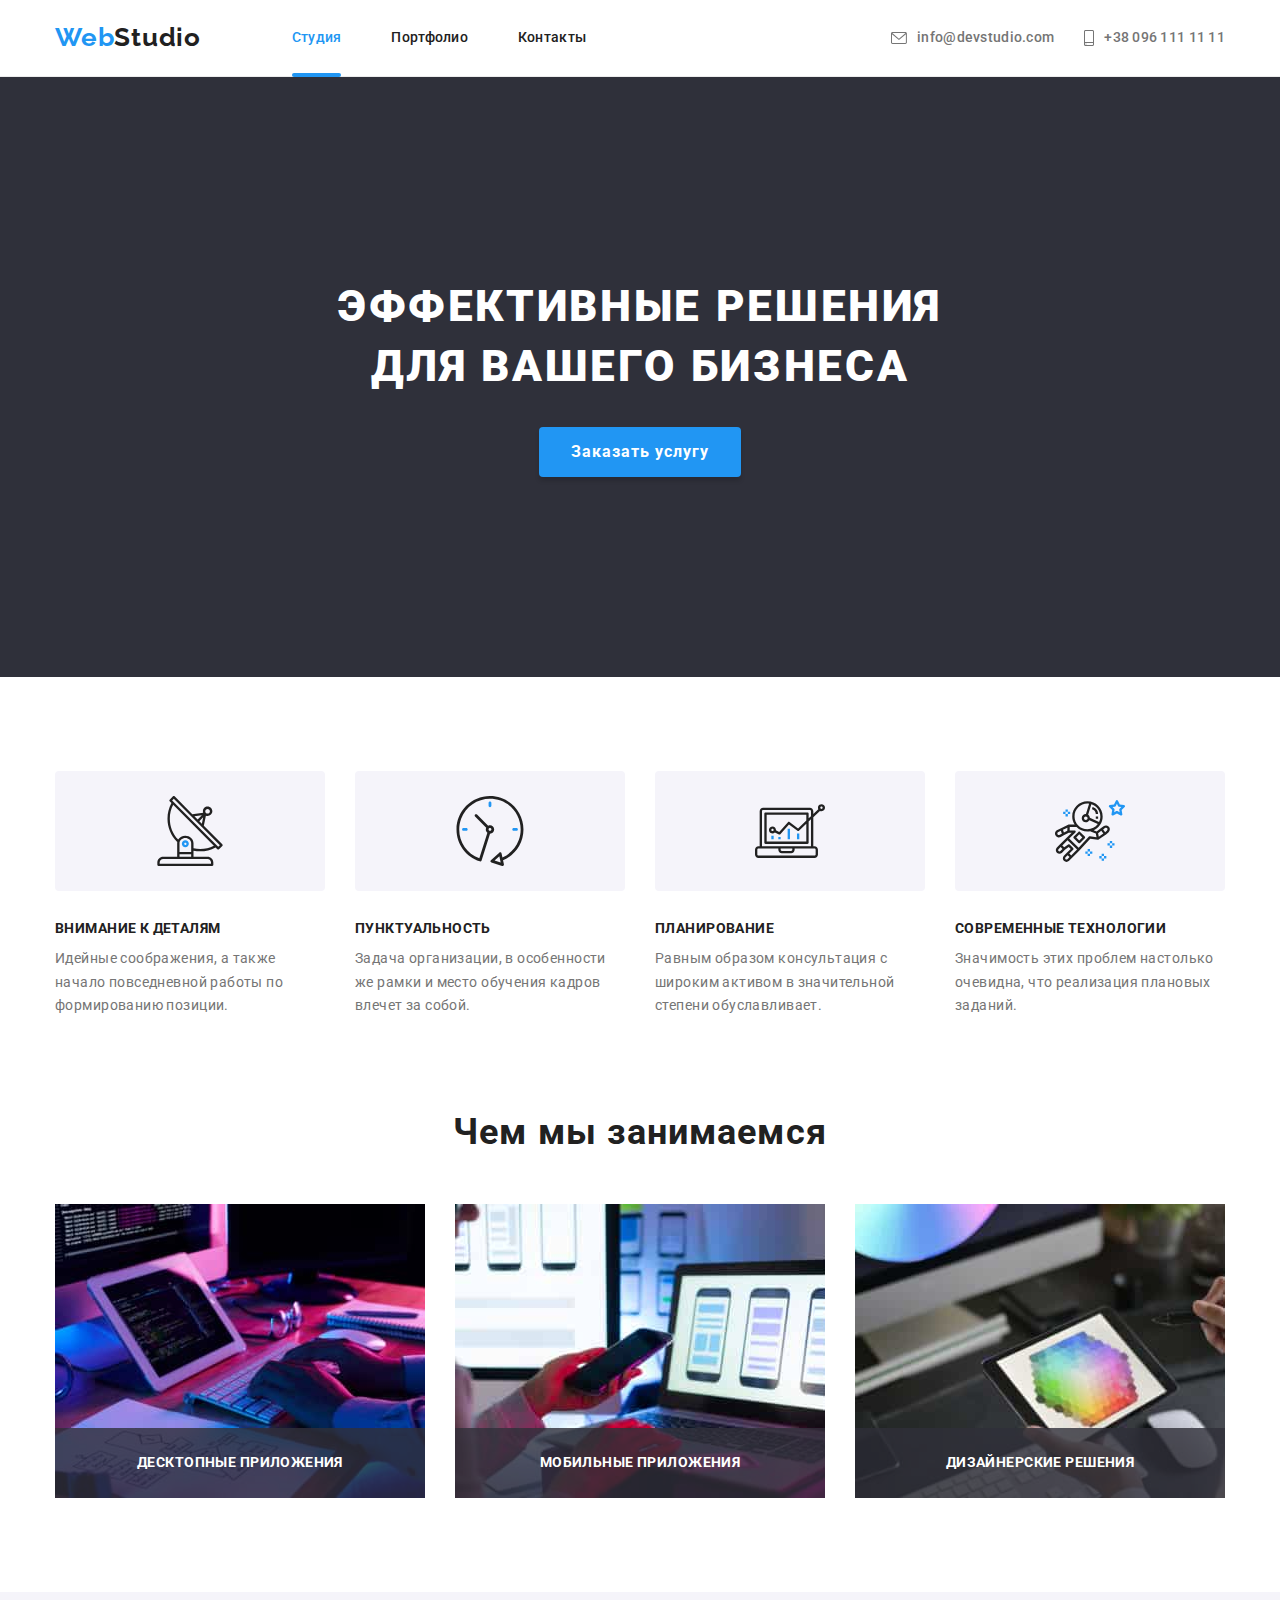
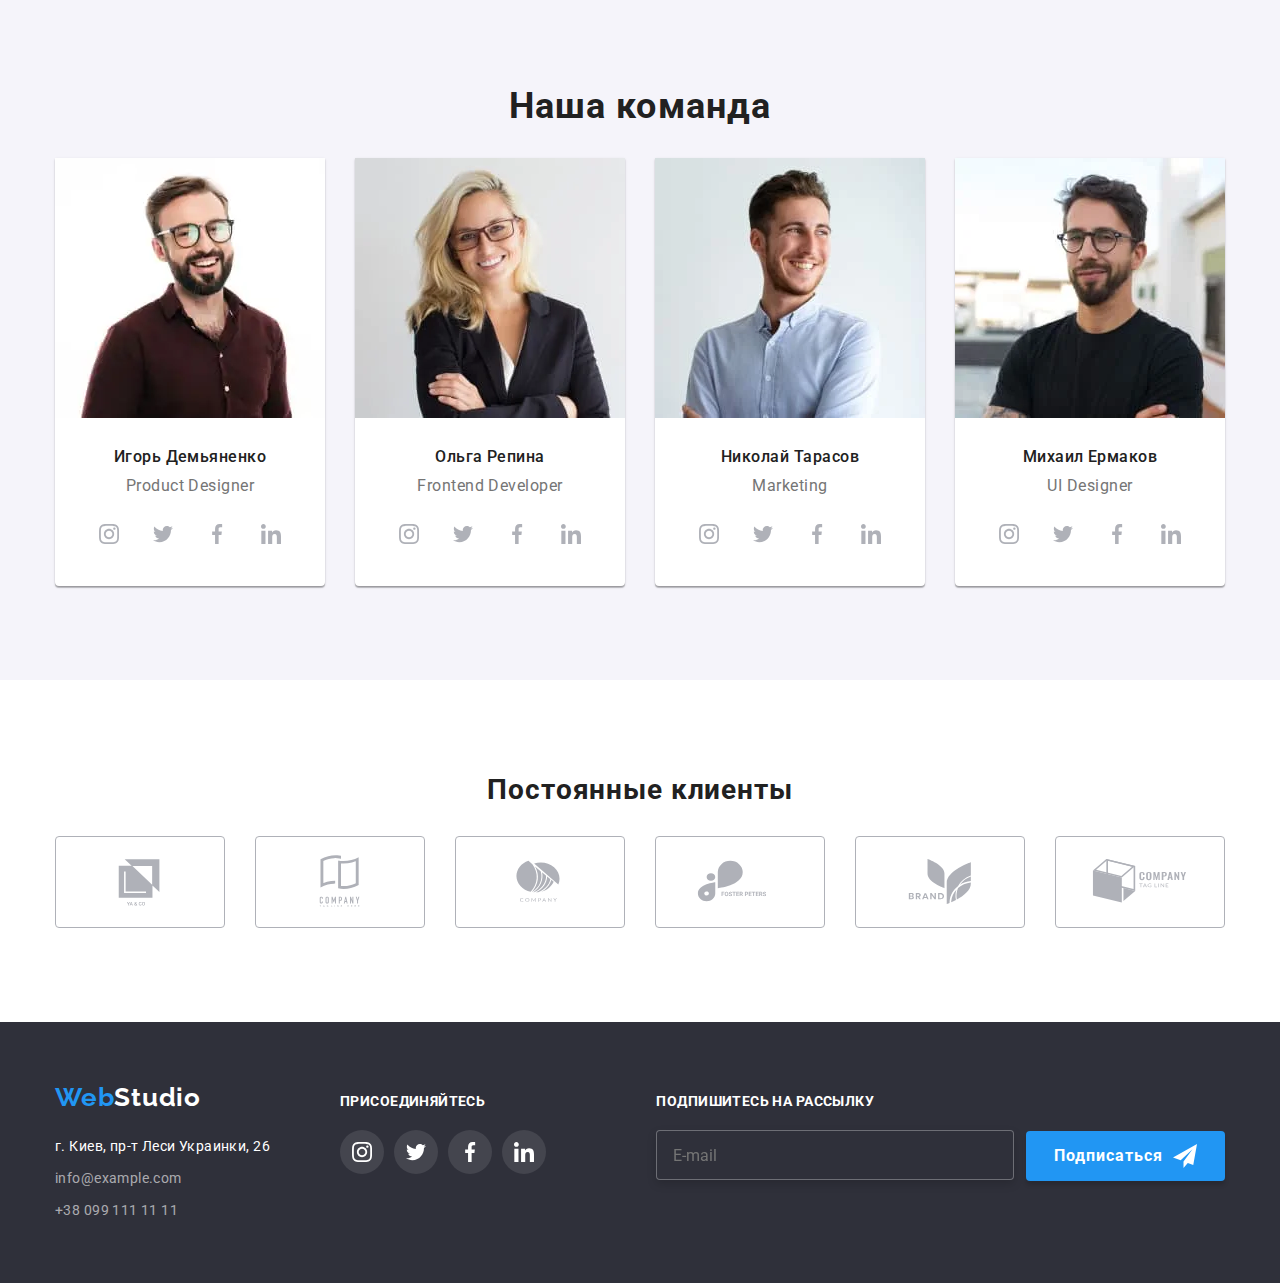
==== commit 7f47380f: "Change 18" ====
--- a/index.html
+++ b/index.html
@@ -24,7 +24,7 @@
     <!--Шапка сайту-->
     <header class="header">
       <div class="container header__container">
-        <a class="header-nav__logo" href="./index.html"
+        <a class="header-nav__logo" href="./index.html" aria-label="Логотип"
           ><span class="header-nav__accent">Web</span>Studio</a
         >
         <div class="nav-cont">
@@ -34,16 +34,22 @@
                 <a
                   class="header-menu__link header-menu__link--current"
                   href="./index.html"
+                  aria-label="Студия"
                   >Студия</a
                 >
               </li>
               <li class="header-menu__item">
-                <a class="header-menu__link" href="./portfolio.html"
+                <a
+                  class="header-menu__link"
+                  href="./portfolio.html"
+                  aria-label="Портфолио"
                   >Портфолио</a
                 >
               </li>
               <li class="header-menu__item">
-                <a class="header-menu__link" href="#">Контакты</a>
+                <a class="header-menu__link" aria-label="Контакты" href="#"
+                  >Контакты</a
+                >
               </li>
             </ul>
           </nav>
@@ -52,6 +58,7 @@
               <a
                 class="headers-contacts__link"
                 href="mailto:info@devstudio.com"
+                aria-label="Почта компании"
               >
                 <svg class="headers-contacts__icon" width="16px" height="12px">
                   <use href="./images/sprite.svg#icon-envelope"></use>
@@ -60,7 +67,11 @@
               </a>
             </li>
             <li class="headers-contacts__item">
-              <a class="headers-contacts__link" href="tel:+380961111111">
+              <a
+                class="headers-contacts__link"
+                href="tel:+380961111111"
+                aria-label="Номер телефона компании"
+              >
                 <svg class="headers-contacts__icon" width="10" height="16">
                   <use href="./images/sprite.svg#icon-smartphone"></use>
                 </svg>
@@ -101,16 +112,22 @@
               <a
                 class="menu-burger-list__link menu-burger-list__link--current"
                 href="./index.html"
+                aria-label="Студия"
                 >Студия</a
               >
             </li>
             <li class="menu-burger-list__item">
-              <a class="menu-burger-list__link" href="./portfolio.html"
+              <a
+                class="menu-burger-list__link"
+                href="./portfolio.html"
+                aria-label="Портфолио"
                 >Портфолио</a
               >
             </li>
             <li class="menu-burger-list__item">
-              <a class="menu-burger-list__link" href="#">Контакты</a>
+              <a class="menu-burger-list__link" href="#" aria-label="Контакты"
+                >Контакты</a
+              >
             </li>
           </ul>
           <ul class="menu-burger-contacts">
@@ -118,6 +135,7 @@
               <a
                 class="menu-burger-contacts__link-first"
                 href="tel:+380961111111"
+                aria-label="Номер телефону компании"
                 >+38 096 111 11 11</a
               >
             </li>
@@ -125,22 +143,40 @@
               <a
                 class="menu-burger-contacts__link-second"
                 href="mailto:info@devstudio.com"
+                aria-label="Почта компании"
                 >info@devstudio.com</a
               >
             </li>
           </ul>
           <ul class="menu-burger-socials">
             <li class="menu-burger-socials__item">
-              <a class="menu-burger-socials__link" href="#">Instagram</a>
+              <a
+                class="menu-burger-socials__link"
+                href="#"
+                aria-label="Instagram"
+                >Instagram</a
+              >
             </li>
             <li class="menu-burger-socials__item">
-              <a class="menu-burger-socials__link" href="#">Twitter</a>
+              <a class="menu-burger-socials__link" href="#" aria-label="Twitter"
+                >Twitter</a
+              >
             </li>
             <li class="menu-burger-socials__item">
-              <a class="menu-burger-socials__link" href="#">Facebook</a>
+              <a
+                class="menu-burger-socials__link"
+                href="#"
+                aria-label="Facebook"
+                >Facebook</a
+              >
             </li>
             <li class="menu-burger-socials__item">
-              <a class="menu-burger-socials__link" href="#">LinkedIn</a>
+              <a
+                class="menu-burger-socials__link"
+                href="#"
+                aria-label="LinkedIn"
+                >LinkedIn</a
+              >
             </li>
           </ul>
         </div>
@@ -290,25 +326,50 @@
               <picture>
                 <source
                   srcset="
-                    ./images/team/employee1/wrkr1-mob@1x.jpg  1x,
                     ./images/team/employee1/wrkr1-mob@1x.webp 1x,
-                    ./images/team/employee1/wrkr1-mob@2x.jpg  2x,
                     ./images/team/employee1/wrkr1-mob@2x.webp 2x
                   "
+                  type="image/webp"
                   media="(max-width: 767px)"
+                />
+                <source
+                  srcset="
+                    ./images/team/employee1/wrkr1-mob@1x.jpg 1x,
+                    ./images/team/employee1/wrkr1-mob@2x.jpg 2x
+                  "
+                  type="image/jpg"
+                  media="(max-width: 767px)"
+                />
+                <source
+                  srcset="
+                    ./images/team/employee1/wrkr1-desktp@1x.webp 1x,
+                    ./images/team/employee1/wrkr1-desktp@2x.webp 2x
+                  "
+                  type="image/webp"
+                  media="(min-width: 1200px)"
                 />
                 <source
                   srcset="
                     ./images/team/employee1/wrkr1-desktp@1x.jpg 1x,
                     ./images/team/employee1/wrkr1-desktp@2x.jpg 2x
                   "
+                  type="image/jpg"
                   media="(min-width: 1200px)"
+                />
+                <source
+                  srcset="
+                    ./images/team/employee1/wrkr1-tablt@1x.webp 1x,
+                    ./images/team/employee1/wrkr1-tablt@2x.webp 2x
+                  "
+                  type="image/webp"
+                  media="(min-width: 768px)"
                 />
                 <source
                   srcset="
                     ./images/team/employee1/wrkr1-tablt@1x.jpg 1x,
                     ./images/team/employee1/wrkr1-tablt@2x.jpg 2x
                   "
+                  type="image/jpg"
                   media="(min-width: 768px)"
                 />
                 <img
@@ -392,6 +453,14 @@
               <picture>
                 <source
                   srcset="
+                    ./images/team/employee2/wrkr2-mob@1x.webp 1x,
+                    ./images/team/employee2/wrkr2-mob@2x.webp 2x
+                  "
+                  type="image/webp"
+                  media="(max-width: 767px)"
+                />
+                <source
+                  srcset="
                     ./images/team/employee2/wrkr2-mob@1x.jpg 1x,
                     ./images/team/employee2/wrkr2-mob@2x.jpg 2x
                   "
@@ -399,10 +468,26 @@
                 />
                 <source
                   srcset="
+                    ./images/team/employee2/wrkr2-desktp@1x.webp 1x,
+                    ./images/team/employee2/wrkr2-desktp@2x.webp 2x
+                  "
+                  type="image/webp"
+                  media="(min-width: 1200px)"
+                />
+                <source
+                  srcset="
                     ./images/team/employee2/wrkr2-desktp@1x.jpg 1x,
                     ./images/team/employee2/wrkr2-desktp@2x.jpg 2x
                   "
                   media="(min-width: 1200px)"
+                />
+                <source
+                  srcset="
+                    ./images/team/employee2/wrkr2-tablt@1x.webp 1x,
+                    ./images/team/employee2/wrkr2-tablt@2x.webp 2x
+                  "
+                  type="image/webp"
+                  media="(min-width: 768px)"
                 />
                 <source
                   srcset="
@@ -414,7 +499,7 @@
                 <img
                   class="activity-list__thumb"
                   src="./images/team/employee2/wrkr2-desktp@1x.jpg"
-                  alt="Другий"
+                  alt="Другий працівник"
                 />
               </picture>
               <div class="team-members-information-block">
@@ -492,6 +577,14 @@
               <picture>
                 <source
                   srcset="
+                    ./images/team/employee3/wrkr3-mob@1x.webp 1x,
+                    ./images/team/employee3/wrkr3-mob@2x.webp 2x
+                  "
+                  type="image/webp"
+                  media="(max-width: 767px)"
+                />
+                <source
+                  srcset="
                     ./images/team/employee3/wrkr3-mob@1x.jpg 1x,
                     ./images/team/employee3/wrkr3-mob@2x.jpg 2x
                   "
@@ -499,17 +592,33 @@
                 />
                 <source
                   srcset="
+                    ./images/team/employee3/wrkr3-desktp@1x.webp 1x,
+                    ./images/team/employee3/wrkr3-desktp@2x.webp 2x
+                  "
+                  type="image/webp"
+                  media="(min-width: 1200px)"
+                />
+                <source
+                  srcset="
+                    ./images/team/employee3/wrkr3-desktp@1x.jpg 1x,
+                    ./images/team/employee3/wrkr3-desktp2x.jpg  2x
+                  "
+                  media="(min-width: 1200px)"
+                />
+                <source
+                  srcset="
+                    ./images/team/employee3/wrkr3-tablt@1x.webp 1x,
+                    ./images/team/employee3/wrkr3-tablt@2x.webp 2x
+                  "
+                  type="image/webp"
+                  media="(min-width: 768px)"
+                />
+                <source
+                  srcset="
                     ./images/team/employee3/wrkr3-tablt@1x.jpg 1x,
                     ./images/team/employee3/wrkr3-tablt@2x.jpg 2x
                   "
-                  media="(max-width: 1199px)"
-                />
-                <source
-                  srcset="
-                    ./images/team/employee3/wrkr3-desktp@1x.jpg 1x,
-                    ./images/team/employee3/wrkr3-desktp@2x.jpg 2x
-                  "
-                  media="(min-width: 1200px)"
+                  media="(min-width: 768px)"
                 />
                 <img
                   class="activity-list__thumb"
@@ -590,6 +699,14 @@
               <picture>
                 <source
                   srcset="
+                    ./images/team/employee4/wrkr4-mob@1x.webp 1x,
+                    ./images/team/employee4/wrkr4-mob@2x.webp 2x
+                  "
+                  type="image/webp"
+                  media="(max-width: 767px)"
+                />
+                <source
+                  srcset="
                     ./images/team/employee4/wrkr4-mob@1x.jpg 1x,
                     ./images/team/employee4/wrkr4-mob@2x.jpg 2x
                   "
@@ -597,17 +714,33 @@
                 />
                 <source
                   srcset="
+                    ./images/team/employee4/wrkr4-desktp@1x.webp 1x,
+                    ./images/team/employee4/wrkr4-desktp@2x.webp 2x
+                  "
+                  type="image/webp"
+                  media="(min-width: 1200px)"
+                />
+                <source
+                  srcset="
+                    ./images/team/employee4/wrkr4-desktp@1x.jpg 1x,
+                    ./images/team/employee4/wrkr4-desktp@2x.jpg 2x
+                  "
+                  media="(min-width: 1200px)"
+                />
+                <source
+                  srcset="
+                    ./images/team/employee4/wrkr4-tablt@1x.webp 1x,
+                    ./images/team/employee4/wrkr4-tablt@2x.webp 2x
+                  "
+                  type="image/webp"
+                  media="(min-width: 768px)"
+                />
+                <source
+                  srcset="
                     ./images/team/employee4/wrkr4-tablt@1x.jpg 1x,
                     ./images/team/employee4/wrkr4-tablt@2x.jpg 2x
                   "
-                  media="(max-width: 1199px)"
-                />
-                <source
-                  srcset="
-                    ./images/team/employee4/wrkr4-desktp@1x.jpg 1x,
-                    ./images/team/employee4/wrkr4-desktp@2x.jpg 2x
-                  "
-                  media="(min-width: 1200px)"
+                  media="(min-width: 768px)"
                 />
                 <img
                   class="activity-list__thumb"
--- a/css/main.min.css
+++ b/css/main.min.css
@@ -1 +1 @@
-html{-webkit-box-sizing:border-box;box-sizing:border-box}*,*::after,*::before{-webkit-box-sizing:inherit;box-sizing:inherit}h1,h2,h3,h4,h5,h6,p{margin-top:0}ul{list-style:none;padding-left:0;margin:0}a{text-decoration:none;color:inherit}img{display:block;max-width:100%;height:auto}address{font-style:normal}body{font-family:"Roboto","Verdana";color:#212121}.container{max-width:480px;margin:0 auto;padding-left:15px;padding-right:15px}@media screen and (min-width: 480px){.container{min-width:480px;padding-left:15px;padding-right:15px}}@media screen and (min-width: 768px){.container{min-width:768px;padding-left:15px;padding-right:15px}}@media screen and (min-width: 1200px){.container{min-width:1200px;padding-left:15px;padding-right:15px}}.section{padding:60px 0}@media screen and (min-width: 768px){.section{padding:60px 0}}@media screen and (min-width: 1200px){.section{padding:94px 0}}.header{border-bottom:1px solid #ececec}@media screen and (min-width: 768px){.header{border-bottom:1px solid #ececec}}@media screen and (min-width: 1200px){.header{border-bottom:1px solid #ececec}}.header__container{display:-webkit-box;display:-ms-flexbox;display:flex;-webkit-box-pack:justify;-ms-flex-pack:justify;justify-content:space-between;-webkit-box-align:center;-ms-flex-align:center;align-items:center}@media screen and (min-width: 768px){.header__container{display:-webkit-box;display:-ms-flexbox;display:flex;-webkit-box-pack:justify;-ms-flex-pack:justify;justify-content:space-between;-webkit-box-align:center;-ms-flex-align:center;align-items:center;font-size:14px}}@media screen and (min-width: 1200px){.header__container{display:-webkit-box;display:-ms-flexbox;display:flex;-webkit-box-pack:justify;-ms-flex-pack:justify;justify-content:space-between;-webkit-box-align:center;-ms-flex-align:center;align-items:center}}.nav-cont{display:none}@media screen and (min-width: 768px){.nav-cont{display:-webkit-box;display:-ms-flexbox;display:flex}}@media screen and (min-width: 1200px){.nav-cont{display:-webkit-box;display:-ms-flexbox;display:flex;-webkit-box-pack:center;-ms-flex-pack:center;justify-content:center}}@media screen and (min-width: 768px){.header-nav{margin-right:84px}}@media screen and (min-width: 1200px){.header-nav{margin-right:305px}}.header-nav__logo{display:block;padding:16px 0 16px 0;text-decoration:none;font-family:"Raleway","Verdana";font-weight:700;font-size:24px;line-height:1.2;letter-spacing:.03em;color:#212121}@media screen and (min-width: 1200px){.header-nav__logo{font-size:26px}}.header-nav__accent{color:#2196f3}.header-menu{display:-webkit-box;display:-ms-flexbox;display:flex;gap:50px;list-style:none;font-weight:500;font-size:14px;line-height:1.14;letter-spacing:.02em}.header-menu__link{display:block;padding:30px 0;color:#212121;-webkit-transition:color 250ms cubic-bezier(0.4, 0, 0.2, 1);transition:color 250ms cubic-bezier(0.4, 0, 0.2, 1)}.header-menu__link:hover,.header-menu__link :focus{color:#2196f3}.header-menu__link:active{color:#0f4877}.header-menu__link--current{position:relative;color:#2196f3}.header-menu__link--current:after{content:"";position:absolute;bottom:-1px;left:0;height:4px;width:100%;border-radius:2px;background-color:#2196f3}.header-contacts{display:none}@media screen and (min-width: 768px){.header-contacts{display:-webkit-box;display:-ms-flexbox;display:flex;-webkit-box-pack:center;-ms-flex-pack:center;justify-content:center;-webkit-box-align:baseline;-ms-flex-align:baseline;align-items:baseline;-webkit-box-orient:vertical;-webkit-box-direction:normal;-ms-flex-direction:column;flex-direction:column}}@media screen and (min-width: 768px){.headers-contacts__item{margin-bottom:10px}.headers-contacts__item:last-child{margin-bottom:0}}@media screen and (min-width: 1200px){.header-contacts{display:-webkit-box;display:-ms-flexbox;display:flex;-webkit-box-orient:horizontal;-webkit-box-direction:normal;-ms-flex-direction:row;flex-direction:row;-webkit-box-pack:center;-ms-flex-pack:center;justify-content:center;-webkit-box-align:center;-ms-flex-align:center;align-items:center}}@media screen and (min-width: 1200px){.headers-contacts__item{margin-right:30px;margin-bottom:0}.headers-contacts__item:last-child{margin-right:0}}.headers-contacts__link{text-decoration:none;font-weight:500;font-size:12px;line-height:1.14;letter-spacing:.02em;color:#757575;-webkit-transition:color 250ms cubic-bezier(0.4, 0, 0.2, 1);transition:color 250ms cubic-bezier(0.4, 0, 0.2, 1)}.headers-contacts__link:hover,.headers-contacts__link :focus{color:#2196f3}.headers-contacts__link:active{color:#0f4877}@media screen and (min-width: 1200px){.headers-contacts__link{display:-webkit-box;display:-ms-flexbox;display:flex;-webkit-box-align:center;-ms-flex-align:center;align-items:center;font-size:14px}}.headers-contacts__icon{margin-right:10px;fill:currentColor}.section-hero{max-width:1600px;max-height:400px;padding:118px 0;margin-left:auto;margin-right:auto;background-image:-webkit-gradient(linear, left top, right top, from(rgba(47, 48, 58, 0.4)), to(rgba(47, 48, 58, 0.4))),url(../images/hero/hero-mob@1x.jpg);background-image:linear-gradient(to right, rgba(47, 48, 58, 0.4), rgba(47, 48, 58, 0.4)),url(../images/hero/hero-mob@1x.jpg);background-color:#2f303a;background-size:cover;background-position:center;background-repeat:no-repeat}@media screen and (-webkit-min-device-pixel-ratio: 2),screen and (min-resolution: 2dppx),screen and (min-resolution: 192dpi),screen and (min-device-pixel-ratio: 2){.section-hero{background-image:-webkit-gradient(linear, left top, right top, from(rgba(47, 48, 58, 0.4)), to(rgba(47, 48, 58, 0.4))),url(../images/hero/hero-mob@2x.jpg);background-image:linear-gradient(to right, rgba(47, 48, 58, 0.4), rgba(47, 48, 58, 0.4)),url(../images/hero/hero-mob@2x.jpg)}}@media screen and (min-width: 768px){.section-hero{background-image:-webkit-gradient(linear, left top, right top, from(rgba(47, 48, 58, 0.4)), to(rgba(47, 48, 58, 0.4))),url(../images/hero/hero-tablet@1x.jpg);background-image:linear-gradient(to right, rgba(47, 48, 58, 0.4), rgba(47, 48, 58, 0.4)),url(../images/hero/hero-tablet@1x.jpg);background-color:#2f303a;background-size:cover;background-position:center;background-repeat:no-repeat}}@media screen and (min-width: 768px)and (-webkit-min-device-pixel-ratio: 2),screen and (min-width: 768px)and (min-resolution: 2dppx),screen and (min-width: 768px)and (min-resolution: 192dpi),screen and (min-width: 768px)and (min-device-pixel-ratio: 2){.section-hero{background-image:-webkit-gradient(linear, left top, right top, from(rgba(47, 48, 58, 0.4)), to(rgba(47, 48, 58, 0.4))),url(../images/hero/hero-tablet@2x.jpg);background-image:linear-gradient(to right, rgba(47, 48, 58, 0.4), rgba(47, 48, 58, 0.4)),url(../images/hero/hero-tablet@2x.jpg)}}@media screen and (min-width: 1200px){.section-hero{max-height:600px;padding:200px 0;background-image:-webkit-gradient(linear, left top, right top, from(rgba(47, 48, 58, 0.4)), to(rgba(47, 48, 58, 0.4))),url(../images/hero/hero-desktop@1x.jpg);background-image:linear-gradient(to right, rgba(47, 48, 58, 0.4), rgba(47, 48, 58, 0.4)),url(../images/hero/hero-desktop@1x.jpg);background-color:#2f303a;background-size:cover;background-position:center;background-repeat:no-repeat}}@media screen and (min-width: 1200px)and (-webkit-min-device-pixel-ratio: 2),screen and (min-width: 1200px)and (min-resolution: 2dppx),screen and (min-width: 1200px)and (min-resolution: 192dpi),screen and (min-width: 1200px)and (min-device-pixel-ratio: 2){.section-hero{background-image:-webkit-gradient(linear, left top, right top, from(rgba(47, 48, 58, 0.4)), to(rgba(47, 48, 58, 0.4))),url(../images/hero/hero-desktop@2x.jpg);background-image:linear-gradient(to right, rgba(47, 48, 58, 0.4), rgba(47, 48, 58, 0.4)),url(../images/hero/hero-desktop@2x.jpg)}}.hero__title{margin-bottom:30px;text-align:center;font-weight:900;font-size:26px;line-height:1.6;text-align:center;letter-spacing:.06em;text-transform:uppercase;color:#fff}@media screen and (min-width: 1200px){.hero__title{font-size:44px;line-height:1.36}}.hero__button{display:block;margin:0 auto;padding:10px 32px 10px 32px;border:none;border-radius:4px;font-family:inherit;cursor:pointer;letter-spacing:.06em;font-weight:700;font-size:16px;line-height:1.875;background:#2196f3;color:#fff;-webkit-box-shadow:0px 4px 4px rgba(0,0,0,.15);box-shadow:0px 4px 4px rgba(0,0,0,.15);-webkit-transition:background-color 250ms cubic-bezier(0.4, 0, 0.2, 1),color 250ms cubic-bezier(0.4, 0, 0.2, 1);transition:background-color 250ms cubic-bezier(0.4, 0, 0.2, 1),color 250ms cubic-bezier(0.4, 0, 0.2, 1)}.hero__button:hover,.hero__button :focus{background-color:#188ce8}.hero__button:active{background-color:#0f4877}.features__title--hidden{position:absolute;width:1px;height:1px;margin:-1px;border:0;padding:0;white-space:nowrap;-webkit-clip-path:inset(100%);clip-path:inset(100%);clip:rect(0 0 0 0);overflow:hidden}.features-list{display:block;margin:0 auto}@media screen and (min-width: 768px){.features-list{display:-webkit-box;display:-ms-flexbox;display:flex;-ms-flex-wrap:wrap;flex-wrap:wrap;gap:30px}}@media screen and (min-width: 1200px){.features-list{display:-webkit-box;display:-ms-flexbox;display:flex;-webkit-box-pack:justify;-ms-flex-pack:justify;justify-content:space-between}}.features-list__item{width:100%;margin-bottom:30px}.features-list__item:nth-child(4){margin-bottom:0}@media screen and (min-width: 768px){.features-list__item{width:354px;margin-bottom:0}}@media screen and (min-width: 1200px){.features-list__item{width:270px;margin-bottom:0}}.container-wrapper{display:-webkit-box;display:-ms-flexbox;display:flex;-webkit-box-pack:center;-ms-flex-pack:center;justify-content:center;-webkit-box-align:center;-ms-flex-align:center;align-items:center;height:120px;margin-bottom:30px;background-color:#f5f4fa}.features-list__title{text-align:center;margin-bottom:10px;text-transform:uppercase;font-size:14px;line-height:1.14;letter-spacing:.03em}@media screen and (min-width: 768px){.features-list__title{text-align:left}}@media screen and (min-width: 1200px){.features-list__title{text-align:left}}.features-list__description{font-size:14px;line-height:1.71;letter-spacing:.03em;color:#757575;margin-bottom:0}.container-wrapper__icon{min-width:70px;min-height:70px}.activity--section{display:block;padding-top:0}@media screen and (max-width: 1199px){.activity--section{display:none}}.activity__title{text-align:center;margin-bottom:50px;font-weight:700;font-size:36px;line-height:1.16;letter-spacing:.03em}.activity-list{display:-webkit-box;display:-ms-flexbox;display:flex;-webkit-box-pack:justify;-ms-flex-pack:justify;justify-content:space-between}.activity-list__wrapper{position:relative}.activity-list__text{position:absolute;bottom:0;width:100%;padding:27px 0 27px 0;margin:0;text-transform:uppercase;text-align:center;font-family:"Roboto",sans-serif;font-weight:700;font-size:14px;line-height:1.14;letter-spacing:.03em;color:#fff;background:rgba(47,48,58,.8)}.team{background-color:#f5f4fa}.team__title{margin-bottom:30px;text-align:center;font-weight:700;font-size:36px;line-height:1.16;letter-spacing:.03em;color:#212121}.team-members-list{display:block}@media screen and (min-width: 768px){.team-members-list{display:-webkit-box;display:-ms-flexbox;display:flex;-webkit-box-pack:center;-ms-flex-pack:center;justify-content:center;-ms-flex-wrap:wrap;flex-wrap:wrap;gap:30px}}@media screen and (min-width: 1200px){.team-members-list{display:-webkit-box;display:-ms-flexbox;display:flex;-webkit-box-pack:center;-ms-flex-pack:center;justify-content:center;-ms-flex-wrap:wrap;flex-wrap:wrap;gap:30px}}.team-members-list__item{border-radius:0px 0px 4px 4px;background-color:#fff;-webkit-box-shadow:0px 1px 3px rgba(0,0,0,.12),0px 1px 1px rgba(0,0,0,.14),0px 2px 1px rgba(0,0,0,.2);box-shadow:0px 1px 3px rgba(0,0,0,.12),0px 1px 1px rgba(0,0,0,.14),0px 2px 1px rgba(0,0,0,.2);margin-bottom:30px}@media screen and (min-width: 768px){.team-members-list__item{margin-bottom:0}}.team-members-list__item:nth-child(4){margin-bottom:0px}.team-members-information-block{padding:30px 0 30px 0}.team-members-list__pic{margin:0 auto}.team-members-information-block__name{text-align:center;margin-bottom:10px;font-weight:500;font-size:16px;line-height:1.18;letter-spacing:.03em;color:#212121}.team-members-information-block__pos{margin-bottom:16px;text-align:center;font-size:16px;line-height:1.18;letter-spacing:.03em;color:#757575}.team-social-list{display:-webkit-box;display:-ms-flexbox;display:flex;-webkit-box-pack:center;-ms-flex-pack:center;justify-content:center;-webkit-box-align:center;-ms-flex-align:center;align-items:center}.team-social-list__item{margin-left:10px}.team-social-list__item:nth-child(1){margin-left:0}.team-social-list__item:nth-child(4){margin-right:0}.team-social-list__link{display:-webkit-box;display:-ms-flexbox;display:flex;-webkit-box-pack:center;-ms-flex-pack:center;justify-content:center;-webkit-box-align:center;-ms-flex-align:center;align-items:center;width:44px;height:44px;border-radius:50%;color:#afb1b8;-webkit-transition:color 250ms cubic-bezier(0.4, 0, 0.2, 1),background-color 250ms cubic-bezier(0.4, 0, 0.2, 1);transition:color 250ms cubic-bezier(0.4, 0, 0.2, 1),background-color 250ms cubic-bezier(0.4, 0, 0.2, 1)}.team-social-list__link:hover,.team-social-list__link :focus{background-color:#2196f3;color:#fff}.team-social-list__link:active{background-color:#0f4877;color:#cecece}.team-social-list__icon{width:20px;height:20px;fill:currentColor}.clients{padding:60px 0;background-color:#fff}@media screen and (min-width: 1200px){.clients{padding:94px 0 94px 0}}.clients__title{text-align:center;margin-bottom:30px;font-weight:700;font-size:28px;line-height:1.17;letter-spacing:.03em}@media screen and (min-width: 1200px){.clients__title .clients__title{margin-bottom:50px;font-size:36px;line-height:1.16}}.clients-list{display:-webkit-box;display:-ms-flexbox;display:flex;-ms-flex-wrap:wrap;flex-wrap:wrap}.client-list__item{margin-right:30px}@media screen and (max-width: 479px){.client-list__item{width:calc((100% - 30px)/2);margin-bottom:30px}.client-list__item:nth-child(even){margin-right:0}}@media screen and (min-width: 480px)and (max-width: 767px){.client-list__item{width:calc((100% - 30px)/2);margin-bottom:30px}.client-list__item:nth-child(2n){margin-right:0}.client-list__item:nth-last-child(-n+2){margin-bottom:0}}@media screen and (min-width: 768px)and (max-width: 1199px){.client-list__item{width:calc((100% - 60px)/3);margin-bottom:30px}.client-list__item:nth-child(3){margin-right:-30px}.client-list__item:nth-child(6){margin-right:-30px}.client-list__item:nth-last-child(-n+3){margin-bottom:0}}@media screen and (min-width: 1199px){.client-list__item{width:170px;margin-bottom:0}.client-list__item:nth-child(6){margin-right:0}}.client-list__link{display:-webkit-box;display:-ms-flexbox;display:flex;-webkit-box-align:center;-ms-flex-align:center;align-items:center;-webkit-box-pack:center;-ms-flex-pack:center;justify-content:center;height:92px;border:1px solid #afb1b8;border-radius:4px;color:#afb1b8;-webkit-transition:border-color 250ms cubic-bezier(0.4, 0, 0.2, 1),color 250ms cubic-bezier(0.4, 0, 0.2, 1);transition:border-color 250ms cubic-bezier(0.4, 0, 0.2, 1),color 250ms cubic-bezier(0.4, 0, 0.2, 1)}.client-list__link:hover,.client-list__link :focus{border-color:#2196f3;color:#2196f3}.client-list__link:active{border-color:#0f4877;color:#0f4877}.client-list__icon{fill:currentColor}.footer{padding:60px 0 60px 0;background-color:#2f303a}.footer-contacts{text-align:center;margin-bottom:60px}@media screen and (min-width: 1200px){.footer-container{display:-webkit-box;display:-ms-flexbox;display:flex;-webkit-box-align:baseline;-ms-flex-align:baseline;align-items:baseline;-webkit-box-pack:justify;-ms-flex-pack:justify;justify-content:space-between}}@media screen and (min-width: 1200px){.footer-contacts{text-align:left;margin-bottom:0}}@media screen and (min-width: 768px){.footer-contacts-social-cont{display:-webkit-box;display:-ms-flexbox;display:flex;-webkit-box-align:baseline;-ms-flex-align:baseline;align-items:baseline;-ms-flex-pack:distribute;justify-content:space-around}}@media screen and (min-width: 1200px){.footer-contacts-social-cont{display:-webkit-box;display:-ms-flexbox;display:flex}.footer-contacts-social-cont .footer-social-net-cont{margin-left:70px}}.footer-contacts__logo{display:inline-block;margin-bottom:20px;text-decoration:none;font-family:"Raleway","Verdana";font-weight:700;font-size:26px;line-height:1.2;letter-spacing:.03em;color:#fff}.footer-contacts__accent{color:#2196f3}.footer-contacts__adress{margin-bottom:9px;font-style:unset;font-weight:400;font-size:14px;line-height:24px;letter-spacing:.03em}.footer-contacts__link{color:#fff;-webkit-transition:color 250ms cubic-bezier(0.4, 0, 0.2, 1);transition:color 250ms cubic-bezier(0.4, 0, 0.2, 1)}.footer-list{list-style:none;font-weight:400;font-size:14px;line-height:1.7;letter-spacing:.03em}.footer-list__item:not(:last-child){margin-bottom:9px}.footer-list__link{display:inline-block;text-decoration:none;color:rgba(255,255,255,.6);-webkit-transition:color 250ms cubic-bezier(0.4, 0, 0.2, 1);transition:color 250ms cubic-bezier(0.4, 0, 0.2, 1)}.footer-list__link:hover,.footer-list__link :focus{color:#2196f3}.footer-list__link:active{color:#0f4877}.footer-social-net-cont{margin-bottom:60px}@media screen and (min-width: 1200px){.footer-social-net-cont{margin-bottom:0}}.footer-social-net-cont__title{text-align:center;margin-bottom:20px;text-transform:uppercase;font-weight:700;font-size:14px;line-height:1.14;letter-spacing:.03em;color:#fff}@media screen and (min-width: 1200px){.footer-social-net-cont__title{text-align:left}}.footer-social-list{display:-webkit-box;display:-ms-flexbox;display:flex;-webkit-box-pack:center;-ms-flex-pack:center;justify-content:center;-webkit-box-align:center;-ms-flex-align:center;align-items:center}.footer-social-list__item{margin-left:10px}.footer-social-list__item:nth-child(1){margin-left:0}.footer-social-list__item:nth-child(4){margin-right:0}.footer-social-list__link{display:-webkit-box;display:-ms-flexbox;display:flex;-webkit-box-pack:center;-ms-flex-pack:center;justify-content:center;-webkit-box-align:center;-ms-flex-align:center;align-items:center;border-radius:50%;width:44px;height:44px;color:#fff;background-color:rgba(255,255,255,.1);-webkit-transition:background-color 250ms cubic-bezier(0.4, 0, 0.2, 1);transition:background-color 250ms cubic-bezier(0.4, 0, 0.2, 1)}.footer-social-list__link:hover,.footer-social-list__link :focus{background-color:#2196f3}.footer-social-list__link:active{background-color:#0f4877;fill:#cecece}.footer-social-list__icon{height:20px;width:20px;fill:currentColor}.footer-form-container{margin-left:auto}@media screen and (min-width: 768px){.footer-form{display:-webkit-box;display:-ms-flexbox;display:flex;-webkit-box-pack:center;-ms-flex-pack:center;justify-content:center;-webkit-box-orient:vertical;-webkit-box-direction:normal;-ms-flex-direction:column;flex-direction:column}}@media screen and (min-width: 768px){.input-submit-container{display:-webkit-inline-box;display:-ms-inline-flexbox;display:inline-flex;-webkit-box-orient:vertical;-webkit-box-direction:normal;-ms-flex-direction:column;flex-direction:column}}@media screen and (min-width: 1200px){.input-submit-container{display:-webkit-box;display:-ms-flexbox;display:flex;-webkit-box-orient:horizontal;-webkit-box-direction:normal;-ms-flex-direction:row;flex-direction:row;-webkit-box-align:baseline;-ms-flex-align:baseline;align-items:baseline}}.footer-form-input{width:100%;height:50px;margin-bottom:20px;padding:0 0 0 16px;margin-right:12px;border:1px solid rgba(255,255,255,.3);border-radius:4px;-webkit-filter:drop-shadow(0px 4px 4px rgba(0, 0, 0, 0.15));filter:drop-shadow(0px 4px 4px rgba(0, 0, 0, 0.15));color:#fff;background-color:#2f303a}@media screen and (min-width: 768px){.footer-form-input{max-width:450px;margin:0 auto;margin-bottom:20px}}@media screen and (min-width: 1200px){.footer-form-input{width:358px;margin:0}}.footer-title-email{display:block;margin-bottom:20px;text-align:center;font-weight:700;font-size:14px;line-height:1.14;letter-spacing:.03em;text-transform:uppercase;color:#fff}@media screen and (min-width: 1200px){.footer-title-email{text-align:left}}.footer-form-button{display:-webkit-box;display:-ms-flexbox;display:flex;-webkit-box-align:center;-ms-flex-align:center;align-items:center;margin:0 auto;padding:10px 28px 10px 28px;border:0;border-radius:4px;-webkit-box-shadow:0px 4px 4px rgba(0,0,0,.15);box-shadow:0px 4px 4px rgba(0,0,0,.15);cursor:pointer;font-weight:700;font-size:16px;line-height:1.875;letter-spacing:.06em;color:#fff;background:#2196f3;-webkit-transition:background-color 250ms cubic-bezier(0.4, 0, 0.2, 1);transition:background-color 250ms cubic-bezier(0.4, 0, 0.2, 1)}.footer-form-button:hover,.footer-form-button :focus{background-color:#188ce8}.footer-form-button:active{background-color:#0f4877}@media screen and (min-width: 1200px){.footer-form-button{display:-webkit-box;display:-ms-flexbox;display:flex;-webkit-box-align:center;-ms-flex-align:center;align-items:center;margin-left:12px}}.footer-form-svg{margin-left:10px;fill:currentColor}.template-container__title-hidden{display:none;text-align:center;font-weight:700;font-size:36px;line-height:1.16;letter-spacing:.03em;color:#212121}.filters-list{margin-bottom:50px}@media screen and (min-width: 768px){.filters-list{display:-webkit-box;display:-ms-flexbox;display:flex;-webkit-box-pack:center;-ms-flex-pack:center;justify-content:center}}@media screen and (min-width: 1200px){.filters-list{display:-webkit-box;display:-ms-flexbox;display:flex;-webkit-box-pack:center;-ms-flex-pack:center;justify-content:center}}.filter-list__item{display:inline-block;margin-left:8px;margin-bottom:15px}.filter-list__item:first-child{margin-left:0}.filter-list__item:nth-child(4){margin-left:0}@media screen and (min-width: 768px){.filter-list__item .filter-list__item{display:-webkit-box;display:-ms-flexbox;display:flex;-webkit-box-pack:center;-ms-flex-pack:center;justify-content:center;-webkit-box-align:center;-ms-flex-align:center;align-items:center;margin-left:8px}.filter-list__item .filter-list__item:first-child{margin-left:0}}.filter-list__button{padding:6px 22px;border:none;border-radius:4px;text-align:center;font-family:inherit;cursor:pointer;font-weight:500;font-size:16px;line-height:1.6;color:#212121;background:#f5f4fa;-webkit-transition:color 250ms cubic-bezier(0.4, 0, 0.2, 1),background-color 250ms cubic-bezier(0.4, 0, 0.2, 1),-webkit-box-shadow 250ms cubic-bezier(0.4, 0, 0.2, 1);transition:color 250ms cubic-bezier(0.4, 0, 0.2, 1),background-color 250ms cubic-bezier(0.4, 0, 0.2, 1),-webkit-box-shadow 250ms cubic-bezier(0.4, 0, 0.2, 1);transition:color 250ms cubic-bezier(0.4, 0, 0.2, 1),box-shadow 250ms cubic-bezier(0.4, 0, 0.2, 1),background-color 250ms cubic-bezier(0.4, 0, 0.2, 1);transition:color 250ms cubic-bezier(0.4, 0, 0.2, 1),box-shadow 250ms cubic-bezier(0.4, 0, 0.2, 1),background-color 250ms cubic-bezier(0.4, 0, 0.2, 1),-webkit-box-shadow 250ms cubic-bezier(0.4, 0, 0.2, 1)}.filter-list__button:hover,.filter-list__button :focus{background-color:#188ce8;color:#fff;-webkit-box-shadow:0px 3px 1px rgba(0,0,0,.1),0px 1px 2px rgba(0,0,0,.08),0px 2px 2px rgba(0,0,0,.12);box-shadow:0px 3px 1px rgba(0,0,0,.1),0px 1px 2px rgba(0,0,0,.08),0px 2px 2px rgba(0,0,0,.12)}.filter-list__button:active{background-color:#0f4877;color:#fff}.filter-list__current-button{background-color:#188ce8;color:#fff;-webkit-box-shadow:0px 3px 1px rgba(0,0,0,.1),0px 1px 2px rgba(0,0,0,.08),0px 2px 2px rgba(0,0,0,.12);box-shadow:0px 3px 1px rgba(0,0,0,.1),0px 1px 2px rgba(0,0,0,.08),0px 2px 2px rgba(0,0,0,.12)}.template-title{text-align:center;font-weight:700;font-size:36px;line-height:1.16;letter-spacing:.03em;color:#212121}.template-list{display:-webkit-box;display:-ms-flexbox;display:flex;-webkit-box-orient:vertical;-webkit-box-direction:normal;-ms-flex-direction:column;flex-direction:column;-webkit-box-align:center;-ms-flex-align:center;align-items:center}@media screen and (min-width: 768px){.template-list{display:-webkit-box;display:-ms-flexbox;display:flex;-webkit-box-orient:horizontal;-webkit-box-direction:normal;-ms-flex-direction:row;flex-direction:row;-ms-flex-wrap:wrap;flex-wrap:wrap;margin-top:-30px;margin-left:-30px}}@media screen and (min-width: 768px){.template-list{display:-webkit-box;display:-ms-flexbox;display:flex;-ms-flex-wrap:wrap;flex-wrap:wrap;margin:0 auto;margin-top:-30px;margin-left:-30px}}.template-list__item{width:100%;margin-bottom:30px}.template-list__item:nth-child(9){margin-bottom:0}@media screen and (min-width: 768px){.template-list__item{-ms-flex-preferred-size:calc(50% - 30px);flex-basis:calc(50% - 30px);margin-top:30px;margin-left:30px;margin-bottom:0}}@media screen and (min-width: 1200px){.template-list__item{-ms-flex-preferred-size:calc(33.3333333333% - 30px);flex-basis:calc(33.3333333333% - 30px);margin-top:30px;margin-left:30px}.template-list__item:nth-child(9){margin-bottom:30px}}.template-list__link{display:block;-webkit-transition:-webkit-box-shadow 250ms cubic-bezier(0.4, 0, 0.2, 1);transition:-webkit-box-shadow 250ms cubic-bezier(0.4, 0, 0.2, 1);transition:box-shadow 250ms cubic-bezier(0.4, 0, 0.2, 1);transition:box-shadow 250ms cubic-bezier(0.4, 0, 0.2, 1), -webkit-box-shadow 250ms cubic-bezier(0.4, 0, 0.2, 1)}.template-list__link:hover,.template-list__link :focus{-webkit-box-shadow:0px 1px 1px rgba(0,0,0,.12),0px 4px 4px rgba(0,0,0,.06),1px 4px 6px rgba(0,0,0,.16);box-shadow:0px 1px 1px rgba(0,0,0,.12),0px 4px 4px rgba(0,0,0,.06),1px 4px 6px rgba(0,0,0,.16)}.template-thumb-container{position:relative;overflow:hidden}.pop-up-container{position:absolute;bottom:0;top:100%;width:100%;height:auto;padding:63px 24px 63px 24px;opacity:1;background-color:rgba(33,150,243,.9);-webkit-transition:250ms cubic-bezier(0.4, 0, 0.2, 1);transition:250ms cubic-bezier(0.4, 0, 0.2, 1)}.pop-up-container__txt{font-weight:400;font-size:18px;line-height:1.55;letter-spacing:.03em;color:#fff}.template-list__link:hover .pop-up-container,.template-list__link:focus .pop-up-container{top:0;right:0;opacity:1}.thumb-description-container{padding:20px 0 4px 24px;border:1px solid #eee;border-top-width:0;background:#fff}.thumb-description-container__title{margin-bottom:4px;font-weight:700;font-size:18px;line-height:2;letter-spacing:.06em;color:#212121}.thumb-description-container__txt{margin-bottom:20px;font-weight:400;font-size:16px;line-height:1.8;color:#757575}.backdrop-container{position:fixed;top:0;left:0;width:100%;height:100%;padding:94px 15px 94px 15px;background:rgba(0,0,0,.2);opacity:1;-webkit-transition:opacity 250ms cubic-bezier(0.4, 0, 0.2, 1);transition:opacity 250ms cubic-bezier(0.4, 0, 0.2, 1)}@media screen and (min-width: 768px){.backdrop-container{position:fixed;top:0;left:0;width:100%;height:100%;background:rgba(0,0,0,.2);opacity:1;-webkit-transition:opacity 250ms cubic-bezier(0.4, 0, 0.2, 1);transition:opacity 250ms cubic-bezier(0.4, 0, 0.2, 1)}}@media screen and (min-width: 1200px){.backdrop-container{position:fixed;top:0;left:0;width:100%;height:100%;background:rgba(0,0,0,.2);opacity:1;-webkit-transition:opacity 250ms cubic-bezier(0.4, 0, 0.2, 1);transition:opacity 250ms cubic-bezier(0.4, 0, 0.2, 1)}}.backdrop-container--is-hidden{opacity:0;pointer-events:none}.modal-container{position:relative;max-width:450px;max-height:610px;background-color:#fff;margin:0 auto;border-radius:4px;-webkit-box-shadow:0px 1px 3px rgba(0,0,0,.12),0px 1px 1px rgba(0,0,0,.14),0px 2px 1px rgba(0,0,0,.2);box-shadow:0px 1px 3px rgba(0,0,0,.12),0px 1px 1px rgba(0,0,0,.14),0px 2px 1px rgba(0,0,0,.2)}@media screen and (min-width: 480px)and (max-width: 1199px){.modal-container{max-width:450px;max-height:610px}}@media screen and (min-width: 1200px){.modal-container{position:absolute;top:50%;left:50%;min-width:528px;min-height:581px;-webkit-transform:translate(-50%, -50%);transform:translate(-50%, -50%);border-radius:4px;background-color:#fff;-webkit-box-shadow:0px 1px 3px rgba(0,0,0,.12),0px 1px 1px rgba(0,0,0,.14),0px 2px 1px rgba(0,0,0,.2);box-shadow:0px 1px 3px rgba(0,0,0,.12),0px 1px 1px rgba(0,0,0,.14),0px 2px 1px rgba(0,0,0,.2)}}.modal-container__button{position:absolute;top:8px;right:8px;width:30px;height:30px;border:1px solid rgba(0,0,0,.1);border-radius:50%;background-color:#fff}.modal-container__button:hover,.modal-container__button :focus{color:#2196f3}.modal-container__button:active{color:#0f4877}@media screen and (min-width: 768px){.modal-container__button{display:-webkit-box;display:-ms-flexbox;display:flex;-webkit-box-pack:center;-ms-flex-pack:center;justify-content:center;-webkit-box-align:center;-ms-flex-align:center;align-items:center;height:30px;border:1px solid rgba(0,0,0,.1);border-radius:50%;cursor:pointer;background-color:#fff;-webkit-transition:opacity 250ms cubic-bezier(0.4, 0, 0.2, 1),color 250ms cubic-bezier(0.4, 0, 0.2, 1);transition:opacity 250ms cubic-bezier(0.4, 0, 0.2, 1),color 250ms cubic-bezier(0.4, 0, 0.2, 1)}.modal-container__button:hover,.modal-container__button :focus{color:#2196f3}.modal-container__button:active{color:#0f4877}}@media screen and (min-width: 1200px){.modal-container__button{display:-webkit-box;display:-ms-flexbox;display:flex;-webkit-box-pack:center;-ms-flex-pack:center;justify-content:center;-webkit-box-align:center;-ms-flex-align:center;align-items:center;height:30px;border:1px solid rgba(0,0,0,.1);border-radius:50%;cursor:pointer;background-color:#fff;-webkit-transition:opacity 250ms cubic-bezier(0.4, 0, 0.2, 1),color 250ms cubic-bezier(0.4, 0, 0.2, 1);transition:opacity 250ms cubic-bezier(0.4, 0, 0.2, 1),color 250ms cubic-bezier(0.4, 0, 0.2, 1)}.modal-container__button:hover,.modal-container__button :focus{color:#2196f3}.modal-container__button:active{color:#0f4877}}.modal-container__icon{position:absolute;top:19%;right:19%;fill:currentColor}@media screen and (min-width: 768px){.modal-container__icon{top:19%;right:18%}}@media screen and (min-width: 1200px){.modal-container__icon{top:20%;right:18%}}.modal-form{padding:40px}.modal-form__title{display:block;text-align:center;font-size:20px;line-height:1.15;letter-spacing:.03em;color:#000;margin-bottom:12px}.form-field{position:relative;display:-webkit-box;display:-ms-flexbox;display:flex;-webkit-box-orient:vertical;-webkit-box-direction:normal;-ms-flex-direction:column;flex-direction:column;margin-bottom:10px}.form-field:nth-child(5){margin-bottom:20px}.form-field:focus-within>.form-field__icon{fill:#2196f3}.form-field__label{margin-bottom:4px;font-weight:400;font-size:12px;line-height:1.16;letter-spacing:.01em;color:#757575}.form-field__icon{display:inline-block;position:absolute;top:50%;left:12px;-webkit-transition:fill 250ms cubic-bezier(0.4, 0, 0.2, 1);transition:fill 250ms cubic-bezier(0.4, 0, 0.2, 1)}.form-field__input{height:40px;padding:0 0 0 42px;border:1px solid rgba(33,33,33,.2);border-radius:4px;-webkit-transition:border-color 250ms cubic-bezier(0.4, 0, 0.2, 1);transition:border-color 250ms cubic-bezier(0.4, 0, 0.2, 1)}.form-field__input:focus-within{border:1px solid #2196f3;outline-style:none}.form-field__textarea{resize:none;height:120px;padding:12px 16px 12px 16px;border:1px solid rgba(33,33,33,.2);border-radius:4px;-webkit-transition:border-color 250ms cubic-bezier(0.4, 0, 0.2, 1);transition:border-color 250ms cubic-bezier(0.4, 0, 0.2, 1);font-size:14px}.form-field__textarea:focus{border:1px solid #2196f3;outline-style:none}.form-field__textarea::-webkit-input-placeholder{letter-spacing:.01em;color:rgba(117,117,117,.5)}.form-field__textarea::-moz-placeholder{letter-spacing:.01em;color:rgba(117,117,117,.5)}.form-field__textarea:-ms-input-placeholder{letter-spacing:.01em;color:rgba(117,117,117,.5)}.form-field__textarea::-ms-input-placeholder{letter-spacing:.01em;color:rgba(117,117,117,.5)}.form-field__textarea::placeholder{letter-spacing:.01em;color:rgba(117,117,117,.5)}.form-block{display:-webkit-box;display:-ms-flexbox;display:flex;-webkit-box-pack:center;-ms-flex-pack:center;justify-content:center;margin-bottom:30px}.form-block__label{display:-webkit-box;display:-ms-flexbox;display:flex;-webkit-box-pack:center;-ms-flex-pack:center;justify-content:center;-webkit-box-align:center;-ms-flex-align:center;align-items:center;font-weight:400;font-size:12px;line-height:1.16;letter-spacing:.03em;color:#757575}@media screen and (min-width: 1200px){.form-block__label{display:-webkit-box;display:-ms-flexbox;display:flex;-webkit-box-pack:center;-ms-flex-pack:center;justify-content:center;-webkit-box-align:center;-ms-flex-align:center;align-items:center;font-weight:400;font-size:14px;line-height:1.7;letter-spacing:.03em;color:#757575}}.form-block_checkbox{appearance:none;-webkit-appearance:none;-moz-appearance:none}.form-block__icon{width:16px;height:15px;margin-right:7px;outline:2px solid #212121;outline-offset:-2px;border-radius:2px;fill:#fff;-webkit-transition:background-color 250ms cubic-bezier(0.4, 0, 0.2, 1),outline-color 250ms cubic-bezier(0.4, 0, 0.2, 1),background-image 250ms cubic-bezier(0.4, 0, 0.2, 1);transition:background-color 250ms cubic-bezier(0.4, 0, 0.2, 1),outline-color 250ms cubic-bezier(0.4, 0, 0.2, 1),background-image 250ms cubic-bezier(0.4, 0, 0.2, 1)}.form-block_checkbox:checked+.form-block__icon{background-color:#2196f3;outline:#2196f3;border-radius:2px;background-origin:border-box;background-position:center;background-size:contain}.form-block__link{display:inline-block;text-decoration:underline;-webkit-text-decoration-skip-ink:none;text-decoration-skip-ink:none;font-weight:400;font-size:12px;line-height:1.16;letter-spacing:.03em;color:#2196f3}@media screen and (min-width: 1200px){.form-block__link{display:inline-block;text-decoration:underline;-webkit-text-decoration-skip-ink:none;text-decoration-skip-ink:none;font-weight:400;font-size:14px;line-height:1.7;letter-spacing:.03em;color:#2196f3}}.modal-form__button{display:-webkit-box;display:-ms-flexbox;display:flex;-webkit-box-pack:center;-ms-flex-pack:center;justify-content:center;border:0;border-radius:4px;padding:10px 55px 10px 55px;margin:0 auto;text-align:center;cursor:pointer;font-weight:700;font-size:16px;line-height:1.875;letter-spacing:.06em;color:#fff;background:#2196f3;-webkit-box-shadow:0px 4px 4px rgba(0,0,0,.15);box-shadow:0px 4px 4px rgba(0,0,0,.15);-webkit-transition:background-color 250ms cubic-bezier(0.4, 0, 0.2, 1),color 250ms cubic-bezier(0.4, 0, 0.2, 1);transition:background-color 250ms cubic-bezier(0.4, 0, 0.2, 1),color 250ms cubic-bezier(0.4, 0, 0.2, 1)}.modal-form__button:hover,.modal-form__button :focus{background-color:#188ce8}.modal-form__button:active{background-color:#0f4877}.body.menu-burger-is-open{overflow-y:hidden}.body{overflow-y:scroll}.menu-button{padding:0;border:none;background-color:rgba(0,0,0,0)}.menu-button:hover,.menu-button:focus{color:#2196f3}.menu-button__icon{fill:currentColor}.menu-button:hover,.menu-button:focus{color:#2196f3}@media screen and (min-width: 480px)and (max-width: 767px){.menu-button{padding:0;border:none;background-color:rgba(0,0,0,0);display:-webkit-inline-box;display:-ms-inline-flexbox;display:inline-flex}}@media screen and (min-width: 768px){.menu-button{display:none}}.menu-burger__button:hover,.menu-burger__button:focus{color:#2196f3}.menu-burger{position:relative;display:none}.menu-burger.is-open{display:block;position:fixed;overflow-y:scroll;z-index:3;top:0;left:0;background-color:#fff;width:100%;height:100%;padding:48px 48px 48px 40px}.menu-burger__button{position:absolute;top:10px;right:15px;padding:0;border:none;background-color:rgba(0,0,0,0)}.menu-burger__icon{fill:currentColor}.menu-burger-list{display:-webkit-box;display:-ms-flexbox;display:flex;-webkit-box-orient:vertical;-webkit-box-direction:normal;-ms-flex-direction:column;flex-direction:column}.menu-burger-list__item:not(:last-child){margin-bottom:32px}.menu-burger-list__link{display:inline-block;font-weight:500;font-size:40px;line-height:47px;letter-spacing:.02em}.menu-burger-list__link:hover,.menu-burger-list__link:focus{color:#2196f3}.menu-burger-list__link--current{color:#2196f3}.menu-burger-contacts{margin-top:302px}.menu-burger-contacts__item{margin-bottom:32px}.menu-burger-contacts__link-first{display:inline-block;font-weight:500;font-size:34px;line-height:1.17;letter-spacing:.02em;color:#2196f3}.menu-burger-contacts__link-first:focus{color:#2196f3}.menu-burger-contacts__link-second{display:inline-block;font-weight:500;font-size:24px;line-height:1.16;letter-spacing:.02em;color:#757575}.menu-burger-contacts__link-second:hover,.menu-burger-contacts__link-second:focus{color:#2196f3}.menu-burger-socials{display:-webkit-box;display:-ms-flexbox;display:flex;margin-top:64px}.menu-burger-socials__item{padding:0 10px}.menu-burger-socials__item:not(:last-child){border-right:1px solid rgba(33,33,33,.2)}.menu-burger-socials__item:nth-child(1){padding-left:0}.menu-burger-socials__item:nth-child(4){padding-right:0}.menu-burger-socials__link{display:inline-block;font-weight:500;font-size:18px;line-height:22px;letter-spacing:.02em;color:#2196f3}.menu-burger__close-icon{fill:currentColor}.menu-burger__close-button:hover,.menu-burger__close-button:focus{fill:#2196f3}/*# sourceMappingURL=main.min.css.map */+html{-webkit-box-sizing:border-box;box-sizing:border-box}*,*::after,*::before{-webkit-box-sizing:inherit;box-sizing:inherit}h1,h2,h3,h4,h5,h6,p{margin-top:0}ul{list-style:none;padding-left:0;margin:0}a{text-decoration:none;color:inherit}img{display:block;max-width:100%;height:auto}address{font-style:normal}body{font-family:"Roboto","Verdana";color:#212121}.container{max-width:480px;margin:0 auto;padding-left:15px;padding-right:15px}@media screen and (min-width: 480px){.container{min-width:480px;padding-left:15px;padding-right:15px}}@media screen and (min-width: 768px){.container{min-width:768px;padding-left:15px;padding-right:15px}}@media screen and (min-width: 1200px){.container{min-width:1200px;padding-left:15px;padding-right:15px}}.section{padding:60px 0}@media screen and (min-width: 768px){.section{padding:60px 0}}@media screen and (min-width: 1200px){.section{padding:94px 0}}.header{border-bottom:1px solid #ececec}@media screen and (min-width: 768px){.header{border-bottom:1px solid #ececec}}@media screen and (min-width: 1200px){.header{border-bottom:1px solid #ececec}}.header__container{display:-webkit-box;display:-ms-flexbox;display:flex;-webkit-box-pack:justify;-ms-flex-pack:justify;justify-content:space-between;-webkit-box-align:center;-ms-flex-align:center;align-items:center}@media screen and (min-width: 768px){.header__container{display:-webkit-box;display:-ms-flexbox;display:flex;-webkit-box-pack:justify;-ms-flex-pack:justify;justify-content:space-between;-webkit-box-align:center;-ms-flex-align:center;align-items:center;font-size:14px}}@media screen and (min-width: 1200px){.header__container{display:-webkit-box;display:-ms-flexbox;display:flex;-webkit-box-pack:justify;-ms-flex-pack:justify;justify-content:space-between;-webkit-box-align:center;-ms-flex-align:center;align-items:center}}.nav-cont{display:none}@media screen and (min-width: 768px){.nav-cont{display:-webkit-box;display:-ms-flexbox;display:flex}}@media screen and (min-width: 1200px){.nav-cont{display:-webkit-box;display:-ms-flexbox;display:flex;-webkit-box-pack:center;-ms-flex-pack:center;justify-content:center}}@media screen and (min-width: 768px){.header-nav{margin-right:84px}}@media screen and (min-width: 1200px){.header-nav{margin-right:305px}}.header-nav__logo{display:block;padding:16px 0 16px 0;text-decoration:none;font-family:"Raleway","Verdana";font-weight:700;font-size:24px;line-height:1.2;letter-spacing:.03em;color:#212121}@media screen and (min-width: 1200px){.header-nav__logo{font-size:26px}}.header-nav__accent{color:#2196f3}.header-menu{display:-webkit-box;display:-ms-flexbox;display:flex;gap:50px;list-style:none;font-weight:500;font-size:14px;line-height:1.14;letter-spacing:.02em}.header-menu__link{display:block;padding:30px 0;color:#212121;-webkit-transition:color 250ms cubic-bezier(0.4, 0, 0.2, 1);transition:color 250ms cubic-bezier(0.4, 0, 0.2, 1)}.header-menu__link:hover,.header-menu__link :focus{color:#2196f3}.header-menu__link:active{color:#0f4877}.header-menu__link--current{position:relative;color:#2196f3}.header-menu__link--current:after{content:"";position:absolute;bottom:-1px;left:0;height:4px;width:100%;border-radius:2px;background-color:#2196f3}.header-contacts{display:none}@media screen and (min-width: 768px){.header-contacts{display:-webkit-box;display:-ms-flexbox;display:flex;-webkit-box-pack:center;-ms-flex-pack:center;justify-content:center;-webkit-box-align:baseline;-ms-flex-align:baseline;align-items:baseline;-webkit-box-orient:vertical;-webkit-box-direction:normal;-ms-flex-direction:column;flex-direction:column}}@media screen and (min-width: 768px){.headers-contacts__item{margin-bottom:10px}.headers-contacts__item:last-child{margin-bottom:0}}@media screen and (min-width: 1200px){.header-contacts{display:-webkit-box;display:-ms-flexbox;display:flex;-webkit-box-orient:horizontal;-webkit-box-direction:normal;-ms-flex-direction:row;flex-direction:row;-webkit-box-pack:center;-ms-flex-pack:center;justify-content:center;-webkit-box-align:center;-ms-flex-align:center;align-items:center}}@media screen and (min-width: 1200px){.headers-contacts__item{margin-right:30px;margin-bottom:0}.headers-contacts__item:last-child{margin-right:0}}.headers-contacts__link{text-decoration:none;font-weight:500;font-size:12px;line-height:1.14;letter-spacing:.02em;color:#757575;-webkit-transition:color 250ms cubic-bezier(0.4, 0, 0.2, 1);transition:color 250ms cubic-bezier(0.4, 0, 0.2, 1)}.headers-contacts__link:hover,.headers-contacts__link :focus{color:#2196f3}.headers-contacts__link:active{color:#0f4877}@media screen and (min-width: 1200px){.headers-contacts__link{display:-webkit-box;display:-ms-flexbox;display:flex;-webkit-box-align:center;-ms-flex-align:center;align-items:center;font-size:14px}}.headers-contacts__icon{margin-right:10px;fill:currentColor}.section-hero{max-width:1600px;max-height:400px;padding:118px 0;margin-left:auto;margin-right:auto;background-image:-webkit-gradient(linear, left top, right top, from(rgba(47, 48, 58, 0.4)), to(rgba(47, 48, 58, 0.4))),url(../images/hero/hero-mob@1x.jpg);background-image:linear-gradient(to right, rgba(47, 48, 58, 0.4), rgba(47, 48, 58, 0.4)),url(../images/hero/hero-mob@1x.jpg);background-color:#2f303a;background-size:cover;background-position:center;background-repeat:no-repeat}@media screen and (-webkit-min-device-pixel-ratio: 2),screen and (min-resolution: 2dppx),screen and (min-resolution: 192dpi),screen and (min-device-pixel-ratio: 2){.section-hero{background-image:-webkit-gradient(linear, left top, right top, from(rgba(47, 48, 58, 0.4)), to(rgba(47, 48, 58, 0.4))),url(../images/hero/hero-mob@2x.jpg);background-image:linear-gradient(to right, rgba(47, 48, 58, 0.4), rgba(47, 48, 58, 0.4)),url(../images/hero/hero-mob@2x.jpg)}}@media screen and (min-width: 768px){.section-hero{background-image:-webkit-gradient(linear, left top, right top, from(rgba(47, 48, 58, 0.4)), to(rgba(47, 48, 58, 0.4))),url(../images/hero/hero-tablet@1x.jpg);background-image:linear-gradient(to right, rgba(47, 48, 58, 0.4), rgba(47, 48, 58, 0.4)),url(../images/hero/hero-tablet@1x.jpg);background-color:#2f303a;background-size:cover;background-position:center;background-repeat:no-repeat}}@media screen and (min-width: 768px)and (-webkit-min-device-pixel-ratio: 2),screen and (min-width: 768px)and (min-resolution: 2dppx),screen and (min-width: 768px)and (min-resolution: 192dpi),screen and (min-width: 768px)and (min-device-pixel-ratio: 2){.section-hero{background-image:-webkit-gradient(linear, left top, right top, from(rgba(47, 48, 58, 0.4)), to(rgba(47, 48, 58, 0.4))),url(../images/hero/hero-tablet@2x.jpg);background-image:linear-gradient(to right, rgba(47, 48, 58, 0.4), rgba(47, 48, 58, 0.4)),url(../images/hero/hero-tablet@2x.jpg)}}@media screen and (min-width: 1200px){.section-hero{max-height:600px;padding:200px 0;background-image:-webkit-gradient(linear, left top, right top, from(rgba(47, 48, 58, 0.4)), to(rgba(47, 48, 58, 0.4))),url(../images/hero/hero-desktop@1x.jpg);background-image:linear-gradient(to right, rgba(47, 48, 58, 0.4), rgba(47, 48, 58, 0.4)),url(../images/hero/hero-desktop@1x.jpg);background-color:#2f303a;background-size:cover;background-position:center;background-repeat:no-repeat}}@media screen and (min-width: 1200px)and (-webkit-min-device-pixel-ratio: 2),screen and (min-width: 1200px)and (min-resolution: 2dppx),screen and (min-width: 1200px)and (min-resolution: 192dpi),screen and (min-width: 1200px)and (min-device-pixel-ratio: 2){.section-hero{background-image:-webkit-gradient(linear, left top, right top, from(rgba(47, 48, 58, 0.4)), to(rgba(47, 48, 58, 0.4))),url(../images/hero/hero-desktop@2x.jpg);background-image:linear-gradient(to right, rgba(47, 48, 58, 0.4), rgba(47, 48, 58, 0.4)),url(../images/hero/hero-desktop@2x.jpg)}}.hero__title{margin-bottom:30px;text-align:center;font-weight:900;font-size:26px;line-height:1.6;text-align:center;letter-spacing:.06em;text-transform:uppercase;color:#fff}@media screen and (min-width: 1200px){.hero__title{font-size:44px;line-height:1.36}}.hero__button{display:block;margin:0 auto;padding:10px 32px 10px 32px;border:none;border-radius:4px;font-family:inherit;cursor:pointer;letter-spacing:.06em;font-weight:700;font-size:16px;line-height:1.875;background:#2196f3;color:#fff;-webkit-box-shadow:0px 4px 4px rgba(0,0,0,.15);box-shadow:0px 4px 4px rgba(0,0,0,.15);-webkit-transition:background-color 250ms cubic-bezier(0.4, 0, 0.2, 1),color 250ms cubic-bezier(0.4, 0, 0.2, 1);transition:background-color 250ms cubic-bezier(0.4, 0, 0.2, 1),color 250ms cubic-bezier(0.4, 0, 0.2, 1)}.hero__button:hover,.hero__button :focus{background-color:#188ce8}.hero__button:active{background-color:#0f4877}.features__title--hidden{position:absolute;width:1px;height:1px;margin:-1px;border:0;padding:0;white-space:nowrap;-webkit-clip-path:inset(100%);clip-path:inset(100%);clip:rect(0 0 0 0);overflow:hidden}.features-list{display:block;margin:0 auto}@media screen and (min-width: 768px){.features-list{display:-webkit-box;display:-ms-flexbox;display:flex;-ms-flex-wrap:wrap;flex-wrap:wrap;gap:30px}}@media screen and (min-width: 1200px){.features-list{display:-webkit-box;display:-ms-flexbox;display:flex;-webkit-box-pack:justify;-ms-flex-pack:justify;justify-content:space-between}}.features-list__item{width:100%;margin-bottom:30px}.features-list__item:nth-child(4){margin-bottom:0}@media screen and (min-width: 768px){.features-list__item{width:354px;margin-bottom:0}}@media screen and (min-width: 1200px){.features-list__item{width:270px;margin-bottom:0}}.container-wrapper{display:-webkit-box;display:-ms-flexbox;display:flex;-webkit-box-pack:center;-ms-flex-pack:center;justify-content:center;-webkit-box-align:center;-ms-flex-align:center;align-items:center;height:120px;margin-bottom:30px;background-color:#f5f4fa;border-radius:4px}.features-list__title{text-align:center;margin-bottom:10px;text-transform:uppercase;font-size:14px;line-height:1.14;letter-spacing:.03em}@media screen and (min-width: 768px){.features-list__title{text-align:left}}@media screen and (min-width: 1200px){.features-list__title{text-align:left}}.features-list__description{font-size:14px;line-height:1.71;letter-spacing:.03em;color:#757575;margin-bottom:0}.container-wrapper__icon{min-width:70px;min-height:70px}.activity--section{display:block;padding-top:0}@media screen and (max-width: 1199px){.activity--section{display:none}}.activity__title{text-align:center;margin-bottom:50px;font-weight:700;font-size:36px;line-height:1.16;letter-spacing:.03em}.activity-list{display:-webkit-box;display:-ms-flexbox;display:flex;-webkit-box-pack:justify;-ms-flex-pack:justify;justify-content:space-between}.activity-list__wrapper{position:relative}.activity-list__text{position:absolute;bottom:0;width:100%;padding:27px 0 27px 0;margin:0;text-transform:uppercase;text-align:center;font-family:"Roboto",sans-serif;font-weight:700;font-size:14px;line-height:1.14;letter-spacing:.03em;color:#fff;background:rgba(47,48,58,.8)}.team{background-color:#f5f4fa}.team__title{margin-bottom:30px;text-align:center;font-weight:700;font-size:36px;line-height:1.16;letter-spacing:.03em;color:#212121}.team-members-list{display:block}@media screen and (min-width: 768px){.team-members-list{display:-webkit-box;display:-ms-flexbox;display:flex;-webkit-box-pack:center;-ms-flex-pack:center;justify-content:center;-ms-flex-wrap:wrap;flex-wrap:wrap;gap:30px}}@media screen and (min-width: 1200px){.team-members-list{display:-webkit-box;display:-ms-flexbox;display:flex;-webkit-box-pack:center;-ms-flex-pack:center;justify-content:center;-ms-flex-wrap:wrap;flex-wrap:wrap;gap:30px}}.team-members-list__item{border-radius:0px 0px 4px 4px;background-color:#fff;-webkit-box-shadow:0px 1px 3px rgba(0,0,0,.12),0px 1px 1px rgba(0,0,0,.14),0px 2px 1px rgba(0,0,0,.2);box-shadow:0px 1px 3px rgba(0,0,0,.12),0px 1px 1px rgba(0,0,0,.14),0px 2px 1px rgba(0,0,0,.2);margin-bottom:30px}@media screen and (min-width: 768px){.team-members-list__item{margin-bottom:0}}.team-members-list__item:nth-child(4){margin-bottom:0px}.team-members-information-block{padding:30px 0 30px 0}.team-members-list__pic{margin:0 auto}.team-members-information-block__name{text-align:center;margin-bottom:10px;font-weight:500;font-size:16px;line-height:1.18;letter-spacing:.03em;color:#212121}.team-members-information-block__pos{margin-bottom:16px;text-align:center;font-size:16px;line-height:1.18;letter-spacing:.03em;color:#757575}.team-social-list{display:-webkit-box;display:-ms-flexbox;display:flex;-webkit-box-pack:center;-ms-flex-pack:center;justify-content:center;-webkit-box-align:center;-ms-flex-align:center;align-items:center}.team-social-list__item{margin-left:10px}.team-social-list__item:nth-child(1){margin-left:0}.team-social-list__item:nth-child(4){margin-right:0}.team-social-list__link{display:-webkit-box;display:-ms-flexbox;display:flex;-webkit-box-pack:center;-ms-flex-pack:center;justify-content:center;-webkit-box-align:center;-ms-flex-align:center;align-items:center;width:44px;height:44px;border-radius:50%;color:#afb1b8;-webkit-transition:color 250ms cubic-bezier(0.4, 0, 0.2, 1),background-color 250ms cubic-bezier(0.4, 0, 0.2, 1);transition:color 250ms cubic-bezier(0.4, 0, 0.2, 1),background-color 250ms cubic-bezier(0.4, 0, 0.2, 1)}.team-social-list__link:hover,.team-social-list__link :focus{background-color:#2196f3;color:#fff}.team-social-list__link:active{background-color:#0f4877;color:#cecece}.team-social-list__icon{width:20px;height:20px;fill:currentColor}.clients{padding:60px 0;background-color:#fff}@media screen and (min-width: 1200px){.clients{padding:94px 0 94px 0}}.clients__title{text-align:center;margin-bottom:30px;font-weight:700;font-size:28px;line-height:1.17;letter-spacing:.03em}@media screen and (min-width: 1200px){.clients__title .clients__title{margin-bottom:50px;font-size:36px;line-height:1.16}}.clients-list{display:-webkit-box;display:-ms-flexbox;display:flex;-ms-flex-wrap:wrap;flex-wrap:wrap}.client-list__item{margin-right:30px}@media screen and (max-width: 479px){.client-list__item{width:calc((100% - 30px)/2);margin-bottom:30px}.client-list__item:nth-child(even){margin-right:0}}@media screen and (min-width: 480px)and (max-width: 767px){.client-list__item{width:calc((100% - 30px)/2);margin-bottom:30px}.client-list__item:nth-child(2n){margin-right:0}.client-list__item:nth-last-child(-n+2){margin-bottom:0}}@media screen and (min-width: 768px)and (max-width: 1199px){.client-list__item{width:calc((100% - 60px)/3);margin-bottom:30px}.client-list__item:nth-child(3){margin-right:-30px}.client-list__item:nth-child(6){margin-right:-30px}.client-list__item:nth-last-child(-n+3){margin-bottom:0}}@media screen and (min-width: 1199px){.client-list__item{width:170px;margin-bottom:0}.client-list__item:nth-child(6){margin-right:0}}.client-list__link{display:-webkit-box;display:-ms-flexbox;display:flex;-webkit-box-align:center;-ms-flex-align:center;align-items:center;-webkit-box-pack:center;-ms-flex-pack:center;justify-content:center;height:92px;border:1px solid #afb1b8;border-radius:4px;color:#afb1b8;-webkit-transition:border-color 250ms cubic-bezier(0.4, 0, 0.2, 1),color 250ms cubic-bezier(0.4, 0, 0.2, 1);transition:border-color 250ms cubic-bezier(0.4, 0, 0.2, 1),color 250ms cubic-bezier(0.4, 0, 0.2, 1)}.client-list__link:hover,.client-list__link :focus{border-color:#2196f3;color:#2196f3}.client-list__link:active{border-color:#0f4877;color:#0f4877}.client-list__icon{fill:currentColor}.footer{padding:60px 0 60px 0;background-color:#2f303a}.footer-contacts{text-align:center;margin-bottom:60px}@media screen and (min-width: 1200px){.footer-container{display:-webkit-box;display:-ms-flexbox;display:flex;-webkit-box-align:baseline;-ms-flex-align:baseline;align-items:baseline;-webkit-box-pack:justify;-ms-flex-pack:justify;justify-content:space-between}}@media screen and (min-width: 1200px){.footer-contacts{text-align:left;margin-bottom:0}}@media screen and (min-width: 768px){.footer-contacts-social-cont{display:-webkit-box;display:-ms-flexbox;display:flex;-webkit-box-align:baseline;-ms-flex-align:baseline;align-items:baseline;-ms-flex-pack:distribute;justify-content:space-around}}@media screen and (min-width: 1200px){.footer-contacts-social-cont{display:-webkit-box;display:-ms-flexbox;display:flex}.footer-contacts-social-cont .footer-social-net-cont{margin-left:70px}}.footer-contacts__logo{display:inline-block;margin-bottom:20px;text-decoration:none;font-family:"Raleway","Verdana";font-weight:700;font-size:26px;line-height:1.2;letter-spacing:.03em;color:#fff}.footer-contacts__accent{color:#2196f3}.footer-contacts__adress{margin-bottom:9px;font-style:unset;font-weight:400;font-size:14px;line-height:24px;letter-spacing:.03em}.footer-contacts__link{color:#fff;-webkit-transition:color 250ms cubic-bezier(0.4, 0, 0.2, 1);transition:color 250ms cubic-bezier(0.4, 0, 0.2, 1)}.footer-list{list-style:none;font-weight:400;font-size:14px;line-height:1.7;letter-spacing:.03em}.footer-list__item:not(:last-child){margin-bottom:9px}.footer-list__link{display:inline-block;text-decoration:none;color:rgba(255,255,255,.6);-webkit-transition:color 250ms cubic-bezier(0.4, 0, 0.2, 1);transition:color 250ms cubic-bezier(0.4, 0, 0.2, 1)}.footer-list__link:hover,.footer-list__link :focus{color:#2196f3}.footer-list__link:active{color:#0f4877}.footer-social-net-cont{margin-bottom:60px}@media screen and (min-width: 1200px){.footer-social-net-cont{margin-bottom:0}}.footer-social-net-cont__title{text-align:center;margin-bottom:20px;text-transform:uppercase;font-weight:700;font-size:14px;line-height:1.14;letter-spacing:.03em;color:#fff}@media screen and (min-width: 1200px){.footer-social-net-cont__title{text-align:left}}.footer-social-list{display:-webkit-box;display:-ms-flexbox;display:flex;-webkit-box-pack:center;-ms-flex-pack:center;justify-content:center;-webkit-box-align:center;-ms-flex-align:center;align-items:center}.footer-social-list__item{margin-left:10px}.footer-social-list__item:nth-child(1){margin-left:0}.footer-social-list__item:nth-child(4){margin-right:0}.footer-social-list__link{display:-webkit-box;display:-ms-flexbox;display:flex;-webkit-box-pack:center;-ms-flex-pack:center;justify-content:center;-webkit-box-align:center;-ms-flex-align:center;align-items:center;border-radius:50%;width:44px;height:44px;color:#fff;background-color:rgba(255,255,255,.1);-webkit-transition:background-color 250ms cubic-bezier(0.4, 0, 0.2, 1);transition:background-color 250ms cubic-bezier(0.4, 0, 0.2, 1)}.footer-social-list__link:hover,.footer-social-list__link :focus{background-color:#2196f3}.footer-social-list__link:active{background-color:#0f4877;fill:#cecece}.footer-social-list__icon{height:20px;width:20px;fill:currentColor}.footer-form-container{margin-left:auto}@media screen and (min-width: 768px){.footer-form{display:-webkit-box;display:-ms-flexbox;display:flex;-webkit-box-pack:center;-ms-flex-pack:center;justify-content:center;-webkit-box-orient:vertical;-webkit-box-direction:normal;-ms-flex-direction:column;flex-direction:column}}@media screen and (min-width: 768px){.input-submit-container{display:-webkit-inline-box;display:-ms-inline-flexbox;display:inline-flex;-webkit-box-orient:vertical;-webkit-box-direction:normal;-ms-flex-direction:column;flex-direction:column}}@media screen and (min-width: 1200px){.input-submit-container{display:-webkit-box;display:-ms-flexbox;display:flex;-webkit-box-orient:horizontal;-webkit-box-direction:normal;-ms-flex-direction:row;flex-direction:row;-webkit-box-align:baseline;-ms-flex-align:baseline;align-items:baseline}}.footer-form-input{width:100%;height:50px;margin-bottom:20px;padding:0 0 0 16px;margin-right:12px;border:1px solid rgba(255,255,255,.3);border-radius:4px;-webkit-filter:drop-shadow(0px 4px 4px rgba(0, 0, 0, 0.15));filter:drop-shadow(0px 4px 4px rgba(0, 0, 0, 0.15));color:#fff;background-color:#2f303a}@media screen and (min-width: 768px){.footer-form-input{max-width:450px;margin:0 auto;margin-bottom:20px}}@media screen and (min-width: 1200px){.footer-form-input{width:358px;margin:0}}.footer-title-email{display:block;margin-bottom:20px;text-align:center;font-weight:700;font-size:14px;line-height:1.14;letter-spacing:.03em;text-transform:uppercase;color:#fff}@media screen and (min-width: 1200px){.footer-title-email{text-align:left}}.footer-form-button{display:-webkit-box;display:-ms-flexbox;display:flex;-webkit-box-align:center;-ms-flex-align:center;align-items:center;margin:0 auto;padding:10px 28px 10px 28px;border:0;border-radius:4px;-webkit-box-shadow:0px 4px 4px rgba(0,0,0,.15);box-shadow:0px 4px 4px rgba(0,0,0,.15);cursor:pointer;font-weight:700;font-size:16px;line-height:1.875;letter-spacing:.06em;color:#fff;background:#2196f3;-webkit-transition:background-color 250ms cubic-bezier(0.4, 0, 0.2, 1);transition:background-color 250ms cubic-bezier(0.4, 0, 0.2, 1)}.footer-form-button:hover,.footer-form-button :focus{background-color:#188ce8}.footer-form-button:active{background-color:#0f4877}@media screen and (min-width: 1200px){.footer-form-button{display:-webkit-box;display:-ms-flexbox;display:flex;-webkit-box-align:center;-ms-flex-align:center;align-items:center;margin-left:12px}}.footer-form-svg{margin-left:10px;fill:currentColor}.template-container__title-hidden{display:none;text-align:center;font-weight:700;font-size:36px;line-height:1.16;letter-spacing:.03em;color:#212121}.filters-list{margin-bottom:50px}@media screen and (min-width: 768px){.filters-list{display:-webkit-box;display:-ms-flexbox;display:flex;-webkit-box-pack:center;-ms-flex-pack:center;justify-content:center}}@media screen and (min-width: 1200px){.filters-list{display:-webkit-box;display:-ms-flexbox;display:flex;-webkit-box-pack:center;-ms-flex-pack:center;justify-content:center}}.filter-list__item{display:inline-block;margin-left:8px;margin-bottom:15px}.filter-list__item:first-child{margin-left:0}.filter-list__item:nth-child(4){margin-left:0}@media screen and (min-width: 768px){.filter-list__item .filter-list__item{display:-webkit-box;display:-ms-flexbox;display:flex;-webkit-box-pack:center;-ms-flex-pack:center;justify-content:center;-webkit-box-align:center;-ms-flex-align:center;align-items:center;margin-left:8px}.filter-list__item .filter-list__item:first-child{margin-left:0}}.filter-list__button{padding:6px 22px;border:none;border-radius:4px;text-align:center;font-family:inherit;cursor:pointer;font-weight:500;font-size:16px;line-height:1.6;color:#212121;background:#f5f4fa;-webkit-transition:color 250ms cubic-bezier(0.4, 0, 0.2, 1),background-color 250ms cubic-bezier(0.4, 0, 0.2, 1),-webkit-box-shadow 250ms cubic-bezier(0.4, 0, 0.2, 1);transition:color 250ms cubic-bezier(0.4, 0, 0.2, 1),background-color 250ms cubic-bezier(0.4, 0, 0.2, 1),-webkit-box-shadow 250ms cubic-bezier(0.4, 0, 0.2, 1);transition:color 250ms cubic-bezier(0.4, 0, 0.2, 1),box-shadow 250ms cubic-bezier(0.4, 0, 0.2, 1),background-color 250ms cubic-bezier(0.4, 0, 0.2, 1);transition:color 250ms cubic-bezier(0.4, 0, 0.2, 1),box-shadow 250ms cubic-bezier(0.4, 0, 0.2, 1),background-color 250ms cubic-bezier(0.4, 0, 0.2, 1),-webkit-box-shadow 250ms cubic-bezier(0.4, 0, 0.2, 1)}.filter-list__button:hover,.filter-list__button :focus{background-color:#188ce8;color:#fff;-webkit-box-shadow:0px 3px 1px rgba(0,0,0,.1),0px 1px 2px rgba(0,0,0,.08),0px 2px 2px rgba(0,0,0,.12);box-shadow:0px 3px 1px rgba(0,0,0,.1),0px 1px 2px rgba(0,0,0,.08),0px 2px 2px rgba(0,0,0,.12)}.filter-list__button:active{background-color:#0f4877;color:#fff}.filter-list__current-button{background-color:#188ce8;color:#fff;-webkit-box-shadow:0px 3px 1px rgba(0,0,0,.1),0px 1px 2px rgba(0,0,0,.08),0px 2px 2px rgba(0,0,0,.12);box-shadow:0px 3px 1px rgba(0,0,0,.1),0px 1px 2px rgba(0,0,0,.08),0px 2px 2px rgba(0,0,0,.12)}.template-title{text-align:center;font-weight:700;font-size:36px;line-height:1.16;letter-spacing:.03em;color:#212121}.template-list{display:-webkit-box;display:-ms-flexbox;display:flex;-webkit-box-orient:vertical;-webkit-box-direction:normal;-ms-flex-direction:column;flex-direction:column;-webkit-box-align:center;-ms-flex-align:center;align-items:center}@media screen and (min-width: 768px){.template-list{display:-webkit-box;display:-ms-flexbox;display:flex;-webkit-box-orient:horizontal;-webkit-box-direction:normal;-ms-flex-direction:row;flex-direction:row;-ms-flex-wrap:wrap;flex-wrap:wrap;margin-top:-30px;margin-left:-30px}}@media screen and (min-width: 768px){.template-list{display:-webkit-box;display:-ms-flexbox;display:flex;-ms-flex-wrap:wrap;flex-wrap:wrap;margin:0 auto;margin-top:-30px;margin-left:-30px}}.template-list__item{width:100%;margin-bottom:30px}.template-list__item:nth-child(9){margin-bottom:0}@media screen and (min-width: 768px){.template-list__item{-ms-flex-preferred-size:calc(50% - 30px);flex-basis:calc(50% - 30px);margin-top:30px;margin-left:30px;margin-bottom:0}}@media screen and (min-width: 1200px){.template-list__item{-ms-flex-preferred-size:calc(33.3333333333% - 30px);flex-basis:calc(33.3333333333% - 30px);margin-top:30px;margin-left:30px}.template-list__item:nth-child(9){margin-bottom:30px}}.template-list__link{display:block;-webkit-transition:-webkit-box-shadow 250ms cubic-bezier(0.4, 0, 0.2, 1);transition:-webkit-box-shadow 250ms cubic-bezier(0.4, 0, 0.2, 1);transition:box-shadow 250ms cubic-bezier(0.4, 0, 0.2, 1);transition:box-shadow 250ms cubic-bezier(0.4, 0, 0.2, 1), -webkit-box-shadow 250ms cubic-bezier(0.4, 0, 0.2, 1)}.template-list__link:hover,.template-list__link :focus{-webkit-box-shadow:0px 1px 1px rgba(0,0,0,.12),0px 4px 4px rgba(0,0,0,.06),1px 4px 6px rgba(0,0,0,.16);box-shadow:0px 1px 1px rgba(0,0,0,.12),0px 4px 4px rgba(0,0,0,.06),1px 4px 6px rgba(0,0,0,.16)}.template-thumb-container{position:relative;overflow:hidden}.pop-up-container{position:absolute;bottom:0;top:100%;width:100%;height:auto;padding:63px 24px 63px 24px;opacity:1;background-color:rgba(33,150,243,.9);-webkit-transition:250ms cubic-bezier(0.4, 0, 0.2, 1);transition:250ms cubic-bezier(0.4, 0, 0.2, 1)}.pop-up-container__txt{font-weight:400;font-size:18px;line-height:1.55;letter-spacing:.03em;color:#fff}.template-list__link:hover .pop-up-container,.template-list__link:focus .pop-up-container{top:0;right:0;opacity:1}.thumb-description-container{padding:20px 0 4px 24px;border:1px solid #eee;border-top-width:0;background:#fff}.thumb-description-container__title{margin-bottom:4px;font-weight:700;font-size:18px;line-height:2;letter-spacing:.06em;color:#212121}.thumb-description-container__txt{margin-bottom:20px;font-weight:400;font-size:16px;line-height:1.8;color:#757575}.backdrop-container{position:fixed;top:0;left:0;width:100%;height:100%;padding:94px 15px 94px 15px;background:rgba(0,0,0,.2);opacity:1;-webkit-transition:opacity 250ms cubic-bezier(0.4, 0, 0.2, 1);transition:opacity 250ms cubic-bezier(0.4, 0, 0.2, 1)}@media screen and (min-width: 768px){.backdrop-container{position:fixed;top:0;left:0;width:100%;height:100%;padding:208px 159px 208px 159px;background:rgba(0,0,0,.2);opacity:1;-webkit-transition:opacity 250ms cubic-bezier(0.4, 0, 0.2, 1);transition:opacity 250ms cubic-bezier(0.4, 0, 0.2, 1)}}@media screen and (min-width: 1200px){.backdrop-container{position:fixed;top:50%;left:50%;-webkit-transform:translate(-50%, -50%);transform:translate(-50%, -50%);width:100%;height:100%;background:rgba(0,0,0,.2);opacity:1;-webkit-transition:opacity 250ms cubic-bezier(0.4, 0, 0.2, 1);transition:opacity 250ms cubic-bezier(0.4, 0, 0.2, 1)}}.backdrop-container--is-hidden{opacity:0;pointer-events:none}.modal-container{position:relative;max-width:450px;max-height:610px;background-color:#fff;margin:0 auto;border-radius:4px;-webkit-box-shadow:0px 1px 3px rgba(0,0,0,.12),0px 1px 1px rgba(0,0,0,.14),0px 2px 1px rgba(0,0,0,.2);box-shadow:0px 1px 3px rgba(0,0,0,.12),0px 1px 1px rgba(0,0,0,.14),0px 2px 1px rgba(0,0,0,.2)}@media screen and (min-width: 480px)and (max-width: 1199px){.modal-container{max-width:450px;max-height:610px}}@media screen and (min-width: 1200px){.modal-container{position:absolute;top:50%;left:50%;min-width:528px;min-height:581px;-webkit-transform:translate(-50%, -50%);transform:translate(-50%, -50%);border-radius:4px;background-color:#fff;-webkit-box-shadow:0px 1px 3px rgba(0,0,0,.12),0px 1px 1px rgba(0,0,0,.14),0px 2px 1px rgba(0,0,0,.2);box-shadow:0px 1px 3px rgba(0,0,0,.12),0px 1px 1px rgba(0,0,0,.14),0px 2px 1px rgba(0,0,0,.2)}}.modal-container__button{position:absolute;top:8px;right:8px;width:30px;height:30px;border:1px solid rgba(0,0,0,.1);border-radius:50%;background-color:#fff}.modal-container__button:hover,.modal-container__button :focus{color:#2196f3}.modal-container__button:active{color:#0f4877}@media screen and (min-width: 768px){.modal-container__button{display:-webkit-box;display:-ms-flexbox;display:flex;-webkit-box-pack:center;-ms-flex-pack:center;justify-content:center;-webkit-box-align:center;-ms-flex-align:center;align-items:center;height:30px;border:1px solid rgba(0,0,0,.1);border-radius:50%;cursor:pointer;background-color:#fff;-webkit-transition:opacity 250ms cubic-bezier(0.4, 0, 0.2, 1),color 250ms cubic-bezier(0.4, 0, 0.2, 1);transition:opacity 250ms cubic-bezier(0.4, 0, 0.2, 1),color 250ms cubic-bezier(0.4, 0, 0.2, 1)}.modal-container__button:hover,.modal-container__button :focus{color:#2196f3}.modal-container__button:active{color:#0f4877}}@media screen and (min-width: 1200px){.modal-container__button{display:-webkit-box;display:-ms-flexbox;display:flex;-webkit-box-pack:center;-ms-flex-pack:center;justify-content:center;-webkit-box-align:center;-ms-flex-align:center;align-items:center;height:30px;border:1px solid rgba(0,0,0,.1);border-radius:50%;cursor:pointer;background-color:#fff;-webkit-transition:opacity 250ms cubic-bezier(0.4, 0, 0.2, 1),color 250ms cubic-bezier(0.4, 0, 0.2, 1);transition:opacity 250ms cubic-bezier(0.4, 0, 0.2, 1),color 250ms cubic-bezier(0.4, 0, 0.2, 1)}.modal-container__button:hover,.modal-container__button :focus{color:#2196f3}.modal-container__button:active{color:#0f4877}}.modal-container__icon{position:absolute;top:19%;right:19%;fill:currentColor}@media screen and (min-width: 768px){.modal-container__icon{top:19%;right:18%}}@media screen and (min-width: 1200px){.modal-container__icon{top:20%;right:18%}}.modal-form{padding:40px}.modal-form__title{display:block;text-align:center;font-size:20px;line-height:1.15;letter-spacing:.03em;color:#000;margin-bottom:12px}.form-field{position:relative;display:-webkit-box;display:-ms-flexbox;display:flex;-webkit-box-orient:vertical;-webkit-box-direction:normal;-ms-flex-direction:column;flex-direction:column;margin-bottom:10px}.form-field:nth-child(5){margin-bottom:20px}.form-field:focus-within>.form-field__icon{fill:#2196f3}.form-field__label{margin-bottom:4px;font-weight:400;font-size:12px;line-height:1.16;letter-spacing:.01em;color:#757575}.form-field__icon{display:inline-block;position:absolute;top:50%;left:12px;-webkit-transition:fill 250ms cubic-bezier(0.4, 0, 0.2, 1);transition:fill 250ms cubic-bezier(0.4, 0, 0.2, 1)}.form-field__input{height:40px;padding:0 0 0 42px;border:1px solid rgba(33,33,33,.2);border-radius:4px;-webkit-transition:border-color 250ms cubic-bezier(0.4, 0, 0.2, 1);transition:border-color 250ms cubic-bezier(0.4, 0, 0.2, 1)}.form-field__input:focus-within{border:1px solid #2196f3;outline-style:none}.form-field__textarea{resize:none;height:120px;padding:12px 16px 12px 16px;border:1px solid rgba(33,33,33,.2);border-radius:4px;-webkit-transition:border-color 250ms cubic-bezier(0.4, 0, 0.2, 1);transition:border-color 250ms cubic-bezier(0.4, 0, 0.2, 1);font-size:14px}.form-field__textarea:focus{border:1px solid #2196f3;outline-style:none}.form-field__textarea::-webkit-input-placeholder{letter-spacing:.01em;color:rgba(117,117,117,.5)}.form-field__textarea::-moz-placeholder{letter-spacing:.01em;color:rgba(117,117,117,.5)}.form-field__textarea:-ms-input-placeholder{letter-spacing:.01em;color:rgba(117,117,117,.5)}.form-field__textarea::-ms-input-placeholder{letter-spacing:.01em;color:rgba(117,117,117,.5)}.form-field__textarea::placeholder{letter-spacing:.01em;color:rgba(117,117,117,.5)}.form-block{display:-webkit-box;display:-ms-flexbox;display:flex;-webkit-box-pack:center;-ms-flex-pack:center;justify-content:center;margin-bottom:30px}.form-block__label{display:-webkit-box;display:-ms-flexbox;display:flex;-webkit-box-pack:center;-ms-flex-pack:center;justify-content:center;-webkit-box-align:center;-ms-flex-align:center;align-items:center;font-weight:400;font-size:12px;line-height:1.16;letter-spacing:.03em;color:#757575}@media screen and (min-width: 1200px){.form-block__label{display:-webkit-box;display:-ms-flexbox;display:flex;-webkit-box-pack:center;-ms-flex-pack:center;justify-content:center;-webkit-box-align:center;-ms-flex-align:center;align-items:center;font-weight:400;font-size:14px;line-height:1.7;letter-spacing:.03em;color:#757575}}.form-block_checkbox{appearance:none;-webkit-appearance:none;-moz-appearance:none}.form-block__icon{width:16px;height:15px;margin-right:7px;outline:2px solid #212121;outline-offset:-2px;border-radius:2px;fill:#fff;-webkit-transition:background-color 250ms cubic-bezier(0.4, 0, 0.2, 1),outline-color 250ms cubic-bezier(0.4, 0, 0.2, 1),background-image 250ms cubic-bezier(0.4, 0, 0.2, 1);transition:background-color 250ms cubic-bezier(0.4, 0, 0.2, 1),outline-color 250ms cubic-bezier(0.4, 0, 0.2, 1),background-image 250ms cubic-bezier(0.4, 0, 0.2, 1)}.form-block_checkbox:checked+.form-block__icon{background-color:#2196f3;outline:#2196f3;border-radius:2px;background-origin:border-box;background-position:center;background-size:contain}.form-block__link{display:inline-block;text-decoration:underline;-webkit-text-decoration-skip-ink:none;text-decoration-skip-ink:none;font-weight:400;font-size:12px;line-height:1.16;letter-spacing:.03em;color:#2196f3}@media screen and (min-width: 1200px){.form-block__link{display:inline-block;text-decoration:underline;-webkit-text-decoration-skip-ink:none;text-decoration-skip-ink:none;font-weight:400;font-size:14px;line-height:1.7;letter-spacing:.03em;color:#2196f3}}.modal-form__button{display:-webkit-box;display:-ms-flexbox;display:flex;-webkit-box-pack:center;-ms-flex-pack:center;justify-content:center;border:0;border-radius:4px;padding:10px 55px 10px 55px;margin:0 auto;text-align:center;cursor:pointer;font-weight:700;font-size:16px;line-height:1.875;letter-spacing:.06em;color:#fff;background:#2196f3;-webkit-box-shadow:0px 4px 4px rgba(0,0,0,.15);box-shadow:0px 4px 4px rgba(0,0,0,.15);-webkit-transition:background-color 250ms cubic-bezier(0.4, 0, 0.2, 1),color 250ms cubic-bezier(0.4, 0, 0.2, 1);transition:background-color 250ms cubic-bezier(0.4, 0, 0.2, 1),color 250ms cubic-bezier(0.4, 0, 0.2, 1)}.modal-form__button:hover,.modal-form__button :focus{background-color:#188ce8}.modal-form__button:active{background-color:#0f4877}.body.menu-burger-is-open{overflow-y:hidden}.body{overflow-y:scroll}.menu-button{padding:0;border:none;background-color:rgba(0,0,0,0)}.menu-button:hover,.menu-button:focus{color:#2196f3}.menu-button__icon{fill:currentColor}.menu-button:hover,.menu-button:focus{color:#2196f3}@media screen and (min-width: 480px)and (max-width: 767px){.menu-button{padding:0;border:none;background-color:rgba(0,0,0,0);display:-webkit-inline-box;display:-ms-inline-flexbox;display:inline-flex}}@media screen and (min-width: 768px){.menu-button{display:none}}.menu-burger__button:hover,.menu-burger__button:focus{color:#2196f3}.menu-burger{position:relative;display:none}.menu-burger.is-open{display:block;position:fixed;overflow-y:scroll;z-index:3;top:0;left:0;background-color:#fff;width:100%;height:100%;padding:48px 48px 48px 40px}.menu-burger__button{position:absolute;top:10px;right:15px;padding:0;border:none;background-color:rgba(0,0,0,0)}.menu-burger__icon{fill:currentColor}.menu-burger-list{display:-webkit-box;display:-ms-flexbox;display:flex;-webkit-box-orient:vertical;-webkit-box-direction:normal;-ms-flex-direction:column;flex-direction:column}.menu-burger-list__item:not(:last-child){margin-bottom:32px}.menu-burger-list__link{display:inline-block;font-weight:500;font-size:40px;line-height:47px;letter-spacing:.02em}.menu-burger-list__link:hover,.menu-burger-list__link:focus{color:#2196f3}.menu-burger-list__link--current{color:#2196f3}.menu-burger-contacts{margin-top:302px}.menu-burger-contacts__item{margin-bottom:32px}.menu-burger-contacts__link-first{display:inline-block;font-weight:500;font-size:34px;line-height:1.17;letter-spacing:.02em;color:#2196f3}.menu-burger-contacts__link-first:focus{color:#2196f3}.menu-burger-contacts__link-second{display:inline-block;font-weight:500;font-size:24px;line-height:1.16;letter-spacing:.02em;color:#757575}.menu-burger-contacts__link-second:hover,.menu-burger-contacts__link-second:focus{color:#2196f3}.menu-burger-socials{display:-webkit-box;display:-ms-flexbox;display:flex;margin-top:64px}.menu-burger-socials__item{padding:0 10px}.menu-burger-socials__item:not(:last-child){border-right:1px solid rgba(33,33,33,.2)}.menu-burger-socials__item:nth-child(1){padding-left:0}.menu-burger-socials__item:nth-child(4){padding-right:0}.menu-burger-socials__link{display:inline-block;font-weight:500;font-size:18px;line-height:22px;letter-spacing:.02em;color:#2196f3}.menu-burger__close-icon{fill:currentColor}.menu-burger__close-button:hover,.menu-burger__close-button:focus{fill:#2196f3}/*# sourceMappingURL=main.min.css.map */